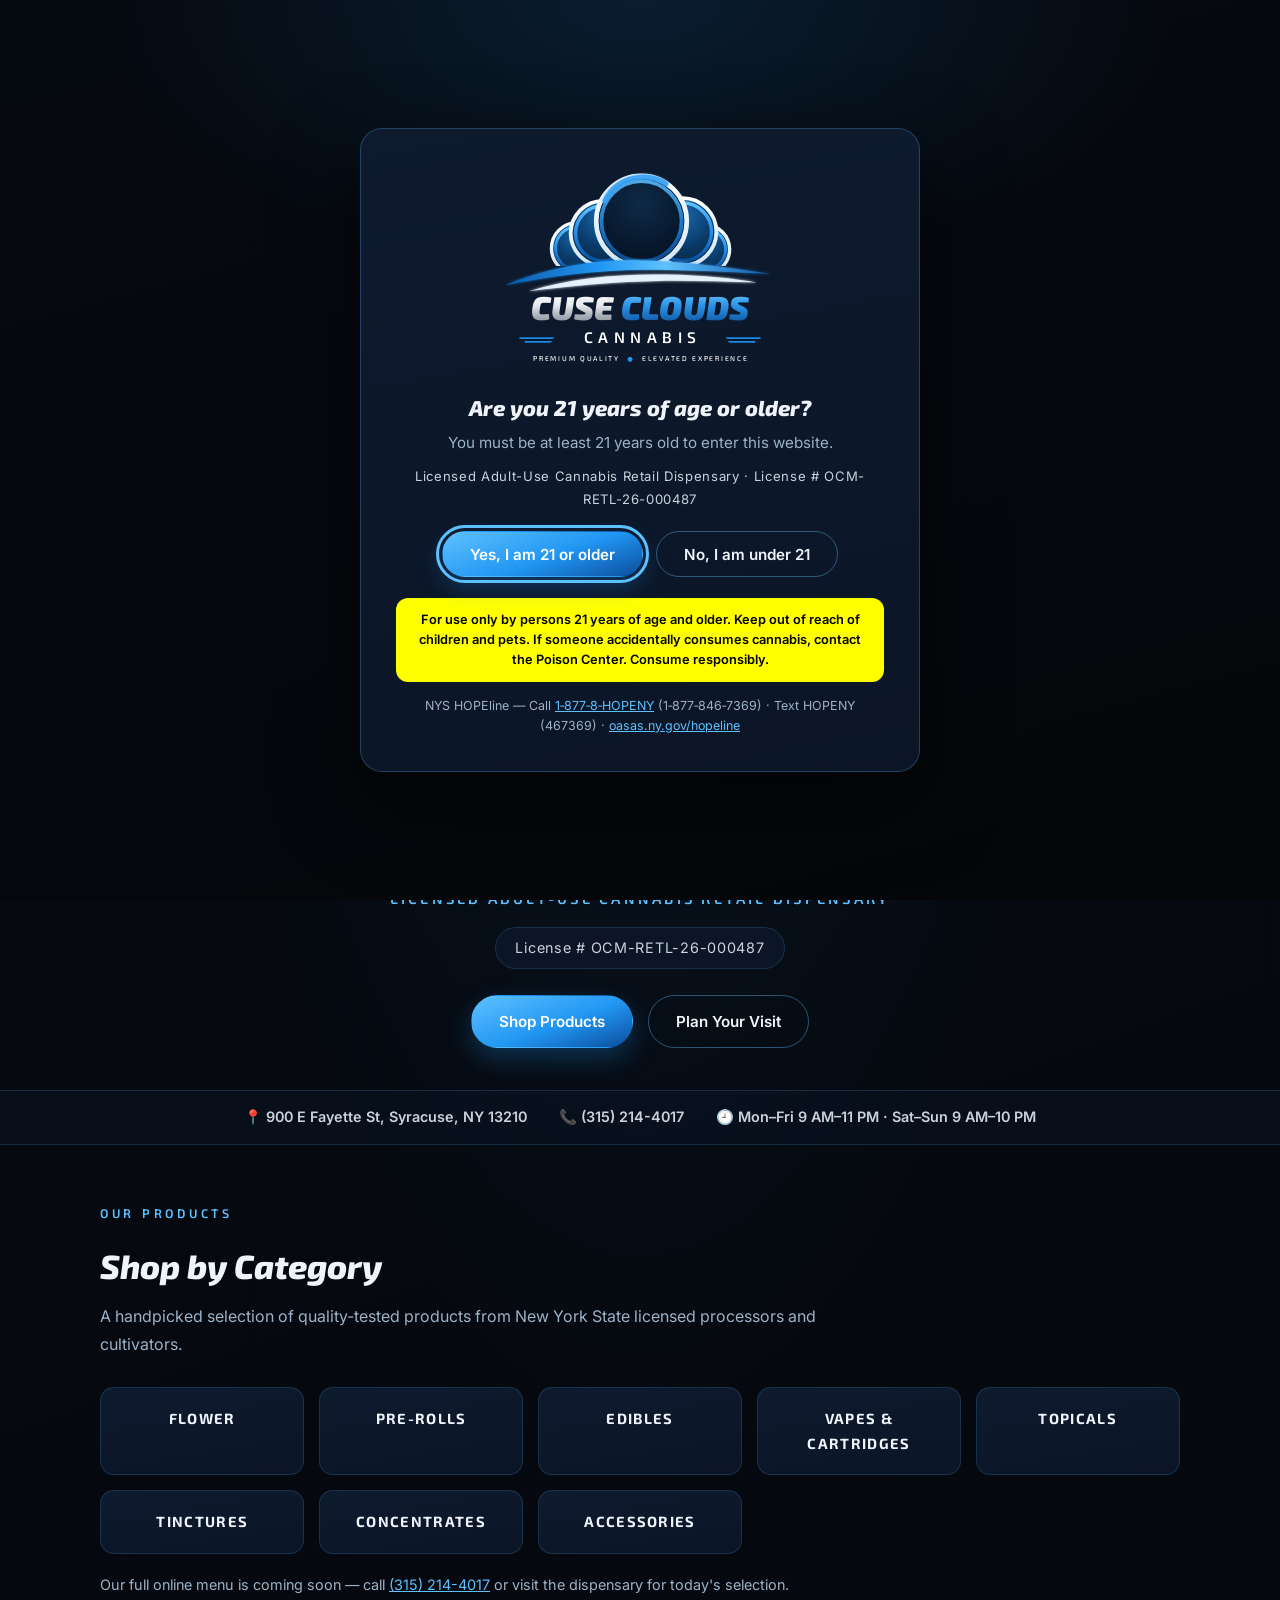
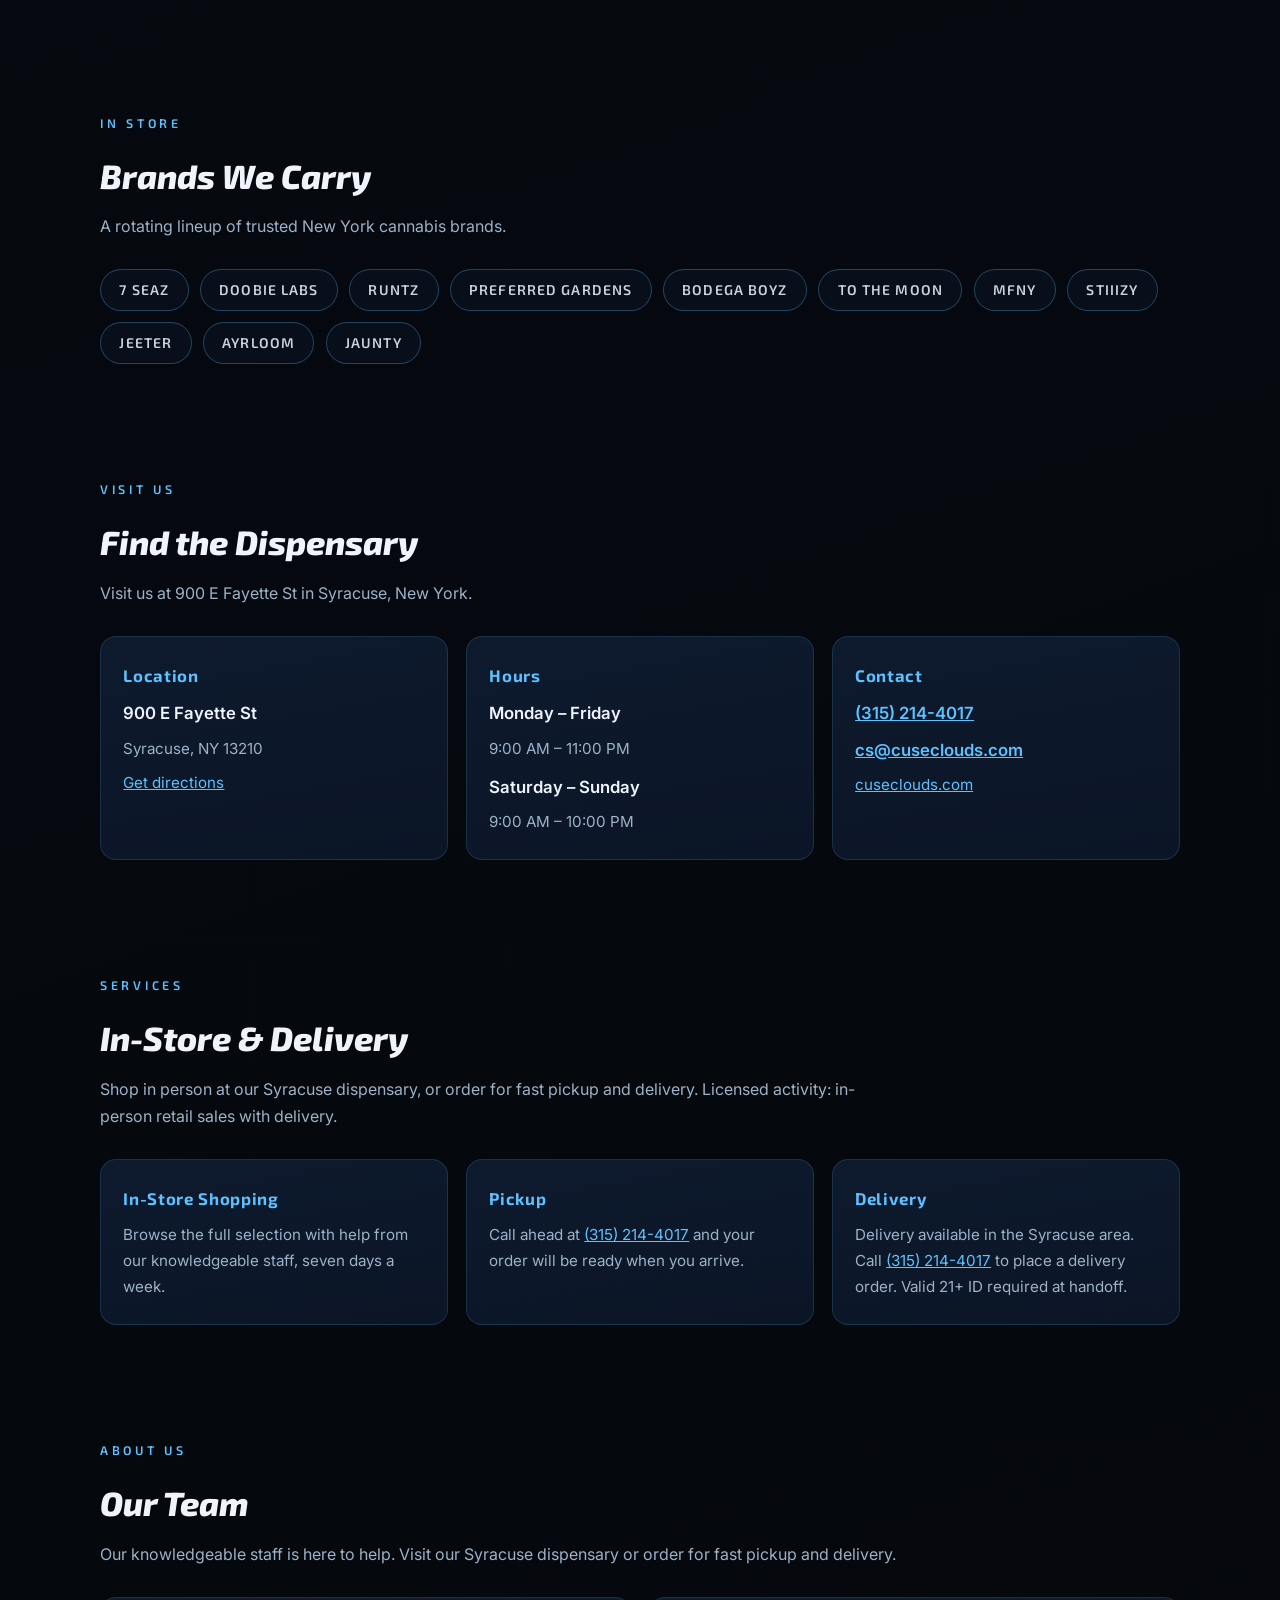
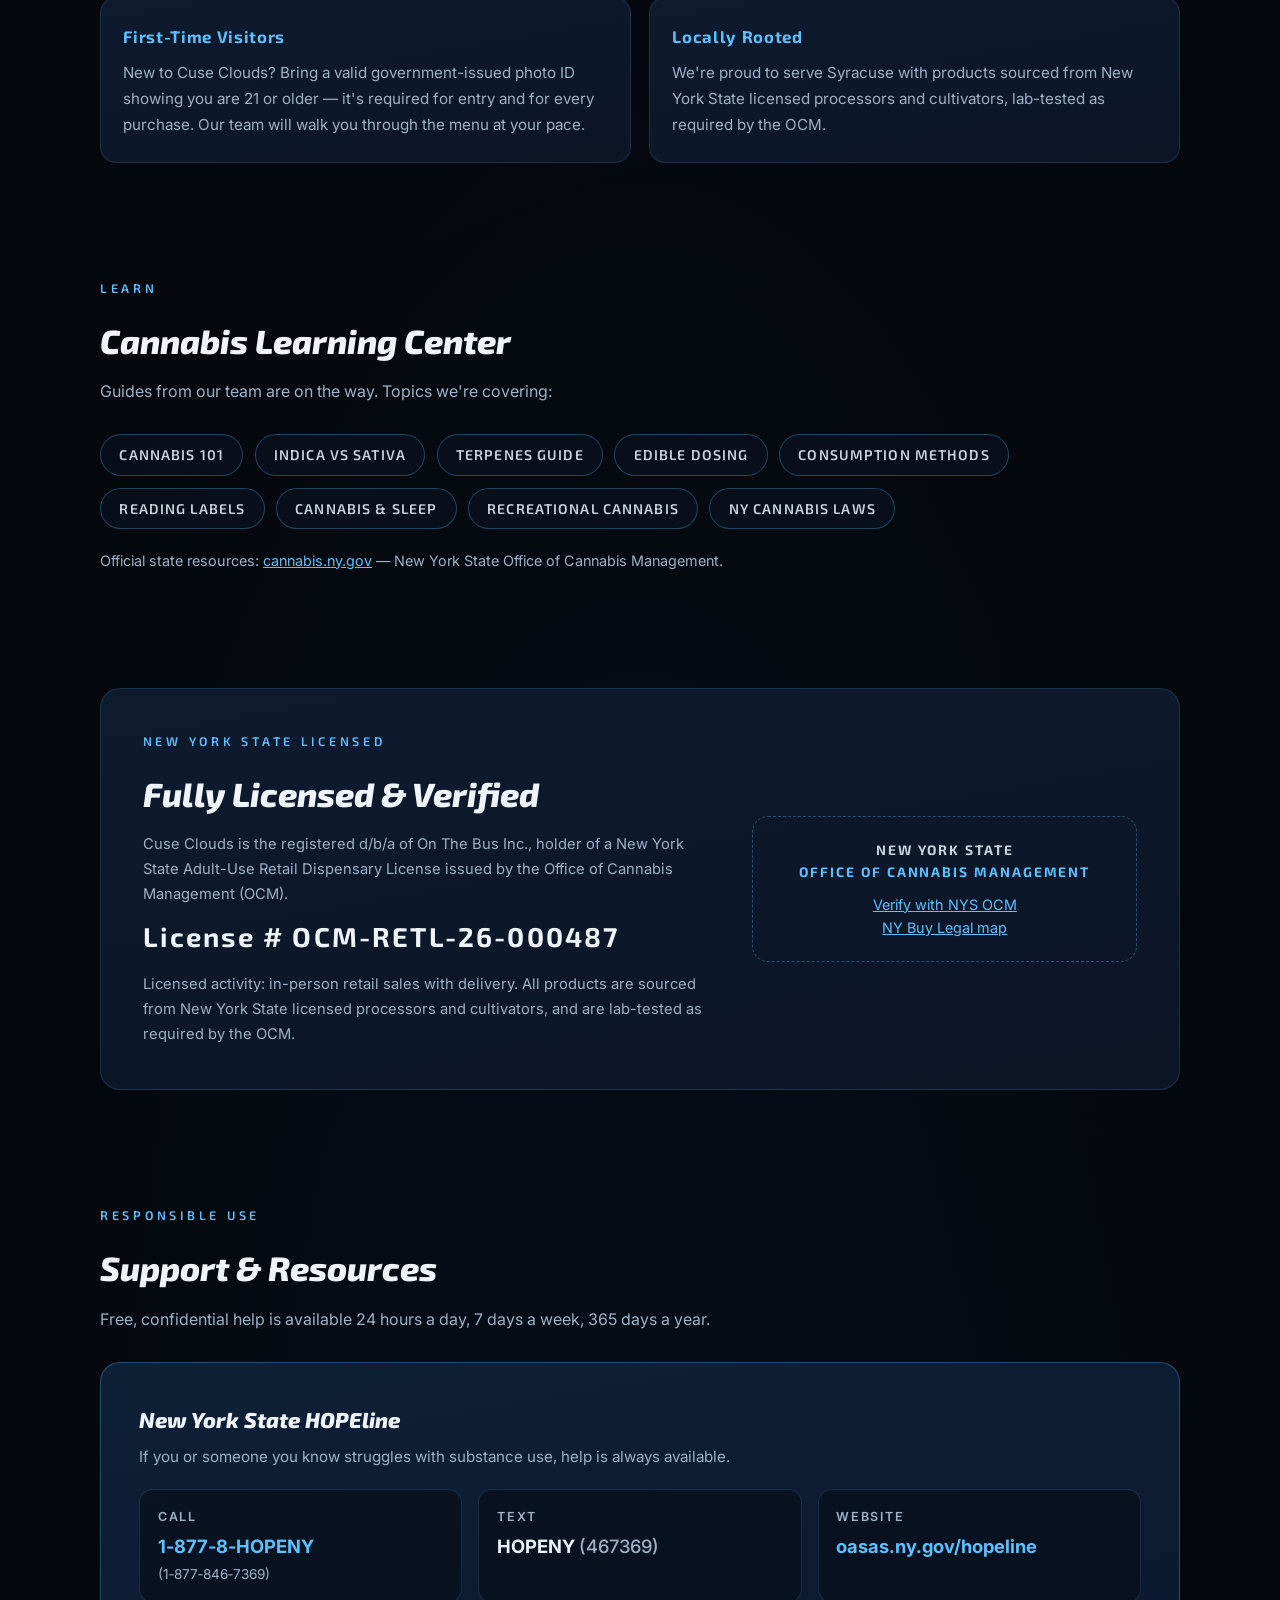
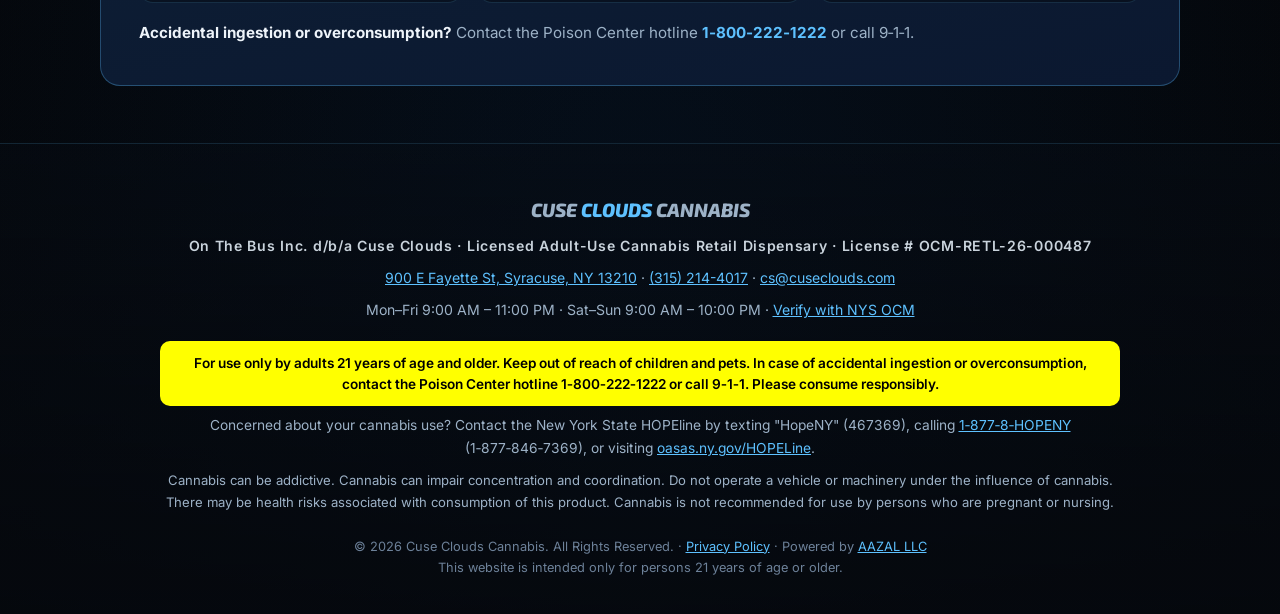
==== index.html @ 71355df8 "Merge old cuseclouds.com content into the new compliant design Carry over the previous Joomla homepa" ====
<!doctype html>
<html lang="en">
<head>
<meta charset="utf-8">
<meta name="viewport" content="width=device-width, initial-scale=1, viewport-fit=cover">
<title>Cuse Clouds Cannabis — Licensed Adult-Use Cannabis Retail Dispensary | Syracuse, NY</title>
<meta name="description" content="Cuse Clouds Cannabis — Syracuse's licensed adult-use cannabis dispensary at 900 E Fayette St. Premium flower, edibles, vapes &amp; more. In-store &amp; delivery available. 21+ only.">
<meta name="rating" content="adult">
<link rel="canonical" href="https://cuseclouds.com/">
<meta property="og:type" content="website">
<meta property="og:title" content="Cuse Clouds Cannabis — Licensed Adult-Use Dispensary, Syracuse NY">
<meta property="og:description" content="Syracuse's licensed adult-use cannabis dispensary. Premium flower, edibles, vapes &amp; more. In-store &amp; delivery available. 21+ only.">
<meta property="og:url" content="https://cuseclouds.com/">
<meta property="og:image" content="https://cuseclouds.com/assets/og-image.png">
<meta name="theme-color" content="#05080d">
<link rel="icon" type="image/svg+xml" href="assets/favicon.svg">
<script type="application/ld+json">
{
  "@context": "https://schema.org",
  "@type": "Store",
  "name": "Cuse Clouds Cannabis",
  "alternateName": "Cuse Clouds",
  "legalName": "On The Bus Inc.",
  "url": "https://cuseclouds.com/",
  "image": "https://cuseclouds.com/assets/og-image.png",
  "email": "cs@cuseclouds.com",
  "telephone": "+1-315-214-4017",
  "address": {
    "@type": "PostalAddress",
    "streetAddress": "900 E Fayette St",
    "addressLocality": "Syracuse",
    "addressRegion": "NY",
    "postalCode": "13210",
    "addressCountry": "US"
  },
  "openingHoursSpecification": [
    {"@type": "OpeningHoursSpecification", "dayOfWeek": ["Monday","Tuesday","Wednesday","Thursday","Friday"], "opens": "09:00", "closes": "23:00"},
    {"@type": "OpeningHoursSpecification", "dayOfWeek": ["Saturday","Sunday"], "opens": "09:00", "closes": "22:00"}
  ]
}
</script>
<link rel="preconnect" href="https://fonts.googleapis.com">
<link rel="preconnect" href="https://fonts.gstatic.com" crossorigin>
<link href="https://fonts.googleapis.com/css2?family=Exo+2:ital,wght@0,500;0,600;0,700;1,800;1,900&family=Inter:wght@400;500;600;700&display=swap" rel="stylesheet">

<!-- ============================================================
  Licensee: On The Bus Inc. d/b/a Cuse Clouds
  License # OCM-RETL-26-000487 · 900 E Fayette St, Syracuse, NY 13210
  Phone (315) 214-4017 · cs@cuseclouds.com
  Hours: Mon–Fri 9:00 AM – 11:00 PM · Sat–Sun 9:00 AM – 10:00 PM

  NY OCM website compliance implemented on this page:
     • Age gate confirming visitors are 21+          (#age-gate)
     • OCM license number displayed                  (age gate, header, hero, licensed, footer)
     • NYS HOPEline phone, text number, and website  (gate, Responsible Use, footer)
     • Consumer warning in a bright yellow (#FFFF00)
       text box, conspicuously at the top of page    (.warning-band)
     • The 4 required warnings shown in a rotating
       manner, one at a time (plus the full static
       list in the footer disclaimer)                (#rotating-warning)
============================================================ -->

<style>
  :root{
    --bg:#05080d;
    --bg-2:#070c14;
    --panel:#0b1526;
    --panel-2:#0e1a2e;
    --line:rgba(94,193,255,.16);
    --ink:#eef4fa;
    --ink-mute:#9db2c7;
    --blue:#2196f3;
    --blue-light:#5ec1ff;
    --blue-deep:#0b4e9c;
    --silver:#c9d3dc;
    --warn-yellow:#FFFF00;   /* OCM-required bright yellow — do not change */
    --font-d:'Exo 2',system-ui,sans-serif;
    --font-b:'Inter',system-ui,sans-serif;
  }
  *{margin:0;padding:0;box-sizing:border-box}
  html{scroll-behavior:smooth}
  @media (prefers-reduced-motion:reduce){html{scroll-behavior:auto}}
  body{
    background:
      radial-gradient(55% 38% at 50% 0%, rgba(33,150,243,.10), transparent 70%),
      radial-gradient(80% 60% at 50% 100%, rgba(11,78,156,.12), transparent 75%),
      linear-gradient(160deg,#060a11 0%, var(--bg) 55%, #040609 100%);
    background-color:var(--bg);
    color:var(--ink);font-family:var(--font-b);
    line-height:1.7;overflow-x:hidden;
  }
  ::selection{background:var(--blue);color:#fff}
  a{color:var(--blue-light)}
  a:hover{color:#8ed4ff}
  img,svg{display:block;max-width:100%}
  :focus-visible{outline:3px solid var(--blue-light);outline-offset:3px;border-radius:4px}
  .wrap{width:min(1080px,92vw);margin-inline:auto}
  .skip{
    position:absolute;left:-9999px;top:0;z-index:200;
    background:var(--blue);color:#fff;padding:.6rem 1.2rem;border-radius:0 0 10px 0;font-weight:600;
  }
  .skip:focus{left:0}

  /* ============ OCM CONSUMER WARNING — BRIGHT YELLOW BOX ============ */
  .warning-band{
    background:var(--warn-yellow);
    color:#000;
    border-bottom:3px solid #000;
    padding:.9rem clamp(1rem,4vw,2.2rem);
    text-align:center;
  }
  .warning-band .w-main{
    font-weight:700;font-size:.98rem;line-height:1.55;letter-spacing:.01em;color:#000;
  }
  .warning-band .w-rotating{
    margin-top:.35rem;font-weight:600;font-size:.95rem;line-height:1.5;color:#000;
  }
  .warning-band .w-rotating .w-label{
    font-weight:800;text-transform:uppercase;letter-spacing:.08em;font-size:.8rem;
    border:2px solid #000;border-radius:6px;padding:.05rem .45rem;margin-inline-end:.5rem;
    display:inline-block;vertical-align:middle;
  }
  #rotating-warning{transition:opacity .45s ease}
  #rotating-warning.fading{opacity:0}
  @media (prefers-reduced-motion:reduce){#rotating-warning{transition:none}}

  /* ============ HEADER + NAV ============ */
  header.site{
    display:flex;align-items:center;justify-content:space-between;gap:1rem;
    padding:.85rem clamp(1rem,4vw,2.2rem);
    border-bottom:1px solid var(--line);
    background:linear-gradient(rgba(5,8,13,.6),rgba(5,8,13,.2));
    position:relative;z-index:40;
  }
  .brand{display:flex;align-items:center;gap:.75rem;text-decoration:none;color:var(--ink)}
  .brand svg{width:64px;height:auto;aspect-ratio:3/2}
  .brand .b-name{font-family:var(--font-d);font-style:italic;font-weight:800;font-size:1.05rem;line-height:1.2;letter-spacing:.02em}
  .brand .b-name .blue{color:var(--blue-light)}
  .lic-chip{
    font-size:.78rem;color:var(--ink-mute);letter-spacing:.06em;text-align:right;line-height:1.4;
  }
  .lic-chip strong{color:var(--silver);font-weight:600}
  nav.main > ul{display:flex;gap:.2rem;flex-wrap:wrap;list-style:none;align-items:center}
  nav.main a{color:var(--ink-mute);text-decoration:none;font-weight:500;font-size:.92rem;letter-spacing:.04em}
  nav.main a:hover{color:var(--blue-light)}
  nav.main > ul > li{position:relative}
  nav.main > ul > li > a{display:inline-block;padding:.45rem .75rem;border-radius:8px}
  nav.main li.has-sub > a::after{content:" ▾";font-size:.7em;color:var(--blue-light)}
  nav.main .sub{
    list-style:none;position:absolute;top:100%;left:0;min-width:230px;z-index:60;
    background:linear-gradient(170deg,var(--panel-2),var(--panel));
    border:1px solid var(--line);border-radius:12px;padding:.5rem;
    box-shadow:0 18px 50px rgba(0,0,0,.55);
    opacity:0;visibility:hidden;transform:translateY(6px);
    transition:opacity .18s ease,transform .18s ease,visibility .18s;
  }
  nav.main li.has-sub:hover > .sub,
  nav.main li.has-sub:focus-within > .sub{opacity:1;visibility:visible;transform:none}
  @media (prefers-reduced-motion:reduce){nav.main .sub{transition:none}}
  nav.main .sub a{display:block;padding:.42rem .7rem;border-radius:8px;font-size:.88rem}
  nav.main .sub a:hover{background:rgba(94,193,255,.08)}
  .nav-toggle{
    display:none;background:none;border:1px solid var(--line);border-radius:10px;
    color:var(--ink);font-size:1.3rem;line-height:1;padding:.4rem .65rem;cursor:pointer;
  }
  @media (max-width:900px){
    nav.main{
      display:none;position:fixed;inset:0;z-index:90;overflow-y:auto;
      background:linear-gradient(165deg,#060a11,#05080d 60%,#040609);
      padding:5.5rem 1.6rem 2.5rem;
    }
    body.nav-open nav.main{display:block}
    body.nav-open{overflow:hidden}
    nav.main > ul{flex-direction:column;align-items:stretch;gap:.2rem}
    nav.main > ul > li > a{font-size:1.15rem;padding:.8rem .4rem;border-bottom:1px solid var(--line);display:block}
    nav.main li.has-sub > a::after{content:""}
    nav.main .sub{position:static;opacity:1;visibility:visible;transform:none;box-shadow:none;border:none;background:none;padding:.2rem 0 .6rem .9rem;display:none}
    .nav-toggle{display:inline-block;z-index:95;position:relative}
    .lic-chip{display:none}
  }

  /* ============ HERO ============ */
  .hero{text-align:center;padding:clamp(2.2rem,6vw,4.2rem) 1rem 2.6rem;position:relative}
  .hero .logo-lg{width:min(560px,86vw);margin-inline:auto;aspect-ratio:3/2;height:auto}
  .hero h1{
    font-family:var(--font-d);font-style:italic;font-weight:900;
    font-size:clamp(1.6rem,4.5vw,2.6rem);letter-spacing:.02em;margin-top:1.3rem;
  }
  .hero h1 .blue{color:var(--blue-light)}
  .hero .tagline{
    font-family:var(--font-d);font-style:italic;font-weight:800;
    font-size:clamp(1.05rem,2.6vw,1.5rem);color:var(--blue-light);margin-top:.3rem;
  }
  .hero .sub{
    color:var(--ink-mute);font-size:clamp(1rem,2.2vw,1.12rem);max-width:46rem;margin:0.9rem auto 0;
  }
  .hero .act{
    font-family:var(--font-d);font-weight:600;letter-spacing:.22em;text-transform:uppercase;
    color:var(--blue-light);font-size:clamp(.78rem,1.8vw,.92rem);margin-top:1.3rem;
  }
  .hero .lic-line{
    display:inline-block;margin-top:1rem;padding:.5rem 1.2rem;border:1px solid var(--line);
    border-radius:999px;background:var(--panel);color:var(--silver);
    font-size:.9rem;letter-spacing:.05em;
  }
  .cta-row{display:flex;gap:.9rem;justify-content:center;flex-wrap:wrap;margin-top:1.6rem}
  .btn{
    display:inline-flex;align-items:center;gap:.55rem;
    padding:.8rem 1.7rem;border-radius:999px;text-decoration:none;
    font-weight:600;font-size:.95rem;border:1px solid transparent;
    transition:transform .2s ease,box-shadow .2s ease;cursor:pointer;background:none;color:var(--ink);
    font-family:var(--font-b);
  }
  .btn:hover{transform:translateY(-2px)}
  @media (prefers-reduced-motion:reduce){.btn,.btn:hover{transform:none;transition:none}}
  .btn-blue{background:linear-gradient(160deg,var(--blue-light),var(--blue) 55%,var(--blue-deep));color:#fff;box-shadow:0 10px 26px rgba(33,150,243,.28)}
  .btn-line{border-color:rgba(94,193,255,.4)}
  .btn-line:hover{border-color:var(--blue-light);color:var(--blue-light)}

  /* quick info strip */
  .info-strip{
    display:flex;gap:.6rem 2rem;justify-content:center;flex-wrap:wrap;
    padding:.9rem clamp(1rem,4vw,2.2rem);border-block:1px solid var(--line);
    background:rgba(11,21,38,.5);font-size:.9rem;color:var(--ink-mute);text-align:center;
  }
  .info-strip strong{color:var(--silver);font-weight:600}
  .info-strip a{text-decoration:none}

  /* ============ SECTIONS ============ */
  .sec{padding:3.6rem 0}
  .sec h2{
    font-family:var(--font-d);font-style:italic;font-weight:800;
    font-size:clamp(1.5rem,3.4vw,2.1rem);margin-bottom:.6rem;
  }
  .sec .lead{color:var(--ink-mute);max-width:50rem;margin-bottom:1.8rem}
  .eyebrow{
    font-family:var(--font-d);font-size:.78rem;letter-spacing:.3em;color:var(--blue-light);
    font-weight:600;text-transform:uppercase;margin-bottom:.8rem;
  }
  .cards{display:grid;grid-template-columns:repeat(auto-fit,minmax(260px,1fr));gap:1.1rem}
  .card{
    background:linear-gradient(170deg,var(--panel-2),var(--panel));
    border:1px solid var(--line);border-radius:16px;padding:1.5rem 1.4rem;
  }
  .card h3{
    font-family:var(--font-d);font-weight:700;font-size:1.05rem;letter-spacing:.04em;
    margin-bottom:.6rem;color:var(--blue-light);
  }
  .card p{color:var(--ink-mute);font-size:.95rem}
  .card p+p{margin-top:.5rem}
  .card .big{color:var(--ink);font-size:1.05rem;font-weight:600}

  /* category grid */
  .cat-grid{display:grid;grid-template-columns:repeat(auto-fill,minmax(170px,1fr));gap:.9rem}
  .cat{
    background:linear-gradient(170deg,var(--panel-2),var(--panel));
    border:1px solid var(--line);border-radius:14px;padding:1.15rem 1rem;text-align:center;
    font-family:var(--font-d);font-weight:700;letter-spacing:.09em;font-size:.92rem;color:var(--ink);
  }
  .cat span{display:block;font-family:var(--font-b);font-weight:400;letter-spacing:0;font-size:.8rem;color:var(--ink-mute);margin-top:.3rem}
  .note-line{color:var(--ink-mute);font-size:.9rem;margin-top:1.2rem}

  /* brand chips */
  .chip-row{display:flex;flex-wrap:wrap;gap:.7rem}
  .chip{
    border:1px solid rgba(94,193,255,.3);border-radius:999px;
    padding:.5rem 1.15rem;font-family:var(--font-d);font-weight:600;letter-spacing:.08em;
    font-size:.88rem;color:var(--silver);background:rgba(11,21,38,.55);
  }

  /* licensed section */
  .licensed{
    background:linear-gradient(170deg,var(--panel-2),var(--panel));
    border:1px solid var(--line);border-radius:20px;padding:clamp(1.6rem,4vw,2.6rem);
    display:grid;grid-template-columns:1.2fr .8fr;gap:2rem;align-items:center;
  }
  @media (max-width:760px){.licensed{grid-template-columns:1fr}}
  .lic-num{
    font-family:var(--font-d);font-weight:700;font-size:clamp(1.2rem,3vw,1.7rem);
    letter-spacing:.08em;color:var(--ink);margin:.4rem 0 .8rem;
  }
  .licensed .note{color:var(--ink-mute);font-size:.92rem}
  .nys-seal{
    text-align:center;border:1px dashed rgba(94,193,255,.35);border-radius:16px;padding:1.4rem;
    color:var(--ink-mute);font-size:.9rem;line-height:1.6;
  }
  .nys-seal .t{font-family:var(--font-d);font-weight:700;color:var(--silver);letter-spacing:.14em;text-transform:uppercase;font-size:.86rem}

  /* responsible use */
  .hopeline{
    background:linear-gradient(170deg,#0e2036,#0b1830);
    border:1px solid rgba(94,193,255,.3);border-radius:20px;
    padding:clamp(1.6rem,4vw,2.4rem);
  }
  .hopeline h3{font-family:var(--font-d);font-weight:800;font-style:italic;font-size:1.35rem;margin-bottom:.4rem}
  .hopeline .hl-grid{display:grid;grid-template-columns:repeat(auto-fit,minmax(220px,1fr));gap:1rem;margin-top:1.2rem}
  .hl-item{background:rgba(5,8,13,.45);border:1px solid var(--line);border-radius:14px;padding:1rem 1.1rem}
  .hl-item .k{font-size:.78rem;letter-spacing:.14em;text-transform:uppercase;color:var(--ink-mute);font-weight:600}
  .hl-item .v{font-size:1.15rem;font-weight:700;color:var(--ink);margin-top:.25rem}
  .hl-item .v a{color:var(--blue-light);text-decoration:none}
  .hl-item .v a:hover{text-decoration:underline}
  .poison{margin-top:1.1rem;color:var(--ink-mute);font-size:.95rem}
  .poison strong{color:var(--ink)}

  /* ============ FOOTER ============ */
  footer.site{
    border-top:1px solid var(--line);
    padding:2.6rem clamp(1rem,4vw,2.2rem) 2.2rem;
    background:linear-gradient(rgba(7,12,20,.4),rgba(5,8,13,.9));
    text-align:center;
  }
  footer .f-brand{font-family:var(--font-d);font-style:italic;font-weight:800;font-size:1.2rem}
  footer .f-brand .blue{color:var(--blue-light)}
  footer p{color:var(--ink-mute);font-size:.88rem;max-width:60rem;margin:.5rem auto 0}
  footer .f-lic{color:var(--silver);font-weight:600;letter-spacing:.05em}
  footer .f-warn{
    background:var(--warn-yellow);color:#000;border-radius:10px;
    padding:.7rem 1rem;margin:1.2rem auto .4rem;max-width:60rem;
    font-size:.85rem;font-weight:600;line-height:1.55;
  }
  footer .f-hope{font-size:.86rem}
  footer .f-warnlist{font-size:.82rem}
  footer .f-copy{margin-top:1.4rem;font-size:.8rem;color:#6d8199}

  /* ============ AGE GATE ============ */
  #age-gate{
    position:fixed;inset:0;z-index:100;
    background:
      radial-gradient(60% 45% at 50% 0%, rgba(33,150,243,.14), transparent 70%),
      linear-gradient(165deg,#060a11,#05080d 60%,#040609);
    display:flex;align-items:center;justify-content:center;
    padding:1.2rem;overflow-y:auto;
  }
  body.gate-closed #age-gate{display:none}
  body.gate-open{overflow:hidden}
  .gate-card{
    width:min(560px,94vw);text-align:center;
    background:linear-gradient(170deg,var(--panel-2),var(--panel));
    border:1px solid rgba(94,193,255,.25);border-radius:22px;
    padding:clamp(1.4rem,4vw,2.2rem);
    box-shadow:0 30px 80px rgba(0,0,0,.6);
    margin:auto;
  }
  .gate-card .logo-gate{width:min(320px,72vw);margin:0 auto .9rem;aspect-ratio:3/2;height:auto}
  .gate-card h2{font-family:var(--font-d);font-style:italic;font-weight:800;font-size:1.35rem;line-height:1.4}
  .gate-card .g-sub{color:var(--ink-mute);font-size:.95rem;margin-top:.5rem}
  .gate-card .g-lic{color:var(--silver);font-size:.82rem;letter-spacing:.05em;margin-top:.6rem}
  .gate-btns{display:flex;gap:.8rem;justify-content:center;flex-wrap:wrap;margin-top:1.3rem}
  .gate-warn{
    background:var(--warn-yellow);color:#000;border-radius:12px;
    padding:.75rem .9rem;margin-top:1.3rem;
    font-size:.8rem;font-weight:600;line-height:1.55;text-align:center;
  }
  .gate-hope{color:var(--ink-mute);font-size:.78rem;margin-top:.9rem;line-height:1.6}
  .gate-hope a{color:var(--blue-light)}
  noscript .noscript-note{
    display:block;margin-top:1rem;color:#ffd66e;font-size:.85rem;
  }
</style>
</head>
<body class="gate-open">
<a class="skip" href="#main">Skip to content</a>

<!-- Inline logo symbol: referenced by <use> in the gate, header, and hero -->
<svg width="0" height="0" style="position:absolute" aria-hidden="true" focusable="false">
  <defs>
    <radialGradient id="cloudBody" cx="50%" cy="30%" r="80%">
      <stop offset="0%" stop-color="#0e2a47"/><stop offset="55%" stop-color="#081a30"/><stop offset="100%" stop-color="#04101f"/>
    </radialGradient>
    <radialGradient id="cloudBodySide" cx="50%" cy="25%" r="85%">
      <stop offset="0%" stop-color="#1668ad"/><stop offset="55%" stop-color="#0b3a68"/><stop offset="100%" stop-color="#062038"/>
    </radialGradient>
    <linearGradient id="rimBlue" x1="0" y1="0" x2="0" y2="1">
      <stop offset="0%" stop-color="#5ec1ff"/><stop offset="55%" stop-color="#1e88e5"/><stop offset="100%" stop-color="#0b4e9c"/>
    </linearGradient>
    <linearGradient id="rimWhite" x1="0" y1="0" x2="0" y2="1">
      <stop offset="0%" stop-color="#ffffff"/><stop offset="100%" stop-color="#cfe6f7"/>
    </linearGradient>
    <linearGradient id="waveGrad" x1="0" y1="0" x2="1" y2="0">
      <stop offset="0%" stop-color="#0d5aa8"/><stop offset="35%" stop-color="#2196f3"/><stop offset="60%" stop-color="#5ec1ff"/><stop offset="100%" stop-color="#0d5aa8"/>
    </linearGradient>
    <linearGradient id="silver" x1="0" y1="0" x2="0" y2="1">
      <stop offset="0%" stop-color="#ffffff"/><stop offset="45%" stop-color="#e8ebee"/><stop offset="70%" stop-color="#aab3bb"/><stop offset="100%" stop-color="#7c868f"/>
    </linearGradient>
    <linearGradient id="blueText" x1="0" y1="0" x2="0" y2="1">
      <stop offset="0%" stop-color="#7fd0ff"/><stop offset="45%" stop-color="#2b95e8"/><stop offset="100%" stop-color="#0a4a95"/>
    </linearGradient>
    <filter id="softGlow" x="-40%" y="-40%" width="180%" height="180%">
      <feGaussianBlur stdDeviation="7" result="b"/>
      <feMerge><feMergeNode in="b"/><feMergeNode in="SourceGraphic"/></feMerge>
    </filter>
    <clipPath id="cloudClip"><rect x="0" y="0" width="1500" height="478"/></clipPath>
    <symbol id="cc-logo" viewBox="0 0 1500 1000">
      <g clip-path="url(#cloudClip)">
        <circle cx="455" cy="395" r="120" fill="url(#cloudBodySide)" stroke="url(#rimWhite)" stroke-width="16"/>
        <circle cx="455" cy="395" r="101" fill="none" stroke="url(#rimBlue)" stroke-width="14"/>
        <circle cx="1055" cy="400" r="115" fill="url(#cloudBodySide)" stroke="url(#rimWhite)" stroke-width="16"/>
        <circle cx="1055" cy="400" r="96" fill="none" stroke="url(#rimBlue)" stroke-width="14"/>
        <circle cx="577" cy="325" r="152" fill="url(#cloudBodySide)" stroke="url(#rimWhite)" stroke-width="18"/>
        <circle cx="577" cy="325" r="129" fill="none" stroke="url(#rimBlue)" stroke-width="16"/>
        <circle cx="950" cy="318" r="158" fill="url(#cloudBodySide)" stroke="url(#rimWhite)" stroke-width="18"/>
        <circle cx="950" cy="318" r="135" fill="none" stroke="url(#rimBlue)" stroke-width="16"/>
        <circle cx="757" cy="268" r="212" fill="url(#cloudBody)" stroke="url(#rimWhite)" stroke-width="22"/>
        <circle cx="757" cy="268" r="188" fill="none" stroke="url(#rimBlue)" stroke-width="18" opacity=".85"/>
        <path d="M 585 172 A 200 200 0 0 1 872 92" fill="none" stroke="#3aa3f5" stroke-width="22" stroke-linecap="round" filter="url(#softGlow)" opacity=".95"/>
      </g>
      <g filter="url(#softGlow)">
        <path d="M 118 568 C 340 478, 560 448, 755 452 C 960 456, 1160 484, 1368 516 C 1240 510, 1010 496, 770 496 C 560 496, 330 526, 118 568 Z" fill="url(#waveGrad)"/>
        <path d="M 228 596 C 430 534, 650 514, 870 518 C 1050 521, 1190 536, 1300 556 C 1150 552, 990 546, 840 548 C 650 551, 430 570, 228 596 Z" fill="#eaf5ff" opacity=".92"/>
      </g>
      <g font-family="'Exo 2',system-ui,sans-serif" text-anchor="middle">
        <text x="750" y="732" font-size="155" font-weight="900" font-style="italic" letter-spacing="1"><tspan fill="url(#silver)">CUSE </tspan><tspan fill="url(#blueText)">CLOUDS</tspan></text>
        <text x="763" y="838" font-size="72" font-weight="600" letter-spacing="26" fill="#ffffff">CANNABIS</text>
        <g fill="#1e88e5">
          <path d="M 185 812 L 350 812 L 340 820 L 185 820 Z"/><path d="M 210 830 L 340 830 L 330 838 L 210 838 Z"/>
          <path d="M 1315 812 L 1150 812 L 1160 820 L 1315 820 Z"/><path d="M 1290 830 L 1160 830 L 1170 838 L 1290 838 Z"/>
        </g>
        <text x="754" y="922" font-size="33" font-weight="500" letter-spacing="8" fill="#ffffff">PREMIUM QUALITY&#160;&#160;<tspan fill="#2196f3" font-size="30">●</tspan>&#160;&#160;ELEVATED EXPERIENCE</text>
      </g>
    </symbol>
  </defs>
</svg>

<!-- ==================== AGE GATE (required: confirms 21+) ==================== -->
<div id="age-gate" role="dialog" aria-modal="true" aria-labelledby="gate-title" aria-describedby="gate-desc">
  <div class="gate-card">
    <svg class="logo-gate" role="img" aria-label="Cuse Clouds Cannabis logo"><use href="#cc-logo"/></svg>
    <h2 id="gate-title">Are you 21 years of age or older?</h2>
    <p class="g-sub" id="gate-desc">You must be at least 21 years old to enter this website.</p>
    <p class="g-lic">Licensed Adult-Use Cannabis Retail Dispensary · License&nbsp;#&nbsp;<span class="lic-value">OCM-RETL-26-000487</span></p>
    <div class="gate-btns">
      <button class="btn btn-blue" id="gate-yes" type="button">Yes, I am 21 or older</button>
      <button class="btn btn-line" id="gate-no" type="button">No, I am under 21</button>
    </div>
    <p class="gate-warn">For use only by persons 21 years of age and older. Keep out of reach of children and pets. If someone accidentally consumes cannabis, contact the Poison Center. Consume responsibly.</p>
    <p class="gate-hope">NYS HOPEline — Call <a href="tel:18778467369">1‑877‑8‑HOPENY</a> (1‑877‑846‑7369) · Text HOPENY (467369) · <a href="https://oasas.ny.gov/hopeline" rel="noopener">oasas.ny.gov/hopeline</a></p>
    <noscript><span class="noscript-note">JavaScript is required to confirm your age and enter this site.</span></noscript>
  </div>
</div>

<!-- ==================== OCM CONSUMER WARNING — bright yellow text box ==================== -->
<div class="warning-band" role="region" aria-label="Cannabis consumer warnings">
  <p class="w-main">For use only by persons 21 years of age and older. Keep out of reach of children and pets. If someone accidentally consumes cannabis, contact the Poison Center. Consume responsibly.</p>
  <p class="w-rotating"><span class="w-label">Warning</span><span id="rotating-warning" aria-live="polite">Cannabis can be addictive.</span></p>
</div>

<header class="site">
  <a class="brand" href="#top" aria-label="Cuse Clouds Cannabis — home">
    <svg role="img" aria-hidden="true"><use href="#cc-logo"/></svg>
    <span class="b-name">CUSE <span class="blue">CLOUDS</span><br><span style="font-style:normal;font-weight:600;font-size:.72rem;letter-spacing:.28em;color:var(--ink-mute)">CANNABIS</span></span>
  </a>
  <nav class="main" id="main-nav" aria-label="Main">
    <ul>
      <li class="has-sub">
        <a href="#products">Products</a>
        <ul class="sub">
          <li><a href="#products">Flower</a></li>
          <li><a href="#products">Pre-Rolls</a></li>
          <li><a href="#products">Edibles</a></li>
          <li><a href="#products">Vapes &amp; Cartridges</a></li>
          <li><a href="#products">Topicals</a></li>
          <li><a href="#products">Tinctures</a></li>
          <li><a href="#products">Concentrates</a></li>
          <li><a href="#products">Accessories</a></li>
          <li><a href="#products">All Products</a></li>
        </ul>
      </li>
      <li class="has-sub">
        <a href="#brands">Brands</a>
        <ul class="sub">
          <li><a href="#brands">7 Seaz</a></li>
          <li><a href="#brands">Doobie Labs</a></li>
          <li><a href="#brands">Runtz</a></li>
          <li><a href="#brands">Preferred Gardens</a></li>
          <li><a href="#brands">Bodega Boyz</a></li>
          <li><a href="#brands">To The Moon</a></li>
          <li><a href="#brands">MFNY</a></li>
          <li><a href="#brands">Stiiizy</a></li>
          <li><a href="#brands">Jeeter</a></li>
          <li><a href="#brands">Ayrloom</a></li>
          <li><a href="#brands">Jaunty</a></li>
        </ul>
      </li>
      <li class="has-sub">
        <a href="#about">About</a>
        <ul class="sub">
          <li><a href="#about">About Us</a></li>
          <li><a href="#first-time">First-Time Visitors</a></li>
          <li><a href="#delivery">Services</a></li>
          <li><a href="#contact">Contact Us</a></li>
        </ul>
      </li>
      <li class="has-sub">
        <a href="#learn">Learn</a>
        <ul class="sub">
          <li><a href="#learn">Cannabis 101</a></li>
          <li><a href="#learn">Indica vs Sativa</a></li>
          <li><a href="#learn">Terpenes Guide</a></li>
          <li><a href="#learn">Edible Dosing</a></li>
          <li><a href="#learn">Consumption Methods</a></li>
          <li><a href="#learn">Reading Labels</a></li>
          <li><a href="#learn">NY Cannabis Laws</a></li>
          <li><a href="#learn">OCM Resources</a></li>
        </ul>
      </li>
      <li><a href="#visit">Visit</a></li>
    </ul>
  </nav>
  <p class="lic-chip">Licensed Adult-Use Retail Dispensary<br><strong>License # <span class="lic-value">OCM-RETL-26-000487</span></strong></p>
  <button class="nav-toggle" id="nav-toggle" type="button" aria-expanded="false" aria-controls="main-nav" aria-label="Open menu">☰</button>
</header>

<main id="main">
  <!-- ==================== HERO ==================== -->
  <section class="hero" id="top">
    <svg class="logo-lg" role="img" aria-label="Cuse Clouds Cannabis — Premium Quality, Elevated Experience"><use href="#cc-logo"/></svg>
    <h1>CUSE <span class="blue">CLOUDS</span> CANNABIS</h1>
    <p class="tagline">Cannabis Done Right.</p>
    <p class="sub">Premium cannabis products in Syracuse — a handpicked selection of flower, edibles, and concentrates. Quality-tested and locally sourced at Cuse Clouds Cannabis. In-store &amp; delivery available.</p>
    <p class="act">Licensed Adult-Use Cannabis Retail Dispensary</p>
    <p class="lic-line">License&nbsp;#&nbsp;<span class="lic-value">OCM-RETL-26-000487</span></p>
    <div class="cta-row">
      <a class="btn btn-blue" href="#products">Shop Products</a>
      <a class="btn btn-line" href="#visit">Plan Your Visit</a>
    </div>
  </section>

  <div class="info-strip">
    <span>📍 <a href="https://maps.google.com/?q=900+E+Fayette+St,+Syracuse,+NY+13210" rel="noopener"><strong>900 E Fayette St, Syracuse, NY 13210</strong></a></span>
    <span>📞 <a href="tel:+13152144017"><strong>(315) 214-4017</strong></a></span>
    <span>🕘 <strong>Mon–Fri 9 AM–11 PM · Sat–Sun 9 AM–10 PM</strong></span>
  </div>

  <!-- ==================== PRODUCTS ==================== -->
  <section class="sec" id="products">
    <div class="wrap">
      <p class="eyebrow">Our Products</p>
      <h2>Shop by Category</h2>
      <p class="lead">A handpicked selection of quality-tested products from New York State licensed processors and cultivators.</p>
      <div class="cat-grid">
        <div class="cat">FLOWER</div>
        <div class="cat">PRE-ROLLS</div>
        <div class="cat">EDIBLES</div>
        <div class="cat">VAPES &amp; CARTRIDGES</div>
        <div class="cat">TOPICALS</div>
        <div class="cat">TINCTURES</div>
        <div class="cat">CONCENTRATES</div>
        <div class="cat">ACCESSORIES</div>
      </div>
      <p class="note-line">Our full online menu is coming soon — call <a href="tel:+13152144017">(315) 214-4017</a> or visit the dispensary for today's selection.</p>
    </div>
  </section>

  <!-- ==================== BRANDS ==================== -->
  <section class="sec" id="brands">
    <div class="wrap">
      <p class="eyebrow">In Store</p>
      <h2>Brands We Carry</h2>
      <p class="lead">A rotating lineup of trusted New York cannabis brands.</p>
      <div class="chip-row">
        <span class="chip">7 SEAZ</span>
        <span class="chip">DOOBIE LABS</span>
        <span class="chip">RUNTZ</span>
        <span class="chip">PREFERRED GARDENS</span>
        <span class="chip">BODEGA BOYZ</span>
        <span class="chip">TO THE MOON</span>
        <span class="chip">MFNY</span>
        <span class="chip">STIIIZY</span>
        <span class="chip">JEETER</span>
        <span class="chip">AYRLOOM</span>
        <span class="chip">JAUNTY</span>
      </div>
    </div>
  </section>

  <!-- ==================== VISIT ==================== -->
  <section class="sec" id="visit">
    <div class="wrap">
      <p class="eyebrow">Visit Us</p>
      <h2>Find the Dispensary</h2>
      <p class="lead">Visit us at 900 E Fayette St in Syracuse, New York.</p>
      <div class="cards">
        <div class="card">
          <h3>Location</h3>
          <p class="big">900 E Fayette St</p>
          <p>Syracuse, NY 13210</p>
          <p><a href="https://www.google.com/maps/search/?api=1&amp;query=900+E+Fayette+St%2C+Syracuse%2C+NY+13210" rel="noopener">Get directions</a></p>
        </div>
        <div class="card">
          <h3>Hours</h3>
          <p class="big">Monday – Friday</p>
          <p>9:00 AM – 11:00 PM</p>
          <p class="big" style="margin-top:.7rem">Saturday – Sunday</p>
          <p>9:00 AM – 10:00 PM</p>
        </div>
        <div class="card" id="contact">
          <h3>Contact</h3>
          <p class="big"><a href="tel:+13152144017">(315) 214-4017</a></p>
          <p class="big"><a href="mailto:cs@cuseclouds.com">cs@cuseclouds.com</a></p>
          <p><a href="https://cuseclouds.com">cuseclouds.com</a></p>
        </div>
      </div>
    </div>
  </section>

  <!-- ==================== SERVICES / DELIVERY ==================== -->
  <section class="sec" id="delivery">
    <div class="wrap">
      <p class="eyebrow">Services</p>
      <h2>In-Store &amp; Delivery</h2>
      <p class="lead">Shop in person at our Syracuse dispensary, or order for fast pickup and delivery. Licensed activity: in-person retail sales with delivery.</p>
      <div class="cards">
        <div class="card">
          <h3>In-Store Shopping</h3>
          <p>Browse the full selection with help from our knowledgeable staff, seven days a week.</p>
        </div>
        <div class="card">
          <h3>Pickup</h3>
          <p>Call ahead at <a href="tel:+13152144017">(315) 214-4017</a> and your order will be ready when you arrive.</p>
        </div>
        <div class="card">
          <h3>Delivery</h3>
          <p>Delivery available in the Syracuse area. Call <a href="tel:+13152144017">(315) 214-4017</a> to place a delivery order. Valid 21+ ID required at handoff.</p>
        </div>
      </div>
    </div>
  </section>

  <!-- ==================== ABOUT ==================== -->
  <section class="sec" id="about">
    <div class="wrap">
      <p class="eyebrow">About Us</p>
      <h2>Our Team</h2>
      <p class="lead">Our knowledgeable staff is here to help. Visit our Syracuse dispensary or order for fast pickup and delivery.</p>
      <div class="cards">
        <div class="card" id="first-time">
          <h3>First-Time Visitors</h3>
          <p>New to Cuse Clouds? Bring a valid government-issued photo ID showing you are 21 or older — it's required for entry and for every purchase. Our team will walk you through the menu at your pace.</p>
        </div>
        <div class="card">
          <h3>Locally Rooted</h3>
          <p>We're proud to serve Syracuse with products sourced from New York State licensed processors and cultivators, lab-tested as required by the OCM.</p>
        </div>
      </div>
    </div>
  </section>

  <!-- ==================== LEARN ==================== -->
  <section class="sec" id="learn">
    <div class="wrap">
      <p class="eyebrow">Learn</p>
      <h2>Cannabis Learning Center</h2>
      <p class="lead">Guides from our team are on the way. Topics we're covering:</p>
      <div class="chip-row">
        <span class="chip">CANNABIS 101</span>
        <span class="chip">INDICA VS SATIVA</span>
        <span class="chip">TERPENES GUIDE</span>
        <span class="chip">EDIBLE DOSING</span>
        <span class="chip">CONSUMPTION METHODS</span>
        <span class="chip">READING LABELS</span>
        <span class="chip">CANNABIS &amp; SLEEP</span>
        <span class="chip">RECREATIONAL CANNABIS</span>
        <span class="chip">NY CANNABIS LAWS</span>
      </div>
      <p class="note-line">Official state resources: <a href="https://cannabis.ny.gov" rel="noopener">cannabis.ny.gov</a> — New York State Office of Cannabis Management.</p>
    </div>
  </section>

  <!-- ==================== LICENSED ==================== -->
  <section class="sec" id="licensed">
    <div class="wrap">
      <div class="licensed">
        <div>
          <p class="eyebrow">New York State Licensed</p>
          <h2>Fully Licensed &amp; Verified</h2>
          <p class="note">Cuse Clouds is the registered d/b/a of On The Bus Inc., holder of a New York State Adult-Use Retail Dispensary License issued by the Office of Cannabis Management (OCM).</p>
          <p class="lic-num">License # <span class="lic-value">OCM-RETL-26-000487</span></p>
          <p class="note">Licensed activity: in-person retail sales with delivery. All products are sourced from New York State licensed processors and cultivators, and are lab-tested as required by the OCM.</p>
        </div>
        <div class="nys-seal">
          <p class="t">New York State</p>
          <p class="t" style="color:var(--blue-light)">Office of Cannabis Management</p>
          <p style="margin-top:.6rem"><a href="https://cannabis.ny.gov/dispensary-location-verification" rel="noopener">Verify with NYS OCM</a><br><a href="https://buylegal.cannabis.ny.gov" rel="noopener">NY Buy Legal map</a></p>
        </div>
      </div>
    </div>
  </section>

  <!-- ==================== RESPONSIBLE USE ==================== -->
  <section class="sec" id="responsible">
    <div class="wrap">
      <p class="eyebrow">Responsible Use</p>
      <h2>Support &amp; Resources</h2>
      <p class="lead">Free, confidential help is available 24 hours a day, 7 days a week, 365 days a year.</p>
      <div class="hopeline">
        <h3>New York State HOPEline</h3>
        <p style="color:var(--ink-mute);font-size:.95rem">If you or someone you know struggles with substance use, help is always available.</p>
        <div class="hl-grid">
          <div class="hl-item">
            <p class="k">Call</p>
            <p class="v"><a href="tel:18778467369">1‑877‑8‑HOPENY</a></p>
            <p style="color:var(--ink-mute);font-size:.85rem">(1‑877‑846‑7369)</p>
          </div>
          <div class="hl-item">
            <p class="k">Text</p>
            <p class="v">HOPENY <span style="color:var(--ink-mute);font-weight:500">(467369)</span></p>
          </div>
          <div class="hl-item">
            <p class="k">Website</p>
            <p class="v"><a href="https://oasas.ny.gov/hopeline" rel="noopener">oasas.ny.gov/hopeline</a></p>
          </div>
        </div>
        <p class="poison"><strong>Accidental ingestion or overconsumption?</strong> Contact the Poison Center hotline <strong><a href="tel:18002221222" style="color:var(--blue-light);text-decoration:none">1‑800‑222‑1222</a></strong> or call 9‑1‑1.</p>
      </div>
    </div>
  </section>
</main>

<!-- ==================== FOOTER ==================== -->
<footer class="site">
  <p class="f-brand">CUSE <span class="blue">CLOUDS</span> CANNABIS</p>
  <p class="f-lic">On The Bus Inc. d/b/a Cuse Clouds · Licensed Adult-Use Cannabis Retail Dispensary · License # <span class="lic-value">OCM-RETL-26-000487</span></p>
  <p><a href="https://maps.google.com/?q=900+E+Fayette+St,+Syracuse,+NY+13210" rel="noopener">900 E Fayette St, Syracuse, NY 13210</a> · <a href="tel:+13152144017">(315) 214-4017</a> · <a href="mailto:cs@cuseclouds.com">cs@cuseclouds.com</a></p>
  <p>Mon–Fri 9:00 AM – 11:00 PM · Sat–Sun 9:00 AM – 10:00 PM · <a href="https://cannabis.ny.gov/dispensary-location-verification" rel="noopener">Verify with NYS OCM</a></p>
  <p class="f-warn">For use only by adults 21 years of age and older. Keep out of reach of children and pets. In case of accidental ingestion or overconsumption, contact the Poison Center hotline 1‑800‑222‑1222 or call 9‑1‑1. Please consume responsibly.</p>
  <p class="f-hope">Concerned about your cannabis use? Contact the New York State HOPEline by texting "HopeNY" (467369), calling <a href="tel:18778467369">1‑877‑8‑HOPENY</a> (1‑877‑846‑7369), or visiting <a href="https://oasas.ny.gov/hopeline" rel="noopener">oasas.ny.gov/HOPELine</a>.</p>
  <p class="f-warnlist">Cannabis can be addictive. Cannabis can impair concentration and coordination. Do not operate a vehicle or machinery under the influence of cannabis. There may be health risks associated with consumption of this product. Cannabis is not recommended for use by persons who are pregnant or nursing.</p>
  <p class="f-copy">© <span id="year">2026</span> Cuse Clouds Cannabis. All Rights Reserved. · <a href="privacy.html">Privacy Policy</a> · Powered by <a href="https://www.aazal.com" rel="noopener">AAZAL LLC</a><br>This website is intended only for persons 21 years of age or older.</p>
</footer>

<script>
(function(){
  'use strict';

  /* ---------- Age gate (21+) ---------- */
  var gate = document.getElementById('age-gate');
  var yes = document.getElementById('gate-yes');
  var no = document.getElementById('gate-no');
  var body = document.body;

  function openGate(){
    body.classList.add('gate-open');
    body.classList.remove('gate-closed');
    document.querySelectorAll('main, header.site, footer.site, .warning-band, .info-strip').forEach(function(el){
      el.setAttribute('aria-hidden','true');
    });
    yes.focus();
  }
  function closeGate(){
    body.classList.remove('gate-open');
    body.classList.add('gate-closed');
    document.querySelectorAll('main, header.site, footer.site, .warning-band, .info-strip').forEach(function(el){
      el.removeAttribute('aria-hidden');
    });
  }

  var verified = false;
  try { verified = sessionStorage.getItem('cc_age_verified') === 'yes'; } catch(e){}

  if (verified) {
    closeGate();
  } else {
    openGate();
  }

  yes.addEventListener('click', function(){
    try { sessionStorage.setItem('cc_age_verified','yes'); } catch(e){}
    closeGate();
    var main = document.getElementById('main');
    if (main) { main.setAttribute('tabindex','-1'); main.focus({preventScroll:true}); }
  });

  no.addEventListener('click', function(){
    window.location.replace('https://www.google.com');
  });

  /* keep keyboard focus inside the gate while it is open */
  gate.addEventListener('keydown', function(ev){
    if (ev.key !== 'Tab' || body.classList.contains('gate-closed')) return;
    var focusables = [yes, no];
    var first = focusables[0], last = focusables[focusables.length-1];
    if (ev.shiftKey && document.activeElement === first) { ev.preventDefault(); last.focus(); }
    else if (!ev.shiftKey && document.activeElement === last) { ev.preventDefault(); first.focus(); }
  });

  /* ---------- OCM rotating warnings (one shown at a time, distributed evenly) ---------- */
  var WARNINGS = [
    'Cannabis can be addictive.',
    'Cannabis can impair concentration and coordination. Do not operate a vehicle or machinery under the influence of cannabis.',
    'There may be health risks associated with consumption of this product.',
    'Cannabis is not recommended for use by persons who are pregnant or nursing.'
  ];
  var slot = document.getElementById('rotating-warning');
  var idx = 0;
  try {
    idx = parseInt(localStorage.getItem('cc_warn_idx') || '0', 10);
    if (isNaN(idx) || idx < 0) idx = 0;
    idx = idx % WARNINGS.length;
    localStorage.setItem('cc_warn_idx', String((idx + 1) % WARNINGS.length));
  } catch(e) {
    idx = Math.floor(Date.now() / 86400000) % WARNINGS.length; /* fall back to day-based rotation */
  }
  slot.textContent = WARNINGS[idx];

  var reduceMotion = window.matchMedia && window.matchMedia('(prefers-reduced-motion: reduce)').matches;
  if (!reduceMotion) {
    setInterval(function(){
      slot.classList.add('fading');
      setTimeout(function(){
        idx = (idx + 1) % WARNINGS.length;
        slot.textContent = WARNINGS[idx];
        slot.classList.remove('fading');
      }, 460);
    }, 15000);
  }

  /* ---------- mobile nav ---------- */
  var toggle = document.getElementById('nav-toggle');
  toggle.addEventListener('click', function(){
    var open = body.classList.toggle('nav-open');
    toggle.setAttribute('aria-expanded', open ? 'true' : 'false');
    toggle.textContent = open ? '✕' : '☰';
    toggle.setAttribute('aria-label', open ? 'Close menu' : 'Open menu');
  });
  document.querySelectorAll('#main-nav a').forEach(function(a){
    a.addEventListener('click', function(){
      if (body.classList.contains('nav-open')) {
        body.classList.remove('nav-open');
        toggle.setAttribute('aria-expanded','false');
        toggle.textContent = '☰';
        toggle.setAttribute('aria-label','Open menu');
      }
    });
  });

  /* ---------- misc ---------- */
  var y = document.getElementById('year');
  if (y) y.textContent = String(new Date().getFullYear());
})();
</script>
</body>
</html>
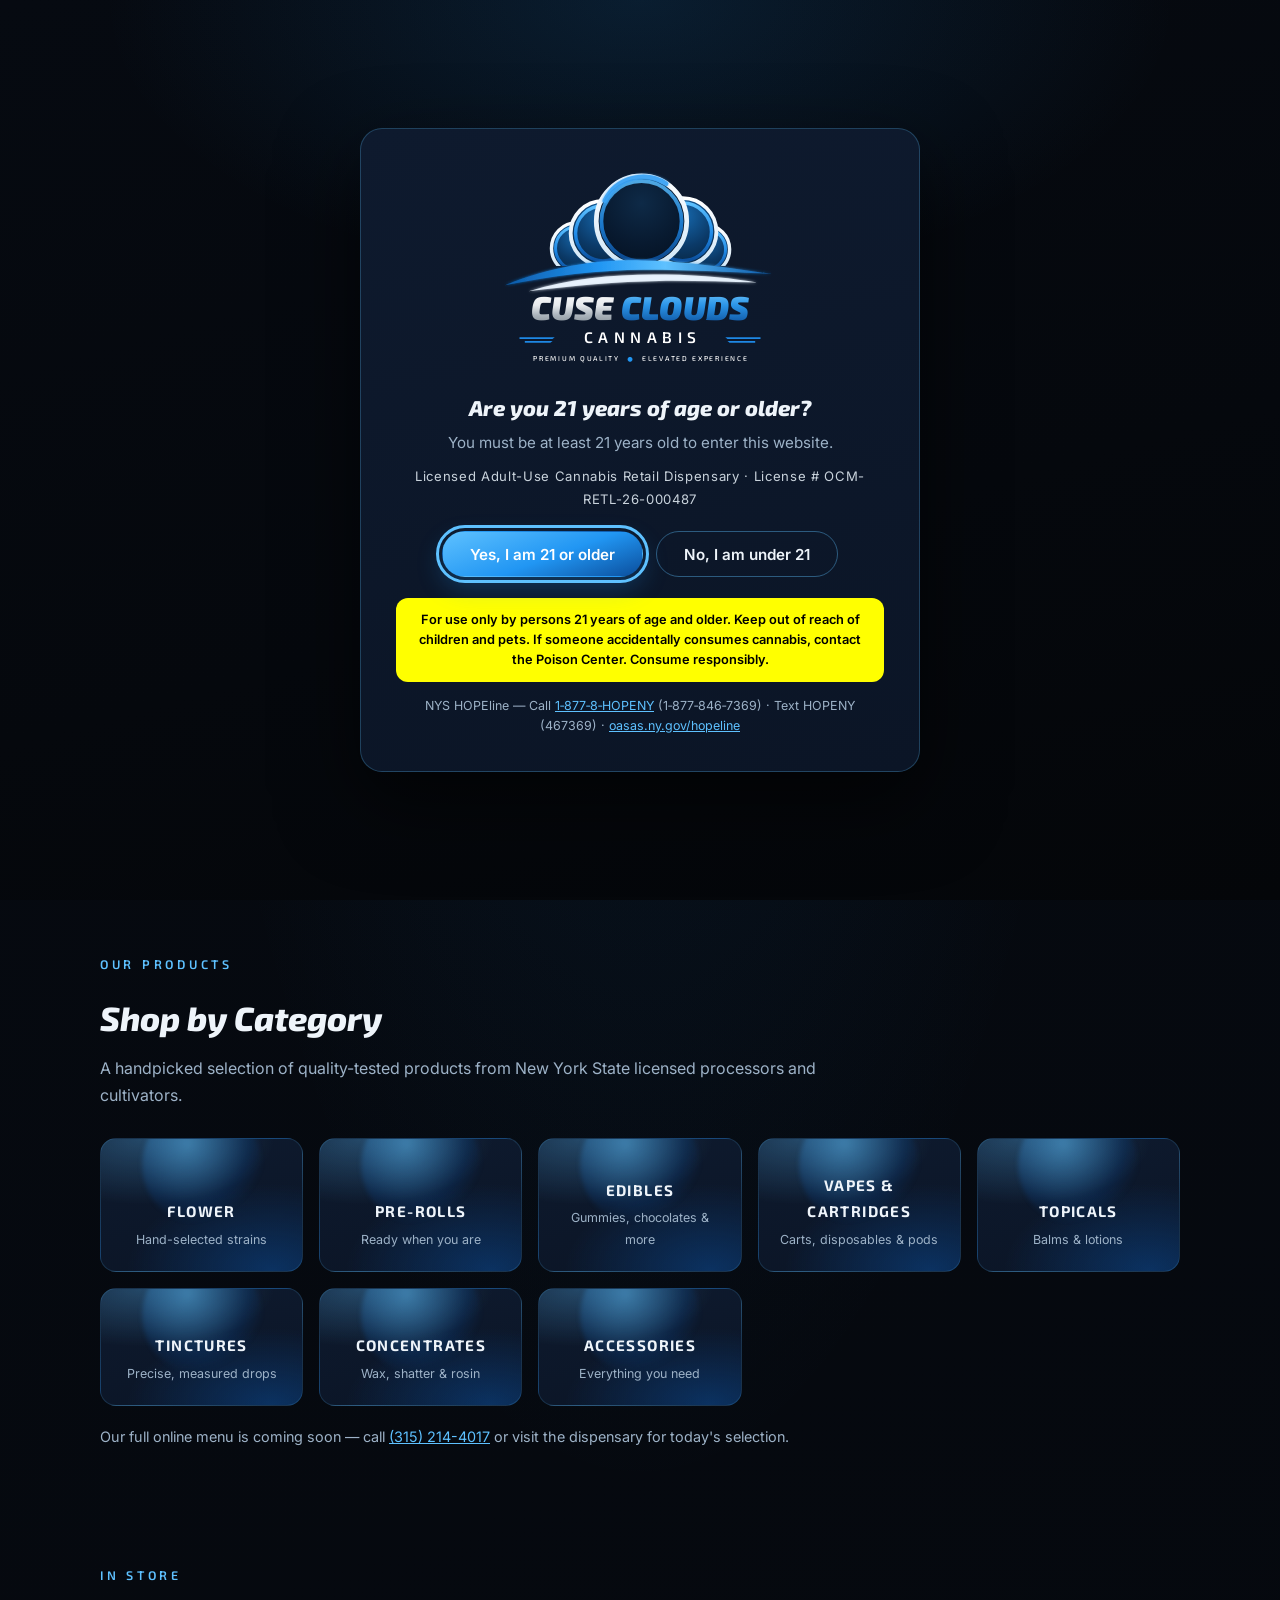
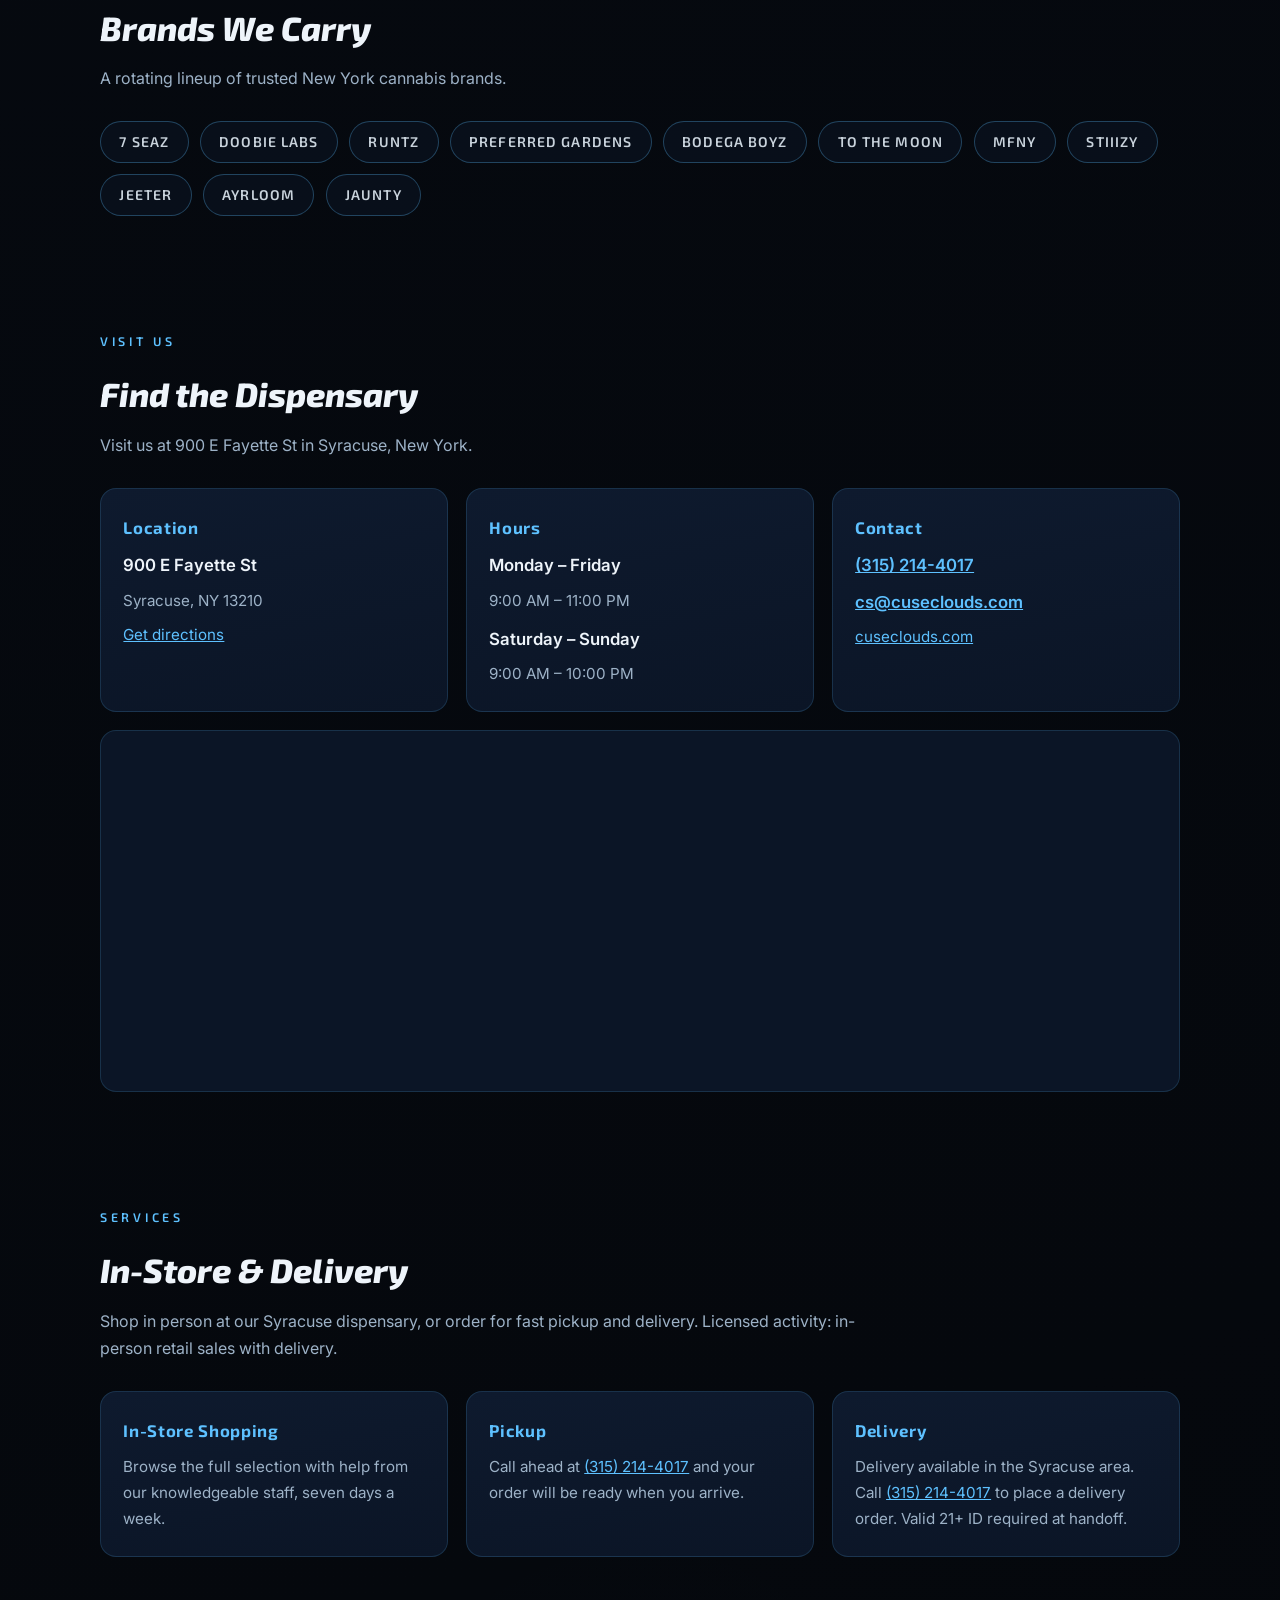
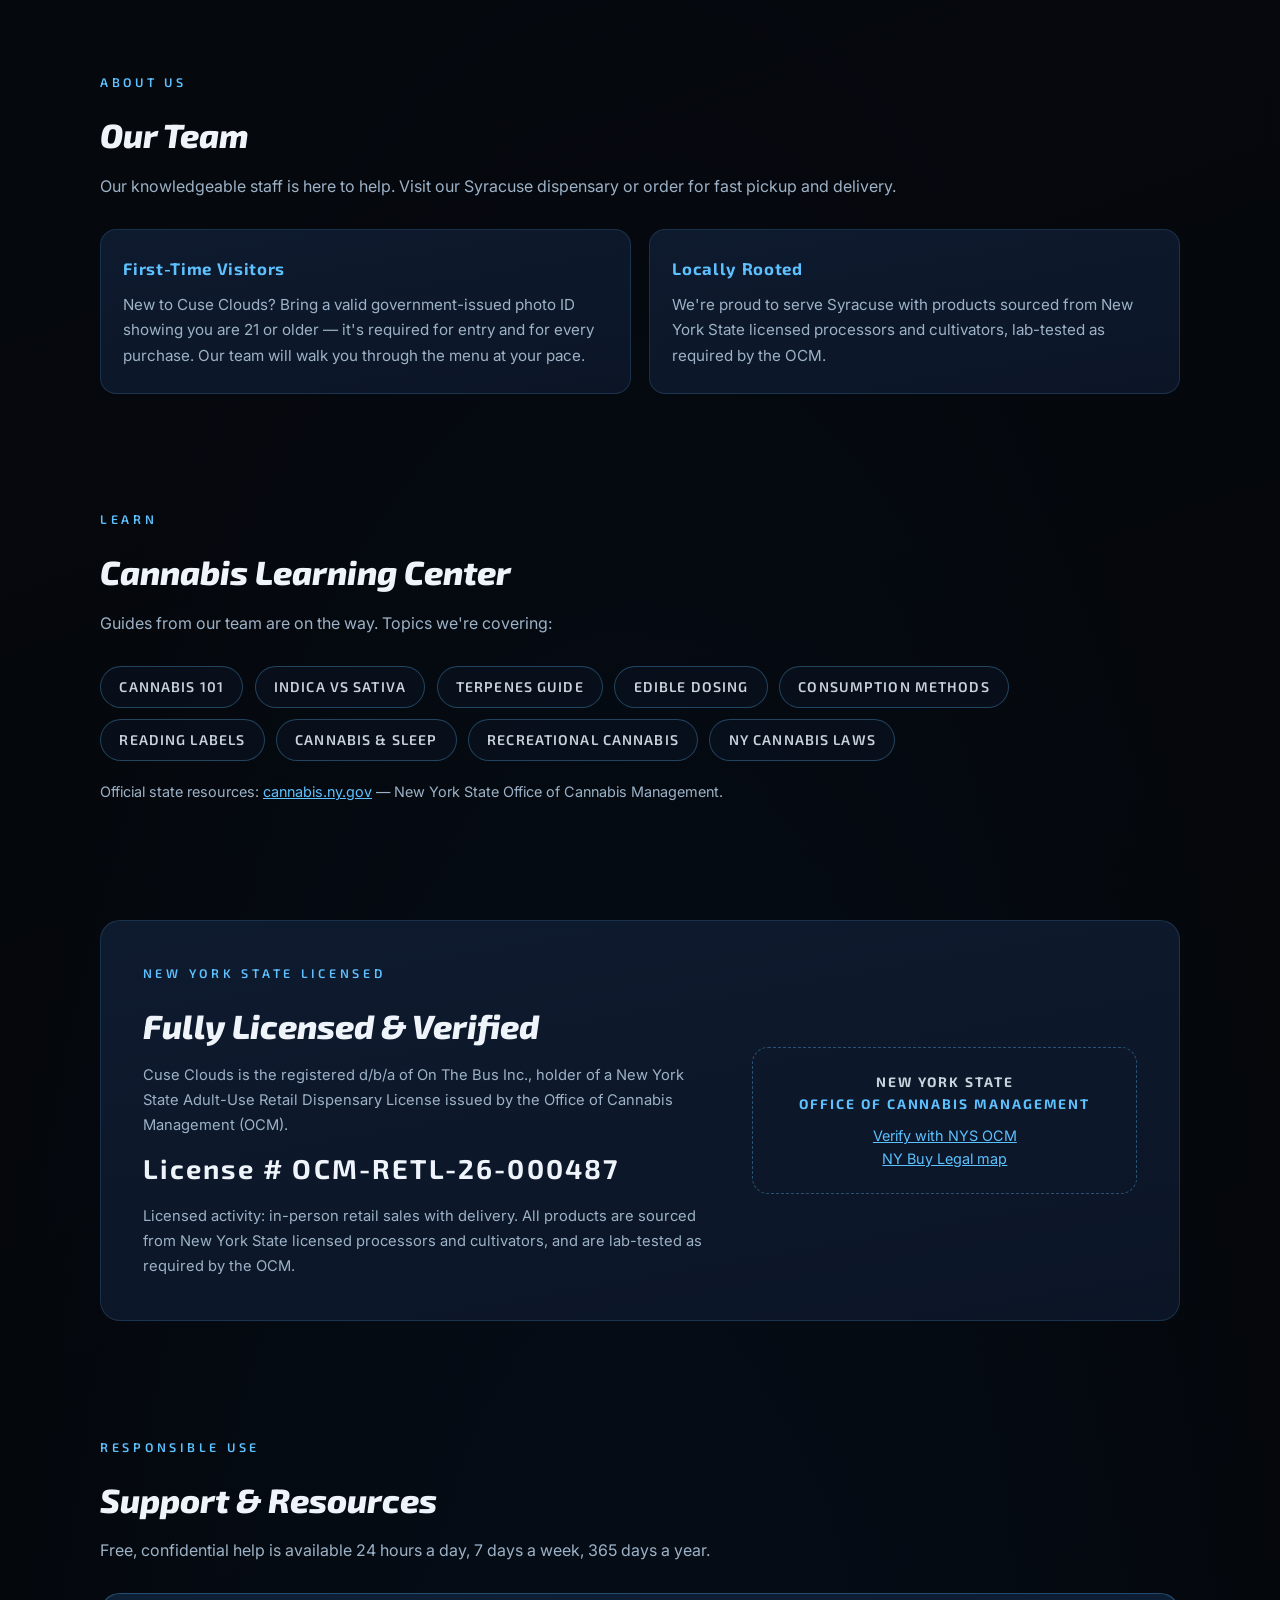
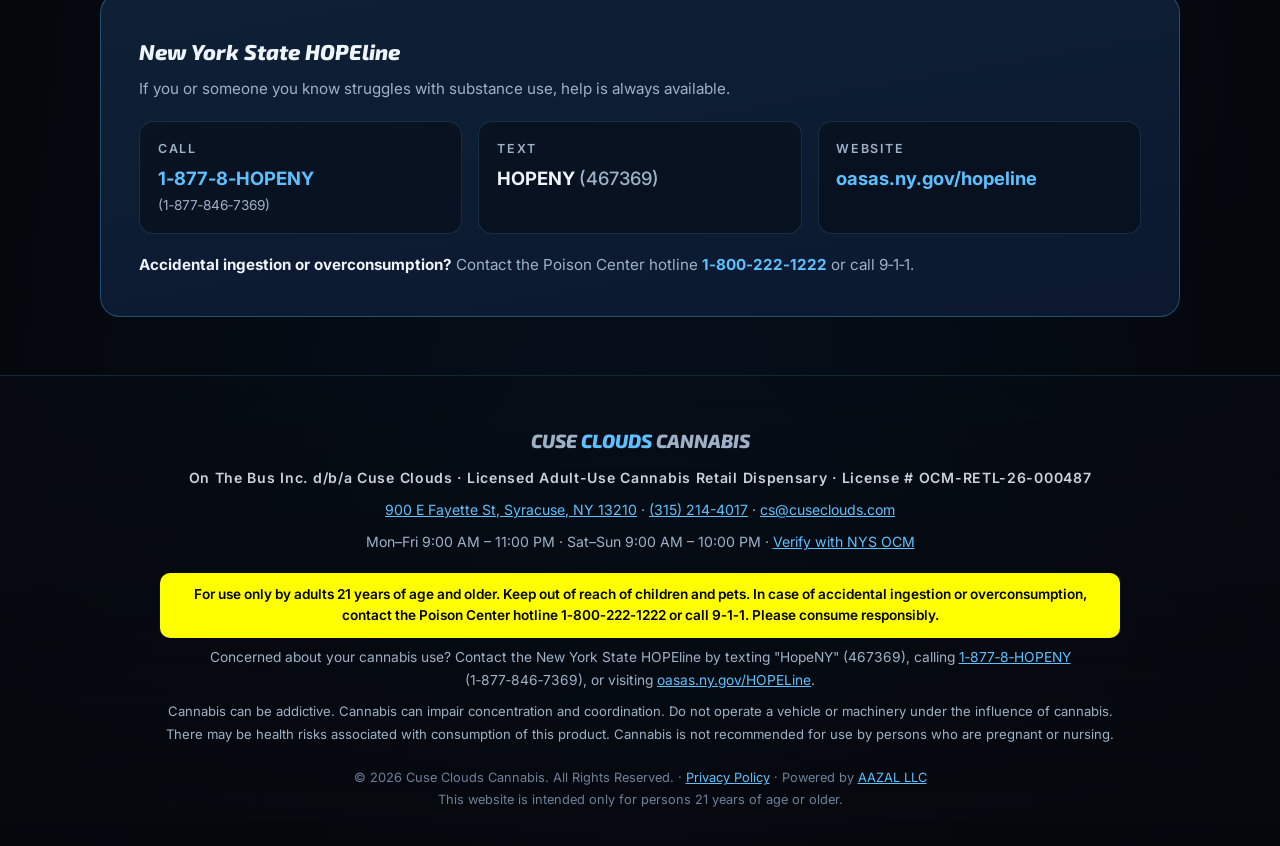
==== commit 0f74f372: "Restore slider, mobile dropdown nav, map embed, and richer products view Bring back the old homepage" ====
--- a/index.html
+++ b/index.html
@@ -173,36 +173,72 @@
     body.nav-open{overflow:hidden}
     nav.main > ul{flex-direction:column;align-items:stretch;gap:.2rem}
     nav.main > ul > li > a{font-size:1.15rem;padding:.8rem .4rem;border-bottom:1px solid var(--line);display:block}
-    nav.main li.has-sub > a::after{content:""}
-    nav.main .sub{position:static;opacity:1;visibility:visible;transform:none;box-shadow:none;border:none;background:none;padding:.2rem 0 .6rem .9rem;display:none}
+    nav.main li.has-sub > a::after{content:" ▾";font-size:.75em;color:var(--blue-light);float:right;transition:transform .2s ease}
+    nav.main li.has-sub.open > a::after{content:" ▴"}
+    nav.main .sub{position:static;opacity:1;visibility:visible;transform:none;box-shadow:none;border:none;background:rgba(11,21,38,.5);border-radius:10px;padding:.3rem .4rem .5rem .9rem;display:none;margin:.3rem 0 .5rem}
+    nav.main li.has-sub.open .sub{display:block}
+    nav.main .sub a{font-size:1rem;padding:.55rem .5rem}
     .nav-toggle{display:inline-block;z-index:95;position:relative}
     .lic-chip{display:none}
   }
 
-  /* ============ HERO ============ */
-  .hero{text-align:center;padding:clamp(2.2rem,6vw,4.2rem) 1rem 2.6rem;position:relative}
-  .hero .logo-lg{width:min(560px,86vw);margin-inline:auto;aspect-ratio:3/2;height:auto}
-  .hero h1{
+  /* ============ HERO SLIDER ============ */
+  .slider{position:relative;overflow:hidden;min-height:min(74vh,660px)}
+  .slide{
+    position:absolute;inset:0;display:flex;align-items:center;justify-content:center;
+    text-align:center;padding:2.5rem 1.2rem 4rem;
+    opacity:0;visibility:hidden;transition:opacity .7s ease,visibility .7s;
+    background-size:cover;background-position:center;
+  }
+  .slide.active{position:relative;opacity:1;visibility:visible}
+  @media (prefers-reduced-motion:reduce){.slide{transition:none}}
+  .slide::before{
+    content:"";position:absolute;inset:0;
+    background:linear-gradient(rgba(5,8,13,.82),rgba(5,8,13,.55) 55%,rgba(5,8,13,.88));
+  }
+  .slide-inner{position:relative;max-width:56rem;margin-inline:auto}
+  .slide .logo-slide{width:min(360px,70vw);margin:0 auto .6rem;aspect-ratio:3/2;height:auto}
+  .slide h1,.slide .s-title{
     font-family:var(--font-d);font-style:italic;font-weight:900;
-    font-size:clamp(1.6rem,4.5vw,2.6rem);letter-spacing:.02em;margin-top:1.3rem;
-  }
-  .hero h1 .blue{color:var(--blue-light)}
-  .hero .tagline{
+    font-size:clamp(1.7rem,4.6vw,2.8rem);letter-spacing:.02em;line-height:1.25;
+    text-shadow:0 3px 14px rgba(0,0,0,.55);
+  }
+  .slide .blue{color:var(--blue-light)}
+  .slide .tagline{
     font-family:var(--font-d);font-style:italic;font-weight:800;
-    font-size:clamp(1.05rem,2.6vw,1.5rem);color:var(--blue-light);margin-top:.3rem;
-  }
-  .hero .sub{
-    color:var(--ink-mute);font-size:clamp(1rem,2.2vw,1.12rem);max-width:46rem;margin:0.9rem auto 0;
-  }
-  .hero .act{
+    font-size:clamp(1.1rem,2.8vw,1.6rem);color:var(--blue-light);margin-top:.35rem;
+    text-shadow:0 2px 10px rgba(0,0,0,.5);
+  }
+  .slide .sub{
+    color:#d9e6f2;font-size:clamp(1rem,2.2vw,1.15rem);max-width:44rem;margin:.9rem auto 0;
+    text-shadow:0 2px 8px rgba(0,0,0,.6);
+  }
+  .slide .act{
     font-family:var(--font-d);font-weight:600;letter-spacing:.22em;text-transform:uppercase;
-    color:var(--blue-light);font-size:clamp(.78rem,1.8vw,.92rem);margin-top:1.3rem;
-  }
-  .hero .lic-line{
-    display:inline-block;margin-top:1rem;padding:.5rem 1.2rem;border:1px solid var(--line);
-    border-radius:999px;background:var(--panel);color:var(--silver);
-    font-size:.9rem;letter-spacing:.05em;
-  }
+    color:var(--blue-light);font-size:clamp(.75rem,1.7vw,.9rem);margin-top:1.1rem;
+  }
+  .slide .lic-line{
+    display:inline-block;margin-top:.9rem;padding:.45rem 1.15rem;border:1px solid rgba(94,193,255,.35);
+    border-radius:999px;background:rgba(11,21,38,.75);color:var(--silver);
+    font-size:.88rem;letter-spacing:.05em;
+  }
+  .slider-arrow{
+    position:absolute;top:50%;transform:translateY(-50%);z-index:5;
+    background:rgba(11,21,38,.65);border:1px solid var(--line);color:var(--ink);
+    width:44px;height:44px;border-radius:50%;font-size:1.25rem;line-height:1;cursor:pointer;
+  }
+  .slider-arrow:hover{border-color:var(--blue-light);color:var(--blue-light)}
+  .slider-arrow.prev{left:clamp(.5rem,2vw,1.4rem)}
+  .slider-arrow.next{right:clamp(.5rem,2vw,1.4rem)}
+  .slider-dots{
+    position:absolute;bottom:1.1rem;left:0;right:0;z-index:5;
+    display:flex;gap:.55rem;justify-content:center;
+  }
+  .slider-dots button{
+    width:12px;height:12px;border-radius:50%;border:1px solid var(--blue-light);
+    background:transparent;cursor:pointer;padding:0;
+  }
+  .slider-dots button.active{background:var(--blue-light)}
   .cta-row{display:flex;gap:.9rem;justify-content:center;flex-wrap:wrap;margin-top:1.6rem}
   .btn{
     display:inline-flex;align-items:center;gap:.55rem;
@@ -250,15 +286,39 @@
   .card p+p{margin-top:.5rem}
   .card .big{color:var(--ink);font-size:1.05rem;font-weight:600}
 
-  /* category grid */
-  .cat-grid{display:grid;grid-template-columns:repeat(auto-fill,minmax(170px,1fr));gap:.9rem}
+  /* category grid — products view */
+  .cat-grid{display:grid;grid-template-columns:repeat(auto-fill,minmax(200px,1fr));gap:1rem}
   .cat{
-    background:linear-gradient(170deg,var(--panel-2),var(--panel));
-    border:1px solid var(--line);border-radius:14px;padding:1.15rem 1rem;text-align:center;
-    font-family:var(--font-d);font-weight:700;letter-spacing:.09em;font-size:.92rem;color:var(--ink);
-  }
-  .cat span{display:block;font-family:var(--font-b);font-weight:400;letter-spacing:0;font-size:.8rem;color:var(--ink-mute);margin-top:.3rem}
+    position:relative;overflow:hidden;border:1px solid var(--line);border-radius:16px;
+    padding:2.1rem 1rem 1.3rem;text-align:center;min-height:118px;
+    display:flex;flex-direction:column;justify-content:flex-end;gap:.25rem;
+    background:
+      radial-gradient(120% 90% at 20% 0%, rgba(94,193,255,.28), transparent 55%),
+      radial-gradient(120% 110% at 85% 100%, rgba(11,78,156,.5), transparent 60%),
+      linear-gradient(170deg,var(--panel-2),var(--panel));
+    transition:transform .2s ease,border-color .2s ease;
+  }
+  .cat:hover{transform:translateY(-3px);border-color:rgba(94,193,255,.45)}
+  @media (prefers-reduced-motion:reduce){.cat,.cat:hover{transform:none;transition:none}}
+  .cat::before{
+    content:"";position:absolute;top:-34px;left:50%;transform:translateX(-50%);
+    width:120px;height:120px;border-radius:50%;
+    background:radial-gradient(circle at 38% 32%, rgba(94,193,255,.5), rgba(11,78,156,.22) 55%, transparent 72%);
+    filter:blur(2px);
+  }
+  .cat .c-name{
+    position:relative;font-family:var(--font-d);font-weight:700;letter-spacing:.09em;
+    font-size:.95rem;color:var(--ink);
+  }
+  .cat .c-sub{position:relative;font-size:.78rem;color:var(--ink-mute)}
   .note-line{color:var(--ink-mute);font-size:.9rem;margin-top:1.2rem}
+
+  /* map embed */
+  .map-wrap{
+    margin-top:1.1rem;border:1px solid var(--line);border-radius:16px;overflow:hidden;
+    background:var(--panel);
+  }
+  .map-wrap iframe{display:block;width:100%;height:360px;border:0;filter:saturate(.9)}
 
   /* brand chips */
   .chip-row{display:flex;flex-wrap:wrap;gap:.7rem}
@@ -511,18 +571,44 @@
 </header>
 
 <main id="main">
-  <!-- ==================== HERO ==================== -->
-  <section class="hero" id="top">
-    <svg class="logo-lg" role="img" aria-label="Cuse Clouds Cannabis — Premium Quality, Elevated Experience"><use href="#cc-logo"/></svg>
-    <h1>CUSE <span class="blue">CLOUDS</span> CANNABIS</h1>
-    <p class="tagline">Cannabis Done Right.</p>
-    <p class="sub">Premium cannabis products in Syracuse — a handpicked selection of flower, edibles, and concentrates. Quality-tested and locally sourced at Cuse Clouds Cannabis. In-store &amp; delivery available.</p>
-    <p class="act">Licensed Adult-Use Cannabis Retail Dispensary</p>
-    <p class="lic-line">License&nbsp;#&nbsp;<span class="lic-value">OCM-RETL-26-000487</span></p>
-    <div class="cta-row">
-      <a class="btn btn-blue" href="#products">Shop Products</a>
-      <a class="btn btn-line" href="#visit">Plan Your Visit</a>
-    </div>
+  <!-- ==================== HERO SLIDER ==================== -->
+  <section class="slider" id="top" aria-roledescription="carousel" aria-label="Cuse Clouds Cannabis highlights">
+    <div class="slide active" style="background-image:linear-gradient(rgba(5,8,13,.4),rgba(5,8,13,.4)),url('/images/ccc/slide1.jpg')">
+      <div class="slide-inner">
+        <svg class="logo-slide" role="img" aria-label="Cuse Clouds Cannabis logo"><use href="#cc-logo"/></svg>
+        <h1>CUSE <span class="blue">CLOUDS</span> CANNABIS</h1>
+        <p class="tagline">Cannabis Done Right.</p>
+        <p class="act">Licensed Adult-Use Cannabis Retail Dispensary</p>
+        <p class="lic-line">License&nbsp;#&nbsp;<span class="lic-value">OCM-RETL-26-000487</span></p>
+        <div class="cta-row">
+          <a class="btn btn-blue" href="#products">Shop Products</a>
+          <a class="btn btn-line" href="#visit">Plan Your Visit</a>
+        </div>
+      </div>
+    </div>
+    <div class="slide" style="background-image:linear-gradient(rgba(5,8,13,.4),rgba(5,8,13,.4)),url('/images/ccc/slide2.jpg')">
+      <div class="slide-inner">
+        <p class="s-title">Premium Cannabis Products <span class="blue">in Syracuse</span></p>
+        <p class="sub">Discover our handpicked selection of flowers, edibles, and concentrates. Quality-tested and locally sourced at Cuse Clouds Cannabis.</p>
+        <div class="cta-row">
+          <a class="btn btn-blue" href="#products">Shop Products</a>
+          <a class="btn btn-line" href="#products">View Menu</a>
+        </div>
+      </div>
+    </div>
+    <div class="slide" style="background-image:linear-gradient(rgba(5,8,13,.4),rgba(5,8,13,.4)),url('/images/ccc/slide3.jpg')">
+      <div class="slide-inner">
+        <p class="s-title">In-Store &amp; Delivery <span class="blue">Available</span></p>
+        <p class="sub">Shop at 900 E Fayette St, or call (315) 214‑4017 to order for fast pickup and delivery across Syracuse.</p>
+        <div class="cta-row">
+          <a class="btn btn-blue" href="tel:+13152144017">Call to Order</a>
+          <a class="btn btn-line" href="#visit">Get Directions</a>
+        </div>
+      </div>
+    </div>
+    <button class="slider-arrow prev" id="slide-prev" type="button" aria-label="Previous slide">‹</button>
+    <button class="slider-arrow next" id="slide-next" type="button" aria-label="Next slide">›</button>
+    <div class="slider-dots" id="slider-dots" role="tablist" aria-label="Choose slide"></div>
   </section>
 
   <div class="info-strip">
@@ -538,14 +624,14 @@
       <h2>Shop by Category</h2>
       <p class="lead">A handpicked selection of quality-tested products from New York State licensed processors and cultivators.</p>
       <div class="cat-grid">
-        <div class="cat">FLOWER</div>
-        <div class="cat">PRE-ROLLS</div>
-        <div class="cat">EDIBLES</div>
-        <div class="cat">VAPES &amp; CARTRIDGES</div>
-        <div class="cat">TOPICALS</div>
-        <div class="cat">TINCTURES</div>
-        <div class="cat">CONCENTRATES</div>
-        <div class="cat">ACCESSORIES</div>
+        <div class="cat"><span class="c-name">FLOWER</span><span class="c-sub">Hand-selected strains</span></div>
+        <div class="cat"><span class="c-name">PRE-ROLLS</span><span class="c-sub">Ready when you are</span></div>
+        <div class="cat"><span class="c-name">EDIBLES</span><span class="c-sub">Gummies, chocolates &amp; more</span></div>
+        <div class="cat"><span class="c-name">VAPES &amp; CARTRIDGES</span><span class="c-sub">Carts, disposables &amp; pods</span></div>
+        <div class="cat"><span class="c-name">TOPICALS</span><span class="c-sub">Balms &amp; lotions</span></div>
+        <div class="cat"><span class="c-name">TINCTURES</span><span class="c-sub">Precise, measured drops</span></div>
+        <div class="cat"><span class="c-name">CONCENTRATES</span><span class="c-sub">Wax, shatter &amp; rosin</span></div>
+        <div class="cat"><span class="c-name">ACCESSORIES</span><span class="c-sub">Everything you need</span></div>
       </div>
       <p class="note-line">Our full online menu is coming soon — call <a href="tel:+13152144017">(315) 214-4017</a> or visit the dispensary for today's selection.</p>
     </div>
@@ -599,6 +685,9 @@
           <p class="big"><a href="mailto:cs@cuseclouds.com">cs@cuseclouds.com</a></p>
           <p><a href="https://cuseclouds.com">cuseclouds.com</a></p>
         </div>
+      </div>
+      <div class="map-wrap">
+        <iframe src="https://www.google.com/maps?q=900+E+Fayette+St%2C+Syracuse%2C+NY+13210&amp;output=embed" title="Map to Cuse Clouds Cannabis, 900 E Fayette St, Syracuse, NY 13210" loading="lazy" referrerpolicy="no-referrer-when-downgrade"></iframe>
       </div>
     </div>
   </section>
@@ -814,22 +903,67 @@
     }, 15000);
   }
 
-  /* ---------- mobile nav ---------- */
+  /* ---------- hero slider ---------- */
+  var slides = Array.prototype.slice.call(document.querySelectorAll('.slider .slide'));
+  var dotsWrap = document.getElementById('slider-dots');
+  var current = 0, timer = null;
+  var sliderReduce = window.matchMedia && window.matchMedia('(prefers-reduced-motion: reduce)').matches;
+
+  slides.forEach(function(_, i){
+    var d = document.createElement('button');
+    d.type = 'button';
+    d.setAttribute('role','tab');
+    d.setAttribute('aria-label','Slide ' + (i+1));
+    d.addEventListener('click', function(){ goTo(i); restartTimer(); });
+    dotsWrap.appendChild(d);
+  });
+  var dots = Array.prototype.slice.call(dotsWrap.children);
+
+  function goTo(i){
+    current = (i + slides.length) % slides.length;
+    slides.forEach(function(s, k){ s.classList.toggle('active', k === current); });
+    dots.forEach(function(d, k){ d.classList.toggle('active', k === current); });
+  }
+  function restartTimer(){
+    if (sliderReduce) return;
+    if (timer) clearInterval(timer);
+    timer = setInterval(function(){ goTo(current + 1); }, 6500);
+  }
+  document.getElementById('slide-prev').addEventListener('click', function(){ goTo(current - 1); restartTimer(); });
+  document.getElementById('slide-next').addEventListener('click', function(){ goTo(current + 1); restartTimer(); });
+  goTo(0);
+  restartTimer();
+
+  /* ---------- mobile nav (drawer + accordion dropdowns) ---------- */
   var toggle = document.getElementById('nav-toggle');
+  var mobileNavQuery = window.matchMedia('(max-width: 900px)');
+  function closeDrawer(){
+    body.classList.remove('nav-open');
+    toggle.setAttribute('aria-expanded','false');
+    toggle.textContent = '☰';
+    toggle.setAttribute('aria-label','Open menu');
+  }
   toggle.addEventListener('click', function(){
     var open = body.classList.toggle('nav-open');
     toggle.setAttribute('aria-expanded', open ? 'true' : 'false');
     toggle.textContent = open ? '✕' : '☰';
     toggle.setAttribute('aria-label', open ? 'Close menu' : 'Open menu');
   });
-  document.querySelectorAll('#main-nav a').forEach(function(a){
+  /* on mobile, tapping a group header expands its dropdown; sub-links navigate */
+  document.querySelectorAll('#main-nav li.has-sub > a').forEach(function(a){
+    a.addEventListener('click', function(ev){
+      if (mobileNavQuery.matches && body.classList.contains('nav-open')) {
+        ev.preventDefault();
+        var li = a.parentNode;
+        var wasOpen = li.classList.contains('open');
+        document.querySelectorAll('#main-nav li.has-sub.open').forEach(function(o){ o.classList.remove('open'); });
+        if (!wasOpen) li.classList.add('open');
+      }
+    });
+  });
+  document.querySelectorAll('#main-nav .sub a, #main-nav > ul > li:not(.has-sub) > a').forEach(function(a){
     a.addEventListener('click', function(){
-      if (body.classList.contains('nav-open')) {
-        body.classList.remove('nav-open');
-        toggle.setAttribute('aria-expanded','false');
-        toggle.textContent = '☰';
-        toggle.setAttribute('aria-label','Open menu');
-      }
+      if (body.classList.contains('nav-open')) closeDrawer();
     });
   });
 
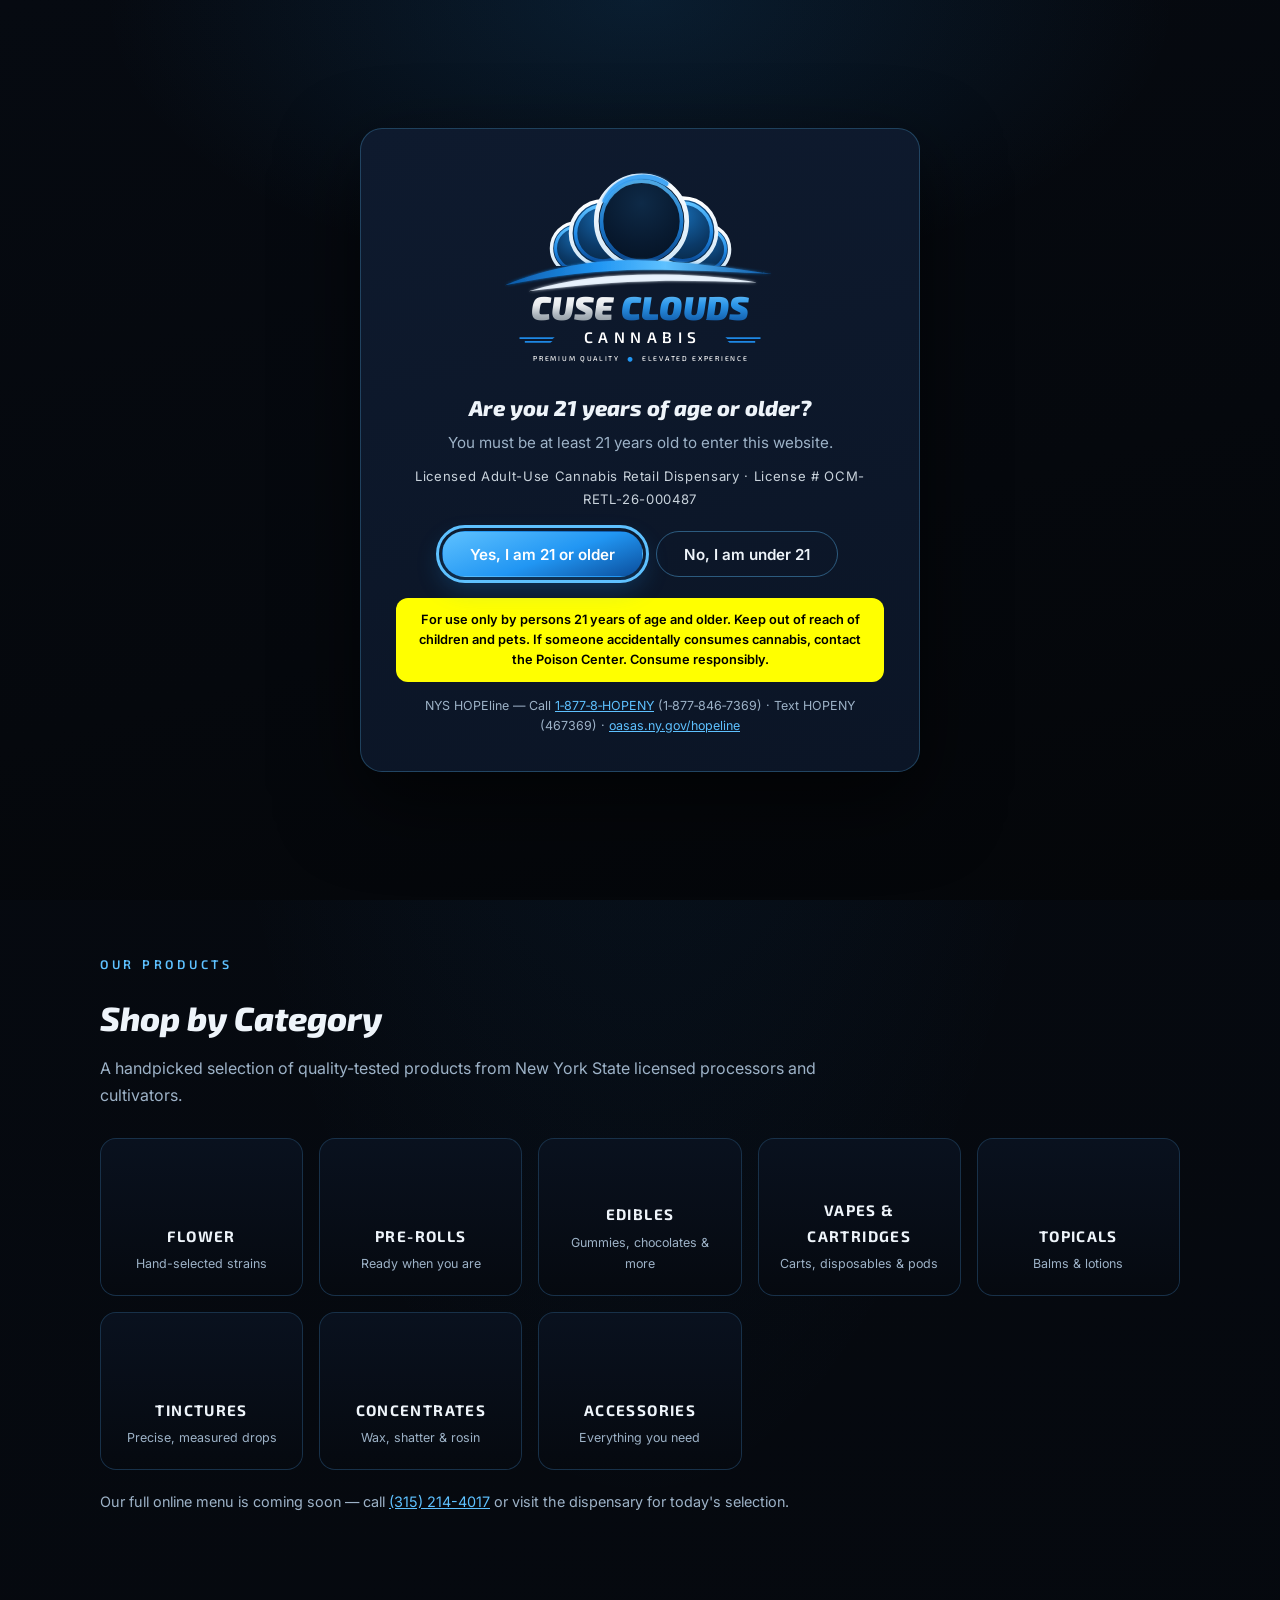
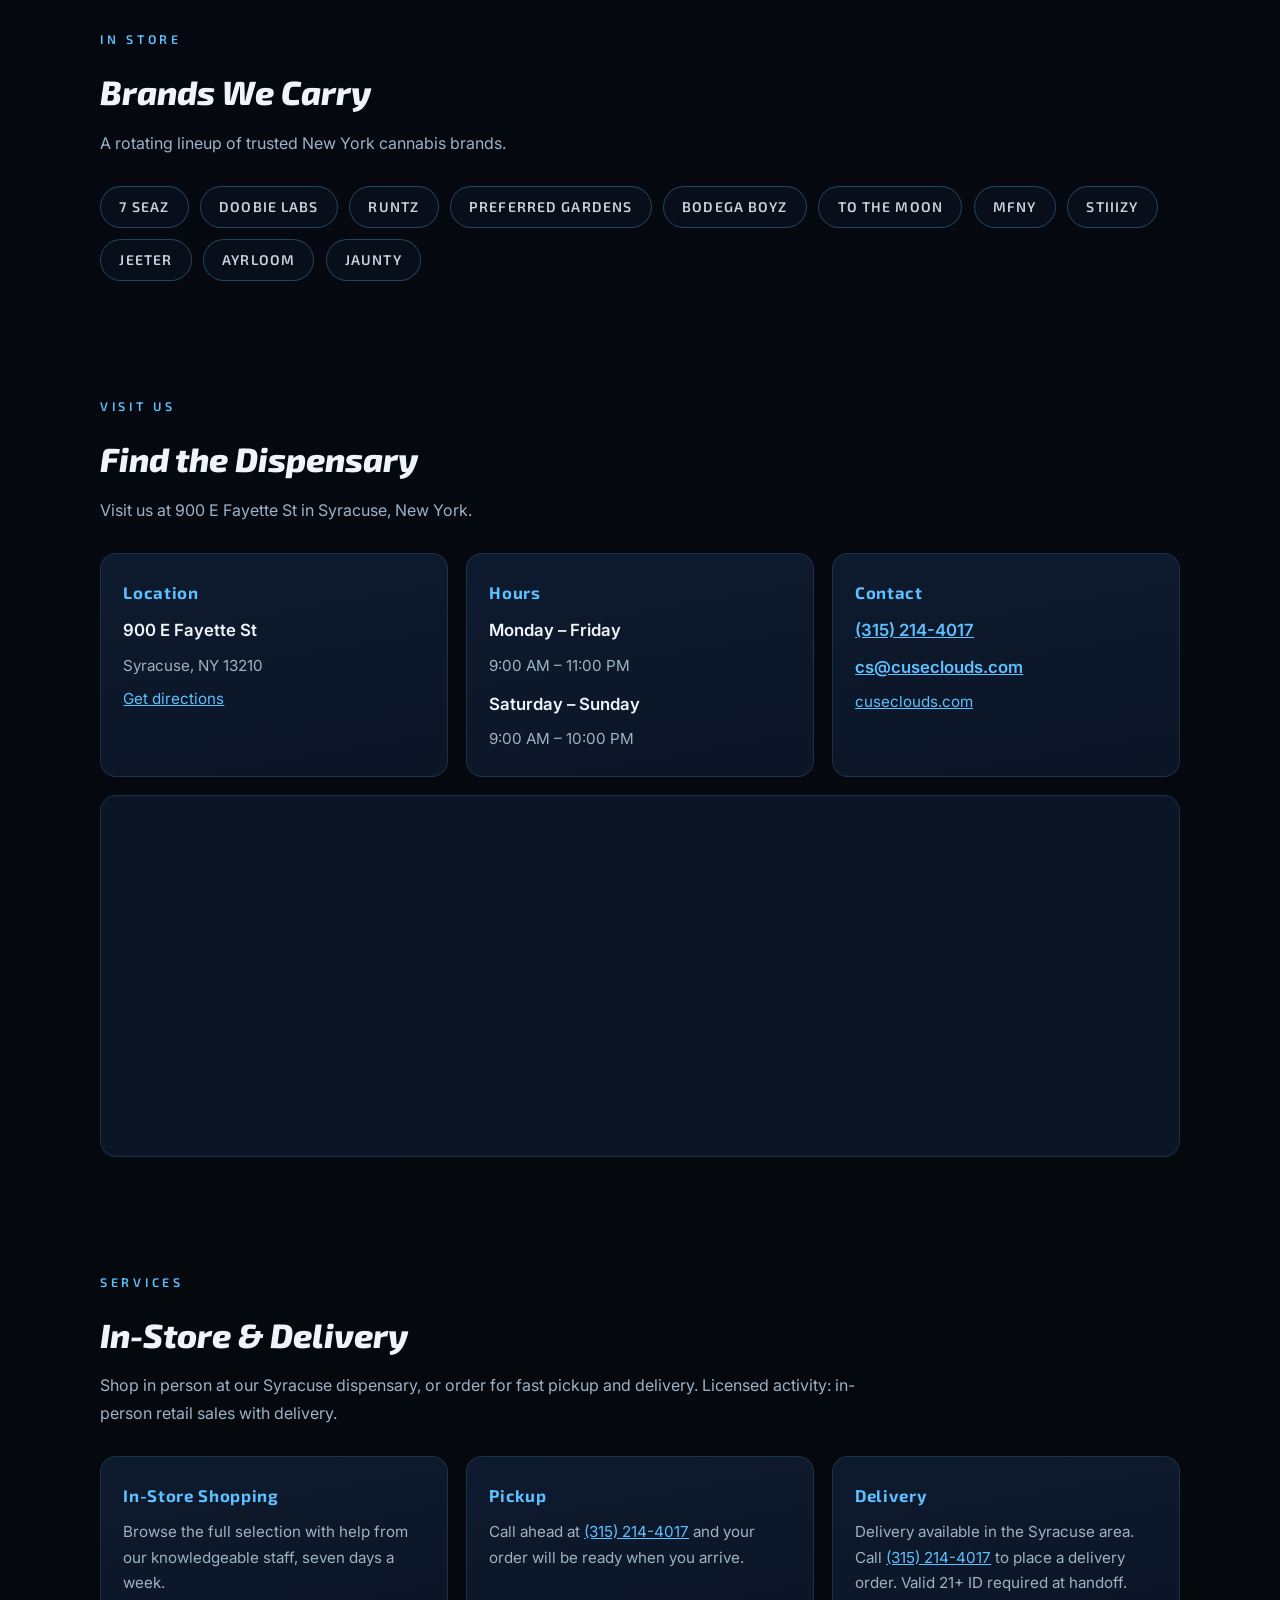
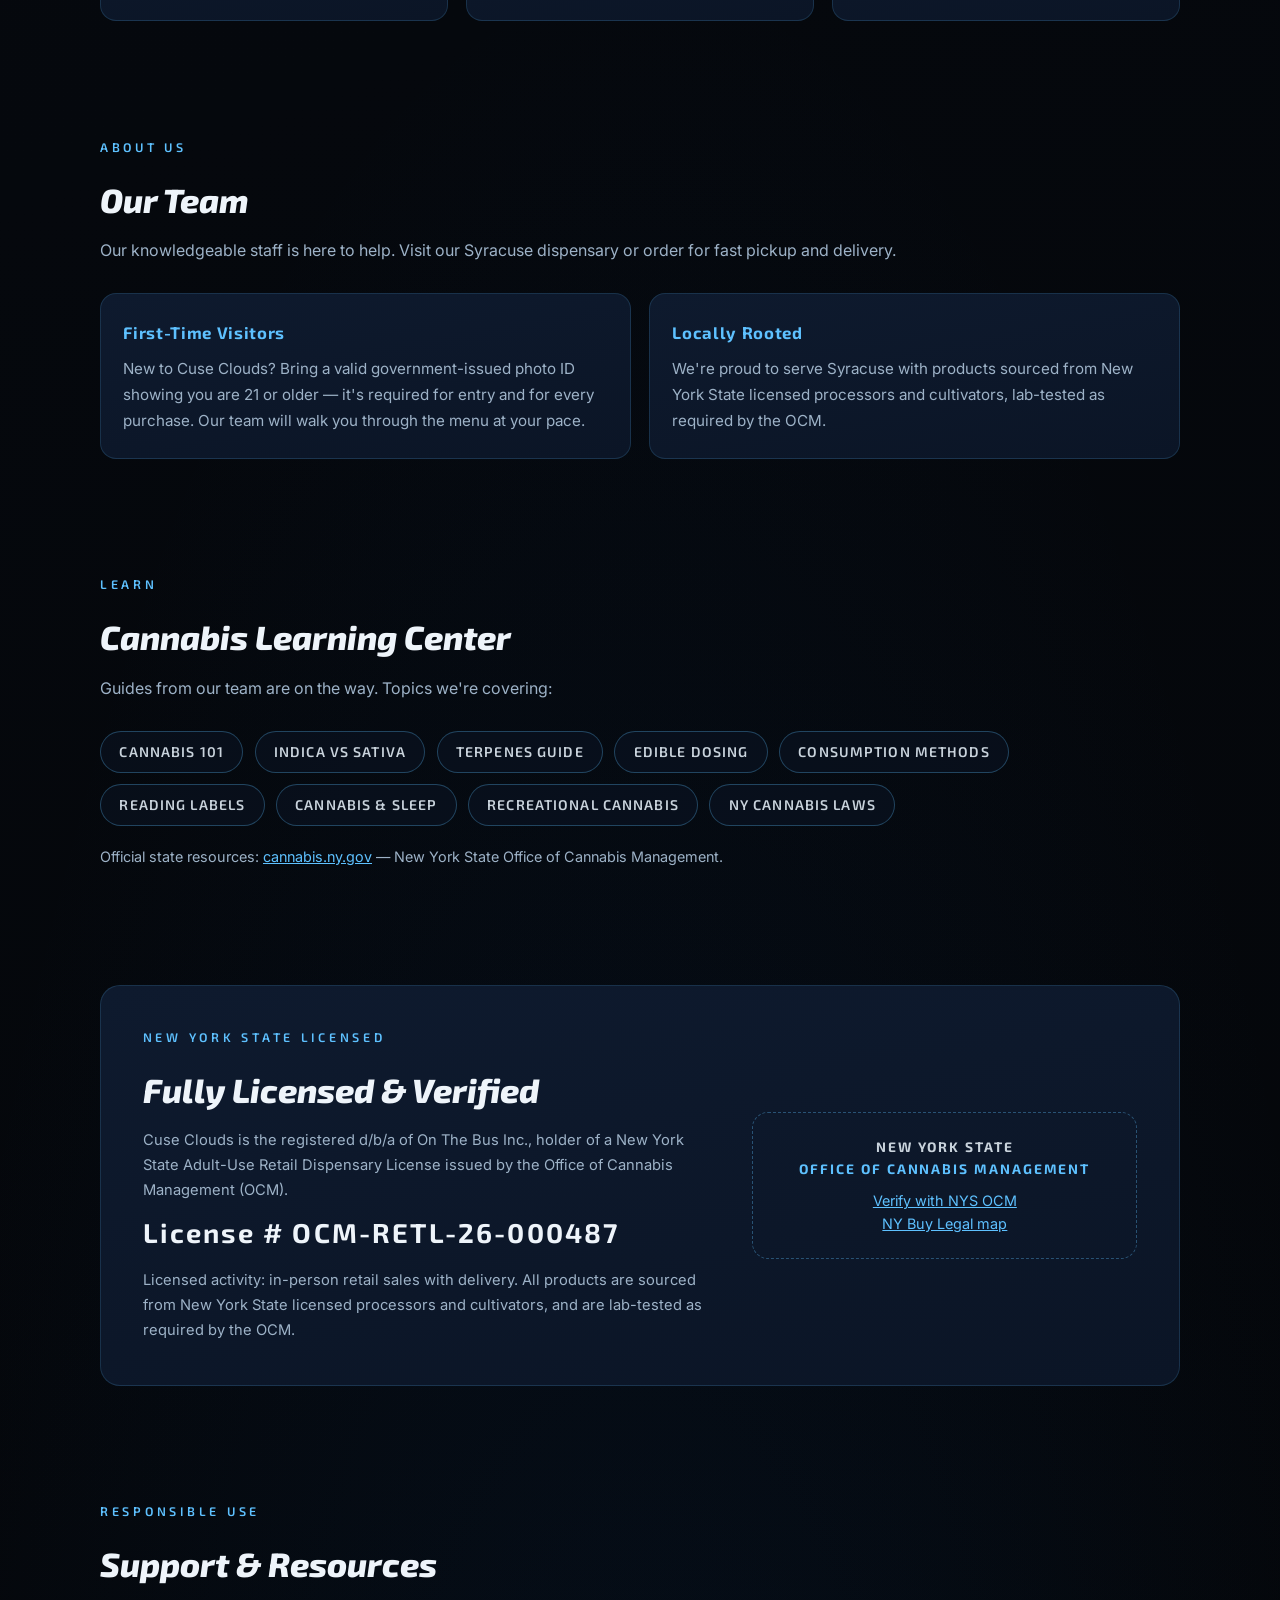
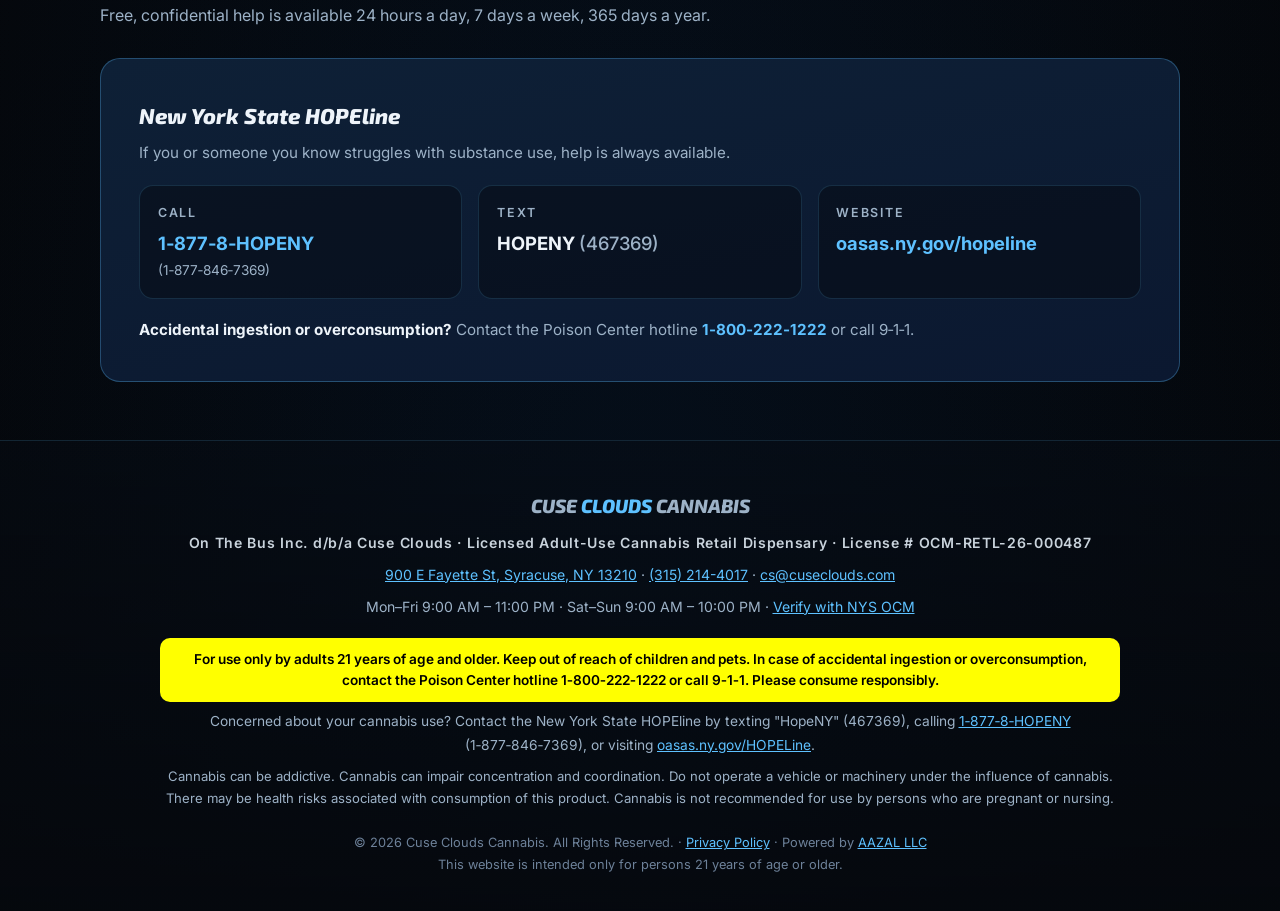
==== commit 7249914a: "Use the real /images/ccc photos in the slider and product tiles Server recon confirmed the asset lib" ====
--- a/index.html
+++ b/index.html
@@ -290,21 +290,16 @@
   .cat-grid{display:grid;grid-template-columns:repeat(auto-fill,minmax(200px,1fr));gap:1rem}
   .cat{
     position:relative;overflow:hidden;border:1px solid var(--line);border-radius:16px;
-    padding:2.1rem 1rem 1.3rem;text-align:center;min-height:118px;
+    padding:2.4rem 1rem 1.3rem;text-align:center;min-height:158px;
     display:flex;flex-direction:column;justify-content:flex-end;gap:.25rem;
-    background:
-      radial-gradient(120% 90% at 20% 0%, rgba(94,193,255,.28), transparent 55%),
-      radial-gradient(120% 110% at 85% 100%, rgba(11,78,156,.5), transparent 60%),
-      linear-gradient(170deg,var(--panel-2),var(--panel));
+    background-color:var(--panel);background-size:cover;background-position:center;
     transition:transform .2s ease,border-color .2s ease;
   }
   .cat:hover{transform:translateY(-3px);border-color:rgba(94,193,255,.45)}
   @media (prefers-reduced-motion:reduce){.cat,.cat:hover{transform:none;transition:none}}
   .cat::before{
-    content:"";position:absolute;top:-34px;left:50%;transform:translateX(-50%);
-    width:120px;height:120px;border-radius:50%;
-    background:radial-gradient(circle at 38% 32%, rgba(94,193,255,.5), rgba(11,78,156,.22) 55%, transparent 72%);
-    filter:blur(2px);
+    content:"";position:absolute;inset:0;
+    background:linear-gradient(rgba(5,8,13,.30) 0%, rgba(5,8,13,.62) 55%, rgba(5,8,13,.90) 100%);
   }
   .cat .c-name{
     position:relative;font-family:var(--font-d);font-weight:700;letter-spacing:.09em;
@@ -606,6 +601,16 @@
         </div>
       </div>
     </div>
+    <div class="slide" style="background-image:linear-gradient(rgba(5,8,13,.4),rgba(5,8,13,.4)),url('/images/ccc/slide4.jpg')">
+      <div class="slide-inner">
+        <p class="s-title">First Time Here? <span class="blue">We'll Walk You Through It</span></p>
+        <p class="sub">Our staff will talk you through the menu, formats and what to expect &mdash; no pressure, no jargon. Start low, go slow.</p>
+        <div class="cta-row">
+          <a class="btn btn-blue" href="#about">First-Time Visitors</a>
+          <a class="btn btn-line" href="#learn">Learning Center</a>
+        </div>
+      </div>
+    </div>
     <button class="slider-arrow prev" id="slide-prev" type="button" aria-label="Previous slide">‹</button>
     <button class="slider-arrow next" id="slide-next" type="button" aria-label="Next slide">›</button>
     <div class="slider-dots" id="slider-dots" role="tablist" aria-label="Choose slide"></div>
@@ -624,14 +629,14 @@
       <h2>Shop by Category</h2>
       <p class="lead">A handpicked selection of quality-tested products from New York State licensed processors and cultivators.</p>
       <div class="cat-grid">
-        <div class="cat"><span class="c-name">FLOWER</span><span class="c-sub">Hand-selected strains</span></div>
-        <div class="cat"><span class="c-name">PRE-ROLLS</span><span class="c-sub">Ready when you are</span></div>
-        <div class="cat"><span class="c-name">EDIBLES</span><span class="c-sub">Gummies, chocolates &amp; more</span></div>
-        <div class="cat"><span class="c-name">VAPES &amp; CARTRIDGES</span><span class="c-sub">Carts, disposables &amp; pods</span></div>
-        <div class="cat"><span class="c-name">TOPICALS</span><span class="c-sub">Balms &amp; lotions</span></div>
-        <div class="cat"><span class="c-name">TINCTURES</span><span class="c-sub">Precise, measured drops</span></div>
-        <div class="cat"><span class="c-name">CONCENTRATES</span><span class="c-sub">Wax, shatter &amp; rosin</span></div>
-        <div class="cat"><span class="c-name">ACCESSORIES</span><span class="c-sub">Everything you need</span></div>
+        <div class="cat" style="background-image:url('/images/ccc/flowers.jpg')"><span class="c-name">FLOWER</span><span class="c-sub">Hand-selected strains</span></div>
+        <div class="cat" style="background-image:url('/images/ccc/pre-rolls.jpg')"><span class="c-name">PRE-ROLLS</span><span class="c-sub">Ready when you are</span></div>
+        <div class="cat" style="background-image:url('/images/ccc/edibles.jpg')"><span class="c-name">EDIBLES</span><span class="c-sub">Gummies, chocolates &amp; more</span></div>
+        <div class="cat" style="background-image:url('/images/ccc/vapes-cartridges.jpg')"><span class="c-name">VAPES &amp; CARTRIDGES</span><span class="c-sub">Carts, disposables &amp; pods</span></div>
+        <div class="cat" style="background-image:url('/images/ccc/topicals.jpg')"><span class="c-name">TOPICALS</span><span class="c-sub">Balms &amp; lotions</span></div>
+        <div class="cat" style="background-image:url('/images/ccc/tinctures.jpg')"><span class="c-name">TINCTURES</span><span class="c-sub">Precise, measured drops</span></div>
+        <div class="cat" style="background-image:url('/images/ccc/concentrates.jpg')"><span class="c-name">CONCENTRATES</span><span class="c-sub">Wax, shatter &amp; rosin</span></div>
+        <div class="cat" style="background-image:url('/images/ccc/accessories.jpg')"><span class="c-name">ACCESSORIES</span><span class="c-sub">Everything you need</span></div>
       </div>
       <p class="note-line">Our full online menu is coming soon — call <a href="tel:+13152144017">(315) 214-4017</a> or visit the dispensary for today's selection.</p>
     </div>
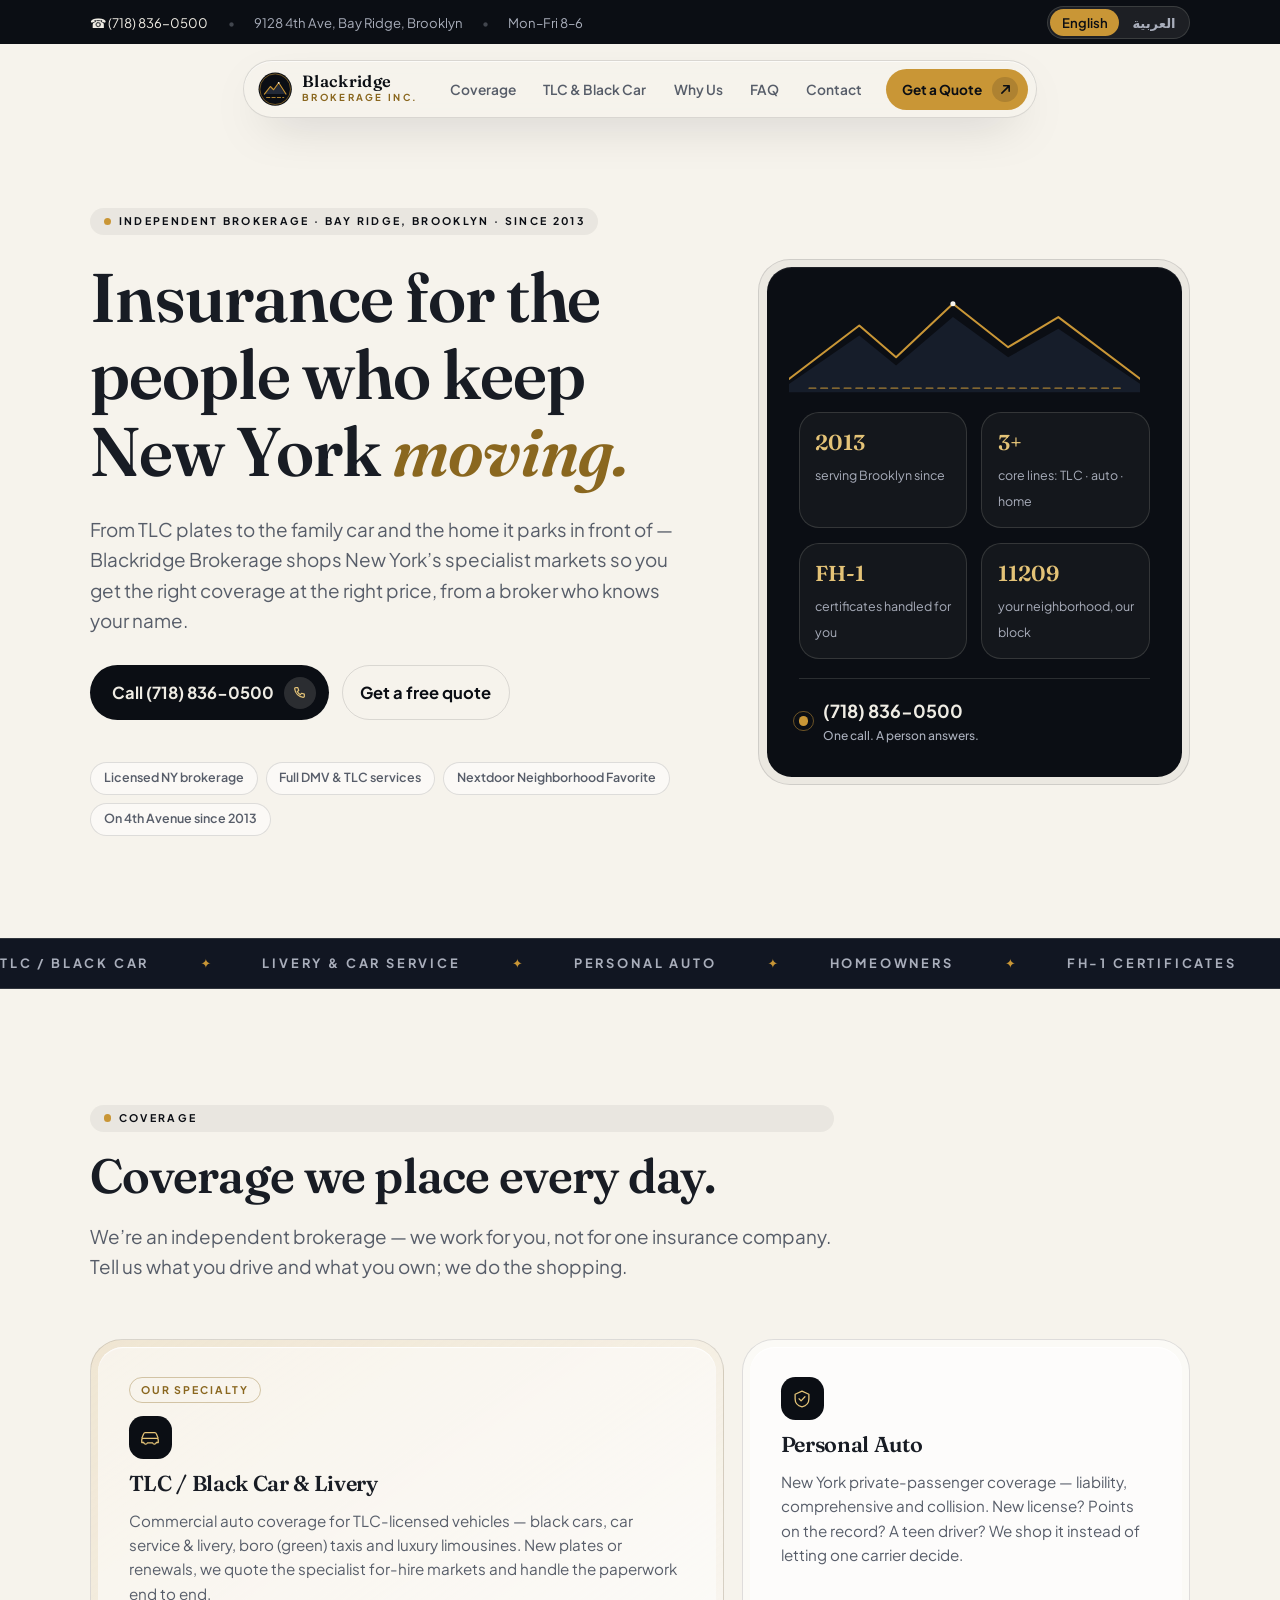
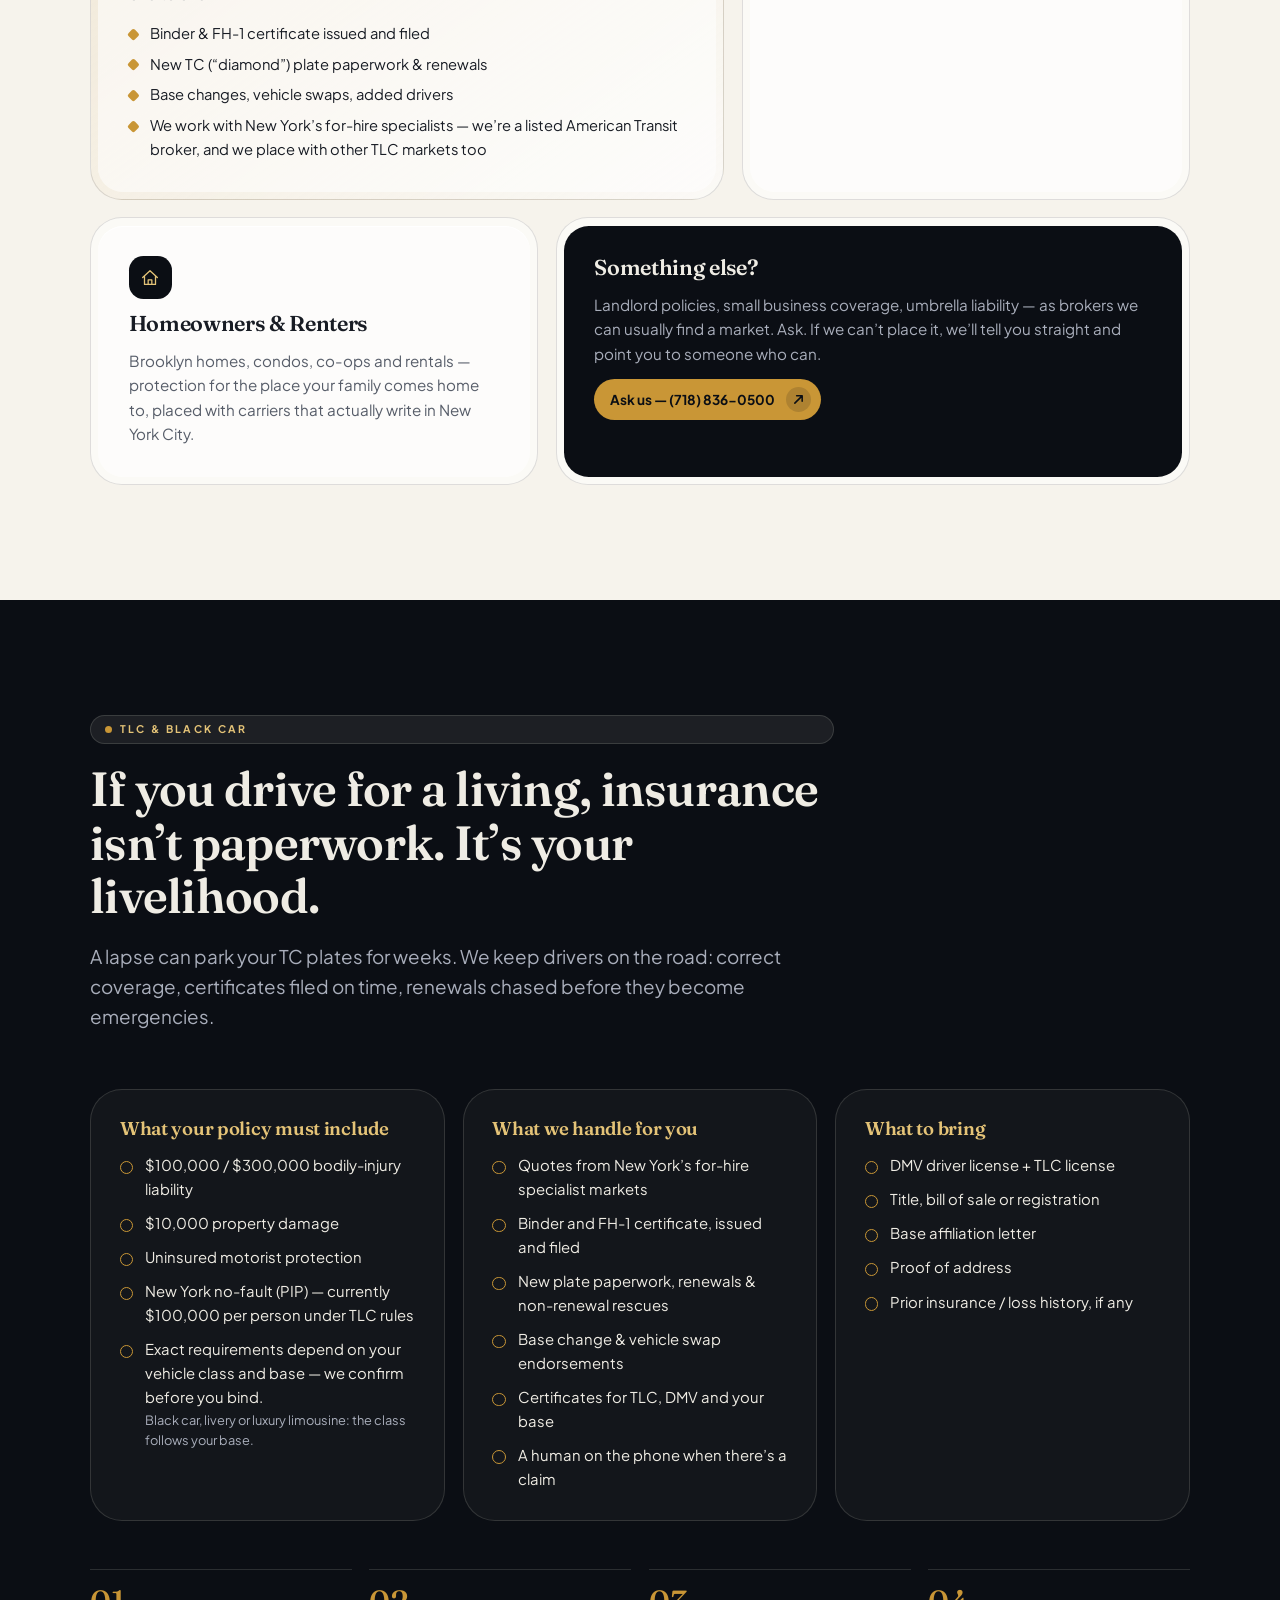
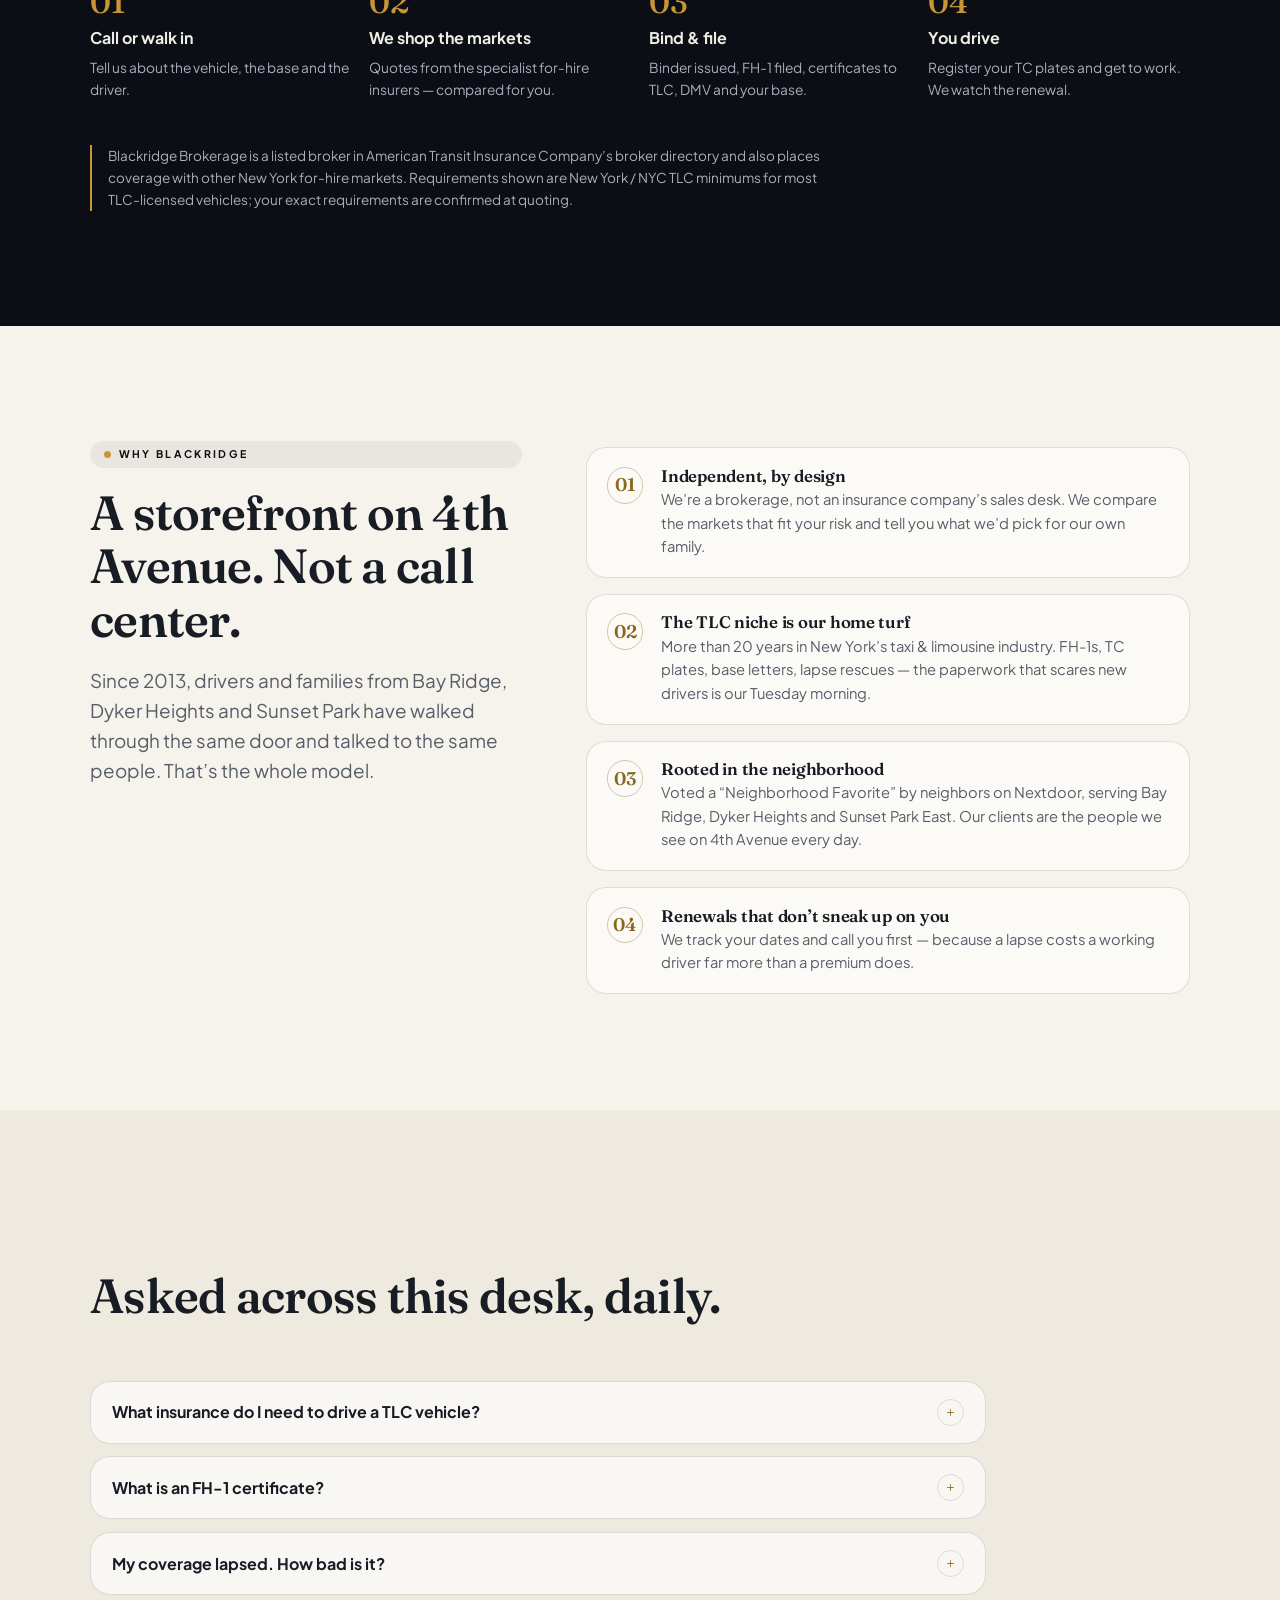
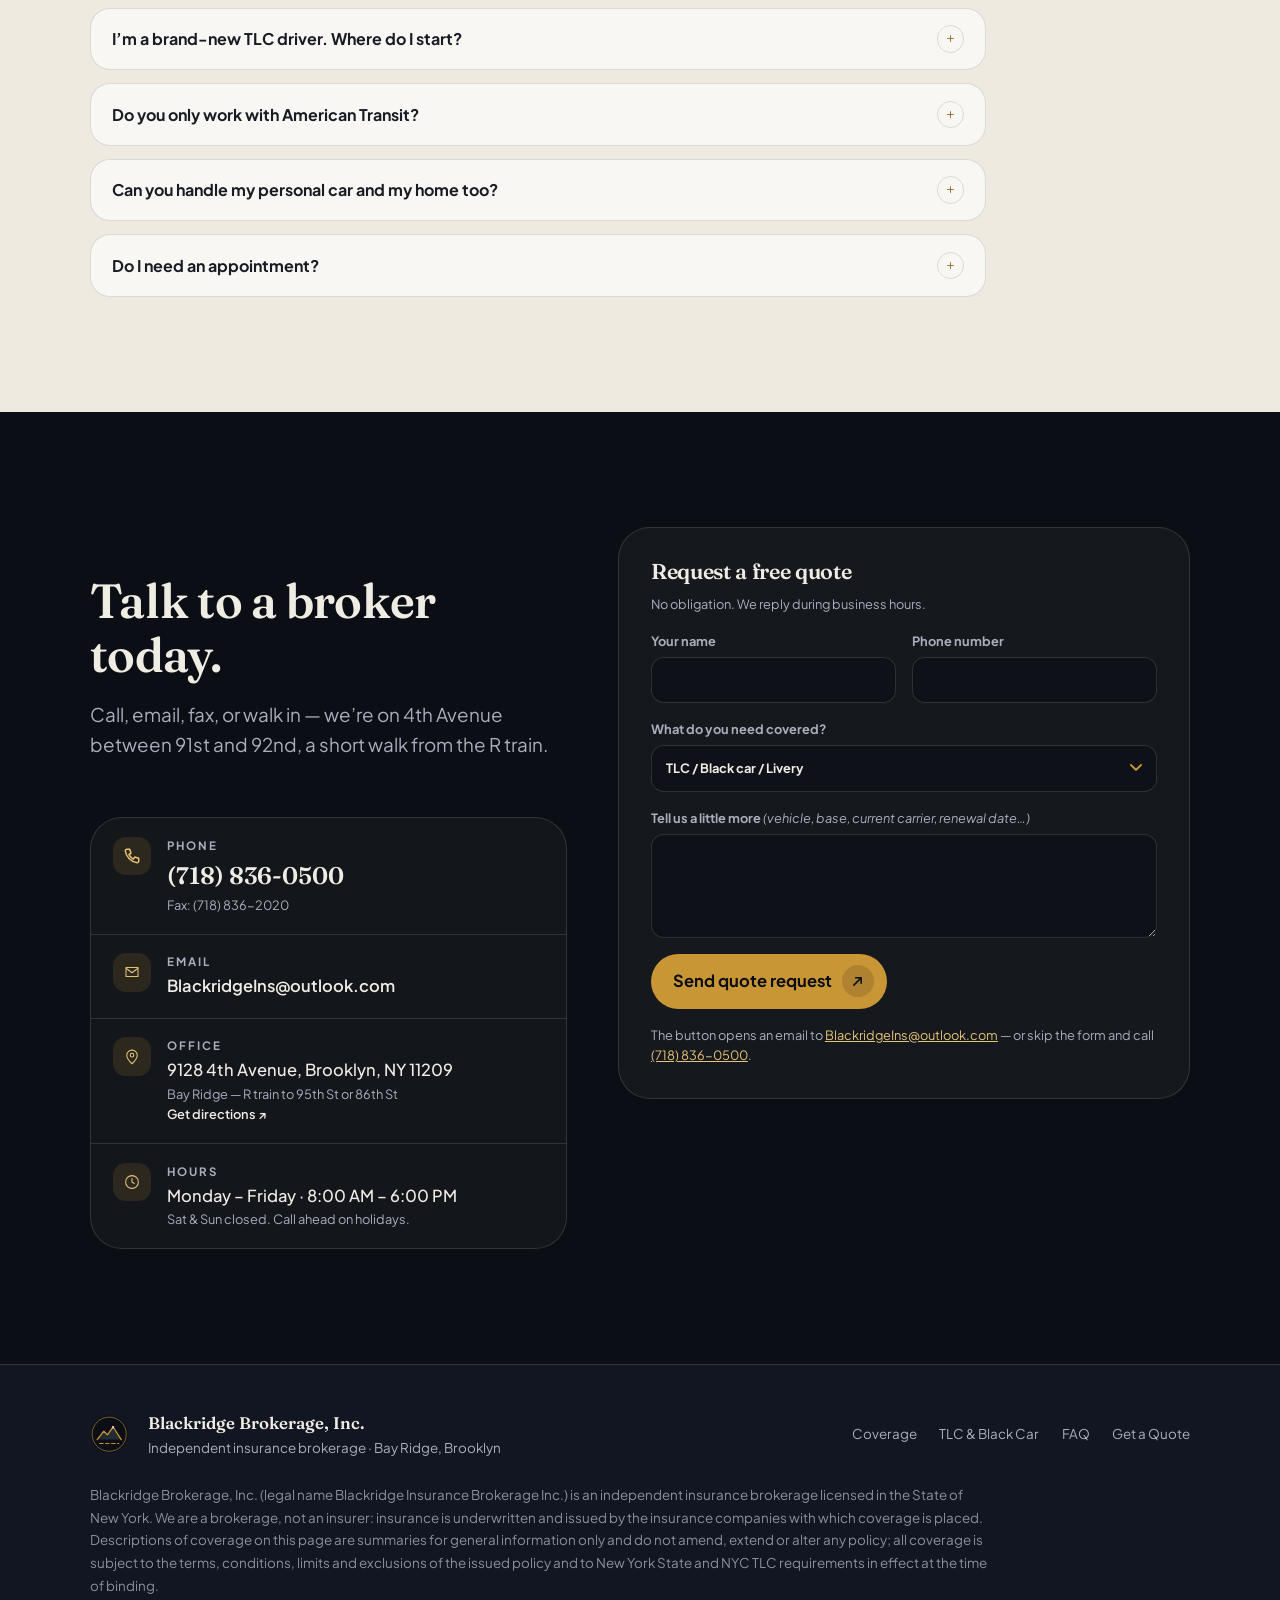
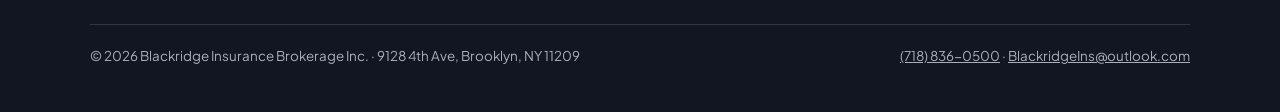
==== commit 888296ff: "Blackridge Brokerage Inc. website — bilingual EN/AR insurance agency site Replaces the previous repo" ====
--- a/index.html
+++ b/index.html
@@ -1,980 +1,1030 @@
 <!doctype html>
-<html lang="en">
+<html lang="en" dir="ltr">
 <head>
 <meta charset="utf-8">
 <meta name="viewport" content="width=device-width, initial-scale=1, viewport-fit=cover">
-<title>Cuse Clouds Cannabis — Licensed Adult-Use Cannabis Retail Dispensary | Syracuse, NY</title>
-<meta name="description" content="Cuse Clouds Cannabis — Syracuse's licensed adult-use cannabis dispensary at 900 E Fayette St. Premium flower, edibles, vapes &amp; more. In-store &amp; delivery available. 21+ only.">
-<meta name="rating" content="adult">
-<link rel="canonical" href="https://cuseclouds.com/">
+<title>Blackridge Brokerage — TLC, Black Car, Auto &amp; Home Insurance | Bay Ridge, Brooklyn NY</title>
+<meta name="description" content="Blackridge Brokerage Inc. is an independent insurance brokerage at 9128 4th Ave, Bay Ridge, Brooklyn — TLC &amp; black car insurance, FH-1 certificates, personal auto and homeowners. Call (718) 836-0500.">
+<!-- TODO before go-live: set the real domain, then uncomment canonical + og:url and make og:image absolute -->
+<!-- <link rel="canonical" href="https://EXAMPLE-DOMAIN.com/"> -->
 <meta property="og:type" content="website">
-<meta property="og:title" content="Cuse Clouds Cannabis — Licensed Adult-Use Dispensary, Syracuse NY">
-<meta property="og:description" content="Syracuse's licensed adult-use cannabis dispensary. Premium flower, edibles, vapes &amp; more. In-store &amp; delivery available. 21+ only.">
-<meta property="og:url" content="https://cuseclouds.com/">
-<meta property="og:image" content="https://cuseclouds.com/assets/og-image.png">
-<meta name="theme-color" content="#05080d">
+<meta property="og:title" content="Blackridge Brokerage — Insurance for the people who keep New York moving">
+<meta property="og:description" content="TLC &amp; black car insurance, personal auto and homeowners. Independent brokerage on 4th Avenue in Bay Ridge, Brooklyn since 2013. (718) 836-0500.">
+<meta property="og:image" content="assets/og-image.png">
+<meta name="theme-color" content="#0B0E14">
 <link rel="icon" type="image/svg+xml" href="assets/favicon.svg">
 <script type="application/ld+json">
 {
   "@context": "https://schema.org",
-  "@type": "Store",
-  "name": "Cuse Clouds Cannabis",
-  "alternateName": "Cuse Clouds",
-  "legalName": "On The Bus Inc.",
-  "url": "https://cuseclouds.com/",
-  "image": "https://cuseclouds.com/assets/og-image.png",
-  "email": "cs@cuseclouds.com",
-  "telephone": "+1-315-214-4017",
+  "@type": "InsuranceAgency",
+  "name": "Blackridge Brokerage, Inc.",
+  "legalName": "Blackridge Insurance Brokerage Inc.",
+  "description": "Independent insurance brokerage in Bay Ridge, Brooklyn specializing in TLC / black car and livery insurance, personal auto, and homeowners coverage.",
+  "foundingDate": "2013-12-26",
+  "telephone": "+1-718-836-0500",
+  "faxNumber": "+1-718-836-2020",
+  "email": "BlackridgeIns@outlook.com",
+  "image": "assets/og-image.png",
+  "logo": "assets/blackridge-mark.svg",
+  "priceRange": "$$",
   "address": {
     "@type": "PostalAddress",
-    "streetAddress": "900 E Fayette St",
-    "addressLocality": "Syracuse",
+    "streetAddress": "9128 4th Avenue",
+    "addressLocality": "Brooklyn",
     "addressRegion": "NY",
-    "postalCode": "13210",
+    "postalCode": "11209",
     "addressCountry": "US"
   },
-  "openingHoursSpecification": [
-    {"@type": "OpeningHoursSpecification", "dayOfWeek": ["Monday","Tuesday","Wednesday","Thursday","Friday"], "opens": "09:00", "closes": "23:00"},
-    {"@type": "OpeningHoursSpecification", "dayOfWeek": ["Saturday","Sunday"], "opens": "09:00", "closes": "22:00"}
+  "geo": { "@type": "GeoCoordinates", "latitude": 40.6188, "longitude": -74.0312 },
+  "openingHoursSpecification": [{
+    "@type": "OpeningHoursSpecification",
+    "dayOfWeek": ["Monday","Tuesday","Wednesday","Thursday","Friday"],
+    "opens": "08:00", "closes": "18:00"
+  }],
+  "areaServed": ["Bay Ridge", "Dyker Heights", "Sunset Park", "Brooklyn", "New York City"],
+  "knowsLanguage": ["en", "ar"],
+  "sameAs": [
+    "https://blackridgeinsdotcom.wordpress.com/",
+    "https://nextdoor.com/pages/black-ridge-brokerage-brooklyn-ny/",
+    "https://www.yellowpages.com/brooklyn-ny/mip/black-ridge-brokerage-inc-459145797"
   ]
 }
 </script>
 <link rel="preconnect" href="https://fonts.googleapis.com">
 <link rel="preconnect" href="https://fonts.gstatic.com" crossorigin>
-<link href="https://fonts.googleapis.com/css2?family=Exo+2:ital,wght@0,500;0,600;0,700;1,800;1,900&family=Inter:wght@400;500;600;700&display=swap" rel="stylesheet">
+<link href="https://fonts.googleapis.com/css2?family=Fraunces:opsz,wght@9..144,400;9..144,500;9..144,600;9..144,700&family=Plus+Jakarta+Sans:wght@400;500;600;700;800&family=IBM+Plex+Sans+Arabic:wght@400;500;600;700&display=swap" rel="stylesheet">
 
 <!-- ============================================================
-  Licensee: On The Bus Inc. d/b/a Cuse Clouds
-  License # OCM-RETL-26-000487 · 900 E Fayette St, Syracuse, NY 13210
-  Phone (315) 214-4017 · cs@cuseclouds.com
-  Hours: Mon–Fri 9:00 AM – 11:00 PM · Sat–Sun 9:00 AM – 10:00 PM
-
-  NY OCM website compliance implemented on this page:
-     • Age gate confirming visitors are 21+          (#age-gate)
-     • OCM license number displayed                  (age gate, header, hero, licensed, footer)
-     • NYS HOPEline phone, text number, and website  (gate, Responsible Use, footer)
-     • Consumer warning in a bright yellow (#FFFF00)
-       text box, conspicuously at the top of page    (.warning-band)
-     • The 4 required warnings shown in a rotating
-       manner, one at a time (plus the full static
-       list in the footer disclaimer)                (#rotating-warning)
+  BLACKRIDGE BROKERAGE, INC.  (legal: Blackridge Insurance Brokerage Inc.)
+  9128 4th Avenue, Brooklyn, NY 11209 · (718) 836-0500 · fax (718) 836-2020
+  BlackridgeIns@outlook.com · NY DOS ID 4505581, filed 2013-12-26
+
+  Single-file static site for GitHub Pages. Fully bilingual EN/AR:
+  every copy element carries a <span lang="en"> and <span lang="ar">
+  twin; the toggle flips <html lang/dir> and CSS hides the other
+  language. Layout uses logical properties so RTL mirrors for free.
+
+  BEFORE GOING LIVE — search "TODO" in this file:
+    · real domain (canonical + og:url + absolute og:image)
+    · confirm office hours (directories conflict: 9–5 vs 8–6)
+    · confirm BlackridgeIns@outlook.com is monitored (quote form mails there)
+
+  Accuracy guardrails baked into the copy (see PLAN.md):
+    · no PIP dollar figure (Local Law 90 of 2025 changed the floor)
+    · American Transit referenced only as "listed broker / one of the
+      specialist markets we work with" — no carrier-financial claims
 ============================================================ -->
 
 <style>
   :root{
-    --bg:#05080d;
-    --bg-2:#070c14;
-    --panel:#0b1526;
-    --panel-2:#0e1a2e;
-    --line:rgba(94,193,255,.16);
-    --ink:#eef4fa;
-    --ink-mute:#9db2c7;
-    --blue:#2196f3;
-    --blue-light:#5ec1ff;
-    --blue-deep:#0b4e9c;
-    --silver:#c9d3dc;
-    --warn-yellow:#FFFF00;   /* OCM-required bright yellow — do not change */
-    --font-d:'Exo 2',system-ui,sans-serif;
-    --font-b:'Inter',system-ui,sans-serif;
-  }
-  *{margin:0;padding:0;box-sizing:border-box}
+    --ink:#0B0E14; --ink-2:#111622; --ink-3:#1A2130;
+    --paper:#F6F3EC; --paper-2:#EFEAE0;
+    --gold:#C99636; --gold-deep:#8A671F; --gold-soft:#E4C377;
+    --text:#181C24; --muted:#575D69;
+    --text-inv:#EFECE4; --muted-inv:#A9AEBB;
+    --line:rgba(12,15,20,.12); --line-inv:rgba(239,236,228,.14);
+    --font-display:"Fraunces",Georgia,serif;
+    --font-body:"Plus Jakarta Sans",system-ui,-apple-system,"Segoe UI",sans-serif;
+    --ease:cubic-bezier(.32,.72,0,1);
+    --r-lg:2rem; --r-md:1.25rem;
+  }
+  html[lang="ar"]{
+    --font-display:"IBM Plex Sans Arabic",system-ui,sans-serif;
+    --font-body:"IBM Plex Sans Arabic",system-ui,sans-serif;
+  }
+  *{box-sizing:border-box;margin:0;padding:0}
   html{scroll-behavior:smooth}
-  @media (prefers-reduced-motion:reduce){html{scroll-behavior:auto}}
+  @media (prefers-reduced-motion:reduce){ html{scroll-behavior:auto} }
   body{
-    background:
-      radial-gradient(55% 38% at 50% 0%, rgba(33,150,243,.10), transparent 70%),
-      radial-gradient(80% 60% at 50% 100%, rgba(11,78,156,.12), transparent 75%),
-      linear-gradient(160deg,#060a11 0%, var(--bg) 55%, #040609 100%);
-    background-color:var(--bg);
-    color:var(--ink);font-family:var(--font-b);
-    line-height:1.7;overflow-x:hidden;
-  }
-  ::selection{background:var(--blue);color:#fff}
-  a{color:var(--blue-light)}
-  a:hover{color:#8ed4ff}
-  img,svg{display:block;max-width:100%}
-  :focus-visible{outline:3px solid var(--blue-light);outline-offset:3px;border-radius:4px}
-  .wrap{width:min(1080px,92vw);margin-inline:auto}
-  .skip{
-    position:absolute;left:-9999px;top:0;z-index:200;
-    background:var(--blue);color:#fff;padding:.6rem 1.2rem;border-radius:0 0 10px 0;font-weight:600;
-  }
-  .skip:focus{left:0}
-
-  /* ============ OCM CONSUMER WARNING — BRIGHT YELLOW BOX ============ */
-  .warning-band{
-    background:var(--warn-yellow);
-    color:#000;
-    border-bottom:3px solid #000;
-    padding:.9rem clamp(1rem,4vw,2.2rem);
-    text-align:center;
-  }
-  .warning-band .w-main{
-    font-weight:700;font-size:.98rem;line-height:1.55;letter-spacing:.01em;color:#000;
-  }
-  .warning-band .w-rotating{
-    margin-top:.35rem;font-weight:600;font-size:.95rem;line-height:1.5;color:#000;
-  }
-  .warning-band .w-rotating .w-label{
-    font-weight:800;text-transform:uppercase;letter-spacing:.08em;font-size:.8rem;
-    border:2px solid #000;border-radius:6px;padding:.05rem .45rem;margin-inline-end:.5rem;
-    display:inline-block;vertical-align:middle;
-  }
-  #rotating-warning{transition:opacity .45s ease}
-  #rotating-warning.fading{opacity:0}
-  @media (prefers-reduced-motion:reduce){#rotating-warning{transition:none}}
-
-  /* ============ HEADER + NAV ============ */
-  header.site{
-    display:flex;align-items:center;justify-content:space-between;gap:1rem;
-    padding:.85rem clamp(1rem,4vw,2.2rem);
-    border-bottom:1px solid var(--line);
-    background:linear-gradient(rgba(5,8,13,.6),rgba(5,8,13,.2));
-    position:relative;z-index:40;
-  }
-  .brand{display:flex;align-items:center;gap:.75rem;text-decoration:none;color:var(--ink)}
-  .brand svg{width:64px;height:auto;aspect-ratio:3/2}
-  .brand .b-name{font-family:var(--font-d);font-style:italic;font-weight:800;font-size:1.05rem;line-height:1.2;letter-spacing:.02em}
-  .brand .b-name .blue{color:var(--blue-light)}
-  .lic-chip{
-    font-size:.78rem;color:var(--ink-mute);letter-spacing:.06em;text-align:right;line-height:1.4;
-  }
-  .lic-chip strong{color:var(--silver);font-weight:600}
-  nav.main > ul{display:flex;gap:.2rem;flex-wrap:wrap;list-style:none;align-items:center}
-  nav.main a{color:var(--ink-mute);text-decoration:none;font-weight:500;font-size:.92rem;letter-spacing:.04em}
-  nav.main a:hover{color:var(--blue-light)}
-  nav.main > ul > li{position:relative}
-  nav.main > ul > li > a{display:inline-block;padding:.45rem .75rem;border-radius:8px}
-  nav.main li.has-sub > a::after{content:" ▾";font-size:.7em;color:var(--blue-light)}
-  nav.main .sub{
-    list-style:none;position:absolute;top:100%;left:0;min-width:230px;z-index:60;
-    background:linear-gradient(170deg,var(--panel-2),var(--panel));
-    border:1px solid var(--line);border-radius:12px;padding:.5rem;
-    box-shadow:0 18px 50px rgba(0,0,0,.55);
-    opacity:0;visibility:hidden;transform:translateY(6px);
-    transition:opacity .18s ease,transform .18s ease,visibility .18s;
-  }
-  nav.main li.has-sub:hover > .sub,
-  nav.main li.has-sub:focus-within > .sub{opacity:1;visibility:visible;transform:none}
-  @media (prefers-reduced-motion:reduce){nav.main .sub{transition:none}}
-  nav.main .sub a{display:block;padding:.42rem .7rem;border-radius:8px;font-size:.88rem}
-  nav.main .sub a:hover{background:rgba(94,193,255,.08)}
-  .nav-toggle{
-    display:none;background:none;border:1px solid var(--line);border-radius:10px;
-    color:var(--ink);font-size:1.3rem;line-height:1;padding:.4rem .65rem;cursor:pointer;
-  }
-  @media (max-width:900px){
-    nav.main{
-      display:none;position:fixed;inset:0;z-index:90;overflow-y:auto;
-      background:linear-gradient(165deg,#060a11,#05080d 60%,#040609);
-      padding:5.5rem 1.6rem 2.5rem;
-    }
-    body.nav-open nav.main{display:block}
-    body.nav-open{overflow:hidden}
-    nav.main > ul{flex-direction:column;align-items:stretch;gap:.2rem}
-    nav.main > ul > li > a{font-size:1.15rem;padding:.8rem .4rem;border-bottom:1px solid var(--line);display:block}
-    nav.main li.has-sub > a::after{content:" ▾";font-size:.75em;color:var(--blue-light);float:right;transition:transform .2s ease}
-    nav.main li.has-sub.open > a::after{content:" ▴"}
-    nav.main .sub{position:static;opacity:1;visibility:visible;transform:none;box-shadow:none;border:none;background:rgba(11,21,38,.5);border-radius:10px;padding:.3rem .4rem .5rem .9rem;display:none;margin:.3rem 0 .5rem}
-    nav.main li.has-sub.open .sub{display:block}
-    nav.main .sub a{font-size:1rem;padding:.55rem .5rem}
-    .nav-toggle{display:inline-block;z-index:95;position:relative}
-    .lic-chip{display:none}
-  }
-
-  /* ============ HERO SLIDER ============ */
-  .slider{position:relative;overflow:hidden;min-height:min(74vh,660px)}
-  .slide{
-    position:absolute;inset:0;display:flex;align-items:center;justify-content:center;
-    text-align:center;padding:2.5rem 1.2rem 4rem;
-    opacity:0;visibility:hidden;transition:opacity .7s ease,visibility .7s;
-    background-size:cover;background-position:center;
-  }
-  .slide.active{position:relative;opacity:1;visibility:visible}
-  @media (prefers-reduced-motion:reduce){.slide{transition:none}}
-  .slide::before{
-    content:"";position:absolute;inset:0;
-    background:linear-gradient(rgba(5,8,13,.82),rgba(5,8,13,.55) 55%,rgba(5,8,13,.88));
-  }
-  .slide-inner{position:relative;max-width:56rem;margin-inline:auto}
-  .slide .logo-slide{width:min(360px,70vw);margin:0 auto .6rem;aspect-ratio:3/2;height:auto}
-  .slide h1,.slide .s-title{
-    font-family:var(--font-d);font-style:italic;font-weight:900;
-    font-size:clamp(1.7rem,4.6vw,2.8rem);letter-spacing:.02em;line-height:1.25;
-    text-shadow:0 3px 14px rgba(0,0,0,.55);
-  }
-  .slide .blue{color:var(--blue-light)}
-  .slide .tagline{
-    font-family:var(--font-d);font-style:italic;font-weight:800;
-    font-size:clamp(1.1rem,2.8vw,1.6rem);color:var(--blue-light);margin-top:.35rem;
-    text-shadow:0 2px 10px rgba(0,0,0,.5);
-  }
-  .slide .sub{
-    color:#d9e6f2;font-size:clamp(1rem,2.2vw,1.15rem);max-width:44rem;margin:.9rem auto 0;
-    text-shadow:0 2px 8px rgba(0,0,0,.6);
-  }
-  .slide .act{
-    font-family:var(--font-d);font-weight:600;letter-spacing:.22em;text-transform:uppercase;
-    color:var(--blue-light);font-size:clamp(.75rem,1.7vw,.9rem);margin-top:1.1rem;
-  }
-  .slide .lic-line{
-    display:inline-block;margin-top:.9rem;padding:.45rem 1.15rem;border:1px solid rgba(94,193,255,.35);
-    border-radius:999px;background:rgba(11,21,38,.75);color:var(--silver);
-    font-size:.88rem;letter-spacing:.05em;
-  }
-  .slider-arrow{
-    position:absolute;top:50%;transform:translateY(-50%);z-index:5;
-    background:rgba(11,21,38,.65);border:1px solid var(--line);color:var(--ink);
-    width:44px;height:44px;border-radius:50%;font-size:1.25rem;line-height:1;cursor:pointer;
-  }
-  .slider-arrow:hover{border-color:var(--blue-light);color:var(--blue-light)}
-  .slider-arrow.prev{left:clamp(.5rem,2vw,1.4rem)}
-  .slider-arrow.next{right:clamp(.5rem,2vw,1.4rem)}
-  .slider-dots{
-    position:absolute;bottom:1.1rem;left:0;right:0;z-index:5;
-    display:flex;gap:.55rem;justify-content:center;
-  }
-  .slider-dots button{
-    width:12px;height:12px;border-radius:50%;border:1px solid var(--blue-light);
-    background:transparent;cursor:pointer;padding:0;
-  }
-  .slider-dots button.active{background:var(--blue-light)}
-  .cta-row{display:flex;gap:.9rem;justify-content:center;flex-wrap:wrap;margin-top:1.6rem}
+    font-family:var(--font-body); color:var(--text); background:var(--paper);
+    line-height:1.6; font-size:16.5px;
+    -webkit-font-smoothing:antialiased; text-rendering:optimizeLegibility;
+  }
+  /* language gating (.keep-lang opts out — e.g. the toggle's own labels) */
+  html[lang="en"] body [lang="ar"]:not(.keep-lang){display:none !important}
+  html[lang="ar"] body [lang="en"]:not(.keep-lang){display:none !important}
+  html[lang="ar"] body{letter-spacing:0 !important}
+
+  ::selection{background:var(--gold);color:var(--ink)}
+  /* keep phone numbers, emails and street addresses LTR inside RTL text */
+  a[href^="tel:"],a[href^="mailto:"],.ltr-iso{direction:ltr;unicode-bidi:isolate}
+  a{color:inherit}
+  img,svg{max-width:100%;display:block}
+  .wrap{max-width:1180px;margin-inline:auto;padding-inline:clamp(1.1rem,4vw,2.5rem)}
+
+  .skip{position:absolute;inset-inline-start:1rem;top:-3rem;z-index:99;background:var(--ink);color:var(--text-inv);
+    padding:.6rem 1rem;border-radius:.6rem;transition:top .3s var(--ease)}
+  .skip:focus{top:1rem}
+
+  :focus-visible{outline:2.5px solid var(--gold);outline-offset:3px;border-radius:4px}
+
+  /* ---------- top strip ---------- */
+  .strip{background:var(--ink);color:var(--muted-inv);font-size:.82rem}
+  .strip .wrap{display:flex;align-items:center;gap:1.2rem;min-height:2.4rem;flex-wrap:wrap;padding-block:.35rem}
+  .strip a{color:var(--text-inv);text-decoration:none}
+  .strip a:hover{color:var(--gold-soft)}
+  .strip .dot{opacity:.35}
+  .strip .grow{flex:1}
+  .lang-toggle{
+    display:inline-flex;align-items:center;gap:.15rem;background:rgba(239,236,228,.08);
+    border:1px solid var(--line-inv);border-radius:99px;padding:.14rem;
+  }
+  .lang-toggle button{
+    font:inherit;font-weight:600;color:var(--muted-inv);background:none;border:0;cursor:pointer;
+    padding:.18rem .7rem;border-radius:99px;transition:all .45s var(--ease);
+  }
+  .lang-toggle button[aria-pressed="true"]{background:var(--gold);color:var(--ink)}
+
+  /* ---------- floating nav ---------- */
+  .navbar{position:sticky;top:0;z-index:40;pointer-events:none}
+  .navbar .wrap{display:flex;justify-content:center}
+  .nav-pill{
+    pointer-events:auto;margin-top:1rem;display:flex;align-items:center;gap:.4rem;
+    background:rgba(246,243,236,.82);backdrop-filter:blur(18px);-webkit-backdrop-filter:blur(18px);
+    border:1px solid var(--line);border-radius:99px;padding:.45rem .55rem;
+    box-shadow:0 18px 50px -22px rgba(12,15,20,.35), inset 0 1px 0 rgba(255,255,255,.6);
+    max-width:100%;
+  }
+  .brand{display:flex;align-items:center;gap:.6rem;text-decoration:none;padding-inline:.35rem .8rem}
+  .brand svg{width:2.15rem;height:2.15rem;flex:none}
+  .brand b{font-family:var(--font-display);font-weight:600;font-size:1.02rem;letter-spacing:.02em;color:var(--ink);line-height:1.05;display:block}
+  .brand small{display:block;font-size:.6rem;letter-spacing:.24em;text-transform:uppercase;color:var(--gold-deep);font-weight:700}
+  html[lang="ar"] .brand small{letter-spacing:.05em}
+  .nav-links{display:flex;align-items:center;gap:.1rem;list-style:none}
+  .nav-links a{
+    text-decoration:none;font-size:.86rem;font-weight:600;color:var(--muted);
+    padding:.5rem .8rem;border-radius:99px;transition:all .5s var(--ease);
+  }
+  .nav-links a:hover{color:var(--ink);background:rgba(12,15,20,.06)}
+  .nav-cta{margin-inline-start:.3rem}
+
+  /* pill CTA with nested icon */
   .btn{
-    display:inline-flex;align-items:center;gap:.55rem;
-    padding:.8rem 1.7rem;border-radius:999px;text-decoration:none;
-    font-weight:600;font-size:.95rem;border:1px solid transparent;
-    transition:transform .2s ease,box-shadow .2s ease;cursor:pointer;background:none;color:var(--ink);
-    font-family:var(--font-b);
-  }
-  .btn:hover{transform:translateY(-2px)}
-  @media (prefers-reduced-motion:reduce){.btn,.btn:hover{transform:none;transition:none}}
-  .btn-blue{background:linear-gradient(160deg,var(--blue-light),var(--blue) 55%,var(--blue-deep));color:#fff;box-shadow:0 10px 26px rgba(33,150,243,.28)}
-  .btn-line{border-color:rgba(94,193,255,.4)}
-  .btn-line:hover{border-color:var(--blue-light);color:var(--blue-light)}
-
-  /* quick info strip */
-  .info-strip{
-    display:flex;gap:.6rem 2rem;justify-content:center;flex-wrap:wrap;
-    padding:.9rem clamp(1rem,4vw,2.2rem);border-block:1px solid var(--line);
-    background:rgba(11,21,38,.5);font-size:.9rem;color:var(--ink-mute);text-align:center;
-  }
-  .info-strip strong{color:var(--silver);font-weight:600}
-  .info-strip a{text-decoration:none}
-
-  /* ============ SECTIONS ============ */
-  .sec{padding:3.6rem 0}
-  .sec h2{
-    font-family:var(--font-d);font-style:italic;font-weight:800;
-    font-size:clamp(1.5rem,3.4vw,2.1rem);margin-bottom:.6rem;
-  }
-  .sec .lead{color:var(--ink-mute);max-width:50rem;margin-bottom:1.8rem}
+    display:inline-flex;align-items:center;gap:.65rem;text-decoration:none;cursor:pointer;
+    border:0;font:inherit;font-weight:700;border-radius:99px;
+    transition:transform .5s var(--ease), box-shadow .5s var(--ease), background .5s var(--ease), color .5s var(--ease);
+  }
+  .btn:active{transform:scale(.975)}
+  .btn .ico{
+    width:2rem;height:2rem;border-radius:99px;display:inline-flex;align-items:center;justify-content:center;flex:none;
+    transition:transform .5s var(--ease);
+  }
+  .btn:hover .ico{transform:translateX(.18rem) translateY(-1px) scale(1.06)}
+  html[dir="rtl"] .btn:hover .ico{transform:translateX(-.18rem) translateY(-1px) scale(1.06)}
+  html[dir="rtl"] .btn .ico svg{transform:scaleX(-1)}
+  .btn-ink{background:var(--ink);color:var(--text-inv);padding:.72rem .8rem .72rem 1.35rem}
+  html[dir="rtl"] .btn-ink{padding:.72rem 1.35rem .72rem .8rem}
+  .btn-ink .ico{background:rgba(239,236,228,.14);color:var(--gold-soft)}
+  .btn-ink:hover{box-shadow:0 16px 34px -14px rgba(12,15,20,.55)}
+  .btn-gold{background:var(--gold);color:var(--ink);padding:.72rem .8rem .72rem 1.35rem}
+  html[dir="rtl"] .btn-gold{padding:.72rem 1.35rem .72rem .8rem}
+  .btn-gold .ico{background:rgba(12,15,20,.14);color:var(--ink)}
+  .btn-gold:hover{box-shadow:0 16px 40px -14px rgba(201,150,54,.55)}
+  .btn-ghost{background:none;color:var(--ink);padding:.72rem 1.1rem;border:1px solid var(--line)}
+  .btn-ghost:hover{background:rgba(12,15,20,.05)}
+  .btn-sm{font-size:.85rem;padding:.5rem .6rem .5rem 1rem}
+  html[dir="rtl"] .btn-sm{padding:.5rem 1rem .5rem .6rem}
+  .btn-sm .ico{width:1.6rem;height:1.6rem}
+
+  /* hamburger */
+  .burger{
+    pointer-events:auto;display:none;width:2.6rem;height:2.6rem;border-radius:99px;border:1px solid var(--line);
+    background:rgba(246,243,236,.85);cursor:pointer;position:relative;flex:none;
+  }
+  .burger span{
+    position:absolute;inset-inline:0;margin-inline:auto;width:1.1rem;height:2px;background:var(--ink);border-radius:2px;
+    transition:transform .5s var(--ease), top .5s var(--ease), opacity .3s;
+  }
+  .burger span:nth-child(1){top:calc(50% - 4px)}
+  .burger span:nth-child(2){top:calc(50% + 3px)}
+  .menu-open .burger span:nth-child(1){top:50%;transform:rotate(45deg)}
+  .menu-open .burger span:nth-child(2){top:50%;transform:rotate(-45deg)}
+
+  /* mobile overlay menu */
+  .overlay{
+    position:fixed;inset:0;z-index:35;background:rgba(11,14,20,.9);
+    backdrop-filter:blur(26px);-webkit-backdrop-filter:blur(26px);
+    display:flex;flex-direction:column;justify-content:center;padding:2rem clamp(1.5rem,8vw,4rem);
+    opacity:0;visibility:hidden;transition:opacity .55s var(--ease), visibility .55s;
+  }
+  .menu-open .overlay{opacity:1;visibility:visible}
+  .overlay a{
+    color:var(--text-inv);text-decoration:none;font-family:var(--font-display);font-weight:500;
+    font-size:clamp(1.7rem,6.5vw,2.6rem);padding-block:.55rem;border-bottom:1px solid var(--line-inv);
+    transform:translateY(2.2rem);opacity:0;transition:transform .7s var(--ease), opacity .7s var(--ease), color .3s;
+  }
+  .overlay a:hover{color:var(--gold-soft)}
+  .menu-open .overlay a{transform:none;opacity:1}
+  .overlay a:nth-child(2){transition-delay:.06s}.overlay a:nth-child(3){transition-delay:.12s}
+  .overlay a:nth-child(4){transition-delay:.18s}.overlay a:nth-child(5){transition-delay:.24s}
+  .overlay a:nth-child(6){transition-delay:.3s}
+  .overlay .o-call{margin-top:1.6rem;border:0;transform:translateY(2.2rem);opacity:0;transition-delay:.36s}
+  .menu-open .overlay .o-call{transform:none;opacity:1}
+
+  /* ---------- shared section furniture ---------- */
+  section{padding-block:clamp(4.5rem,9vw,7.5rem)}
   .eyebrow{
-    font-family:var(--font-d);font-size:.78rem;letter-spacing:.3em;color:var(--blue-light);
-    font-weight:600;text-transform:uppercase;margin-bottom:.8rem;
-  }
-  .cards{display:grid;grid-template-columns:repeat(auto-fit,minmax(260px,1fr));gap:1.1rem}
+    display:inline-flex;align-items:center;gap:.5rem;border-radius:99px;padding:.32rem .85rem;
+    font-size:.66rem;font-weight:700;letter-spacing:.22em;text-transform:uppercase;
+  }
+  html[lang="ar"] .eyebrow{letter-spacing:.04em;font-size:.78rem}
+  .eyebrow::before{content:"";width:.45rem;height:.45rem;border-radius:99px;background:var(--gold)}
+  .eyebrow.on-paper{background:rgba(12,15,20,.055);color:var(--ink)}
+  .eyebrow.on-ink{background:rgba(239,236,228,.08);color:var(--gold-soft);border:1px solid var(--line-inv)}
+  h1,h2,h3{font-family:var(--font-display);font-weight:600;line-height:1.12;letter-spacing:-.015em}
+  html[lang="ar"] h1, html[lang="ar"] h2, html[lang="ar"] h3{letter-spacing:0;line-height:1.35;font-weight:700}
+  h1{font-size:clamp(2.5rem,6vw,4.3rem)}
+  h2{font-size:clamp(1.9rem,4.2vw,3rem)}
+  .lede{color:var(--muted);font-size:clamp(1.02rem,1.6vw,1.18rem);max-width:56ch}
+  .ink .lede{color:var(--muted-inv)}
+  .sec-head{display:grid;gap:1.1rem;max-width:62ch;margin-bottom:clamp(2.2rem,5vw,3.6rem)}
+
+  /* reveal on scroll — gated on html.js so content is fully visible without JavaScript */
+  html.js .reveal{opacity:0;transform:translateY(2.4rem);transition:opacity .9s var(--ease),transform .9s var(--ease)}
+  html.js .reveal.in{opacity:1;transform:none}
+  html.js .reveal[data-d="1"]{transition-delay:.08s}html.js .reveal[data-d="2"]{transition-delay:.16s}
+  html.js .reveal[data-d="3"]{transition-delay:.24s}html.js .reveal[data-d="4"]{transition-delay:.32s}
+  @media (prefers-reduced-motion:reduce){
+    html.js .reveal{opacity:1;transform:none;transition:none}
+    .overlay a{transition:none}
+    *{animation-duration:.01ms !important;animation-iteration-count:1 !important}
+  }
+
+  /* ---------- hero ---------- */
+  .hero{position:relative;overflow:hidden;padding-block:clamp(3.5rem,7vw,6rem) clamp(4rem,8vw,6.5rem)}
+  .hero .wrap{display:grid;grid-template-columns:minmax(0,7fr) minmax(0,5fr);gap:clamp(2rem,5vw,4.5rem);align-items:center}
+  .hero-copy{display:grid;gap:1.5rem;justify-items:start}
+  .hero h1 em{font-style:italic;color:var(--gold-deep)}
+  .hero-ctas{display:flex;gap:.8rem;flex-wrap:wrap;margin-top:.4rem}
+  .chips{display:flex;flex-wrap:wrap;gap:.5rem;margin-top:1.1rem;padding:0;list-style:none}
+  .chips li{
+    font-size:.78rem;font-weight:600;color:var(--muted);
+    border:1px solid var(--line);border-radius:99px;padding:.34rem .8rem;background:rgba(255,255,255,.5);
+  }
+  .chips li b{color:var(--ink)}
+
+  /* hero card stack (double-bezel) */
+  .shell{
+    background:rgba(12,15,20,.045);border:1px solid var(--line);border-radius:var(--r-lg);padding:.45rem;
+  }
+  .shell>.core{
+    background:var(--ink);color:var(--text-inv);border-radius:calc(var(--r-lg) - .45rem);
+    box-shadow:inset 0 1px 1px rgba(255,255,255,.09);overflow:hidden;position:relative;
+  }
+  .hero-card .core{padding:clamp(1.4rem,3vw,2rem);display:grid;gap:1.2rem}
+  .hero-card .ridge-art{margin:-.4rem -.6rem 0}
+  .hero-facts{display:grid;grid-template-columns:1fr 1fr;gap:.9rem}
+  .fact{border:1px solid var(--line-inv);border-radius:var(--r-md);padding:.85rem .95rem;background:rgba(239,236,228,.04)}
+  .fact b{display:block;font-family:var(--font-display);font-size:1.35rem;font-weight:600;color:var(--gold-soft)}
+  .fact span{font-size:.78rem;color:var(--muted-inv)}
+  .hero-card .card-call{display:flex;align-items:center;gap:.9rem;border-top:1px solid var(--line-inv);padding-top:1.1rem}
+  .hero-card .card-call a{color:var(--text-inv);text-decoration:none;font-weight:700;font-size:1.12rem}
+  .hero-card .card-call a:hover{color:var(--gold-soft)}
+  .hero-card .card-call small{display:block;color:var(--muted-inv);font-size:.75rem;font-weight:500}
+  .pulse-dot{width:.6rem;height:.6rem;border-radius:99px;background:var(--gold);flex:none;position:relative}
+  .pulse-dot::after{content:"";position:absolute;inset:-.34rem;border-radius:99px;border:1px solid var(--gold);opacity:.5;animation:pulse 2.6s var(--ease) infinite}
+  @keyframes pulse{0%{transform:scale(.6);opacity:.7}70%{transform:scale(1.25);opacity:0}100%{opacity:0}}
+
+  /* marquee */
+  .band{background:var(--ink-2);color:var(--muted-inv);border-block:1px solid var(--line-inv);overflow:hidden;padding-block:.9rem}
+  .band-track{display:flex;gap:3.2rem;width:max-content;animation:slide 36s linear infinite}
+  .band:hover .band-track{animation-play-state:paused}
+  .band-track span{font-size:.8rem;font-weight:700;letter-spacing:.22em;text-transform:uppercase;white-space:nowrap;display:flex;align-items:center;gap:3.2rem}
+  html[lang="ar"] .band-track span{letter-spacing:.06em;font-size:.9rem}
+  .band-track span::after{content:"✦";color:var(--gold);letter-spacing:0}
+  @keyframes slide{to{transform:translateX(-50%)}}
+  html[dir="rtl"] .band-track{animation-name:slide-r}
+  @keyframes slide-r{to{transform:translateX(50%)}}
+  @media (prefers-reduced-motion:reduce){
+    .band-track{animation:none;flex-wrap:wrap;width:auto;justify-content:center}
+    .band-track .dup{display:none !important}
+  }
+
+  /* ---------- coverage bento ---------- */
+  .bento{display:grid;grid-template-columns:repeat(12,1fr);gap:1.1rem}
   .card{
-    background:linear-gradient(170deg,var(--panel-2),var(--panel));
-    border:1px solid var(--line);border-radius:16px;padding:1.5rem 1.4rem;
-  }
-  .card h3{
-    font-family:var(--font-d);font-weight:700;font-size:1.05rem;letter-spacing:.04em;
-    margin-bottom:.6rem;color:var(--blue-light);
-  }
-  .card p{color:var(--ink-mute);font-size:.95rem}
-  .card p+p{margin-top:.5rem}
-  .card .big{color:var(--ink);font-size:1.05rem;font-weight:600}
-
-  /* category grid — products view */
-  .cat-grid{display:grid;grid-template-columns:repeat(auto-fill,minmax(200px,1fr));gap:1rem}
-  .cat{
-    position:relative;overflow:hidden;border:1px solid var(--line);border-radius:16px;
-    padding:2.4rem 1rem 1.3rem;text-align:center;min-height:158px;
-    display:flex;flex-direction:column;justify-content:flex-end;gap:.25rem;
-    background-color:var(--panel);background-size:cover;background-position:center;
-    transition:transform .2s ease,border-color .2s ease;
-  }
-  .cat:hover{transform:translateY(-3px);border-color:rgba(94,193,255,.45)}
-  @media (prefers-reduced-motion:reduce){.cat,.cat:hover{transform:none;transition:none}}
-  .cat::before{
-    content:"";position:absolute;inset:0;
-    background:linear-gradient(rgba(5,8,13,.30) 0%, rgba(5,8,13,.62) 55%, rgba(5,8,13,.90) 100%);
-  }
-  .cat .c-name{
-    position:relative;font-family:var(--font-d);font-weight:700;letter-spacing:.09em;
-    font-size:.95rem;color:var(--ink);
-  }
-  .cat .c-sub{position:relative;font-size:.78rem;color:var(--ink-mute)}
-  .note-line{color:var(--ink-mute);font-size:.9rem;margin-top:1.2rem}
-
-  /* map embed */
-  .map-wrap{
-    margin-top:1.1rem;border:1px solid var(--line);border-radius:16px;overflow:hidden;
-    background:var(--panel);
-  }
-  .map-wrap iframe{display:block;width:100%;height:360px;border:0;filter:saturate(.9)}
-
-  /* brand chips */
-  .chip-row{display:flex;flex-wrap:wrap;gap:.7rem}
-  .chip{
-    border:1px solid rgba(94,193,255,.3);border-radius:999px;
-    padding:.5rem 1.15rem;font-family:var(--font-d);font-weight:600;letter-spacing:.08em;
-    font-size:.88rem;color:var(--silver);background:rgba(11,21,38,.55);
-  }
-
-  /* licensed section */
-  .licensed{
-    background:linear-gradient(170deg,var(--panel-2),var(--panel));
-    border:1px solid var(--line);border-radius:20px;padding:clamp(1.6rem,4vw,2.6rem);
-    display:grid;grid-template-columns:1.2fr .8fr;gap:2rem;align-items:center;
-  }
-  @media (max-width:760px){.licensed{grid-template-columns:1fr}}
-  .lic-num{
-    font-family:var(--font-d);font-weight:700;font-size:clamp(1.2rem,3vw,1.7rem);
-    letter-spacing:.08em;color:var(--ink);margin:.4rem 0 .8rem;
-  }
-  .licensed .note{color:var(--ink-mute);font-size:.92rem}
-  .nys-seal{
-    text-align:center;border:1px dashed rgba(94,193,255,.35);border-radius:16px;padding:1.4rem;
-    color:var(--ink-mute);font-size:.9rem;line-height:1.6;
-  }
-  .nys-seal .t{font-family:var(--font-d);font-weight:700;color:var(--silver);letter-spacing:.14em;text-transform:uppercase;font-size:.86rem}
-
-  /* responsible use */
-  .hopeline{
-    background:linear-gradient(170deg,#0e2036,#0b1830);
-    border:1px solid rgba(94,193,255,.3);border-radius:20px;
-    padding:clamp(1.6rem,4vw,2.4rem);
-  }
-  .hopeline h3{font-family:var(--font-d);font-weight:800;font-style:italic;font-size:1.35rem;margin-bottom:.4rem}
-  .hopeline .hl-grid{display:grid;grid-template-columns:repeat(auto-fit,minmax(220px,1fr));gap:1rem;margin-top:1.2rem}
-  .hl-item{background:rgba(5,8,13,.45);border:1px solid var(--line);border-radius:14px;padding:1rem 1.1rem}
-  .hl-item .k{font-size:.78rem;letter-spacing:.14em;text-transform:uppercase;color:var(--ink-mute);font-weight:600}
-  .hl-item .v{font-size:1.15rem;font-weight:700;color:var(--ink);margin-top:.25rem}
-  .hl-item .v a{color:var(--blue-light);text-decoration:none}
-  .hl-item .v a:hover{text-decoration:underline}
-  .poison{margin-top:1.1rem;color:var(--ink-mute);font-size:.95rem}
-  .poison strong{color:var(--ink)}
-
-  /* ============ FOOTER ============ */
-  footer.site{
-    border-top:1px solid var(--line);
-    padding:2.6rem clamp(1rem,4vw,2.2rem) 2.2rem;
-    background:linear-gradient(rgba(7,12,20,.4),rgba(5,8,13,.9));
-    text-align:center;
-  }
-  footer .f-brand{font-family:var(--font-d);font-style:italic;font-weight:800;font-size:1.2rem}
-  footer .f-brand .blue{color:var(--blue-light)}
-  footer p{color:var(--ink-mute);font-size:.88rem;max-width:60rem;margin:.5rem auto 0}
-  footer .f-lic{color:var(--silver);font-weight:600;letter-spacing:.05em}
-  footer .f-warn{
-    background:var(--warn-yellow);color:#000;border-radius:10px;
-    padding:.7rem 1rem;margin:1.2rem auto .4rem;max-width:60rem;
-    font-size:.85rem;font-weight:600;line-height:1.55;
-  }
-  footer .f-hope{font-size:.86rem}
-  footer .f-warnlist{font-size:.82rem}
-  footer .f-copy{margin-top:1.4rem;font-size:.8rem;color:#6d8199}
-
-  /* ============ AGE GATE ============ */
-  #age-gate{
-    position:fixed;inset:0;z-index:100;
-    background:
-      radial-gradient(60% 45% at 50% 0%, rgba(33,150,243,.14), transparent 70%),
-      linear-gradient(165deg,#060a11,#05080d 60%,#040609);
-    display:flex;align-items:center;justify-content:center;
-    padding:1.2rem;overflow-y:auto;
-  }
-  body.gate-closed #age-gate{display:none}
-  body.gate-open{overflow:hidden}
-  .gate-card{
-    width:min(560px,94vw);text-align:center;
-    background:linear-gradient(170deg,var(--panel-2),var(--panel));
-    border:1px solid rgba(94,193,255,.25);border-radius:22px;
-    padding:clamp(1.4rem,4vw,2.2rem);
-    box-shadow:0 30px 80px rgba(0,0,0,.6);
-    margin:auto;
-  }
-  .gate-card .logo-gate{width:min(320px,72vw);margin:0 auto .9rem;aspect-ratio:3/2;height:auto}
-  .gate-card h2{font-family:var(--font-d);font-style:italic;font-weight:800;font-size:1.35rem;line-height:1.4}
-  .gate-card .g-sub{color:var(--ink-mute);font-size:.95rem;margin-top:.5rem}
-  .gate-card .g-lic{color:var(--silver);font-size:.82rem;letter-spacing:.05em;margin-top:.6rem}
-  .gate-btns{display:flex;gap:.8rem;justify-content:center;flex-wrap:wrap;margin-top:1.3rem}
-  .gate-warn{
-    background:var(--warn-yellow);color:#000;border-radius:12px;
-    padding:.75rem .9rem;margin-top:1.3rem;
-    font-size:.8rem;font-weight:600;line-height:1.55;text-align:center;
-  }
-  .gate-hope{color:var(--ink-mute);font-size:.78rem;margin-top:.9rem;line-height:1.6}
-  .gate-hope a{color:var(--blue-light)}
-  noscript .noscript-note{
-    display:block;margin-top:1rem;color:#ffd66e;font-size:.85rem;
+    border:1px solid var(--line);border-radius:var(--r-lg);background:rgba(255,255,255,.55);
+    padding:.45rem;display:flex;
+  }
+  .card>.core{
+    border-radius:calc(var(--r-lg) - .45rem);padding:clamp(1.3rem,2.6vw,1.9rem);flex:1;
+    display:grid;gap:.8rem;align-content:start;background:rgba(255,255,255,.55);
+    box-shadow:inset 0 1px 1px rgba(255,255,255,.9);
+    transition:transform .6s var(--ease);
+  }
+  .card:hover>.core{transform:translateY(-4px)}
+  .card h3{font-size:1.35rem}
+  .card p{color:var(--muted);font-size:.95rem}
+  .card ul{list-style:none;display:grid;gap:.45rem;margin-top:.2rem}
+  .card ul li{position:relative;padding-inline-start:1.35rem;font-size:.92rem;color:var(--text)}
+  .card ul li::before{content:"";position:absolute;inset-inline-start:0;top:.52em;width:.55rem;height:.55rem;border-radius:2px;background:var(--gold);transform:rotate(45deg)}
+  .card .glyph{width:2.7rem;height:2.7rem;border-radius:.9rem;display:grid;place-items:center;background:var(--ink);color:var(--gold-soft)}
+  .card-flag{grid-column:span 7}
+  .card-flag{background:linear-gradient(145deg,rgba(201,150,54,.14),rgba(255,255,255,.55))}
+  .card-a{grid-column:span 5}
+  .card-b{grid-column:span 5}
+  .card-c{grid-column:span 7}
+  .card-c .core{background:var(--ink);color:var(--text-inv);box-shadow:none}
+  .card-c p{color:var(--muted-inv)}
+  .card-c h3{color:var(--text-inv)}
+  .tagpill{font-size:.66rem;font-weight:700;letter-spacing:.18em;text-transform:uppercase;color:var(--gold-deep);
+    border:1px solid rgba(138,103,31,.35);border-radius:99px;padding:.22rem .7rem;justify-self:start}
+  html[lang="ar"] .tagpill{letter-spacing:.03em;font-size:.75rem}
+
+  /* ---------- TLC deep dive (ink) ---------- */
+  .ink{background:var(--ink);color:var(--text-inv)}
+  .ink h2{color:var(--text-inv)}
+  .tlc-grid{display:grid;grid-template-columns:repeat(3,1fr);gap:1.1rem;margin-top:.6rem}
+  .tlc-col{
+    border:1px solid var(--line-inv);border-radius:var(--r-lg);padding:clamp(1.3rem,2.5vw,1.8rem);
+    background:rgba(239,236,228,.035);display:grid;gap:.9rem;align-content:start;
+  }
+  .tlc-col h3{font-size:1.16rem;color:var(--gold-soft)}
+  .tlc-col ol,.tlc-col ul{list-style:none;display:grid;gap:.65rem}
+  .tlc-col li{position:relative;padding-inline-start:1.6rem;font-size:.93rem;color:var(--text-inv)}
+  .tlc-col li small{display:block;color:var(--muted-inv);font-size:.8rem}
+  .tlc-col li::before{content:"";position:absolute;inset-inline-start:0;top:.45em;width:.7rem;height:.7rem;
+    border:1.6px solid var(--gold);border-radius:99px}
+  .steps{display:grid;grid-template-columns:repeat(4,1fr);gap:1.1rem;margin-top:clamp(2rem,4vw,3rem)}
+  .step{border-top:1.5px solid var(--line-inv);padding-top:1rem;display:grid;gap:.4rem;align-content:start}
+  .step b.num{font-family:var(--font-display);font-size:2rem;color:var(--gold);font-weight:500;line-height:1}
+  .step h4{font-size:1rem;color:var(--text-inv)}
+  .step p{font-size:.86rem;color:var(--muted-inv)}
+  .finenote{margin-top:clamp(2rem,4vw,2.8rem);font-size:.85rem;color:var(--muted-inv);max-width:75ch;border-inline-start:2px solid var(--gold);padding-inline-start:1rem}
+
+  /* ---------- why ---------- */
+  .why .wrap{display:grid;grid-template-columns:minmax(0,5fr) minmax(0,7fr);gap:clamp(2rem,5vw,4rem);align-items:start}
+  .why-list{display:grid;gap:1rem;margin-top:.4rem}
+  .why-item{display:flex;gap:1.1rem;border:1px solid var(--line);border-radius:var(--r-md);padding:1.15rem 1.25rem;background:rgba(255,255,255,.55)}
+  .why-item .n{font-family:var(--font-display);color:var(--gold-deep);font-size:1.15rem;font-weight:600;flex:none;width:2.3rem;height:2.3rem;
+    border:1px solid rgba(138,103,31,.35);border-radius:99px;display:grid;place-items:center}
+  .why-item h3{font-size:1.05rem;margin-bottom:.15rem}
+  .why-item p{color:var(--muted);font-size:.92rem}
+
+  /* ---------- FAQ ---------- */
+  .faq{background:var(--paper-2)}
+  .faq-list{display:grid;gap:.8rem;max-width:56rem}
+  details{
+    border:1px solid var(--line);border-radius:var(--r-md);background:rgba(255,255,255,.6);
+    transition:background .4s var(--ease);
+  }
+  details[open]{background:#fff}
+  summary{
+    cursor:pointer;list-style:none;display:flex;align-items:center;gap:1rem;justify-content:space-between;
+    padding:1.05rem 1.3rem;font-weight:700;font-size:1rem;
+  }
+  summary::-webkit-details-marker{display:none}
+  summary .pm{flex:none;width:1.7rem;height:1.7rem;border-radius:99px;border:1px solid var(--line);display:grid;place-items:center;
+    font-weight:500;color:var(--gold-deep);transition:transform .5s var(--ease);font-family:var(--font-display)}
+  details[open] summary .pm{transform:rotate(45deg)}
+  details .a{padding:0 1.3rem 1.2rem;color:var(--muted);font-size:.95rem;max-width:65ch}
+
+  /* ---------- contact ---------- */
+  .contact .wrap{display:grid;grid-template-columns:minmax(0,5fr) minmax(0,6fr);gap:clamp(2rem,4vw,3.5rem);align-items:start}
+  .c-card{display:grid;gap:0;border:1px solid var(--line-inv);border-radius:var(--r-lg);overflow:hidden;background:rgba(239,236,228,.035)}
+  .c-row{display:flex;gap:1rem;align-items:flex-start;padding:1.15rem 1.35rem;border-bottom:1px solid var(--line-inv)}
+  .c-row:last-child{border-bottom:0}
+  .c-row .ic{flex:none;width:2.4rem;height:2.4rem;border-radius:.8rem;background:rgba(201,150,54,.14);color:var(--gold-soft);display:grid;place-items:center}
+  .c-row b{display:block;font-size:.72rem;letter-spacing:.18em;text-transform:uppercase;color:var(--muted-inv);font-weight:700;margin-bottom:.1rem}
+  html[lang="ar"] .c-row b{letter-spacing:.03em;font-size:.8rem}
+  .c-row a{color:var(--text-inv);text-decoration:none;font-weight:600}
+  .c-row a:hover{color:var(--gold-soft)}
+  .c-row .big{font-size:1.5rem;font-family:var(--font-display);font-weight:600}
+  .c-row p{color:var(--text-inv);font-weight:500}
+  .c-row small{color:var(--muted-inv);display:block;font-size:.8rem}
+
+  form{display:grid;gap:1rem;border:1px solid var(--line-inv);border-radius:var(--r-lg);padding:clamp(1.4rem,3vw,2rem);background:rgba(239,236,228,.045)}
+  .f-2{display:grid;grid-template-columns:1fr 1fr;gap:1rem}
+  label{display:grid;gap:.35rem;font-size:.8rem;font-weight:700;color:var(--muted-inv)}
+  input,select,textarea{
+    font:inherit;color:var(--text-inv);background:rgba(11,14,20,.6);border:1px solid var(--line-inv);
+    border-radius:.8rem;padding:.75rem .9rem;width:100%;transition:border-color .4s var(--ease);
+  }
+  input::placeholder,textarea::placeholder{color:rgba(169,174,187,.55)}
+  input:focus,select:focus,textarea:focus{outline:none;border-color:var(--gold)}
+  select{appearance:none;background-image:url("data:image/svg+xml,%3Csvg xmlns='http://www.w3.org/2000/svg' width='12' height='8'%3E%3Cpath d='M1 1l5 5 5-5' fill='none' stroke='%23C99636' stroke-width='1.8' stroke-linecap='round'/%3E%3C/svg%3E");
+    background-repeat:no-repeat;background-position:right .9rem center}
+  html[dir="rtl"] select{background-position:left .9rem center}
+  textarea{min-height:6.5rem;resize:vertical}
+  .form-note{font-size:.8rem;color:var(--muted-inv)}
+  .form-note a{color:var(--gold-soft)}
+
+  /* ---------- footer ---------- */
+  footer{background:var(--ink-2);color:var(--muted-inv);border-top:1px solid var(--line-inv);padding-block:2.8rem;font-size:.84rem}
+  footer .wrap{display:grid;gap:1.6rem}
+  .f-top{display:flex;gap:1.2rem;align-items:center;flex-wrap:wrap}
+  .f-top svg{width:2.4rem;height:2.4rem}
+  .f-top .fb b{display:block;font-family:var(--font-display);color:var(--text-inv);font-size:1.05rem;font-weight:600}
+  .f-links{display:flex;gap:1.4rem;flex-wrap:wrap;margin-inline-start:auto}
+  .f-links a{color:var(--muted-inv);text-decoration:none}
+  .f-links a:hover{color:var(--gold-soft)}
+  .f-legal{max-width:90ch;line-height:1.7;color:rgba(169,174,187,.8)}
+  .f-base{display:flex;gap:1rem;flex-wrap:wrap;justify-content:space-between;border-top:1px solid var(--line-inv);padding-top:1.3rem}
+
+  /* ---------- responsive ---------- */
+  @media (max-width:960px){
+    .hero .wrap,.why .wrap,.contact .wrap{grid-template-columns:1fr}
+    .tlc-grid{grid-template-columns:1fr}
+    .steps{grid-template-columns:1fr 1fr}
+    .card-flag,.card-a,.card-b,.card-c{grid-column:span 12}
+    .nav-links{display:none}
+    .burger{display:block}
+    .nav-pill{width:100%;justify-content:space-between}
+  }
+  @media (max-width:560px){
+    body{font-size:15.5px}
+    .steps{grid-template-columns:1fr}
+    .f-2{grid-template-columns:1fr}
+    .hero-facts{grid-template-columns:1fr 1fr}
+    .strip .wrap{gap:.6rem;font-size:.76rem}
+    .strip .hide-s{display:none}
   }
 </style>
 </head>
-<body class="gate-open">
-<a class="skip" href="#main">Skip to content</a>
-
-<!-- Inline logo symbol: referenced by <use> in the gate, header, and hero -->
-<svg width="0" height="0" style="position:absolute" aria-hidden="true" focusable="false">
-  <defs>
-    <radialGradient id="cloudBody" cx="50%" cy="30%" r="80%">
-      <stop offset="0%" stop-color="#0e2a47"/><stop offset="55%" stop-color="#081a30"/><stop offset="100%" stop-color="#04101f"/>
-    </radialGradient>
-    <radialGradient id="cloudBodySide" cx="50%" cy="25%" r="85%">
-      <stop offset="0%" stop-color="#1668ad"/><stop offset="55%" stop-color="#0b3a68"/><stop offset="100%" stop-color="#062038"/>
-    </radialGradient>
-    <linearGradient id="rimBlue" x1="0" y1="0" x2="0" y2="1">
-      <stop offset="0%" stop-color="#5ec1ff"/><stop offset="55%" stop-color="#1e88e5"/><stop offset="100%" stop-color="#0b4e9c"/>
-    </linearGradient>
-    <linearGradient id="rimWhite" x1="0" y1="0" x2="0" y2="1">
-      <stop offset="0%" stop-color="#ffffff"/><stop offset="100%" stop-color="#cfe6f7"/>
-    </linearGradient>
-    <linearGradient id="waveGrad" x1="0" y1="0" x2="1" y2="0">
-      <stop offset="0%" stop-color="#0d5aa8"/><stop offset="35%" stop-color="#2196f3"/><stop offset="60%" stop-color="#5ec1ff"/><stop offset="100%" stop-color="#0d5aa8"/>
-    </linearGradient>
-    <linearGradient id="silver" x1="0" y1="0" x2="0" y2="1">
-      <stop offset="0%" stop-color="#ffffff"/><stop offset="45%" stop-color="#e8ebee"/><stop offset="70%" stop-color="#aab3bb"/><stop offset="100%" stop-color="#7c868f"/>
-    </linearGradient>
-    <linearGradient id="blueText" x1="0" y1="0" x2="0" y2="1">
-      <stop offset="0%" stop-color="#7fd0ff"/><stop offset="45%" stop-color="#2b95e8"/><stop offset="100%" stop-color="#0a4a95"/>
-    </linearGradient>
-    <filter id="softGlow" x="-40%" y="-40%" width="180%" height="180%">
-      <feGaussianBlur stdDeviation="7" result="b"/>
-      <feMerge><feMergeNode in="b"/><feMergeNode in="SourceGraphic"/></feMerge>
-    </filter>
-    <clipPath id="cloudClip"><rect x="0" y="0" width="1500" height="478"/></clipPath>
-    <symbol id="cc-logo" viewBox="0 0 1500 1000">
-      <g clip-path="url(#cloudClip)">
-        <circle cx="455" cy="395" r="120" fill="url(#cloudBodySide)" stroke="url(#rimWhite)" stroke-width="16"/>
-        <circle cx="455" cy="395" r="101" fill="none" stroke="url(#rimBlue)" stroke-width="14"/>
-        <circle cx="1055" cy="400" r="115" fill="url(#cloudBodySide)" stroke="url(#rimWhite)" stroke-width="16"/>
-        <circle cx="1055" cy="400" r="96" fill="none" stroke="url(#rimBlue)" stroke-width="14"/>
-        <circle cx="577" cy="325" r="152" fill="url(#cloudBodySide)" stroke="url(#rimWhite)" stroke-width="18"/>
-        <circle cx="577" cy="325" r="129" fill="none" stroke="url(#rimBlue)" stroke-width="16"/>
-        <circle cx="950" cy="318" r="158" fill="url(#cloudBodySide)" stroke="url(#rimWhite)" stroke-width="18"/>
-        <circle cx="950" cy="318" r="135" fill="none" stroke="url(#rimBlue)" stroke-width="16"/>
-        <circle cx="757" cy="268" r="212" fill="url(#cloudBody)" stroke="url(#rimWhite)" stroke-width="22"/>
-        <circle cx="757" cy="268" r="188" fill="none" stroke="url(#rimBlue)" stroke-width="18" opacity=".85"/>
-        <path d="M 585 172 A 200 200 0 0 1 872 92" fill="none" stroke="#3aa3f5" stroke-width="22" stroke-linecap="round" filter="url(#softGlow)" opacity=".95"/>
-      </g>
-      <g filter="url(#softGlow)">
-        <path d="M 118 568 C 340 478, 560 448, 755 452 C 960 456, 1160 484, 1368 516 C 1240 510, 1010 496, 770 496 C 560 496, 330 526, 118 568 Z" fill="url(#waveGrad)"/>
-        <path d="M 228 596 C 430 534, 650 514, 870 518 C 1050 521, 1190 536, 1300 556 C 1150 552, 990 546, 840 548 C 650 551, 430 570, 228 596 Z" fill="#eaf5ff" opacity=".92"/>
-      </g>
-      <g font-family="'Exo 2',system-ui,sans-serif" text-anchor="middle">
-        <text x="750" y="732" font-size="155" font-weight="900" font-style="italic" letter-spacing="1"><tspan fill="url(#silver)">CUSE </tspan><tspan fill="url(#blueText)">CLOUDS</tspan></text>
-        <text x="763" y="838" font-size="72" font-weight="600" letter-spacing="26" fill="#ffffff">CANNABIS</text>
-        <g fill="#1e88e5">
-          <path d="M 185 812 L 350 812 L 340 820 L 185 820 Z"/><path d="M 210 830 L 340 830 L 330 838 L 210 838 Z"/>
-          <path d="M 1315 812 L 1150 812 L 1160 820 L 1315 820 Z"/><path d="M 1290 830 L 1160 830 L 1170 838 L 1290 838 Z"/>
-        </g>
-        <text x="754" y="922" font-size="33" font-weight="500" letter-spacing="8" fill="#ffffff">PREMIUM QUALITY&#160;&#160;<tspan fill="#2196f3" font-size="30">●</tspan>&#160;&#160;ELEVATED EXPERIENCE</text>
-      </g>
-    </symbol>
-  </defs>
-</svg>
-
-<!-- ==================== AGE GATE (required: confirms 21+) ==================== -->
-<div id="age-gate" role="dialog" aria-modal="true" aria-labelledby="gate-title" aria-describedby="gate-desc">
-  <div class="gate-card">
-    <svg class="logo-gate" role="img" aria-label="Cuse Clouds Cannabis logo"><use href="#cc-logo"/></svg>
-    <h2 id="gate-title">Are you 21 years of age or older?</h2>
-    <p class="g-sub" id="gate-desc">You must be at least 21 years old to enter this website.</p>
-    <p class="g-lic">Licensed Adult-Use Cannabis Retail Dispensary · License&nbsp;#&nbsp;<span class="lic-value">OCM-RETL-26-000487</span></p>
-    <div class="gate-btns">
-      <button class="btn btn-blue" id="gate-yes" type="button">Yes, I am 21 or older</button>
-      <button class="btn btn-line" id="gate-no" type="button">No, I am under 21</button>
-    </div>
-    <p class="gate-warn">For use only by persons 21 years of age and older. Keep out of reach of children and pets. If someone accidentally consumes cannabis, contact the Poison Center. Consume responsibly.</p>
-    <p class="gate-hope">NYS HOPEline — Call <a href="tel:18778467369">1‑877‑8‑HOPENY</a> (1‑877‑846‑7369) · Text HOPENY (467369) · <a href="https://oasas.ny.gov/hopeline" rel="noopener">oasas.ny.gov/hopeline</a></p>
-    <noscript><span class="noscript-note">JavaScript is required to confirm your age and enter this site.</span></noscript>
+<body>
+<script>document.documentElement.classList.add('js');</script>
+
+<a class="skip" href="#main"><span lang="en">Skip to content</span><span lang="ar">تجاوز إلى المحتوى</span></a>
+
+<!-- ======================= top strip ======================= -->
+<div class="strip">
+  <div class="wrap">
+    <a href="tel:+17188360500" aria-label="Call Blackridge Brokerage">☎ (718) 836-0500</a>
+    <span class="dot hide-s">•</span>
+    <span class="hide-s">
+      <span lang="en">9128 4th Ave, Bay Ridge, Brooklyn</span>
+      <span lang="ar">‏9128 4th Ave، باي ريدج، بروكلين</span>
+    </span>
+    <span class="dot hide-s">•</span>
+    <span class="hide-s">
+      <span lang="en">Mon–Fri 8–6</span>
+      <span lang="ar">الاثنين–الجمعة 8–6</span>
+    </span>
+    <span class="grow"></span>
+    <div class="lang-toggle" role="group" aria-label="Language / اللغة">
+      <button type="button" id="lang-en" lang="en" class="keep-lang" aria-pressed="true">English</button>
+      <button type="button" id="lang-ar" lang="ar" class="keep-lang" aria-pressed="false">العربية</button>
+    </div>
   </div>
 </div>
 
-<!-- ==================== OCM CONSUMER WARNING — bright yellow text box ==================== -->
-<div class="warning-band" role="region" aria-label="Cannabis consumer warnings">
-  <p class="w-main">For use only by persons 21 years of age and older. Keep out of reach of children and pets. If someone accidentally consumes cannabis, contact the Poison Center. Consume responsibly.</p>
-  <p class="w-rotating"><span class="w-label">Warning</span><span id="rotating-warning" aria-live="polite">Cannabis can be addictive.</span></p>
+<!-- ======================= nav ======================= -->
+<header class="navbar">
+  <div class="wrap">
+    <nav class="nav-pill" aria-label="Main">
+      <a class="brand" href="#top">
+        <svg viewBox="0 0 64 64" aria-hidden="true"><circle cx="32" cy="32" r="31" fill="#0B0E14"/><circle cx="32" cy="32" r="28.5" fill="none" stroke="#C99636" stroke-width="1.1" opacity=".9"/><path d="M13 41 L22.5 28.5 L28.5 34.5 L37 22 L44 31 L51 41 Z" fill="#232A38"/><path d="M12 41 L23 27 L29 33 L38.5 20 L52 41" fill="none" stroke="#C99636" stroke-width="2.2" stroke-linejoin="round" stroke-linecap="round"/><circle cx="38.5" cy="20" r="1.6" fill="#F6F3EC"/><line x1="16" y1="47.5" x2="48" y2="47.5" stroke="#C99636" stroke-width="1.6" stroke-linecap="round" stroke-dasharray="6 4"/></svg>
+        <span>
+          <b>Blackridge</b>
+          <small><span lang="en">Brokerage&nbsp;Inc.</span><span lang="ar">للوساطة التأمينية</span></small>
+        </span>
+      </a>
+      <ul class="nav-links">
+        <li><a href="#coverage"><span lang="en">Coverage</span><span lang="ar">التغطيات</span></a></li>
+        <li><a href="#tlc"><span lang="en">TLC &amp; Black Car</span><span lang="ar">تأمين TLC</span></a></li>
+        <li><a href="#why"><span lang="en">Why Us</span><span lang="ar">لماذا نحن</span></a></li>
+        <li><a href="#faq"><span lang="en">FAQ</span><span lang="ar">الأسئلة</span></a></li>
+        <li><a href="#contact"><span lang="en">Contact</span><span lang="ar">اتصل بنا</span></a></li>
+      </ul>
+      <a class="btn btn-gold btn-sm nav-cta" href="#quote">
+        <span lang="en">Get a Quote</span><span lang="ar">اطلب عرض سعر</span>
+        <span class="ico" aria-hidden="true"><svg width="11" height="11" viewBox="0 0 12 12" fill="none"><path d="M2 10L10 2M10 2H4M10 2v6" stroke="currentColor" stroke-width="1.7" stroke-linecap="round" stroke-linejoin="round"/></svg></span>
+      </a>
+      <button class="burger" id="burger" aria-label="Menu" aria-expanded="false" aria-controls="overlay-menu">
+        <span></span><span></span>
+      </button>
+    </nav>
+  </div>
+</header>
+
+<!-- mobile overlay -->
+<div class="overlay" id="overlay-menu" aria-hidden="true">
+  <a href="#coverage"><span lang="en">Coverage</span><span lang="ar">التغطيات</span></a>
+  <a href="#tlc"><span lang="en">TLC &amp; Black Car</span><span lang="ar">تأمين TLC والسيارات السوداء</span></a>
+  <a href="#why"><span lang="en">Why Blackridge</span><span lang="ar">لماذا بلاكريدج</span></a>
+  <a href="#faq"><span lang="en">FAQ</span><span lang="ar">الأسئلة الشائعة</span></a>
+  <a href="#quote"><span lang="en">Get a Quote</span><span lang="ar">اطلب عرض سعر</span></a>
+  <a class="o-call" href="tel:+17188360500">☎ (718) 836-0500</a>
 </div>
 
-<header class="site">
-  <a class="brand" href="#top" aria-label="Cuse Clouds Cannabis — home">
-    <svg role="img" aria-hidden="true"><use href="#cc-logo"/></svg>
-    <span class="b-name">CUSE <span class="blue">CLOUDS</span><br><span style="font-style:normal;font-weight:600;font-size:.72rem;letter-spacing:.28em;color:var(--ink-mute)">CANNABIS</span></span>
-  </a>
-  <nav class="main" id="main-nav" aria-label="Main">
-    <ul>
-      <li class="has-sub">
-        <a href="#products">Products</a>
-        <ul class="sub">
-          <li><a href="#products">Flower</a></li>
-          <li><a href="#products">Pre-Rolls</a></li>
-          <li><a href="#products">Edibles</a></li>
-          <li><a href="#products">Vapes &amp; Cartridges</a></li>
-          <li><a href="#products">Topicals</a></li>
-          <li><a href="#products">Tinctures</a></li>
-          <li><a href="#products">Concentrates</a></li>
-          <li><a href="#products">Accessories</a></li>
-          <li><a href="#products">All Products</a></li>
+<main id="main">
+
+<!-- ======================= hero ======================= -->
+<section class="hero" id="top">
+  <div class="wrap">
+    <div class="hero-copy">
+      <span class="eyebrow on-paper reveal">
+        <span lang="en">Independent brokerage · Bay Ridge, Brooklyn · Since 2013</span>
+        <span lang="ar">وساطة تأمين مستقلة · باي ريدج، بروكلين · منذ 2013</span>
+      </span>
+      <h1 class="reveal" data-d="1">
+        <span lang="en">Insurance for the people who keep New York <em>moving.</em></span>
+        <span lang="ar">تأمينٌ لمن يُبقون نيويورك في <em>حركة.</em></span>
+      </h1>
+      <p class="lede reveal" data-d="2">
+        <span lang="en">From TLC plates to the family car and the home it parks in front of — Blackridge Brokerage shops New York’s specialist markets so you get the right coverage at the right price, from a broker who knows your name.</span>
+        <span lang="ar">من لوحات TLC إلى سيارة العائلة والبيت الذي تقف أمامه — تبحث بلاكريدج للوساطة التأمينية في أسواق نيويورك المتخصصة لتحصل على التغطية الصحيحة بالسعر المناسب، من وسيطٍ يعرفك بالاسم.</span>
+      </p>
+      <div class="hero-ctas reveal" data-d="3">
+        <a class="btn btn-ink" href="tel:+17188360500">
+          <span lang="en">Call (718) 836-0500</span><span lang="ar">اتصل الآن ‎(718) 836-0500‎</span>
+          <span class="ico" aria-hidden="true"><svg width="13" height="13" viewBox="0 0 14 14" fill="none"><path d="M3 1.8h2.2l1 3-1.6 1.2a9 9 0 0 0 3.4 3.4L9.2 7.8l3 1V11a1.2 1.2 0 0 1-1.3 1.2A10.7 10.7 0 0 1 1.8 3.1 1.2 1.2 0 0 1 3 1.8Z" stroke="currentColor" stroke-width="1.3" stroke-linejoin="round"/></svg></span>
+        </a>
+        <a class="btn btn-ghost" href="#quote">
+          <span lang="en">Get a free quote</span><span lang="ar">اطلب عرض سعر مجاني</span>
+        </a>
+      </div>
+      <ul class="chips reveal" data-d="4">
+        <li><span lang="en">Licensed NY brokerage</span><span lang="ar">وساطة مرخّصة في نيويورك</span></li>
+        <li><span lang="en">Full DMV &amp; TLC services</span><span lang="ar">خدمات DMV وTLC كاملة</span></li>
+        <li><span lang="en">Nextdoor Neighborhood Favorite</span><span lang="ar">「المفضّلة لدى الجيران」 على Nextdoor</span></li>
+        <li><span lang="en">On 4th Avenue since 2013</span><span lang="ar">في الجادة الرابعة منذ 2013</span></li>
+      </ul>
+    </div>
+
+    <div class="shell hero-card reveal" data-d="2">
+      <div class="core">
+        <svg class="ridge-art" viewBox="0 0 420 120" fill="none" aria-hidden="true" role="presentation">
+          <path d="M0 104 L84 40 L128 78 L196 14 L262 66 L322 30 L420 104" stroke="#C99636" stroke-width="2.4" stroke-linejoin="round" stroke-linecap="round"/>
+          <path d="M0 110 L84 52 L128 88 L196 30 L262 78 L322 44 L420 110 V120 H0 Z" fill="#1A2130" opacity=".8"/>
+          <circle cx="196" cy="14" r="3" fill="#F6F3EC"/>
+          <line x1="24" y1="115" x2="396" y2="115" stroke="#C99636" stroke-width="1.6" stroke-dasharray="8 6" stroke-linecap="round" opacity=".8"/>
+        </svg>
+        <div class="hero-facts">
+          <div class="fact"><b>2013</b><span lang="en">serving Brooklyn since</span><span lang="ar">نخدم بروكلين منذ</span></div>
+          <div class="fact"><b>3+</b><span lang="en">core lines: TLC · auto · home</span><span lang="ar">تغطيات أساسية: TLC · سيارات · منازل</span></div>
+          <div class="fact"><b>FH-1</b><span lang="en">certificates handled for you</span><span lang="ar">شهادات نصدرها ونقدّمها عنك</span></div>
+          <div class="fact"><b>11209</b><span lang="en">your neighborhood, our block</span><span lang="ar">حيّك هو عنواننا</span></div>
+        </div>
+        <div class="card-call">
+          <span class="pulse-dot" aria-hidden="true"></span>
+          <div>
+            <a href="tel:+17188360500">(718) 836-0500</a>
+            <small><span lang="en">One call. A person answers.</span><span lang="ar">مكالمة واحدة… ويردّ عليك إنسان.</span></small>
+          </div>
+        </div>
+      </div>
+    </div>
+  </div>
+</section>
+
+<!-- ======================= marquee ======================= -->
+<div class="band" aria-hidden="true">
+  <div class="band-track">
+    <span lang="en">TLC / Black Car</span><span lang="en">Livery &amp; Car Service</span><span lang="en">Personal Auto</span><span lang="en">Homeowners</span><span lang="en">FH-1 Certificates</span><span lang="en">New TC Plates</span><span lang="en">Renewals</span>
+    <span lang="en" class="dup">TLC / Black Car</span><span lang="en" class="dup">Livery &amp; Car Service</span><span lang="en" class="dup">Personal Auto</span><span lang="en" class="dup">Homeowners</span><span lang="en" class="dup">FH-1 Certificates</span><span lang="en" class="dup">New TC Plates</span><span lang="en" class="dup">Renewals</span>
+    <span lang="ar">تأمين TLC والسيارات السوداء</span><span lang="ar">الليموزين وسيارات الخدمة</span><span lang="ar">تأمين السيارات الشخصية</span><span lang="ar">تأمين المنازل</span><span lang="ar">شهادات FH-1</span><span lang="ar">لوحات TC جديدة</span><span lang="ar">التجديدات</span>
+    <span lang="ar" class="dup">تأمين TLC والسيارات السوداء</span><span lang="ar" class="dup">الليموزين وسيارات الخدمة</span><span lang="ar" class="dup">تأمين السيارات الشخصية</span><span lang="ar" class="dup">تأمين المنازل</span><span lang="ar" class="dup">شهادات FH-1</span><span lang="ar" class="dup">لوحات TC جديدة</span><span lang="ar" class="dup">التجديدات</span>
+  </div>
+</div>
+
+<!-- ======================= coverage ======================= -->
+<section id="coverage">
+  <div class="wrap">
+    <div class="sec-head">
+      <span class="eyebrow on-paper reveal"><span lang="en">Coverage</span><span lang="ar">التغطيات</span></span>
+      <h2 class="reveal" data-d="1"><span lang="en">Coverage we place every day.</span><span lang="ar">تغطيات نضعها لعملائنا كل يوم.</span></h2>
+      <p class="lede reveal" data-d="2">
+        <span lang="en">We’re an independent brokerage — we work for you, not for one insurance company. Tell us what you drive and what you own; we do the shopping.</span>
+        <span lang="ar">نحن وساطة مستقلة — نعمل لمصلحتك أنت، لا لمصلحة شركة تأمين واحدة. أخبرنا ماذا تقود وماذا تملك، ونحن نتولّى البحث والمقارنة.</span>
+      </p>
+    </div>
+
+    <div class="bento">
+      <div class="card card-flag reveal">
+        <div class="core">
+          <span class="tagpill"><span lang="en">Our specialty</span><span lang="ar">تخصصنا</span></span>
+          <div class="glyph" aria-hidden="true"><svg width="22" height="22" viewBox="0 0 24 24" fill="none"><path d="M3 13.5 5 8.6A2 2 0 0 1 6.9 7.3h10.2A2 2 0 0 1 19 8.6l2 4.9M4.5 13.5h15a1.5 1.5 0 0 1 1.5 1.5v3h-2.2a2 2 0 0 1-3.9.4H9.1a2 2 0 0 1-3.9-.4H3v-3a1.5 1.5 0 0 1 1.5-1.5Z" stroke="currentColor" stroke-width="1.4" stroke-linejoin="round"/></svg></div>
+          <h3><span lang="en">TLC / Black Car &amp; Livery</span><span lang="ar">تأمين TLC — السيارات السوداء والليموزين</span></h3>
+          <p>
+            <span lang="en">Commercial auto coverage for TLC-licensed vehicles — black cars, car service &amp; livery, boro (green) taxis and luxury limousines. New plates or renewals, we quote the specialist for-hire markets and handle the paperwork end to end.</span>
+            <span lang="ar">تأمين تجاري للمركبات المرخّصة من لجنة TLC — السيارات السوداء، سيارات الخدمة (Livery)، تاكسي البورو الأخضر، والليموزين. لوحات جديدة أو تجديد، نأخذ لك الأسعار من الأسواق المتخصصة وننجز الأوراق من أولها إلى آخرها.</span>
+          </p>
+          <ul>
+            <li><span lang="en">Binder &amp; FH-1 certificate issued and filed</span><span lang="ar">إصدار البوليصة المؤقتة وشهادة FH-1 وتقديمها</span></li>
+            <li><span lang="en">New TC (“diamond”) plate paperwork &amp; renewals</span><span lang="ar">أوراق لوحات TC الجديدة والتجديدات</span></li>
+            <li><span lang="en">Base changes, vehicle swaps, added drivers</span><span lang="ar">تغيير البيس، استبدال المركبة، إضافة سائقين</span></li>
+            <li><span lang="en">We work with New York’s for-hire specialists — we’re a listed American Transit broker, and we place with other TLC markets too</span><span lang="ar">نتعامل مع شركات نيويورك المتخصصة — نحن وسيط مُدرج لدى American Transit، ونضع التأمين لدى أسواق TLC أخرى أيضًا</span></li>
+          </ul>
+        </div>
+      </div>
+
+      <div class="card card-a reveal" data-d="1">
+        <div class="core">
+          <div class="glyph" aria-hidden="true"><svg width="22" height="22" viewBox="0 0 24 24" fill="none"><path d="M12 3.5 4.5 6.8v5.1c0 4.6 3.2 7.5 7.5 8.6 4.3-1.1 7.5-4 7.5-8.6V6.8L12 3.5Z" stroke="currentColor" stroke-width="1.4" stroke-linejoin="round"/><path d="m8.8 11.8 2.2 2.2 4.2-4.4" stroke="currentColor" stroke-width="1.4" stroke-linecap="round" stroke-linejoin="round"/></svg></div>
+          <h3><span lang="en">Personal Auto</span><span lang="ar">تأمين السيارات الشخصية</span></h3>
+          <p>
+            <span lang="en">New York private-passenger coverage — liability, comprehensive and collision. New license? Points on the record? A teen driver? We shop it instead of letting one carrier decide.</span>
+            <span lang="ar">تأمين السيارات الخاصة في نيويورك — مسؤولية، شامل وحوادث. رخصة جديدة؟ نقاط مخالفات؟ سائق مراهق في البيت؟ نقارن الأسعار بدلاً من أن تقرر شركة واحدة عنك.</span>
+          </p>
+        </div>
+      </div>
+
+      <div class="card card-b reveal">
+        <div class="core">
+          <div class="glyph" aria-hidden="true"><svg width="22" height="22" viewBox="0 0 24 24" fill="none"><path d="M4 11.5 12 4l8 7.5M6 10v9h12v-9" stroke="currentColor" stroke-width="1.4" stroke-linecap="round" stroke-linejoin="round"/><path d="M10 19v-5h4v5" stroke="currentColor" stroke-width="1.4" stroke-linejoin="round"/></svg></div>
+          <h3><span lang="en">Homeowners &amp; Renters</span><span lang="ar">تأمين المنازل والمستأجرين</span></h3>
+          <p>
+            <span lang="en">Brooklyn homes, condos, co-ops and rentals — protection for the place your family comes home to, placed with carriers that actually write in New York City.</span>
+            <span lang="ar">منازل بروكلين والشقق التمليك والتعاونية والإيجارات — حماية للمكان الذي تعود إليه عائلتك، لدى شركات تكتب فعلاً وثائق في مدينة نيويورك.</span>
+          </p>
+        </div>
+      </div>
+
+      <div class="card card-c reveal" data-d="1">
+        <div class="core">
+          <h3><span lang="en">Something else?</span><span lang="ar">تحتاج شيئًا آخر؟</span></h3>
+          <p>
+            <span lang="en">Landlord policies, small business coverage, umbrella liability — as brokers we can usually find a market. Ask. If we can’t place it, we’ll tell you straight and point you to someone who can.</span>
+            <span lang="ar">وثائق الملّاك، تأمين الأعمال الصغيرة، مظلة المسؤولية الإضافية — كوسطاء نستطيع غالبًا إيجاد سوق مناسبة. اسألنا؛ وإن لم نستطع، نقولها لك بصراحة وندلّك على من يستطيع.</span>
+          </p>
+          <a class="btn btn-gold btn-sm" href="tel:+17188360500" style="justify-self:start">
+            <span lang="en">Ask us — (718) 836-0500</span><span lang="ar">اسألنا — ‎(718) 836-0500‎</span>
+            <span class="ico" aria-hidden="true"><svg width="11" height="11" viewBox="0 0 12 12" fill="none"><path d="M2 10L10 2M10 2H4M10 2v6" stroke="currentColor" stroke-width="1.7" stroke-linecap="round" stroke-linejoin="round"/></svg></span>
+          </a>
+        </div>
+      </div>
+    </div>
+  </div>
+</section>
+
+<!-- ======================= TLC deep dive ======================= -->
+<section class="ink" id="tlc">
+  <div class="wrap">
+    <div class="sec-head">
+      <span class="eyebrow on-ink reveal"><span lang="en">TLC &amp; Black Car</span><span lang="ar">تأمين TLC والسيارات السوداء</span></span>
+      <h2 class="reveal" data-d="1">
+        <span lang="en">If you drive for a living, insurance isn’t paperwork. It’s your livelihood.</span>
+        <span lang="ar">إذا كانت القيادة مصدر رزقك، فالتأمين ليس أوراقًا — إنه لقمة عيشك.</span>
+      </h2>
+      <p class="lede reveal" data-d="2">
+        <span lang="en">A lapse can park your TC plates for weeks. We keep drivers on the road: correct coverage, certificates filed on time, renewals chased before they become emergencies.</span>
+        <span lang="ar">انقطاع التأمين قد يوقف لوحاتك أسابيع. نحن نُبقي السائقين على الطريق: تغطية صحيحة، شهادات تُقدَّم في وقتها، وتجديدات نتابعها قبل أن تتحول إلى طوارئ.</span>
+      </p>
+    </div>
+
+    <div class="tlc-grid">
+      <div class="tlc-col reveal">
+        <h3><span lang="en">What your policy must include</span><span lang="ar">ما الذي يجب أن تشمله وثيقتك</span></h3>
+        <ul>
+          <li><span lang="en">$100,000 / $300,000 bodily-injury liability</span><span lang="ar">مسؤولية إصابات جسدية بحد ‎$100,000 / $300,000‎</span></li>
+          <li><span lang="en">$10,000 property damage</span><span lang="ar">أضرار ممتلكات بحد ‎$10,000‎</span></li>
+          <li><span lang="en">Uninsured motorist protection</span><span lang="ar">حماية من السائقين غير المؤمَّنين</span></li>
+          <li><span lang="en">New York no-fault (PIP) — currently $100,000 per person under TLC rules</span><span lang="ar">تغطية اللاخطأ (PIP) — حاليًا ‎$100,000‎ للشخص وفق قواعد TLC</span></li>
+          <li>
+            <span lang="en">Exact requirements depend on your vehicle class and base — we confirm before you bind.<small>Black car, livery or luxury limousine: the class follows your base.</small></span>
+            <span lang="ar">تختلف المتطلبات بحسب فئة مركبتك والبيس التابع له — نتأكد من كل شيء قبل إصدار الوثيقة.<small>سيارة سوداء أو Livery أو ليموزين: الفئة تتبع البيس.</small></span>
+          </li>
         </ul>
-      </li>
-      <li class="has-sub">
-        <a href="#brands">Brands</a>
-        <ul class="sub">
-          <li><a href="#brands">7 Seaz</a></li>
-          <li><a href="#brands">Doobie Labs</a></li>
-          <li><a href="#brands">Runtz</a></li>
-          <li><a href="#brands">Preferred Gardens</a></li>
-          <li><a href="#brands">Bodega Boyz</a></li>
-          <li><a href="#brands">To The Moon</a></li>
-          <li><a href="#brands">MFNY</a></li>
-          <li><a href="#brands">Stiiizy</a></li>
-          <li><a href="#brands">Jeeter</a></li>
-          <li><a href="#brands">Ayrloom</a></li>
-          <li><a href="#brands">Jaunty</a></li>
+      </div>
+
+      <div class="tlc-col reveal" data-d="1">
+        <h3><span lang="en">What we handle for you</span><span lang="ar">ما الذي نتولاه عنك</span></h3>
+        <ul>
+          <li><span lang="en">Quotes from New York’s for-hire specialist markets</span><span lang="ar">عروض أسعار من الأسواق المتخصصة في نيويورك</span></li>
+          <li><span lang="en">Binder and FH-1 certificate, issued and filed</span><span lang="ar">البوليصة المؤقتة وشهادة FH-1 — إصدارًا وتقديمًا</span></li>
+          <li><span lang="en">New plate paperwork, renewals &amp; non-renewal rescues</span><span lang="ar">أوراق اللوحات الجديدة، التجديدات، وإنقاذ الوثائق غير المجدَّدة</span></li>
+          <li><span lang="en">Base change &amp; vehicle swap endorsements</span><span lang="ar">تظهيرات تغيير البيس واستبدال المركبات</span></li>
+          <li><span lang="en">Certificates for TLC, DMV and your base</span><span lang="ar">شهادات لِـ TLC وإدارة المركبات (DMV) وللبيس</span></li>
+          <li><span lang="en">A human on the phone when there’s a claim</span><span lang="ar">إنسان يرد على الهاتف عند وقوع حادث</span></li>
         </ul>
-      </li>
-      <li class="has-sub">
-        <a href="#about">About</a>
-        <ul class="sub">
-          <li><a href="#about">About Us</a></li>
-          <li><a href="#first-time">First-Time Visitors</a></li>
-          <li><a href="#delivery">Services</a></li>
-          <li><a href="#contact">Contact Us</a></li>
+      </div>
+
+      <div class="tlc-col reveal" data-d="2">
+        <h3><span lang="en">What to bring</span><span lang="ar">ما الذي تحضره معك</span></h3>
+        <ul>
+          <li><span lang="en">DMV driver license + TLC license</span><span lang="ar">رخصة القيادة (DMV) + رخصة TLC</span></li>
+          <li><span lang="en">Title, bill of sale or registration</span><span lang="ar">سند الملكية أو عقد الشراء أو التسجيل</span></li>
+          <li><span lang="en">Base affiliation letter</span><span lang="ar">خطاب الانتساب من البيس</span></li>
+          <li><span lang="en">Proof of address</span><span lang="ar">إثبات عنوان السكن</span></li>
+          <li><span lang="en">Prior insurance / loss history, if any</span><span lang="ar">تاريخ التأمين والحوادث السابقة، إن وُجد</span></li>
         </ul>
-      </li>
-      <li class="has-sub">
-        <a href="#learn">Learn</a>
-        <ul class="sub">
-          <li><a href="#learn">Cannabis 101</a></li>
-          <li><a href="#learn">Indica vs Sativa</a></li>
-          <li><a href="#learn">Terpenes Guide</a></li>
-          <li><a href="#learn">Edible Dosing</a></li>
-          <li><a href="#learn">Consumption Methods</a></li>
-          <li><a href="#learn">Reading Labels</a></li>
-          <li><a href="#learn">NY Cannabis Laws</a></li>
-          <li><a href="#learn">OCM Resources</a></li>
-        </ul>
-      </li>
-      <li><a href="#visit">Visit</a></li>
-    </ul>
-  </nav>
-  <p class="lic-chip">Licensed Adult-Use Retail Dispensary<br><strong>License # <span class="lic-value">OCM-RETL-26-000487</span></strong></p>
-  <button class="nav-toggle" id="nav-toggle" type="button" aria-expanded="false" aria-controls="main-nav" aria-label="Open menu">☰</button>
-</header>
-
-<main id="main">
-  <!-- ==================== HERO SLIDER ==================== -->
-  <section class="slider" id="top" aria-roledescription="carousel" aria-label="Cuse Clouds Cannabis highlights">
-    <div class="slide active" style="background-image:linear-gradient(rgba(5,8,13,.4),rgba(5,8,13,.4)),url('/images/ccc/slide1.jpg')">
-      <div class="slide-inner">
-        <svg class="logo-slide" role="img" aria-label="Cuse Clouds Cannabis logo"><use href="#cc-logo"/></svg>
-        <h1>CUSE <span class="blue">CLOUDS</span> CANNABIS</h1>
-        <p class="tagline">Cannabis Done Right.</p>
-        <p class="act">Licensed Adult-Use Cannabis Retail Dispensary</p>
-        <p class="lic-line">License&nbsp;#&nbsp;<span class="lic-value">OCM-RETL-26-000487</span></p>
-        <div class="cta-row">
-          <a class="btn btn-blue" href="#products">Shop Products</a>
-          <a class="btn btn-line" href="#visit">Plan Your Visit</a>
-        </div>
-      </div>
-    </div>
-    <div class="slide" style="background-image:linear-gradient(rgba(5,8,13,.4),rgba(5,8,13,.4)),url('/images/ccc/slide2.jpg')">
-      <div class="slide-inner">
-        <p class="s-title">Premium Cannabis Products <span class="blue">in Syracuse</span></p>
-        <p class="sub">Discover our handpicked selection of flowers, edibles, and concentrates. Quality-tested and locally sourced at Cuse Clouds Cannabis.</p>
-        <div class="cta-row">
-          <a class="btn btn-blue" href="#products">Shop Products</a>
-          <a class="btn btn-line" href="#products">View Menu</a>
-        </div>
-      </div>
-    </div>
-    <div class="slide" style="background-image:linear-gradient(rgba(5,8,13,.4),rgba(5,8,13,.4)),url('/images/ccc/slide3.jpg')">
-      <div class="slide-inner">
-        <p class="s-title">In-Store &amp; Delivery <span class="blue">Available</span></p>
-        <p class="sub">Shop at 900 E Fayette St, or call (315) 214‑4017 to order for fast pickup and delivery across Syracuse.</p>
-        <div class="cta-row">
-          <a class="btn btn-blue" href="tel:+13152144017">Call to Order</a>
-          <a class="btn btn-line" href="#visit">Get Directions</a>
-        </div>
-      </div>
-    </div>
-    <div class="slide" style="background-image:linear-gradient(rgba(5,8,13,.4),rgba(5,8,13,.4)),url('/images/ccc/slide4.jpg')">
-      <div class="slide-inner">
-        <p class="s-title">First Time Here? <span class="blue">We'll Walk You Through It</span></p>
-        <p class="sub">Our staff will talk you through the menu, formats and what to expect &mdash; no pressure, no jargon. Start low, go slow.</p>
-        <div class="cta-row">
-          <a class="btn btn-blue" href="#about">First-Time Visitors</a>
-          <a class="btn btn-line" href="#learn">Learning Center</a>
-        </div>
-      </div>
-    </div>
-    <button class="slider-arrow prev" id="slide-prev" type="button" aria-label="Previous slide">‹</button>
-    <button class="slider-arrow next" id="slide-next" type="button" aria-label="Next slide">›</button>
-    <div class="slider-dots" id="slider-dots" role="tablist" aria-label="Choose slide"></div>
-  </section>
-
-  <div class="info-strip">
-    <span>📍 <a href="https://maps.google.com/?q=900+E+Fayette+St,+Syracuse,+NY+13210" rel="noopener"><strong>900 E Fayette St, Syracuse, NY 13210</strong></a></span>
-    <span>📞 <a href="tel:+13152144017"><strong>(315) 214-4017</strong></a></span>
-    <span>🕘 <strong>Mon–Fri 9 AM–11 PM · Sat–Sun 9 AM–10 PM</strong></span>
+      </div>
+    </div>
+
+    <div class="steps">
+      <div class="step reveal"><b class="num">01</b><h4><span lang="en">Call or walk in</span><span lang="ar">اتصل أو تفضّل بزيارتنا</span></h4><p><span lang="en">Tell us about the vehicle, the base and the driver.</span><span lang="ar">أخبرنا عن المركبة والبيس والسائق.</span></p></div>
+      <div class="step reveal" data-d="1"><b class="num">02</b><h4><span lang="en">We shop the markets</span><span lang="ar">نقارن الأسواق</span></h4><p><span lang="en">Quotes from the specialist for-hire insurers — compared for you.</span><span lang="ar">عروض من شركات التأمين المتخصصة — نقارنها لأجلك.</span></p></div>
+      <div class="step reveal" data-d="2"><b class="num">03</b><h4><span lang="en">Bind &amp; file</span><span lang="ar">إصدار وتقديم</span></h4><p><span lang="en">Binder issued, FH-1 filed, certificates to TLC, DMV and your base.</span><span lang="ar">تصدر البوليصة، تُقدَّم FH-1، والشهادات إلى TLC وDMV والبيس.</span></p></div>
+      <div class="step reveal" data-d="3"><b class="num">04</b><h4><span lang="en">You drive</span><span lang="ar">وأنت… انطلق</span></h4><p><span lang="en">Register your TC plates and get to work. We watch the renewal.</span><span lang="ar">سجّل لوحاتك وابدأ العمل، ونحن نراقب موعد التجديد.</span></p></div>
+    </div>
+
+    <p class="finenote reveal">
+      <span lang="en">Blackridge Brokerage is a listed broker in American Transit Insurance Company’s broker directory and also places coverage with other New York for-hire markets. Requirements shown are New York / NYC TLC minimums for most TLC-licensed vehicles; your exact requirements are confirmed at quoting.</span>
+      <span lang="ar">بلاكريدج وسيطٌ مُدرج في دليل وسطاء شركة American Transit للتأمين، ويضع التغطيات كذلك لدى أسواق أخرى متخصصة في نيويورك. المتطلبات المذكورة أعلاه هي الحدود الدنيا في نيويورك/‏TLC لمعظم المركبات المرخّصة؛ ونؤكد متطلباتك بدقة عند طلب التسعير.</span>
+    </p>
   </div>
-
-  <!-- ==================== PRODUCTS ==================== -->
-  <section class="sec" id="products">
-    <div class="wrap">
-      <p class="eyebrow">Our Products</p>
-      <h2>Shop by Category</h2>
-      <p class="lead">A handpicked selection of quality-tested products from New York State licensed processors and cultivators.</p>
-      <div class="cat-grid">
-        <div class="cat" style="background-image:url('/images/ccc/flowers.jpg')"><span class="c-name">FLOWER</span><span class="c-sub">Hand-selected strains</span></div>
-        <div class="cat" style="background-image:url('/images/ccc/pre-rolls.jpg')"><span class="c-name">PRE-ROLLS</span><span class="c-sub">Ready when you are</span></div>
-        <div class="cat" style="background-image:url('/images/ccc/edibles.jpg')"><span class="c-name">EDIBLES</span><span class="c-sub">Gummies, chocolates &amp; more</span></div>
-        <div class="cat" style="background-image:url('/images/ccc/vapes-cartridges.jpg')"><span class="c-name">VAPES &amp; CARTRIDGES</span><span class="c-sub">Carts, disposables &amp; pods</span></div>
-        <div class="cat" style="background-image:url('/images/ccc/topicals.jpg')"><span class="c-name">TOPICALS</span><span class="c-sub">Balms &amp; lotions</span></div>
-        <div class="cat" style="background-image:url('/images/ccc/tinctures.jpg')"><span class="c-name">TINCTURES</span><span class="c-sub">Precise, measured drops</span></div>
-        <div class="cat" style="background-image:url('/images/ccc/concentrates.jpg')"><span class="c-name">CONCENTRATES</span><span class="c-sub">Wax, shatter &amp; rosin</span></div>
-        <div class="cat" style="background-image:url('/images/ccc/accessories.jpg')"><span class="c-name">ACCESSORIES</span><span class="c-sub">Everything you need</span></div>
-      </div>
-      <p class="note-line">Our full online menu is coming soon — call <a href="tel:+13152144017">(315) 214-4017</a> or visit the dispensary for today's selection.</p>
-    </div>
-  </section>
-
-  <!-- ==================== BRANDS ==================== -->
-  <section class="sec" id="brands">
-    <div class="wrap">
-      <p class="eyebrow">In Store</p>
-      <h2>Brands We Carry</h2>
-      <p class="lead">A rotating lineup of trusted New York cannabis brands.</p>
-      <div class="chip-row">
-        <span class="chip">7 SEAZ</span>
-        <span class="chip">DOOBIE LABS</span>
-        <span class="chip">RUNTZ</span>
-        <span class="chip">PREFERRED GARDENS</span>
-        <span class="chip">BODEGA BOYZ</span>
-        <span class="chip">TO THE MOON</span>
-        <span class="chip">MFNY</span>
-        <span class="chip">STIIIZY</span>
-        <span class="chip">JEETER</span>
-        <span class="chip">AYRLOOM</span>
-        <span class="chip">JAUNTY</span>
-      </div>
-    </div>
-  </section>
-
-  <!-- ==================== VISIT ==================== -->
-  <section class="sec" id="visit">
-    <div class="wrap">
-      <p class="eyebrow">Visit Us</p>
-      <h2>Find the Dispensary</h2>
-      <p class="lead">Visit us at 900 E Fayette St in Syracuse, New York.</p>
-      <div class="cards">
-        <div class="card">
-          <h3>Location</h3>
-          <p class="big">900 E Fayette St</p>
-          <p>Syracuse, NY 13210</p>
-          <p><a href="https://www.google.com/maps/search/?api=1&amp;query=900+E+Fayette+St%2C+Syracuse%2C+NY+13210" rel="noopener">Get directions</a></p>
-        </div>
-        <div class="card">
-          <h3>Hours</h3>
-          <p class="big">Monday – Friday</p>
-          <p>9:00 AM – 11:00 PM</p>
-          <p class="big" style="margin-top:.7rem">Saturday – Sunday</p>
-          <p>9:00 AM – 10:00 PM</p>
-        </div>
-        <div class="card" id="contact">
-          <h3>Contact</h3>
-          <p class="big"><a href="tel:+13152144017">(315) 214-4017</a></p>
-          <p class="big"><a href="mailto:cs@cuseclouds.com">cs@cuseclouds.com</a></p>
-          <p><a href="https://cuseclouds.com">cuseclouds.com</a></p>
-        </div>
-      </div>
-      <div class="map-wrap">
-        <iframe src="https://www.google.com/maps?q=900+E+Fayette+St%2C+Syracuse%2C+NY+13210&amp;output=embed" title="Map to Cuse Clouds Cannabis, 900 E Fayette St, Syracuse, NY 13210" loading="lazy" referrerpolicy="no-referrer-when-downgrade"></iframe>
-      </div>
-    </div>
-  </section>
-
-  <!-- ==================== SERVICES / DELIVERY ==================== -->
-  <section class="sec" id="delivery">
-    <div class="wrap">
-      <p class="eyebrow">Services</p>
-      <h2>In-Store &amp; Delivery</h2>
-      <p class="lead">Shop in person at our Syracuse dispensary, or order for fast pickup and delivery. Licensed activity: in-person retail sales with delivery.</p>
-      <div class="cards">
-        <div class="card">
-          <h3>In-Store Shopping</h3>
-          <p>Browse the full selection with help from our knowledgeable staff, seven days a week.</p>
-        </div>
-        <div class="card">
-          <h3>Pickup</h3>
-          <p>Call ahead at <a href="tel:+13152144017">(315) 214-4017</a> and your order will be ready when you arrive.</p>
-        </div>
-        <div class="card">
-          <h3>Delivery</h3>
-          <p>Delivery available in the Syracuse area. Call <a href="tel:+13152144017">(315) 214-4017</a> to place a delivery order. Valid 21+ ID required at handoff.</p>
-        </div>
-      </div>
-    </div>
-  </section>
-
-  <!-- ==================== ABOUT ==================== -->
-  <section class="sec" id="about">
-    <div class="wrap">
-      <p class="eyebrow">About Us</p>
-      <h2>Our Team</h2>
-      <p class="lead">Our knowledgeable staff is here to help. Visit our Syracuse dispensary or order for fast pickup and delivery.</p>
-      <div class="cards">
-        <div class="card" id="first-time">
-          <h3>First-Time Visitors</h3>
-          <p>New to Cuse Clouds? Bring a valid government-issued photo ID showing you are 21 or older — it's required for entry and for every purchase. Our team will walk you through the menu at your pace.</p>
-        </div>
-        <div class="card">
-          <h3>Locally Rooted</h3>
-          <p>We're proud to serve Syracuse with products sourced from New York State licensed processors and cultivators, lab-tested as required by the OCM.</p>
-        </div>
-      </div>
-    </div>
-  </section>
-
-  <!-- ==================== LEARN ==================== -->
-  <section class="sec" id="learn">
-    <div class="wrap">
-      <p class="eyebrow">Learn</p>
-      <h2>Cannabis Learning Center</h2>
-      <p class="lead">Guides from our team are on the way. Topics we're covering:</p>
-      <div class="chip-row">
-        <span class="chip">CANNABIS 101</span>
-        <span class="chip">INDICA VS SATIVA</span>
-        <span class="chip">TERPENES GUIDE</span>
-        <span class="chip">EDIBLE DOSING</span>
-        <span class="chip">CONSUMPTION METHODS</span>
-        <span class="chip">READING LABELS</span>
-        <span class="chip">CANNABIS &amp; SLEEP</span>
-        <span class="chip">RECREATIONAL CANNABIS</span>
-        <span class="chip">NY CANNABIS LAWS</span>
-      </div>
-      <p class="note-line">Official state resources: <a href="https://cannabis.ny.gov" rel="noopener">cannabis.ny.gov</a> — New York State Office of Cannabis Management.</p>
-    </div>
-  </section>
-
-  <!-- ==================== LICENSED ==================== -->
-  <section class="sec" id="licensed">
-    <div class="wrap">
-      <div class="licensed">
+</section>
+
+<!-- ======================= why ======================= -->
+<section class="why" id="why">
+  <div class="wrap">
+    <div class="sec-head" style="margin-bottom:0">
+      <span class="eyebrow on-paper reveal"><span lang="en">Why Blackridge</span><span lang="ar">لماذا بلاكريدج</span></span>
+      <h2 class="reveal" data-d="1">
+        <span lang="en">A storefront on 4th Avenue. Not a call center.</span>
+        <span lang="ar">مكتب حقيقي في الجادة الرابعة… لا مركز اتصال.</span>
+      </h2>
+      <p class="lede reveal" data-d="2">
+        <span lang="en">Since 2013, drivers and families from Bay Ridge, Dyker Heights and Sunset Park have walked through the same door and talked to the same people. That’s the whole model.</span>
+        <span lang="ar">منذ 2013 والسائقون والعائلات من باي ريدج ودايكر هايتس وصنست بارك يدخلون من الباب نفسه ويتحدثون إلى الأشخاص أنفسهم. هذه هي فكرتنا ببساطة.</span>
+      </p>
+    </div>
+    <div class="why-list">
+      <div class="why-item reveal">
+        <span class="n">01</span>
         <div>
-          <p class="eyebrow">New York State Licensed</p>
-          <h2>Fully Licensed &amp; Verified</h2>
-          <p class="note">Cuse Clouds is the registered d/b/a of On The Bus Inc., holder of a New York State Adult-Use Retail Dispensary License issued by the Office of Cannabis Management (OCM).</p>
-          <p class="lic-num">License # <span class="lic-value">OCM-RETL-26-000487</span></p>
-          <p class="note">Licensed activity: in-person retail sales with delivery. All products are sourced from New York State licensed processors and cultivators, and are lab-tested as required by the OCM.</p>
-        </div>
-        <div class="nys-seal">
-          <p class="t">New York State</p>
-          <p class="t" style="color:var(--blue-light)">Office of Cannabis Management</p>
-          <p style="margin-top:.6rem"><a href="https://cannabis.ny.gov/dispensary-location-verification" rel="noopener">Verify with NYS OCM</a><br><a href="https://buylegal.cannabis.ny.gov" rel="noopener">NY Buy Legal map</a></p>
-        </div>
-      </div>
-    </div>
-  </section>
-
-  <!-- ==================== RESPONSIBLE USE ==================== -->
-  <section class="sec" id="responsible">
-    <div class="wrap">
-      <p class="eyebrow">Responsible Use</p>
-      <h2>Support &amp; Resources</h2>
-      <p class="lead">Free, confidential help is available 24 hours a day, 7 days a week, 365 days a year.</p>
-      <div class="hopeline">
-        <h3>New York State HOPEline</h3>
-        <p style="color:var(--ink-mute);font-size:.95rem">If you or someone you know struggles with substance use, help is always available.</p>
-        <div class="hl-grid">
-          <div class="hl-item">
-            <p class="k">Call</p>
-            <p class="v"><a href="tel:18778467369">1‑877‑8‑HOPENY</a></p>
-            <p style="color:var(--ink-mute);font-size:.85rem">(1‑877‑846‑7369)</p>
+          <h3><span lang="en">Independent, by design</span><span lang="ar">مستقلون — عن قصد</span></h3>
+          <p><span lang="en">We’re a brokerage, not an insurance company’s sales desk. We compare the markets that fit your risk and tell you what we’d pick for our own family.</span><span lang="ar">نحن وساطة، لا مكتب مبيعات لشركة تأمين. نقارن الأسواق المناسبة لحالتك ونخبرك بما كنا سنختاره لعائلتنا.</span></p>
+        </div>
+      </div>
+      <div class="why-item reveal" data-d="1">
+        <span class="n">02</span>
+        <div>
+          <h3><span lang="en">The TLC niche is our home turf</span><span lang="ar">تأمين TLC هو ملعبنا</span></h3>
+          <p><span lang="en">More than 20 years in New York’s taxi &amp; limousine industry. FH-1s, TC plates, base letters, lapse rescues — the paperwork that scares new drivers is our Tuesday morning.</span><span lang="ar">أكثر من عشرين عامًا في قطاع التاكسي والليموزين في نيويورك. شهادات FH-1، لوحات TC، خطابات البيس، إنقاذ الوثائق المنقطعة — الأوراق التي تقلق السائقين الجدد هي روتين صباحنا.</span></p>
+        </div>
+      </div>
+      <div class="why-item reveal" data-d="2">
+        <span class="n">03</span>
+        <div>
+          <h3><span lang="en">Rooted in the neighborhood</span><span lang="ar">جذورنا في الحي</span></h3>
+          <p><span lang="en">Voted a “Neighborhood Favorite” by neighbors on Nextdoor, serving Bay Ridge, Dyker Heights and Sunset Park East. Our clients are the people we see on 4th Avenue every day.</span><span lang="ar">اختارنا الجيران على Nextdoor ضمن «المفضّلين في الحي»، ونخدم باي ريدج ودايكر هايتس وشرق صنست بارك. عملاؤنا هم من نلتقيهم في الجادة الرابعة كل يوم.</span></p>
+        </div>
+      </div>
+      <div class="why-item reveal" data-d="3">
+        <span class="n">04</span>
+        <div>
+          <h3><span lang="en">Renewals that don’t sneak up on you</span><span lang="ar">تجديدات لا تفاجئك</span></h3>
+          <p><span lang="en">We track your dates and call you first — because a lapse costs a working driver far more than a premium does.</span><span lang="ar">نراقب مواعيدك ونتصل بك أولًا — لأن انقطاع التأمين يكلّف السائق العامل أكثر بكثير من قسط التأمين نفسه.</span></p>
+        </div>
+      </div>
+    </div>
+  </div>
+</section>
+
+<!-- ======================= FAQ ======================= -->
+<section class="faq" id="faq">
+  <div class="wrap">
+    <div class="sec-head">
+      <span class="eyebrow on-paper reveal"><span lang="en">Questions</span><span lang="ar">الأسئلة الشائعة</span></span>
+      <h2 class="reveal" data-d="1"><span lang="en">Asked across this desk, daily.</span><span lang="ar">أسئلة تُطرح على مكتبنا كل يوم.</span></h2>
+    </div>
+    <div class="faq-list">
+      <details class="reveal">
+        <summary><span><span lang="en">What insurance do I need to drive a TLC vehicle?</span><span lang="ar">ما التأمين الذي أحتاجه لقيادة مركبة TLC؟</span></span><span class="pm" aria-hidden="true">+</span></summary>
+        <p class="a"><span lang="en">Most TLC-licensed vehicles need commercial auto coverage with $100,000/$300,000 bodily-injury liability, $10,000 property damage, uninsured motorist protection and New York no-fault (PIP) — currently $100,000 per person under TLC rules. The exact requirement follows your vehicle class and base — we confirm it before you bind, so there are no surprises at inspection.</span><span lang="ar">تحتاج معظم مركبات TLC إلى تأمين تجاري بمسؤولية إصابات ‎$100,000/$300,000‎ وأضرار ممتلكات ‎$10,000‎ وحماية من غير المؤمَّنين وتغطية اللاخطأ (PIP) — حاليًا ‎$100,000‎ للشخص وفق قواعد TLC. المتطلبات الدقيقة تتبع فئة مركبتك والبيس — نتأكد منها قبل إصدار الوثيقة كي لا تُفاجأ عند الفحص.</span></p>
+      </details>
+      <details class="reveal" data-d="1">
+        <summary><span><span lang="en">What is an FH-1 certificate?</span><span lang="ar">ما هي شهادة FH-1؟</span></span><span class="pm" aria-hidden="true">+</span></summary>
+        <p class="a"><span lang="en">The FH-1 is New York’s for-hire insurance certificate — the DMV’s proof that your vehicle carries the required coverage. TLC expects it on file and current. When you bind through us, we issue and file it as part of the job, not as an extra.</span><span lang="ar">‏FH-1 هي شهادة تأمين المركبات العاملة بالأجرة في نيويورك — إثبات إدارة المركبات (DMV) بأن مركبتك تحمل التغطية المطلوبة. وتشترط TLC أن تكون سارية ومقدَّمة. عندما تؤمّن عبرنا، نُصدرها ونقدّمها كجزء من عملنا، لا كخدمة إضافية.</span></p>
+      </details>
+      <details class="reveal" data-d="2">
+        <summary><span><span lang="en">My coverage lapsed. How bad is it?</span><span lang="ar">انقطع تأميني… ما مدى خطورة الأمر؟</span></span><span class="pm" aria-hidden="true">+</span></summary>
+        <p class="a"><span lang="en">Serious — a lapse can suspend your registration and park your TC plates for weeks, which for a working driver means lost income. Call us the moment you get a cancellation or non-renewal notice; caught early, most lapses can be prevented or fixed quickly.</span><span lang="ar">أمر جدّي — فالانقطاع قد يعلّق تسجيلك ويوقف لوحاتك أسابيع، وهذا للسائق العامل يعني دخلًا ضائعًا. اتصل بنا فور وصول إشعار إلغاء أو عدم تجديد؛ فمعظم الحالات يمكن تداركها بسرعة إذا تحركنا مبكرًا.</span></p>
+      </details>
+      <details class="reveal" data-d="3">
+        <summary><span><span lang="en">I’m a brand-new TLC driver. Where do I start?</span><span lang="ar">أنا سائق TLC جديد تمامًا… من أين أبدأ؟</span></span><span class="pm" aria-hidden="true">+</span></summary>
+        <p class="a"><span lang="en">Get your TLC driver license first, then your base affiliation letter. Then come to us: we quote the markets, issue your binder and FH-1, and hand you what you need for TLC and DMV plate registration. TLC rules change often — call us and we’ll walk you through the current path.</span><span lang="ar">احصل أولًا على رخصة سائق TLC، ثم على خطاب الانتساب من البيس. بعدها تعال إلينا: نقارن الأسعار ونصدر البوليصة وشهادة FH-1 ونسلّمك ما تحتاجه لدى TLC ولتسجيل اللوحات في DMV. قواعد TLC تتغير كثيرًا — اتصل بنا ونرشدك للمسار الصحيح الحالي.</span></p>
+      </details>
+      <details class="reveal" data-d="4">
+        <summary><span><span lang="en">Do you only work with American Transit?</span><span lang="ar">هل تتعاملون مع American Transit فقط؟</span></span><span class="pm" aria-hidden="true">+</span></summary>
+        <p class="a"><span lang="en">No. We’re a listed broker in American Transit’s directory, and we also place coverage with other New York for-hire specialist markets. As independent brokers, our job is to find the market that fits your vehicle, your base and your budget.</span><span lang="ar">لا. نحن وسيط مُدرج في دليل American Transit، ونضع التغطيات أيضًا لدى أسواق نيويورك الأخرى المتخصصة. عملنا كوسطاء مستقلين هو إيجاد السوق الذي يناسب مركبتك والبيس وميزانيتك.</span></p>
+      </details>
+      <details class="reveal" data-d="4">
+        <summary><span><span lang="en">Can you handle my personal car and my home too?</span><span lang="ar">هل يمكنكم تأمين سيارتي الشخصية ومنزلي أيضًا؟</span></span><span class="pm" aria-hidden="true">+</span></summary>
+        <p class="a"><span lang="en">Yes — that’s the point of having one broker. Personal auto, homeowners, condo, co-op and renters. One office that knows your whole picture usually finds gaps (and savings) that five separate 800-numbers never will.</span><span lang="ar">نعم — وهذه فائدة أن يكون لك وسيط واحد. سيارات شخصية، منازل، شقق تمليك وتعاونية، ومستأجرون. مكتب واحد يعرف صورتك الكاملة يكتشف عادةً ثغرات (ووفورات) لن تجدها خمسة أرقام خدمة منفصلة.</span></p>
+      </details>
+      <details class="reveal" data-d="4">
+        <summary><span><span lang="en">Do I need an appointment?</span><span lang="ar">هل أحتاج إلى موعد مسبق؟</span></span><span class="pm" aria-hidden="true">+</span></summary>
+        <p class="a"><span lang="en">No. Call (718) 836-0500, send the quote form below, or walk into 9128 4th Avenue, Monday to Friday, 8 AM to 6 PM. Bring your documents and we’ll get to work.</span><span lang="ar">لا. اتصل على ‎(718) 836-0500‎، أو أرسل نموذج طلب السعر أدناه، أو تفضّل بزيارة ‎9128 4th Ave‎ من الاثنين إلى الجمعة، من 8 صباحًا حتى 6 مساءً. أحضر أوراقك ونبدأ العمل فورًا.</span></p>
+      </details>
+    </div>
+  </div>
+</section>
+
+<!-- ======================= contact / quote ======================= -->
+<section class="ink contact" id="contact">
+  <div class="wrap">
+    <div>
+      <div class="sec-head">
+        <span class="eyebrow on-ink reveal"><span lang="en">Contact</span><span lang="ar">اتصل بنا</span></span>
+        <h2 class="reveal" data-d="1"><span lang="en">Talk to a broker today.</span><span lang="ar">تحدّث إلى وسيط اليوم.</span></h2>
+        <p class="lede reveal" data-d="2"><span lang="en">Call, email, fax, or walk in — we’re on 4th Avenue between 91st and 92nd, a short walk from the R train.</span><span lang="ar">اتصل أو راسلنا أو تفضّل بزيارتنا — نحن في الجادة الرابعة بين شارعي 91 و92، على بُعد خطوات من قطار R.</span></p>
+      </div>
+      <div class="c-card reveal" data-d="2">
+        <div class="c-row">
+          <span class="ic" aria-hidden="true"><svg width="18" height="18" viewBox="0 0 14 14" fill="none"><path d="M3 1.8h2.2l1 3-1.6 1.2a9 9 0 0 0 3.4 3.4L9.2 7.8l3 1V11a1.2 1.2 0 0 1-1.3 1.2A10.7 10.7 0 0 1 1.8 3.1 1.2 1.2 0 0 1 3 1.8Z" stroke="currentColor" stroke-width="1.2" stroke-linejoin="round"/></svg></span>
+          <div>
+            <b><span lang="en">Phone</span><span lang="ar">الهاتف</span></b>
+            <a class="big" href="tel:+17188360500">(718) 836-0500</a>
+            <small><span lang="en">Fax: (718) 836-2020</span><span lang="ar">فاكس: ‎(718) 836-2020‎</span></small>
           </div>
-          <div class="hl-item">
-            <p class="k">Text</p>
-            <p class="v">HOPENY <span style="color:var(--ink-mute);font-weight:500">(467369)</span></p>
+        </div>
+        <div class="c-row">
+          <span class="ic" aria-hidden="true"><svg width="18" height="18" viewBox="0 0 24 24" fill="none"><path d="M4 6h16v12H4z" stroke="currentColor" stroke-width="1.4" stroke-linejoin="round"/><path d="m4 7 8 6 8-6" stroke="currentColor" stroke-width="1.4" stroke-linejoin="round"/></svg></span>
+          <div>
+            <b><span lang="en">Email</span><span lang="ar">البريد الإلكتروني</span></b>
+            <a href="mailto:BlackridgeIns@outlook.com">BlackridgeIns@outlook.com</a>
           </div>
-          <div class="hl-item">
-            <p class="k">Website</p>
-            <p class="v"><a href="https://oasas.ny.gov/hopeline" rel="noopener">oasas.ny.gov/hopeline</a></p>
+        </div>
+        <div class="c-row">
+          <span class="ic" aria-hidden="true"><svg width="18" height="18" viewBox="0 0 24 24" fill="none"><path d="M12 21s7-6.1 7-11.2A7 7 0 1 0 5 9.8C5 14.9 12 21 12 21Z" stroke="currentColor" stroke-width="1.4" stroke-linejoin="round"/><circle cx="12" cy="9.5" r="2.4" stroke="currentColor" stroke-width="1.4"/></svg></span>
+          <div>
+            <b><span lang="en">Office</span><span lang="ar">المكتب</span></b>
+            <p class="ltr-iso">9128 4th Avenue, Brooklyn, NY 11209</p>
+            <small><span lang="en">Bay Ridge — R train to 95th St or 86th St</span><span lang="ar">باي ريدج — قطار R إلى محطة 95 St أو 86 St</span></small>
+            <small><a href="https://www.google.com/maps/search/?api=1&amp;query=Blackridge%20Brokerage%209128%204th%20Ave%20Brooklyn%20NY%2011209" target="_blank" rel="noopener"><span lang="en">Get directions ↗</span><span lang="ar">احصل على الاتجاهات ↗</span></a></small>
           </div>
         </div>
-        <p class="poison"><strong>Accidental ingestion or overconsumption?</strong> Contact the Poison Center hotline <strong><a href="tel:18002221222" style="color:var(--blue-light);text-decoration:none">1‑800‑222‑1222</a></strong> or call 9‑1‑1.</p>
-      </div>
-    </div>
-  </section>
+        <div class="c-row">
+          <span class="ic" aria-hidden="true"><svg width="18" height="18" viewBox="0 0 24 24" fill="none"><circle cx="12" cy="12" r="8.5" stroke="currentColor" stroke-width="1.4"/><path d="M12 7.5V12l3 2" stroke="currentColor" stroke-width="1.4" stroke-linecap="round" stroke-linejoin="round"/></svg></span>
+          <div>
+            <b><span lang="en">Hours</span><span lang="ar">ساعات العمل</span></b>
+            <p><span lang="en">Monday – Friday · 8:00 AM – 6:00 PM</span><span lang="ar">الاثنين – الجمعة · 8:00 صباحًا – 6:00 مساءً</span></p>
+            <small><span lang="en">Sat &amp; Sun closed. Call ahead on holidays.</span><span lang="ar">السبت والأحد مغلق. اتصل قبل الزيارة في أيام العطل.</span></small>
+            <!-- Hours per the agency's own site (WordPress footer: Mon–Fri 8–6, Sat/Sun closed), matching Waze -->
+
+          </div>
+        </div>
+      </div>
+    </div>
+
+    <div id="quote">
+      <form id="quote-form" novalidate>
+        <h3 style="font-size:1.35rem"><span lang="en">Request a free quote</span><span lang="ar">اطلب عرض سعر مجانيًا</span></h3>
+        <p class="form-note" style="margin-top:-.4rem">
+          <span lang="en">No obligation. We reply during business hours.</span>
+          <span lang="ar">بدون أي التزام. نرد عليك خلال ساعات العمل.</span>
+        </p>
+        <div class="f-2">
+          <label><span lang="en">Your name</span><span lang="ar">اسمك</span>
+            <input name="name" autocomplete="name" required>
+          </label>
+          <label><span lang="en">Phone number</span><span lang="ar">رقم هاتفك</span>
+            <input name="phone" type="tel" autocomplete="tel" inputmode="tel" required>
+          </label>
+        </div>
+        <label><span lang="en">What do you need covered?</span><span lang="ar">ماذا تريد أن تؤمّن؟</span>
+          <select name="type">
+            <option value="TLC / Black Car"><span>TLC</span></option>
+          </select>
+        </label>
+        <label><span lang="en">Tell us a little more <em style="font-weight:400">(vehicle, base, current carrier, renewal date…)</em></span><span lang="ar">أخبرنا المزيد <em style="font-weight:400">(المركبة، البيس، شركتك الحالية، تاريخ التجديد…)</em></span>
+          <textarea name="msg"></textarea>
+        </label>
+        <button class="btn btn-gold" type="submit" style="justify-self:start">
+          <span lang="en">Send quote request</span><span lang="ar">أرسل طلب السعر</span>
+          <span class="ico" aria-hidden="true"><svg width="11" height="11" viewBox="0 0 12 12" fill="none"><path d="M2 10L10 2M10 2H4M10 2v6" stroke="currentColor" stroke-width="1.7" stroke-linecap="round" stroke-linejoin="round"/></svg></span>
+        </button>
+        <p class="form-note">
+          <span lang="en">The button opens an email to <a href="mailto:BlackridgeIns@outlook.com">BlackridgeIns@outlook.com</a> — or skip the form and call <a href="tel:+17188360500">(718) 836-0500</a>.</span>
+          <span lang="ar">الزر يفتح رسالة بريد إلى <a href="mailto:BlackridgeIns@outlook.com">BlackridgeIns@outlook.com</a> — أو تجاوز النموذج واتصل مباشرة على <a href="tel:+17188360500">‎(718) 836-0500‎</a>.</span>
+        </p>
+      </form>
+    </div>
+  </div>
+</section>
+
 </main>
 
-<!-- ==================== FOOTER ==================== -->
-<footer class="site">
-  <p class="f-brand">CUSE <span class="blue">CLOUDS</span> CANNABIS</p>
-  <p class="f-lic">On The Bus Inc. d/b/a Cuse Clouds · Licensed Adult-Use Cannabis Retail Dispensary · License # <span class="lic-value">OCM-RETL-26-000487</span></p>
-  <p><a href="https://maps.google.com/?q=900+E+Fayette+St,+Syracuse,+NY+13210" rel="noopener">900 E Fayette St, Syracuse, NY 13210</a> · <a href="tel:+13152144017">(315) 214-4017</a> · <a href="mailto:cs@cuseclouds.com">cs@cuseclouds.com</a></p>
-  <p>Mon–Fri 9:00 AM – 11:00 PM · Sat–Sun 9:00 AM – 10:00 PM · <a href="https://cannabis.ny.gov/dispensary-location-verification" rel="noopener">Verify with NYS OCM</a></p>
-  <p class="f-warn">For use only by adults 21 years of age and older. Keep out of reach of children and pets. In case of accidental ingestion or overconsumption, contact the Poison Center hotline 1‑800‑222‑1222 or call 9‑1‑1. Please consume responsibly.</p>
-  <p class="f-hope">Concerned about your cannabis use? Contact the New York State HOPEline by texting "HopeNY" (467369), calling <a href="tel:18778467369">1‑877‑8‑HOPENY</a> (1‑877‑846‑7369), or visiting <a href="https://oasas.ny.gov/hopeline" rel="noopener">oasas.ny.gov/HOPELine</a>.</p>
-  <p class="f-warnlist">Cannabis can be addictive. Cannabis can impair concentration and coordination. Do not operate a vehicle or machinery under the influence of cannabis. There may be health risks associated with consumption of this product. Cannabis is not recommended for use by persons who are pregnant or nursing.</p>
-  <p class="f-copy">© <span id="year">2026</span> Cuse Clouds Cannabis. All Rights Reserved. · <a href="privacy.html">Privacy Policy</a> · Powered by <a href="https://www.aazal.com" rel="noopener">AAZAL LLC</a><br>This website is intended only for persons 21 years of age or older.</p>
+<!-- ======================= footer ======================= -->
+<footer>
+  <div class="wrap">
+    <div class="f-top">
+      <svg viewBox="0 0 64 64" aria-hidden="true"><circle cx="32" cy="32" r="31" fill="#0B0E14"/><circle cx="32" cy="32" r="28.5" fill="none" stroke="#C99636" stroke-width="1.1" opacity=".9"/><path d="M13 41 L22.5 28.5 L28.5 34.5 L37 22 L44 31 L51 41 Z" fill="#232A38"/><path d="M12 41 L23 27 L29 33 L38.5 20 L52 41" fill="none" stroke="#C99636" stroke-width="2.2" stroke-linejoin="round" stroke-linecap="round"/><circle cx="38.5" cy="20" r="1.6" fill="#F6F3EC"/><line x1="16" y1="47.5" x2="48" y2="47.5" stroke="#C99636" stroke-width="1.6" stroke-linecap="round" stroke-dasharray="6 4"/></svg>
+      <div class="fb">
+        <b>Blackridge Brokerage, Inc.</b>
+        <span lang="en">Independent insurance brokerage · Bay Ridge, Brooklyn</span>
+        <span lang="ar">وساطة تأمين مستقلة · باي ريدج، بروكلين</span>
+      </div>
+      <div class="f-links">
+        <a href="#coverage"><span lang="en">Coverage</span><span lang="ar">التغطيات</span></a>
+        <a href="#tlc"><span lang="en">TLC &amp; Black Car</span><span lang="ar">تأمين TLC</span></a>
+        <a href="#faq"><span lang="en">FAQ</span><span lang="ar">الأسئلة</span></a>
+        <a href="#quote"><span lang="en">Get a Quote</span><span lang="ar">اطلب عرض سعر</span></a>
+      </div>
+    </div>
+    <p class="f-legal">
+      <span lang="en">Blackridge Brokerage, Inc. (legal name Blackridge Insurance Brokerage Inc.) is an independent insurance brokerage licensed in the State of New York. We are a brokerage, not an insurer: insurance is underwritten and issued by the insurance companies with which coverage is placed. Descriptions of coverage on this page are summaries for general information only and do not amend, extend or alter any policy; all coverage is subject to the terms, conditions, limits and exclusions of the issued policy and to New York State and NYC TLC requirements in effect at the time of binding.</span>
+      <span lang="ar">بلاكريدج للوساطة التأمينية (الاسم القانوني: Blackridge Insurance Brokerage Inc.) وساطة تأمين مستقلة مرخّصة في ولاية نيويورك. نحن وساطة ولسنا شركة تأمين: وثائق التأمين تُكتتب وتُصدر من شركات التأمين التي تُوضع التغطية لديها. أوصاف التغطية في هذه الصفحة ملخصات للمعلومات العامة فقط ولا تعدّل أي وثيقة؛ وتخضع كل تغطية لشروط الوثيقة الصادرة وحدودها واستثناءاتها ولمتطلبات ولاية نيويورك ولجنة TLC السارية وقت الإصدار.</span>
+    </p>
+    <div class="f-base">
+      <span class="ltr-iso">© <span id="yr">2026</span> Blackridge Insurance Brokerage Inc. · 9128 4th Ave, Brooklyn, NY 11209</span>
+      <span><a href="tel:+17188360500">(718) 836-0500</a> · <a href="mailto:BlackridgeIns@outlook.com">BlackridgeIns@outlook.com</a></span>
+    </div>
+  </div>
 </footer>
 
 <script>
 (function(){
-  'use strict';
-
-  /* ---------- Age gate (21+) ---------- */
-  var gate = document.getElementById('age-gate');
-  var yes = document.getElementById('gate-yes');
-  var no = document.getElementById('gate-no');
-  var body = document.body;
-
-  function openGate(){
-    body.classList.add('gate-open');
-    body.classList.remove('gate-closed');
-    document.querySelectorAll('main, header.site, footer.site, .warning-band, .info-strip').forEach(function(el){
-      el.setAttribute('aria-hidden','true');
-    });
-    yes.focus();
-  }
-  function closeGate(){
-    body.classList.remove('gate-open');
-    body.classList.add('gate-closed');
-    document.querySelectorAll('main, header.site, footer.site, .warning-band, .info-strip').forEach(function(el){
-      el.removeAttribute('aria-hidden');
-    });
-  }
-
-  var verified = false;
-  try { verified = sessionStorage.getItem('cc_age_verified') === 'yes'; } catch(e){}
-
-  if (verified) {
-    closeGate();
+  "use strict";
+
+  /* ---------- language toggle ---------- */
+  var root = document.documentElement;
+  var btnEn = document.getElementById('lang-en');
+  var btnAr = document.getElementById('lang-ar');
+
+  // options for the quote select, per language (rebuilt on toggle)
+  var quoteOptions = {
+    en: [
+      ["TLC / Black Car", "TLC / Black car / Livery"],
+      ["Personal Auto", "Personal auto"],
+      ["Homeowners / Renters", "Home, condo, co-op or renters"],
+      ["Other", "Something else"]
+    ],
+    ar: [
+      ["TLC / Black Car", "تأمين TLC / سيارة سوداء / Livery"],
+      ["Personal Auto", "سيارة شخصية"],
+      ["Homeowners / Renters", "منزل أو شقة أو إيجار"],
+      ["Other", "شيء آخر"]
+    ]
+  };
+
+  function setLang(lang){
+    var ar = lang === 'ar';
+    root.setAttribute('lang', ar ? 'ar' : 'en');
+    root.setAttribute('dir', ar ? 'rtl' : 'ltr');
+    btnEn.setAttribute('aria-pressed', String(!ar));
+    btnAr.setAttribute('aria-pressed', String(ar));
+    // rebuild select options in the active language
+    var sel = document.querySelector('#quote-form select[name=type]');
+    if (sel){
+      var cur = sel.value;
+      sel.innerHTML = '';
+      quoteOptions[ar ? 'ar' : 'en'].forEach(function(o){
+        var opt = document.createElement('option');
+        opt.value = o[0]; opt.textContent = o[1];
+        sel.appendChild(opt);
+      });
+      if (cur) sel.value = cur;
+    }
+    try { localStorage.setItem('br-lang', ar ? 'ar' : 'en'); } catch(e){}
+  }
+  btnEn.addEventListener('click', function(){ setLang('en'); });
+  btnAr.addEventListener('click', function(){ setLang('ar'); });
+
+  var saved = null;
+  try { saved = localStorage.getItem('br-lang'); } catch(e){}
+  var q = new URLSearchParams(location.search).get('lang');
+  setLang(q === 'ar' || (!q && saved === 'ar') ? 'ar' : 'en');
+
+  /* ---------- mobile menu ---------- */
+  var burger = document.getElementById('burger');
+  var overlay = document.getElementById('overlay-menu');
+  function closeMenu(){
+    document.body.classList.remove('menu-open');
+    burger.setAttribute('aria-expanded','false');
+    overlay.setAttribute('aria-hidden','true');
+  }
+  burger.addEventListener('click', function(){
+    var open = document.body.classList.toggle('menu-open');
+    burger.setAttribute('aria-expanded', String(open));
+    overlay.setAttribute('aria-hidden', String(!open));
+  });
+  overlay.addEventListener('click', function(e){
+    if (e.target.closest('a')) closeMenu();
+  });
+  document.addEventListener('keydown', function(e){
+    if (e.key === 'Escape') closeMenu();
+  });
+
+  /* ---------- scroll reveals ---------- */
+  var reveals = document.querySelectorAll('.reveal');
+  if ('IntersectionObserver' in window && !window.matchMedia('(prefers-reduced-motion: reduce)').matches){
+    var io = new IntersectionObserver(function(entries){
+      entries.forEach(function(en){
+        if (en.isIntersecting){ en.target.classList.add('in'); io.unobserve(en.target); }
+      });
+    }, { rootMargin: '0px 0px -8% 0px', threshold: 0.08 });
+    reveals.forEach(function(el){ io.observe(el); });
   } else {
-    openGate();
-  }
-
-  yes.addEventListener('click', function(){
-    try { sessionStorage.setItem('cc_age_verified','yes'); } catch(e){}
-    closeGate();
-    var main = document.getElementById('main');
-    if (main) { main.setAttribute('tabindex','-1'); main.focus({preventScroll:true}); }
+    reveals.forEach(function(el){ el.classList.add('in'); });
+  }
+
+  /* ---------- quote form → mailto ---------- */
+  document.getElementById('quote-form').addEventListener('submit', function(e){
+    e.preventDefault();
+    var f = e.target;
+    var ar = root.getAttribute('lang') === 'ar';
+    var name = f.name.value.trim(), phone = f.phone.value.trim(),
+        type = f.type.value, msg = f.msg.value.trim();
+    if (!name || !phone){
+      f.reportValidity ? f.reportValidity() : alert(ar ? 'يرجى إدخال الاسم ورقم الهاتف' : 'Please enter your name and phone number');
+      return;
+    }
+    var subject = 'Quote request — ' + type + ' — ' + name;
+    var body = (ar ? 'طلب عرض سعر من الموقع الإلكتروني' : 'Quote request from the website') + '\n\n' +
+      'Name: ' + name + '\n' +
+      'Phone: ' + phone + '\n' +
+      'Coverage: ' + type + '\n' +
+      (msg ? '\n' + msg + '\n' : '');
+    location.href = 'mailto:BlackridgeIns@outlook.com?subject=' +
+      encodeURIComponent(subject) + '&body=' + encodeURIComponent(body);
   });
 
-  no.addEventListener('click', function(){
-    window.location.replace('https://www.google.com');
-  });
-
-  /* keep keyboard focus inside the gate while it is open */
-  gate.addEventListener('keydown', function(ev){
-    if (ev.key !== 'Tab' || body.classList.contains('gate-closed')) return;
-    var focusables = [yes, no];
-    var first = focusables[0], last = focusables[focusables.length-1];
-    if (ev.shiftKey && document.activeElement === first) { ev.preventDefault(); last.focus(); }
-    else if (!ev.shiftKey && document.activeElement === last) { ev.preventDefault(); first.focus(); }
-  });
-
-  /* ---------- OCM rotating warnings (one shown at a time, distributed evenly) ---------- */
-  var WARNINGS = [
-    'Cannabis can be addictive.',
-    'Cannabis can impair concentration and coordination. Do not operate a vehicle or machinery under the influence of cannabis.',
-    'There may be health risks associated with consumption of this product.',
-    'Cannabis is not recommended for use by persons who are pregnant or nursing.'
-  ];
-  var slot = document.getElementById('rotating-warning');
-  var idx = 0;
-  try {
-    idx = parseInt(localStorage.getItem('cc_warn_idx') || '0', 10);
-    if (isNaN(idx) || idx < 0) idx = 0;
-    idx = idx % WARNINGS.length;
-    localStorage.setItem('cc_warn_idx', String((idx + 1) % WARNINGS.length));
-  } catch(e) {
-    idx = Math.floor(Date.now() / 86400000) % WARNINGS.length; /* fall back to day-based rotation */
-  }
-  slot.textContent = WARNINGS[idx];
-
-  var reduceMotion = window.matchMedia && window.matchMedia('(prefers-reduced-motion: reduce)').matches;
-  if (!reduceMotion) {
-    setInterval(function(){
-      slot.classList.add('fading');
-      setTimeout(function(){
-        idx = (idx + 1) % WARNINGS.length;
-        slot.textContent = WARNINGS[idx];
-        slot.classList.remove('fading');
-      }, 460);
-    }, 15000);
-  }
-
-  /* ---------- hero slider ---------- */
-  var slides = Array.prototype.slice.call(document.querySelectorAll('.slider .slide'));
-  var dotsWrap = document.getElementById('slider-dots');
-  var current = 0, timer = null;
-  var sliderReduce = window.matchMedia && window.matchMedia('(prefers-reduced-motion: reduce)').matches;
-
-  slides.forEach(function(_, i){
-    var d = document.createElement('button');
-    d.type = 'button';
-    d.setAttribute('role','tab');
-    d.setAttribute('aria-label','Slide ' + (i+1));
-    d.addEventListener('click', function(){ goTo(i); restartTimer(); });
-    dotsWrap.appendChild(d);
-  });
-  var dots = Array.prototype.slice.call(dotsWrap.children);
-
-  function goTo(i){
-    current = (i + slides.length) % slides.length;
-    slides.forEach(function(s, k){ s.classList.toggle('active', k === current); });
-    dots.forEach(function(d, k){ d.classList.toggle('active', k === current); });
-  }
-  function restartTimer(){
-    if (sliderReduce) return;
-    if (timer) clearInterval(timer);
-    timer = setInterval(function(){ goTo(current + 1); }, 6500);
-  }
-  document.getElementById('slide-prev').addEventListener('click', function(){ goTo(current - 1); restartTimer(); });
-  document.getElementById('slide-next').addEventListener('click', function(){ goTo(current + 1); restartTimer(); });
-  goTo(0);
-  restartTimer();
-
-  /* ---------- mobile nav (drawer + accordion dropdowns) ---------- */
-  var toggle = document.getElementById('nav-toggle');
-  var mobileNavQuery = window.matchMedia('(max-width: 900px)');
-  function closeDrawer(){
-    body.classList.remove('nav-open');
-    toggle.setAttribute('aria-expanded','false');
-    toggle.textContent = '☰';
-    toggle.setAttribute('aria-label','Open menu');
-  }
-  toggle.addEventListener('click', function(){
-    var open = body.classList.toggle('nav-open');
-    toggle.setAttribute('aria-expanded', open ? 'true' : 'false');
-    toggle.textContent = open ? '✕' : '☰';
-    toggle.setAttribute('aria-label', open ? 'Close menu' : 'Open menu');
-  });
-  /* on mobile, tapping a group header expands its dropdown; sub-links navigate */
-  document.querySelectorAll('#main-nav li.has-sub > a').forEach(function(a){
-    a.addEventListener('click', function(ev){
-      if (mobileNavQuery.matches && body.classList.contains('nav-open')) {
-        ev.preventDefault();
-        var li = a.parentNode;
-        var wasOpen = li.classList.contains('open');
-        document.querySelectorAll('#main-nav li.has-sub.open').forEach(function(o){ o.classList.remove('open'); });
-        if (!wasOpen) li.classList.add('open');
-      }
-    });
-  });
-  document.querySelectorAll('#main-nav .sub a, #main-nav > ul > li:not(.has-sub) > a').forEach(function(a){
-    a.addEventListener('click', function(){
-      if (body.classList.contains('nav-open')) closeDrawer();
-    });
-  });
-
-  /* ---------- misc ---------- */
-  var y = document.getElementById('year');
-  if (y) y.textContent = String(new Date().getFullYear());
+  /* ---------- year ---------- */
+  document.getElementById('yr').textContent = new Date().getFullYear();
 })();
 </script>
 </body>
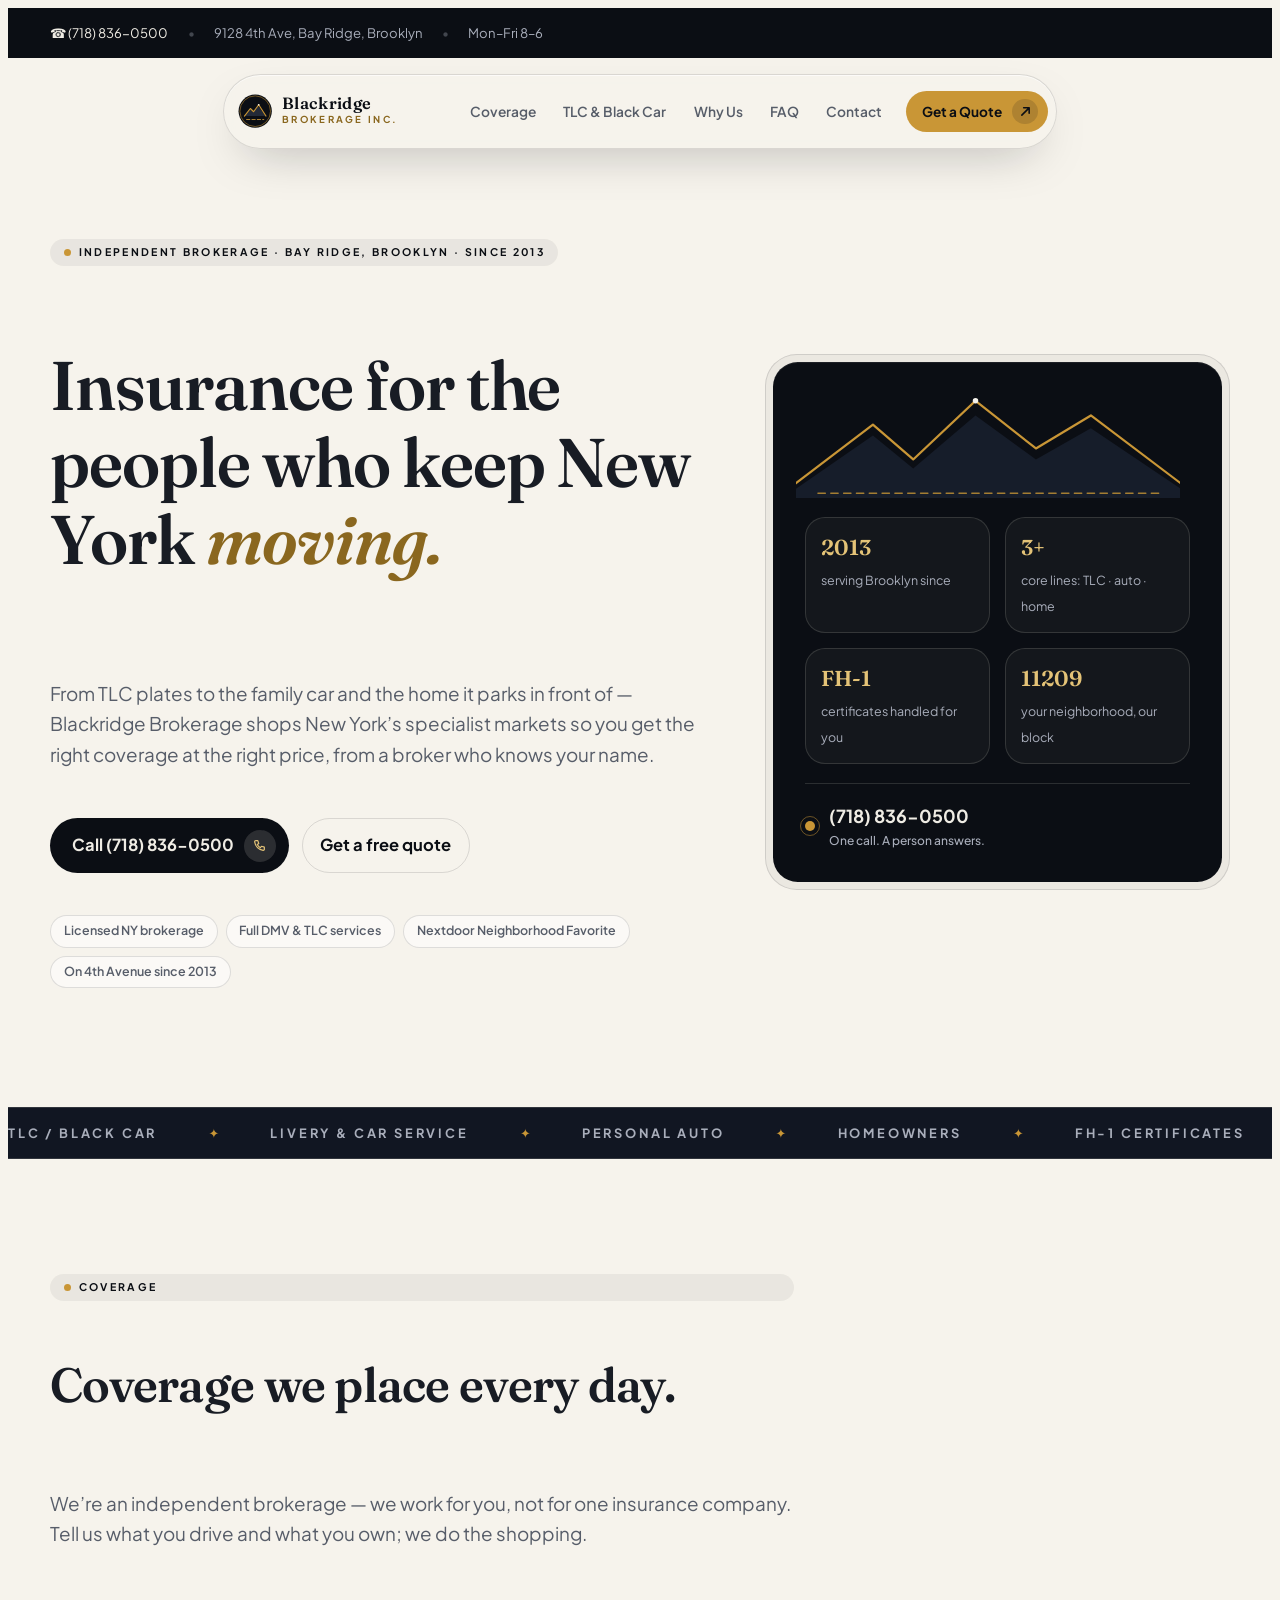
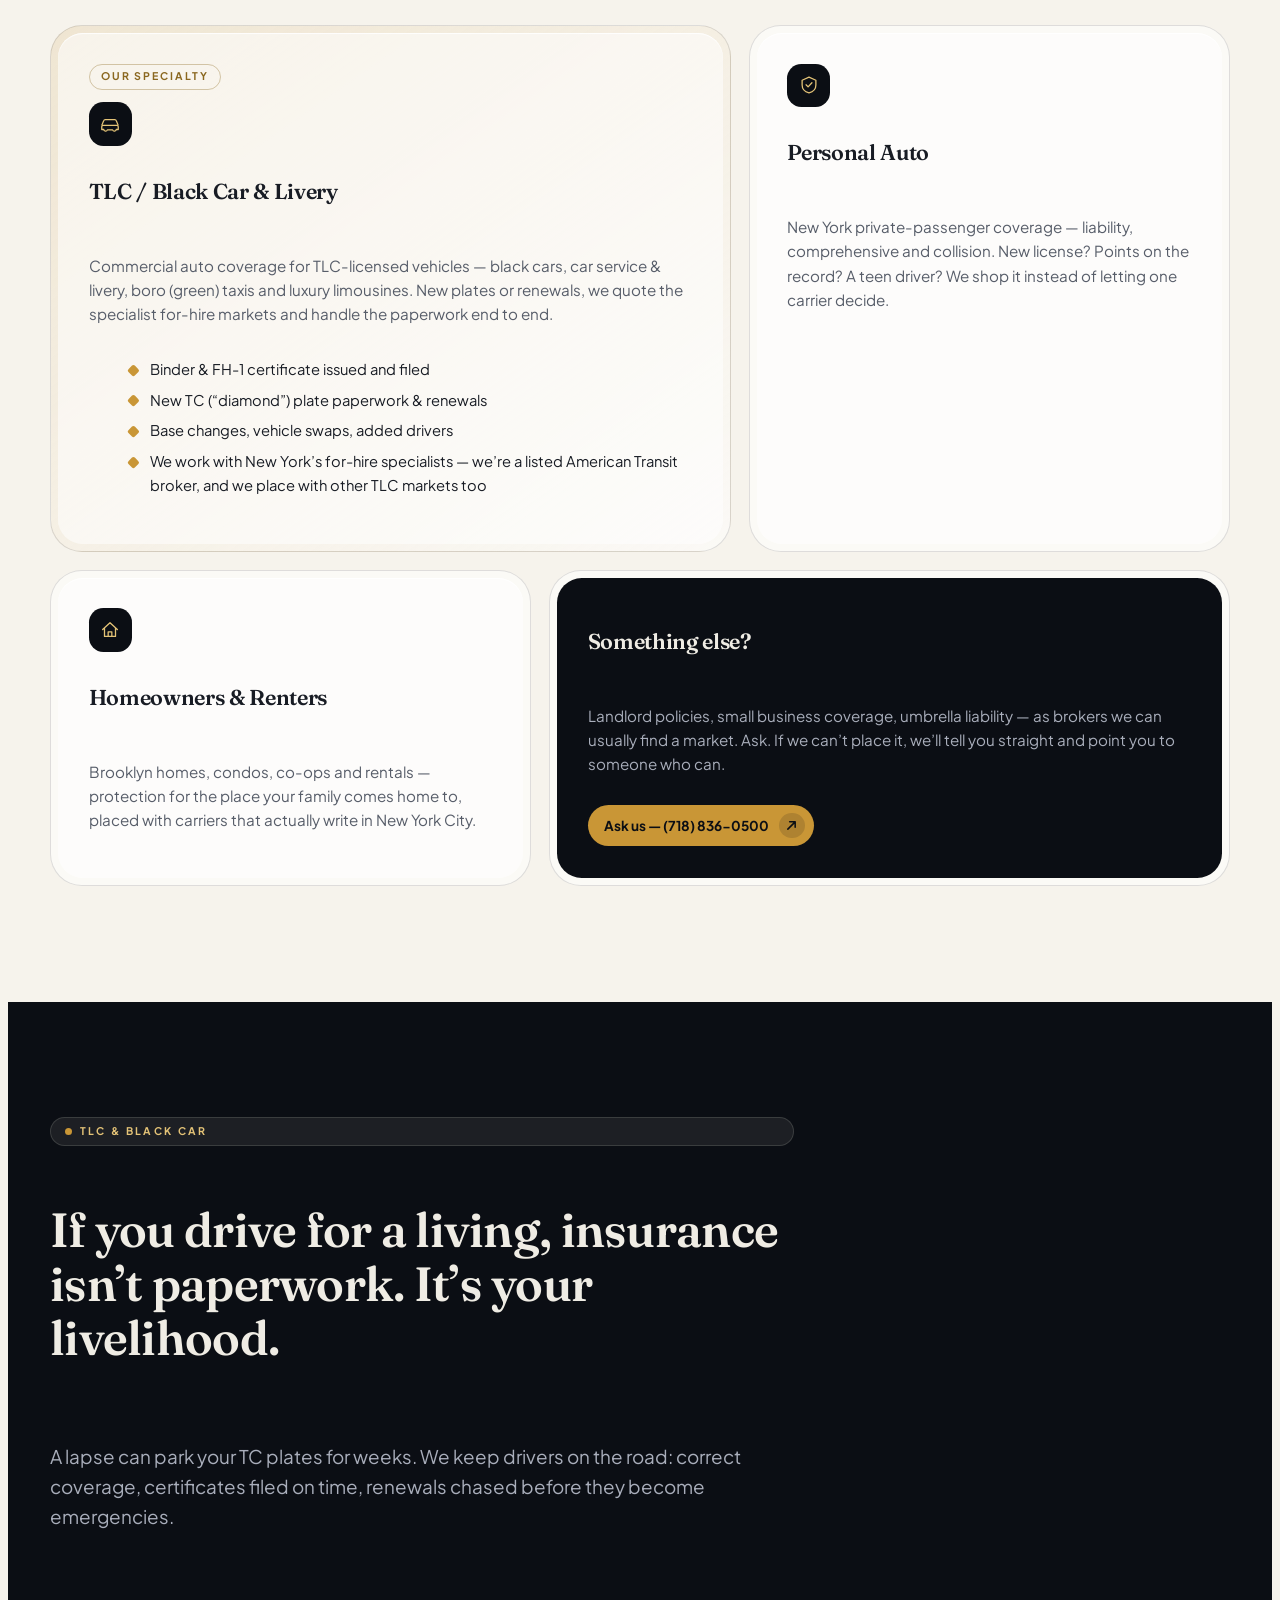
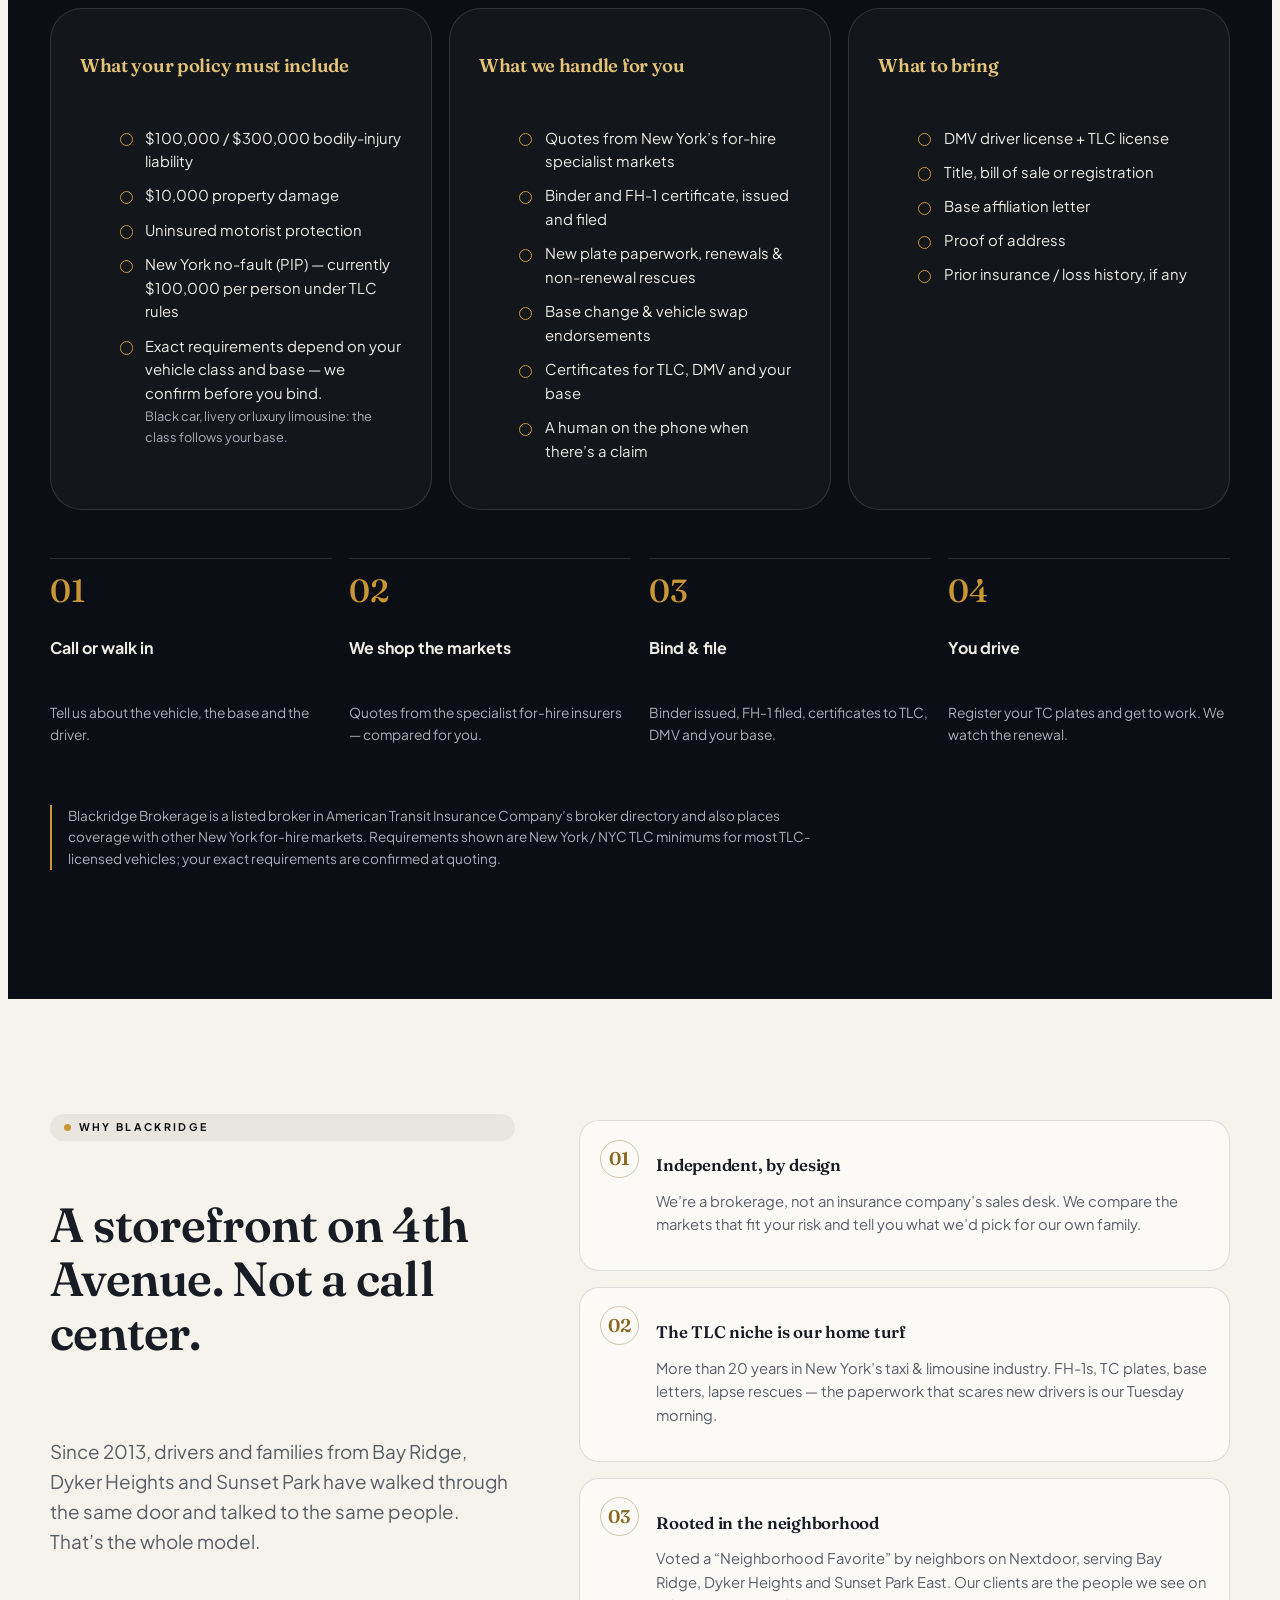
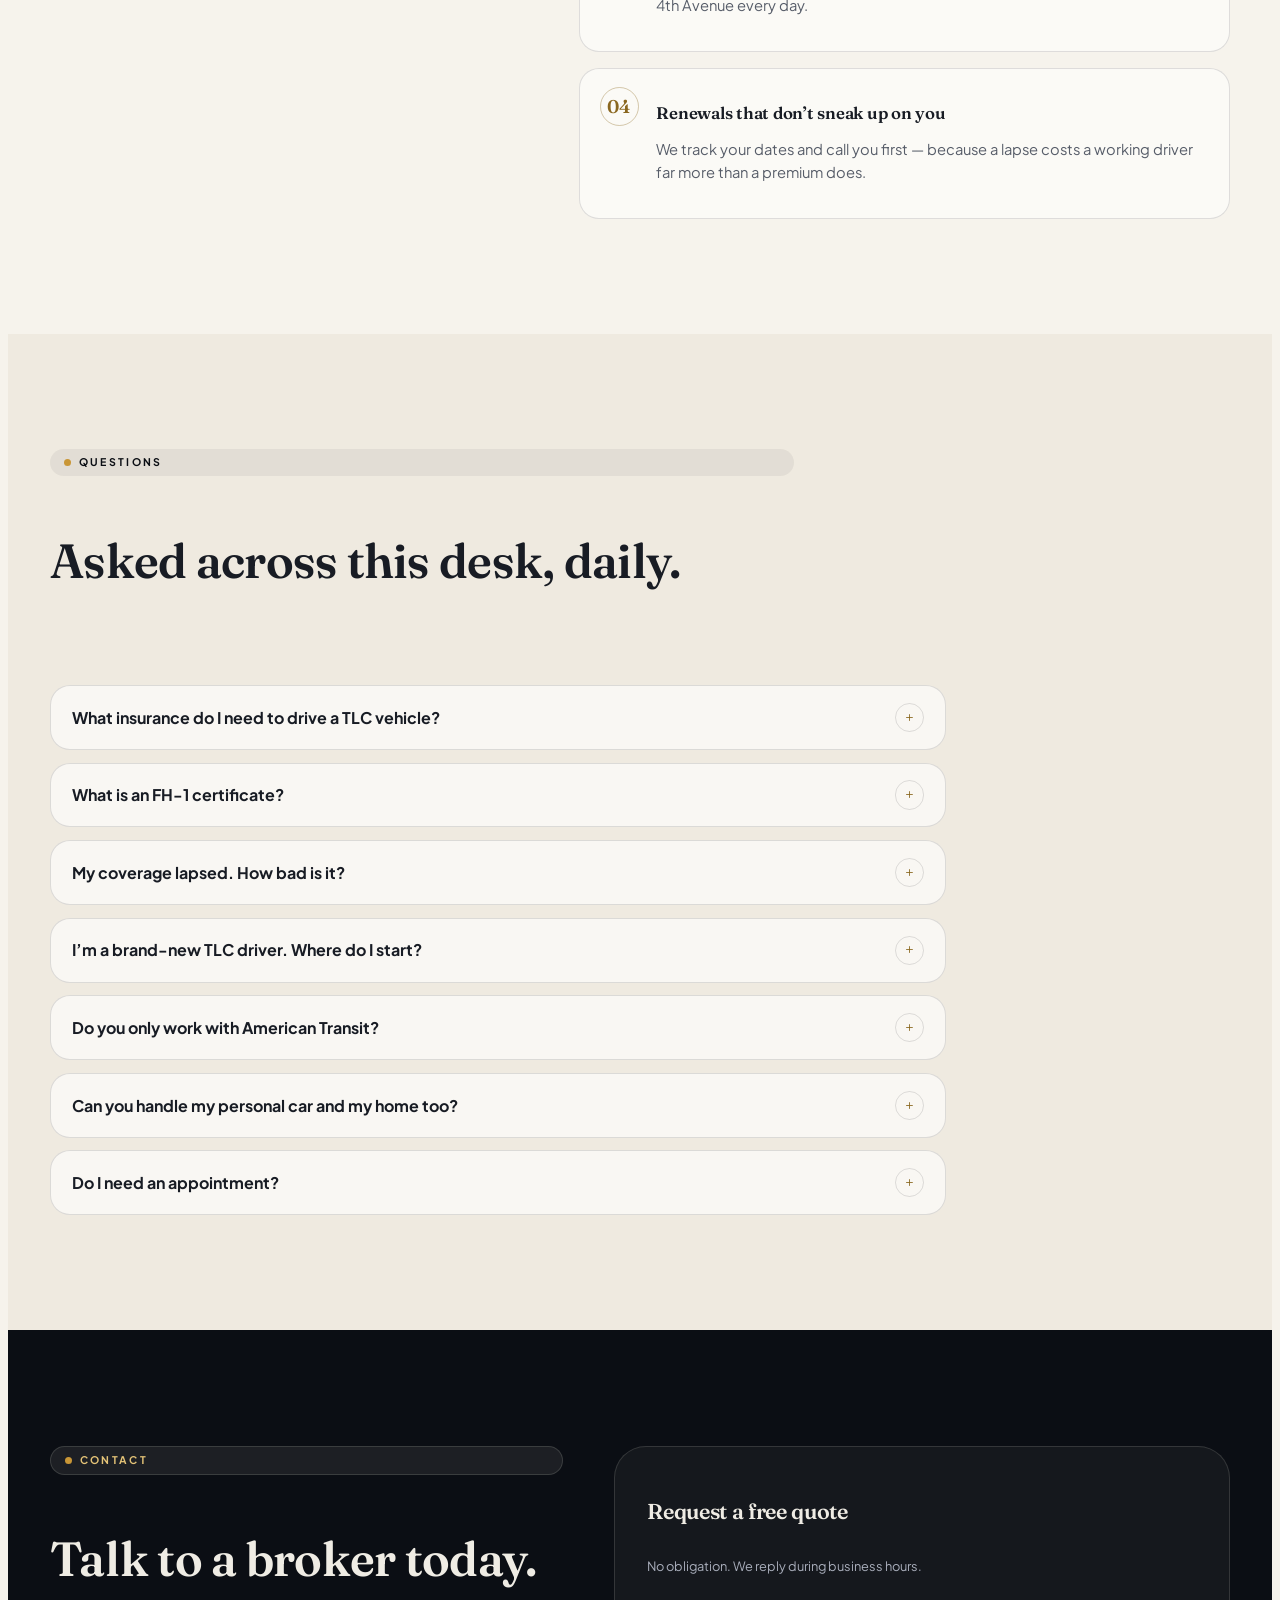
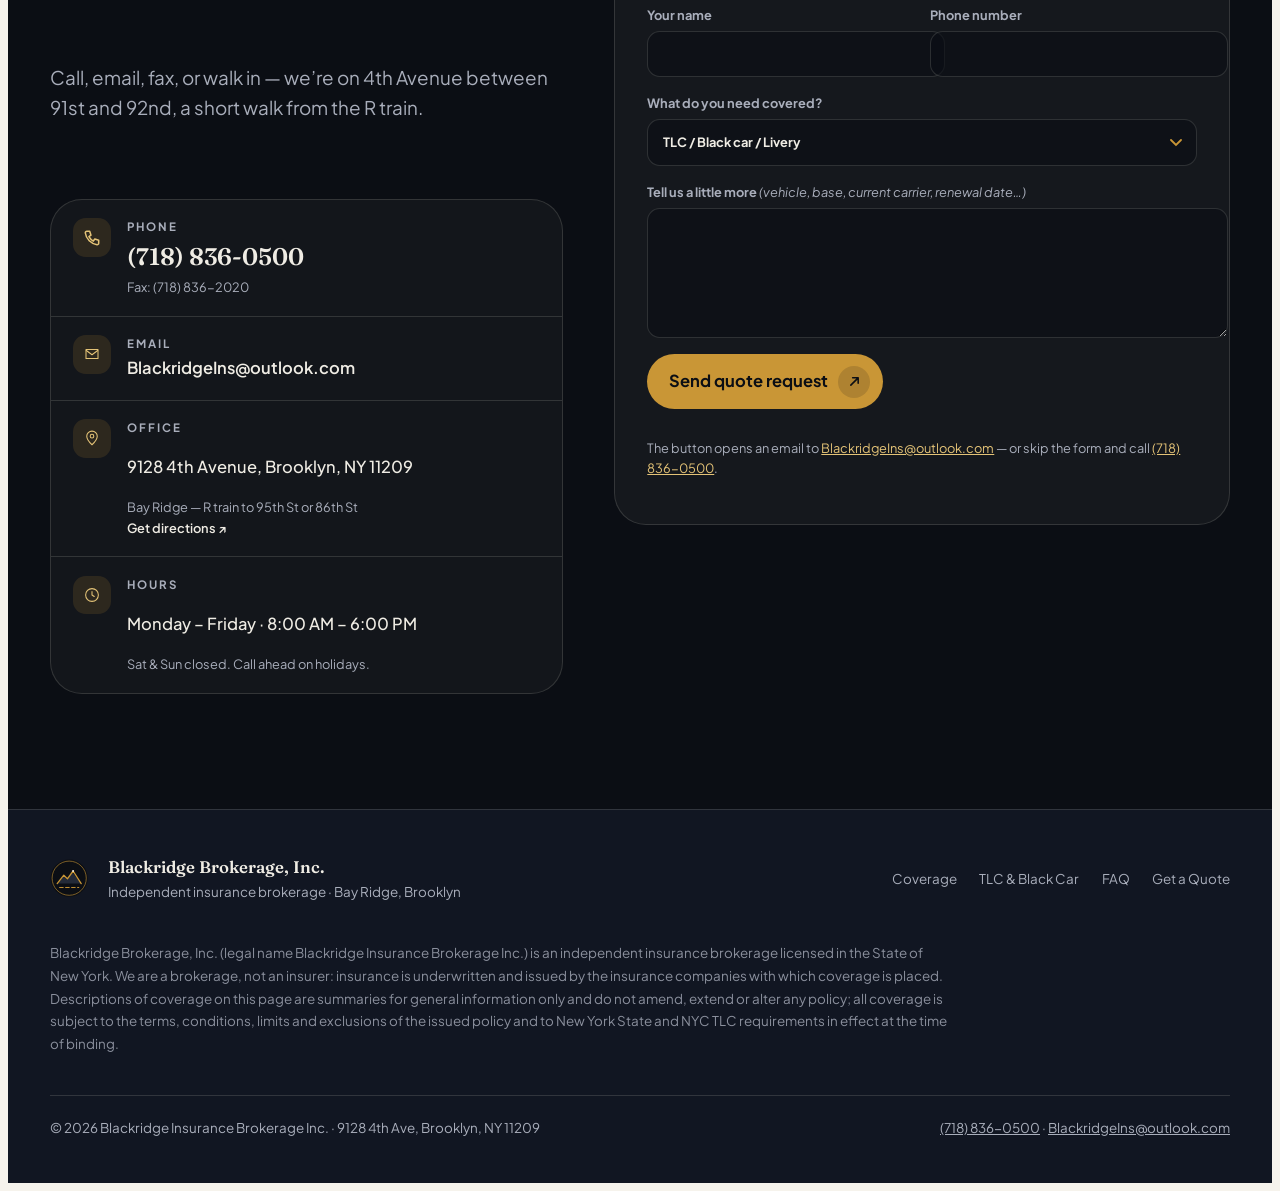
==== commit 3d76bda1: "Remove Arabic version — English-only site per client request Strips the EN/AR bilingual layer: Arabi" ====
--- a/index.html
+++ b/index.html
@@ -1,5 +1,5 @@
 <!doctype html>
-<html lang="en" dir="ltr">
+<html lang="en">
 <head>
 <meta charset="utf-8">
 <meta name="viewport" content="width=device-width, initial-scale=1, viewport-fit=cover">
@@ -42,7 +42,6 @@
     "opens": "08:00", "closes": "18:00"
   }],
   "areaServed": ["Bay Ridge", "Dyker Heights", "Sunset Park", "Brooklyn", "New York City"],
-  "knowsLanguage": ["en", "ar"],
   "sameAs": [
     "https://blackridgeinsdotcom.wordpress.com/",
     "https://nextdoor.com/pages/black-ridge-brokerage-brooklyn-ny/",
@@ -52,27 +51,23 @@
 </script>
 <link rel="preconnect" href="https://fonts.googleapis.com">
 <link rel="preconnect" href="https://fonts.gstatic.com" crossorigin>
-<link href="https://fonts.googleapis.com/css2?family=Fraunces:opsz,wght@9..144,400;9..144,500;9..144,600;9..144,700&family=Plus+Jakarta+Sans:wght@400;500;600;700;800&family=IBM+Plex+Sans+Arabic:wght@400;500;600;700&display=swap" rel="stylesheet">
+<link href="https://fonts.googleapis.com/css2?family=Fraunces:opsz,wght@9..144,400;9..144,500;9..144,600;9..144,700&family=Plus+Jakarta+Sans:wght@400;500;600;700;800&display=swap" rel="stylesheet">
 
 <!-- ============================================================
   BLACKRIDGE BROKERAGE, INC.  (legal: Blackridge Insurance Brokerage Inc.)
-  9128 4th Avenue, Brooklyn, NY 11209 · (718) 836-0500 · fax (718) 836-2020
-  BlackridgeIns@outlook.com · NY DOS ID 4505581, filed 2013-12-26
-
-  Single-file static site for GitHub Pages. Fully bilingual EN/AR:
-  every copy element carries a <span lang="en"> and <span lang="ar">
-  twin; the toggle flips <html lang/dir> and CSS hides the other
-  language. Layout uses logical properties so RTL mirrors for free.
-
-  BEFORE GOING LIVE — search "TODO" in this file:
-    · real domain (canonical + og:url + absolute og:image)
-    · confirm office hours (directories conflict: 9–5 vs 8–6)
-    · confirm BlackridgeIns@outlook.com is monitored (quote form mails there)
+  9128 4th Avenue, Brooklyn, NY 11209 - (718) 836-0500 - fax (718) 836-2020
+  BlackridgeIns@outlook.com - NY DOS ID 4505581, filed 2013-12-26
+
+  Single-file static site for GitHub Pages, English only.
+
+  BEFORE GOING LIVE - search "TODO" in this file:
+    - real domain (canonical + og:url + absolute og:image)
+    - confirm BlackridgeIns@outlook.com is monitored (quote form mails there)
 
   Accuracy guardrails baked into the copy (see PLAN.md):
-    · no PIP dollar figure (Local Law 90 of 2025 changed the floor)
-    · American Transit referenced only as "listed broker / one of the
-      specialist markets we work with" — no carrier-financial claims
+    - PIP stated as "currently $100,000" (TLC rule effective 2026-03-01)
+    - American Transit referenced only as "listed broker / one of the
+      specialist markets we work with" - no carrier-financial claims
 ============================================================ -->
 
 <style>
@@ -88,7 +83,6 @@
     --ease:cubic-bezier(.32,.72,0,1);
     --r-lg:2rem; --r-md:1.25rem;
   }
-  html[lang="ar"]{
     --font-display:"IBM Plex Sans Arabic",system-ui,sans-serif;
     --font-body:"IBM Plex Sans Arabic",system-ui,sans-serif;
   }
@@ -100,14 +94,8 @@
     line-height:1.6; font-size:16.5px;
     -webkit-font-smoothing:antialiased; text-rendering:optimizeLegibility;
   }
-  /* language gating (.keep-lang opts out — e.g. the toggle's own labels) */
-  html[lang="en"] body [lang="ar"]:not(.keep-lang){display:none !important}
-  html[lang="ar"] body [lang="en"]:not(.keep-lang){display:none !important}
-  html[lang="ar"] body{letter-spacing:0 !important}
 
   ::selection{background:var(--gold);color:var(--ink)}
-  /* keep phone numbers, emails and street addresses LTR inside RTL text */
-  a[href^="tel:"],a[href^="mailto:"],.ltr-iso{direction:ltr;unicode-bidi:isolate}
   a{color:inherit}
   img,svg{max-width:100%;display:block}
   .wrap{max-width:1180px;margin-inline:auto;padding-inline:clamp(1.1rem,4vw,2.5rem)}
@@ -125,15 +113,12 @@
   .strip a:hover{color:var(--gold-soft)}
   .strip .dot{opacity:.35}
   .strip .grow{flex:1}
-  .lang-toggle{
     display:inline-flex;align-items:center;gap:.15rem;background:rgba(239,236,228,.08);
     border:1px solid var(--line-inv);border-radius:99px;padding:.14rem;
   }
-  .lang-toggle button{
     font:inherit;font-weight:600;color:var(--muted-inv);background:none;border:0;cursor:pointer;
     padding:.18rem .7rem;border-radius:99px;transition:all .45s var(--ease);
   }
-  .lang-toggle button[aria-pressed="true"]{background:var(--gold);color:var(--ink)}
 
   /* ---------- floating nav ---------- */
   .navbar{position:sticky;top:0;z-index:40;pointer-events:none}
@@ -149,7 +134,6 @@
   .brand svg{width:2.15rem;height:2.15rem;flex:none}
   .brand b{font-family:var(--font-display);font-weight:600;font-size:1.02rem;letter-spacing:.02em;color:var(--ink);line-height:1.05;display:block}
   .brand small{display:block;font-size:.6rem;letter-spacing:.24em;text-transform:uppercase;color:var(--gold-deep);font-weight:700}
-  html[lang="ar"] .brand small{letter-spacing:.05em}
   .nav-links{display:flex;align-items:center;gap:.1rem;list-style:none}
   .nav-links a{
     text-decoration:none;font-size:.86rem;font-weight:600;color:var(--muted);
@@ -170,20 +154,15 @@
     transition:transform .5s var(--ease);
   }
   .btn:hover .ico{transform:translateX(.18rem) translateY(-1px) scale(1.06)}
-  html[dir="rtl"] .btn:hover .ico{transform:translateX(-.18rem) translateY(-1px) scale(1.06)}
-  html[dir="rtl"] .btn .ico svg{transform:scaleX(-1)}
   .btn-ink{background:var(--ink);color:var(--text-inv);padding:.72rem .8rem .72rem 1.35rem}
-  html[dir="rtl"] .btn-ink{padding:.72rem 1.35rem .72rem .8rem}
   .btn-ink .ico{background:rgba(239,236,228,.14);color:var(--gold-soft)}
   .btn-ink:hover{box-shadow:0 16px 34px -14px rgba(12,15,20,.55)}
   .btn-gold{background:var(--gold);color:var(--ink);padding:.72rem .8rem .72rem 1.35rem}
-  html[dir="rtl"] .btn-gold{padding:.72rem 1.35rem .72rem .8rem}
   .btn-gold .ico{background:rgba(12,15,20,.14);color:var(--ink)}
   .btn-gold:hover{box-shadow:0 16px 40px -14px rgba(201,150,54,.55)}
   .btn-ghost{background:none;color:var(--ink);padding:.72rem 1.1rem;border:1px solid var(--line)}
   .btn-ghost:hover{background:rgba(12,15,20,.05)}
   .btn-sm{font-size:.85rem;padding:.5rem .6rem .5rem 1rem}
-  html[dir="rtl"] .btn-sm{padding:.5rem 1rem .5rem .6rem}
   .btn-sm .ico{width:1.6rem;height:1.6rem}
 
   /* hamburger */
@@ -227,12 +206,10 @@
     display:inline-flex;align-items:center;gap:.5rem;border-radius:99px;padding:.32rem .85rem;
     font-size:.66rem;font-weight:700;letter-spacing:.22em;text-transform:uppercase;
   }
-  html[lang="ar"] .eyebrow{letter-spacing:.04em;font-size:.78rem}
   .eyebrow::before{content:"";width:.45rem;height:.45rem;border-radius:99px;background:var(--gold)}
   .eyebrow.on-paper{background:rgba(12,15,20,.055);color:var(--ink)}
   .eyebrow.on-ink{background:rgba(239,236,228,.08);color:var(--gold-soft);border:1px solid var(--line-inv)}
   h1,h2,h3{font-family:var(--font-display);font-weight:600;line-height:1.12;letter-spacing:-.015em}
-  html[lang="ar"] h1, html[lang="ar"] h2, html[lang="ar"] h3{letter-spacing:0;line-height:1.35;font-weight:700}
   h1{font-size:clamp(2.5rem,6vw,4.3rem)}
   h2{font-size:clamp(1.9rem,4.2vw,3rem)}
   .lede{color:var(--muted);font-size:clamp(1.02rem,1.6vw,1.18rem);max-width:56ch}
@@ -290,10 +267,8 @@
   .band-track{display:flex;gap:3.2rem;width:max-content;animation:slide 36s linear infinite}
   .band:hover .band-track{animation-play-state:paused}
   .band-track span{font-size:.8rem;font-weight:700;letter-spacing:.22em;text-transform:uppercase;white-space:nowrap;display:flex;align-items:center;gap:3.2rem}
-  html[lang="ar"] .band-track span{letter-spacing:.06em;font-size:.9rem}
   .band-track span::after{content:"✦";color:var(--gold);letter-spacing:0}
   @keyframes slide{to{transform:translateX(-50%)}}
-  html[dir="rtl"] .band-track{animation-name:slide-r}
   @keyframes slide-r{to{transform:translateX(50%)}}
   @media (prefers-reduced-motion:reduce){
     .band-track{animation:none;flex-wrap:wrap;width:auto;justify-content:center}
@@ -329,7 +304,6 @@
   .card-c h3{color:var(--text-inv)}
   .tagpill{font-size:.66rem;font-weight:700;letter-spacing:.18em;text-transform:uppercase;color:var(--gold-deep);
     border:1px solid rgba(138,103,31,.35);border-radius:99px;padding:.22rem .7rem;justify-self:start}
-  html[lang="ar"] .tagpill{letter-spacing:.03em;font-size:.75rem}
 
   /* ---------- TLC deep dive (ink) ---------- */
   .ink{background:var(--ink);color:var(--text-inv)}
@@ -386,7 +360,6 @@
   .c-row:last-child{border-bottom:0}
   .c-row .ic{flex:none;width:2.4rem;height:2.4rem;border-radius:.8rem;background:rgba(201,150,54,.14);color:var(--gold-soft);display:grid;place-items:center}
   .c-row b{display:block;font-size:.72rem;letter-spacing:.18em;text-transform:uppercase;color:var(--muted-inv);font-weight:700;margin-bottom:.1rem}
-  html[lang="ar"] .c-row b{letter-spacing:.03em;font-size:.8rem}
   .c-row a{color:var(--text-inv);text-decoration:none;font-weight:600}
   .c-row a:hover{color:var(--gold-soft)}
   .c-row .big{font-size:1.5rem;font-family:var(--font-display);font-weight:600}
@@ -404,7 +377,6 @@
   input:focus,select:focus,textarea:focus{outline:none;border-color:var(--gold)}
   select{appearance:none;background-image:url("data:image/svg+xml,%3Csvg xmlns='http://www.w3.org/2000/svg' width='12' height='8'%3E%3Cpath d='M1 1l5 5 5-5' fill='none' stroke='%23C99636' stroke-width='1.8' stroke-linecap='round'/%3E%3C/svg%3E");
     background-repeat:no-repeat;background-position:right .9rem center}
-  html[dir="rtl"] select{background-position:left .9rem center}
   textarea{min-height:6.5rem;resize:vertical}
   .form-note{font-size:.8rem;color:var(--muted-inv)}
   .form-note a{color:var(--gold-soft)}
@@ -444,7 +416,7 @@
 <body>
 <script>document.documentElement.classList.add('js');</script>
 
-<a class="skip" href="#main"><span lang="en">Skip to content</span><span lang="ar">تجاوز إلى المحتوى</span></a>
+<a class="skip" href="#main"><span>Skip to content</span></a>
 
 <!-- ======================= top strip ======================= -->
 <div class="strip">
@@ -452,19 +424,13 @@
     <a href="tel:+17188360500" aria-label="Call Blackridge Brokerage">☎ (718) 836-0500</a>
     <span class="dot hide-s">•</span>
     <span class="hide-s">
-      <span lang="en">9128 4th Ave, Bay Ridge, Brooklyn</span>
-      <span lang="ar">‏9128 4th Ave، باي ريدج، بروكلين</span>
-    </span>
+      <span>9128 4th Ave, Bay Ridge, Brooklyn</span>
+      </span>
     <span class="dot hide-s">•</span>
     <span class="hide-s">
-      <span lang="en">Mon–Fri 8–6</span>
-      <span lang="ar">الاثنين–الجمعة 8–6</span>
-    </span>
+      <span>Mon–Fri 8–6</span>
+      </span>
     <span class="grow"></span>
-    <div class="lang-toggle" role="group" aria-label="Language / اللغة">
-      <button type="button" id="lang-en" lang="en" class="keep-lang" aria-pressed="true">English</button>
-      <button type="button" id="lang-ar" lang="ar" class="keep-lang" aria-pressed="false">العربية</button>
-    </div>
   </div>
 </div>
 
@@ -476,19 +442,18 @@
         <svg viewBox="0 0 64 64" aria-hidden="true"><circle cx="32" cy="32" r="31" fill="#0B0E14"/><circle cx="32" cy="32" r="28.5" fill="none" stroke="#C99636" stroke-width="1.1" opacity=".9"/><path d="M13 41 L22.5 28.5 L28.5 34.5 L37 22 L44 31 L51 41 Z" fill="#232A38"/><path d="M12 41 L23 27 L29 33 L38.5 20 L52 41" fill="none" stroke="#C99636" stroke-width="2.2" stroke-linejoin="round" stroke-linecap="round"/><circle cx="38.5" cy="20" r="1.6" fill="#F6F3EC"/><line x1="16" y1="47.5" x2="48" y2="47.5" stroke="#C99636" stroke-width="1.6" stroke-linecap="round" stroke-dasharray="6 4"/></svg>
         <span>
           <b>Blackridge</b>
-          <small><span lang="en">Brokerage&nbsp;Inc.</span><span lang="ar">للوساطة التأمينية</span></small>
+          <small><span>Brokerage&nbsp;Inc.</span></small>
         </span>
       </a>
       <ul class="nav-links">
-        <li><a href="#coverage"><span lang="en">Coverage</span><span lang="ar">التغطيات</span></a></li>
-        <li><a href="#tlc"><span lang="en">TLC &amp; Black Car</span><span lang="ar">تأمين TLC</span></a></li>
-        <li><a href="#why"><span lang="en">Why Us</span><span lang="ar">لماذا نحن</span></a></li>
-        <li><a href="#faq"><span lang="en">FAQ</span><span lang="ar">الأسئلة</span></a></li>
-        <li><a href="#contact"><span lang="en">Contact</span><span lang="ar">اتصل بنا</span></a></li>
+        <li><a href="#coverage"><span>Coverage</span></a></li>
+        <li><a href="#tlc"><span>TLC &amp; Black Car</span></a></li>
+        <li><a href="#why"><span>Why Us</span></a></li>
+        <li><a href="#faq"><span>FAQ</span></a></li>
+        <li><a href="#contact"><span>Contact</span></a></li>
       </ul>
       <a class="btn btn-gold btn-sm nav-cta" href="#quote">
-        <span lang="en">Get a Quote</span><span lang="ar">اطلب عرض سعر</span>
-        <span class="ico" aria-hidden="true"><svg width="11" height="11" viewBox="0 0 12 12" fill="none"><path d="M2 10L10 2M10 2H4M10 2v6" stroke="currentColor" stroke-width="1.7" stroke-linecap="round" stroke-linejoin="round"/></svg></span>
+        <span>Get a Quote</span><span class="ico" aria-hidden="true"><svg width="11" height="11" viewBox="0 0 12 12" fill="none"><path d="M2 10L10 2M10 2H4M10 2v6" stroke="currentColor" stroke-width="1.7" stroke-linecap="round" stroke-linejoin="round"/></svg></span>
       </a>
       <button class="burger" id="burger" aria-label="Menu" aria-expanded="false" aria-controls="overlay-menu">
         <span></span><span></span>
@@ -499,11 +464,11 @@
 
 <!-- mobile overlay -->
 <div class="overlay" id="overlay-menu" aria-hidden="true">
-  <a href="#coverage"><span lang="en">Coverage</span><span lang="ar">التغطيات</span></a>
-  <a href="#tlc"><span lang="en">TLC &amp; Black Car</span><span lang="ar">تأمين TLC والسيارات السوداء</span></a>
-  <a href="#why"><span lang="en">Why Blackridge</span><span lang="ar">لماذا بلاكريدج</span></a>
-  <a href="#faq"><span lang="en">FAQ</span><span lang="ar">الأسئلة الشائعة</span></a>
-  <a href="#quote"><span lang="en">Get a Quote</span><span lang="ar">اطلب عرض سعر</span></a>
+  <a href="#coverage"><span>Coverage</span></a>
+  <a href="#tlc"><span>TLC &amp; Black Car</span></a>
+  <a href="#why"><span>Why Blackridge</span></a>
+  <a href="#faq"><span>FAQ</span></a>
+  <a href="#quote"><span>Get a Quote</span></a>
   <a class="o-call" href="tel:+17188360500">☎ (718) 836-0500</a>
 </div>
 
@@ -514,31 +479,26 @@
   <div class="wrap">
     <div class="hero-copy">
       <span class="eyebrow on-paper reveal">
-        <span lang="en">Independent brokerage · Bay Ridge, Brooklyn · Since 2013</span>
-        <span lang="ar">وساطة تأمين مستقلة · باي ريدج، بروكلين · منذ 2013</span>
-      </span>
+        <span>Independent brokerage · Bay Ridge, Brooklyn · Since 2013</span>
+        </span>
       <h1 class="reveal" data-d="1">
-        <span lang="en">Insurance for the people who keep New York <em>moving.</em></span>
-        <span lang="ar">تأمينٌ لمن يُبقون نيويورك في <em>حركة.</em></span>
-      </h1>
+        <span>Insurance for the people who keep New York <em>moving.</em></span>
+        </h1>
       <p class="lede reveal" data-d="2">
-        <span lang="en">From TLC plates to the family car and the home it parks in front of — Blackridge Brokerage shops New York’s specialist markets so you get the right coverage at the right price, from a broker who knows your name.</span>
-        <span lang="ar">من لوحات TLC إلى سيارة العائلة والبيت الذي تقف أمامه — تبحث بلاكريدج للوساطة التأمينية في أسواق نيويورك المتخصصة لتحصل على التغطية الصحيحة بالسعر المناسب، من وسيطٍ يعرفك بالاسم.</span>
-      </p>
+        <span>From TLC plates to the family car and the home it parks in front of — Blackridge Brokerage shops New York’s specialist markets so you get the right coverage at the right price, from a broker who knows your name.</span>
+        </p>
       <div class="hero-ctas reveal" data-d="3">
         <a class="btn btn-ink" href="tel:+17188360500">
-          <span lang="en">Call (718) 836-0500</span><span lang="ar">اتصل الآن ‎(718) 836-0500‎</span>
-          <span class="ico" aria-hidden="true"><svg width="13" height="13" viewBox="0 0 14 14" fill="none"><path d="M3 1.8h2.2l1 3-1.6 1.2a9 9 0 0 0 3.4 3.4L9.2 7.8l3 1V11a1.2 1.2 0 0 1-1.3 1.2A10.7 10.7 0 0 1 1.8 3.1 1.2 1.2 0 0 1 3 1.8Z" stroke="currentColor" stroke-width="1.3" stroke-linejoin="round"/></svg></span>
+          <span>Call (718) 836-0500</span><span class="ico" aria-hidden="true"><svg width="13" height="13" viewBox="0 0 14 14" fill="none"><path d="M3 1.8h2.2l1 3-1.6 1.2a9 9 0 0 0 3.4 3.4L9.2 7.8l3 1V11a1.2 1.2 0 0 1-1.3 1.2A10.7 10.7 0 0 1 1.8 3.1 1.2 1.2 0 0 1 3 1.8Z" stroke="currentColor" stroke-width="1.3" stroke-linejoin="round"/></svg></span>
         </a>
         <a class="btn btn-ghost" href="#quote">
-          <span lang="en">Get a free quote</span><span lang="ar">اطلب عرض سعر مجاني</span>
-        </a>
+          <span>Get a free quote</span></a>
       </div>
       <ul class="chips reveal" data-d="4">
-        <li><span lang="en">Licensed NY brokerage</span><span lang="ar">وساطة مرخّصة في نيويورك</span></li>
-        <li><span lang="en">Full DMV &amp; TLC services</span><span lang="ar">خدمات DMV وTLC كاملة</span></li>
-        <li><span lang="en">Nextdoor Neighborhood Favorite</span><span lang="ar">「المفضّلة لدى الجيران」 على Nextdoor</span></li>
-        <li><span lang="en">On 4th Avenue since 2013</span><span lang="ar">في الجادة الرابعة منذ 2013</span></li>
+        <li><span>Licensed NY brokerage</span></li>
+        <li><span>Full DMV &amp; TLC services</span></li>
+        <li><span>Nextdoor Neighborhood Favorite</span></li>
+        <li><span>On 4th Avenue since 2013</span></li>
       </ul>
     </div>
 
@@ -551,16 +511,16 @@
           <line x1="24" y1="115" x2="396" y2="115" stroke="#C99636" stroke-width="1.6" stroke-dasharray="8 6" stroke-linecap="round" opacity=".8"/>
         </svg>
         <div class="hero-facts">
-          <div class="fact"><b>2013</b><span lang="en">serving Brooklyn since</span><span lang="ar">نخدم بروكلين منذ</span></div>
-          <div class="fact"><b>3+</b><span lang="en">core lines: TLC · auto · home</span><span lang="ar">تغطيات أساسية: TLC · سيارات · منازل</span></div>
-          <div class="fact"><b>FH-1</b><span lang="en">certificates handled for you</span><span lang="ar">شهادات نصدرها ونقدّمها عنك</span></div>
-          <div class="fact"><b>11209</b><span lang="en">your neighborhood, our block</span><span lang="ar">حيّك هو عنواننا</span></div>
+          <div class="fact"><b>2013</b><span>serving Brooklyn since</span></div>
+          <div class="fact"><b>3+</b><span>core lines: TLC · auto · home</span></div>
+          <div class="fact"><b>FH-1</b><span>certificates handled for you</span></div>
+          <div class="fact"><b>11209</b><span>your neighborhood, our block</span></div>
         </div>
         <div class="card-call">
           <span class="pulse-dot" aria-hidden="true"></span>
           <div>
             <a href="tel:+17188360500">(718) 836-0500</a>
-            <small><span lang="en">One call. A person answers.</span><span lang="ar">مكالمة واحدة… ويردّ عليك إنسان.</span></small>
+            <small><span>One call. A person answers.</span></small>
           </div>
         </div>
       </div>
@@ -571,40 +531,36 @@
 <!-- ======================= marquee ======================= -->
 <div class="band" aria-hidden="true">
   <div class="band-track">
-    <span lang="en">TLC / Black Car</span><span lang="en">Livery &amp; Car Service</span><span lang="en">Personal Auto</span><span lang="en">Homeowners</span><span lang="en">FH-1 Certificates</span><span lang="en">New TC Plates</span><span lang="en">Renewals</span>
-    <span lang="en" class="dup">TLC / Black Car</span><span lang="en" class="dup">Livery &amp; Car Service</span><span lang="en" class="dup">Personal Auto</span><span lang="en" class="dup">Homeowners</span><span lang="en" class="dup">FH-1 Certificates</span><span lang="en" class="dup">New TC Plates</span><span lang="en" class="dup">Renewals</span>
-    <span lang="ar">تأمين TLC والسيارات السوداء</span><span lang="ar">الليموزين وسيارات الخدمة</span><span lang="ar">تأمين السيارات الشخصية</span><span lang="ar">تأمين المنازل</span><span lang="ar">شهادات FH-1</span><span lang="ar">لوحات TC جديدة</span><span lang="ar">التجديدات</span>
-    <span lang="ar" class="dup">تأمين TLC والسيارات السوداء</span><span lang="ar" class="dup">الليموزين وسيارات الخدمة</span><span lang="ar" class="dup">تأمين السيارات الشخصية</span><span lang="ar" class="dup">تأمين المنازل</span><span lang="ar" class="dup">شهادات FH-1</span><span lang="ar" class="dup">لوحات TC جديدة</span><span lang="ar" class="dup">التجديدات</span>
-  </div>
+    <span>TLC / Black Car</span><span>Livery &amp; Car Service</span><span>Personal Auto</span><span>Homeowners</span><span>FH-1 Certificates</span><span>New TC Plates</span><span>Renewals</span>
+    <span class="dup">TLC / Black Car</span><span class="dup">Livery &amp; Car Service</span><span class="dup">Personal Auto</span><span class="dup">Homeowners</span><span class="dup">FH-1 Certificates</span><span class="dup">New TC Plates</span><span class="dup">Renewals</span>
+    </div>
 </div>
 
 <!-- ======================= coverage ======================= -->
 <section id="coverage">
   <div class="wrap">
     <div class="sec-head">
-      <span class="eyebrow on-paper reveal"><span lang="en">Coverage</span><span lang="ar">التغطيات</span></span>
-      <h2 class="reveal" data-d="1"><span lang="en">Coverage we place every day.</span><span lang="ar">تغطيات نضعها لعملائنا كل يوم.</span></h2>
+      <span class="eyebrow on-paper reveal"><span>Coverage</span></span>
+      <h2 class="reveal" data-d="1"><span>Coverage we place every day.</span></h2>
       <p class="lede reveal" data-d="2">
-        <span lang="en">We’re an independent brokerage — we work for you, not for one insurance company. Tell us what you drive and what you own; we do the shopping.</span>
-        <span lang="ar">نحن وساطة مستقلة — نعمل لمصلحتك أنت، لا لمصلحة شركة تأمين واحدة. أخبرنا ماذا تقود وماذا تملك، ونحن نتولّى البحث والمقارنة.</span>
-      </p>
+        <span>We’re an independent brokerage — we work for you, not for one insurance company. Tell us what you drive and what you own; we do the shopping.</span>
+        </p>
     </div>
 
     <div class="bento">
       <div class="card card-flag reveal">
         <div class="core">
-          <span class="tagpill"><span lang="en">Our specialty</span><span lang="ar">تخصصنا</span></span>
+          <span class="tagpill"><span>Our specialty</span></span>
           <div class="glyph" aria-hidden="true"><svg width="22" height="22" viewBox="0 0 24 24" fill="none"><path d="M3 13.5 5 8.6A2 2 0 0 1 6.9 7.3h10.2A2 2 0 0 1 19 8.6l2 4.9M4.5 13.5h15a1.5 1.5 0 0 1 1.5 1.5v3h-2.2a2 2 0 0 1-3.9.4H9.1a2 2 0 0 1-3.9-.4H3v-3a1.5 1.5 0 0 1 1.5-1.5Z" stroke="currentColor" stroke-width="1.4" stroke-linejoin="round"/></svg></div>
-          <h3><span lang="en">TLC / Black Car &amp; Livery</span><span lang="ar">تأمين TLC — السيارات السوداء والليموزين</span></h3>
+          <h3><span>TLC / Black Car &amp; Livery</span></h3>
           <p>
-            <span lang="en">Commercial auto coverage for TLC-licensed vehicles — black cars, car service &amp; livery, boro (green) taxis and luxury limousines. New plates or renewals, we quote the specialist for-hire markets and handle the paperwork end to end.</span>
-            <span lang="ar">تأمين تجاري للمركبات المرخّصة من لجنة TLC — السيارات السوداء، سيارات الخدمة (Livery)، تاكسي البورو الأخضر، والليموزين. لوحات جديدة أو تجديد، نأخذ لك الأسعار من الأسواق المتخصصة وننجز الأوراق من أولها إلى آخرها.</span>
-          </p>
+            <span>Commercial auto coverage for TLC-licensed vehicles — black cars, car service &amp; livery, boro (green) taxis and luxury limousines. New plates or renewals, we quote the specialist for-hire markets and handle the paperwork end to end.</span>
+            </p>
           <ul>
-            <li><span lang="en">Binder &amp; FH-1 certificate issued and filed</span><span lang="ar">إصدار البوليصة المؤقتة وشهادة FH-1 وتقديمها</span></li>
-            <li><span lang="en">New TC (“diamond”) plate paperwork &amp; renewals</span><span lang="ar">أوراق لوحات TC الجديدة والتجديدات</span></li>
-            <li><span lang="en">Base changes, vehicle swaps, added drivers</span><span lang="ar">تغيير البيس، استبدال المركبة، إضافة سائقين</span></li>
-            <li><span lang="en">We work with New York’s for-hire specialists — we’re a listed American Transit broker, and we place with other TLC markets too</span><span lang="ar">نتعامل مع شركات نيويورك المتخصصة — نحن وسيط مُدرج لدى American Transit، ونضع التأمين لدى أسواق TLC أخرى أيضًا</span></li>
+            <li><span>Binder &amp; FH-1 certificate issued and filed</span></li>
+            <li><span>New TC (“diamond”) plate paperwork &amp; renewals</span></li>
+            <li><span>Base changes, vehicle swaps, added drivers</span></li>
+            <li><span>We work with New York’s for-hire specialists — we’re a listed American Transit broker, and we place with other TLC markets too</span></li>
           </ul>
         </div>
       </div>
@@ -612,35 +568,31 @@
       <div class="card card-a reveal" data-d="1">
         <div class="core">
           <div class="glyph" aria-hidden="true"><svg width="22" height="22" viewBox="0 0 24 24" fill="none"><path d="M12 3.5 4.5 6.8v5.1c0 4.6 3.2 7.5 7.5 8.6 4.3-1.1 7.5-4 7.5-8.6V6.8L12 3.5Z" stroke="currentColor" stroke-width="1.4" stroke-linejoin="round"/><path d="m8.8 11.8 2.2 2.2 4.2-4.4" stroke="currentColor" stroke-width="1.4" stroke-linecap="round" stroke-linejoin="round"/></svg></div>
-          <h3><span lang="en">Personal Auto</span><span lang="ar">تأمين السيارات الشخصية</span></h3>
+          <h3><span>Personal Auto</span></h3>
           <p>
-            <span lang="en">New York private-passenger coverage — liability, comprehensive and collision. New license? Points on the record? A teen driver? We shop it instead of letting one carrier decide.</span>
-            <span lang="ar">تأمين السيارات الخاصة في نيويورك — مسؤولية، شامل وحوادث. رخصة جديدة؟ نقاط مخالفات؟ سائق مراهق في البيت؟ نقارن الأسعار بدلاً من أن تقرر شركة واحدة عنك.</span>
-          </p>
+            <span>New York private-passenger coverage — liability, comprehensive and collision. New license? Points on the record? A teen driver? We shop it instead of letting one carrier decide.</span>
+            </p>
         </div>
       </div>
 
       <div class="card card-b reveal">
         <div class="core">
           <div class="glyph" aria-hidden="true"><svg width="22" height="22" viewBox="0 0 24 24" fill="none"><path d="M4 11.5 12 4l8 7.5M6 10v9h12v-9" stroke="currentColor" stroke-width="1.4" stroke-linecap="round" stroke-linejoin="round"/><path d="M10 19v-5h4v5" stroke="currentColor" stroke-width="1.4" stroke-linejoin="round"/></svg></div>
-          <h3><span lang="en">Homeowners &amp; Renters</span><span lang="ar">تأمين المنازل والمستأجرين</span></h3>
+          <h3><span>Homeowners &amp; Renters</span></h3>
           <p>
-            <span lang="en">Brooklyn homes, condos, co-ops and rentals — protection for the place your family comes home to, placed with carriers that actually write in New York City.</span>
-            <span lang="ar">منازل بروكلين والشقق التمليك والتعاونية والإيجارات — حماية للمكان الذي تعود إليه عائلتك، لدى شركات تكتب فعلاً وثائق في مدينة نيويورك.</span>
-          </p>
+            <span>Brooklyn homes, condos, co-ops and rentals — protection for the place your family comes home to, placed with carriers that actually write in New York City.</span>
+            </p>
         </div>
       </div>
 
       <div class="card card-c reveal" data-d="1">
         <div class="core">
-          <h3><span lang="en">Something else?</span><span lang="ar">تحتاج شيئًا آخر؟</span></h3>
+          <h3><span>Something else?</span></h3>
           <p>
-            <span lang="en">Landlord policies, small business coverage, umbrella liability — as brokers we can usually find a market. Ask. If we can’t place it, we’ll tell you straight and point you to someone who can.</span>
-            <span lang="ar">وثائق الملّاك، تأمين الأعمال الصغيرة، مظلة المسؤولية الإضافية — كوسطاء نستطيع غالبًا إيجاد سوق مناسبة. اسألنا؛ وإن لم نستطع، نقولها لك بصراحة وندلّك على من يستطيع.</span>
-          </p>
+            <span>Landlord policies, small business coverage, umbrella liability — as brokers we can usually find a market. Ask. If we can’t place it, we’ll tell you straight and point you to someone who can.</span>
+            </p>
           <a class="btn btn-gold btn-sm" href="tel:+17188360500" style="justify-self:start">
-            <span lang="en">Ask us — (718) 836-0500</span><span lang="ar">اسألنا — ‎(718) 836-0500‎</span>
-            <span class="ico" aria-hidden="true"><svg width="11" height="11" viewBox="0 0 12 12" fill="none"><path d="M2 10L10 2M10 2H4M10 2v6" stroke="currentColor" stroke-width="1.7" stroke-linecap="round" stroke-linejoin="round"/></svg></span>
+            <span>Ask us — (718) 836-0500</span><span class="ico" aria-hidden="true"><svg width="11" height="11" viewBox="0 0 12 12" fill="none"><path d="M2 10L10 2M10 2H4M10 2v6" stroke="currentColor" stroke-width="1.7" stroke-linecap="round" stroke-linejoin="round"/></svg></span>
           </a>
         </div>
       </div>
@@ -652,67 +604,63 @@
 <section class="ink" id="tlc">
   <div class="wrap">
     <div class="sec-head">
-      <span class="eyebrow on-ink reveal"><span lang="en">TLC &amp; Black Car</span><span lang="ar">تأمين TLC والسيارات السوداء</span></span>
+      <span class="eyebrow on-ink reveal"><span>TLC &amp; Black Car</span></span>
       <h2 class="reveal" data-d="1">
-        <span lang="en">If you drive for a living, insurance isn’t paperwork. It’s your livelihood.</span>
-        <span lang="ar">إذا كانت القيادة مصدر رزقك، فالتأمين ليس أوراقًا — إنه لقمة عيشك.</span>
-      </h2>
+        <span>If you drive for a living, insurance isn’t paperwork. It’s your livelihood.</span>
+        </h2>
       <p class="lede reveal" data-d="2">
-        <span lang="en">A lapse can park your TC plates for weeks. We keep drivers on the road: correct coverage, certificates filed on time, renewals chased before they become emergencies.</span>
-        <span lang="ar">انقطاع التأمين قد يوقف لوحاتك أسابيع. نحن نُبقي السائقين على الطريق: تغطية صحيحة، شهادات تُقدَّم في وقتها، وتجديدات نتابعها قبل أن تتحول إلى طوارئ.</span>
-      </p>
+        <span>A lapse can park your TC plates for weeks. We keep drivers on the road: correct coverage, certificates filed on time, renewals chased before they become emergencies.</span>
+        </p>
     </div>
 
     <div class="tlc-grid">
       <div class="tlc-col reveal">
-        <h3><span lang="en">What your policy must include</span><span lang="ar">ما الذي يجب أن تشمله وثيقتك</span></h3>
+        <h3><span>What your policy must include</span></h3>
         <ul>
-          <li><span lang="en">$100,000 / $300,000 bodily-injury liability</span><span lang="ar">مسؤولية إصابات جسدية بحد ‎$100,000 / $300,000‎</span></li>
-          <li><span lang="en">$10,000 property damage</span><span lang="ar">أضرار ممتلكات بحد ‎$10,000‎</span></li>
-          <li><span lang="en">Uninsured motorist protection</span><span lang="ar">حماية من السائقين غير المؤمَّنين</span></li>
-          <li><span lang="en">New York no-fault (PIP) — currently $100,000 per person under TLC rules</span><span lang="ar">تغطية اللاخطأ (PIP) — حاليًا ‎$100,000‎ للشخص وفق قواعد TLC</span></li>
+          <li><span>$100,000 / $300,000 bodily-injury liability</span></li>
+          <li><span>$10,000 property damage</span></li>
+          <li><span>Uninsured motorist protection</span></li>
+          <li><span>New York no-fault (PIP) — currently $100,000 per person under TLC rules</span></li>
           <li>
-            <span lang="en">Exact requirements depend on your vehicle class and base — we confirm before you bind.<small>Black car, livery or luxury limousine: the class follows your base.</small></span>
-            <span lang="ar">تختلف المتطلبات بحسب فئة مركبتك والبيس التابع له — نتأكد من كل شيء قبل إصدار الوثيقة.<small>سيارة سوداء أو Livery أو ليموزين: الفئة تتبع البيس.</small></span>
-          </li>
+            <span>Exact requirements depend on your vehicle class and base — we confirm before you bind.<small>Black car, livery or luxury limousine: the class follows your base.</small></span>
+            </li>
         </ul>
       </div>
 
       <div class="tlc-col reveal" data-d="1">
-        <h3><span lang="en">What we handle for you</span><span lang="ar">ما الذي نتولاه عنك</span></h3>
+        <h3><span>What we handle for you</span></h3>
         <ul>
-          <li><span lang="en">Quotes from New York’s for-hire specialist markets</span><span lang="ar">عروض أسعار من الأسواق المتخصصة في نيويورك</span></li>
-          <li><span lang="en">Binder and FH-1 certificate, issued and filed</span><span lang="ar">البوليصة المؤقتة وشهادة FH-1 — إصدارًا وتقديمًا</span></li>
-          <li><span lang="en">New plate paperwork, renewals &amp; non-renewal rescues</span><span lang="ar">أوراق اللوحات الجديدة، التجديدات، وإنقاذ الوثائق غير المجدَّدة</span></li>
-          <li><span lang="en">Base change &amp; vehicle swap endorsements</span><span lang="ar">تظهيرات تغيير البيس واستبدال المركبات</span></li>
-          <li><span lang="en">Certificates for TLC, DMV and your base</span><span lang="ar">شهادات لِـ TLC وإدارة المركبات (DMV) وللبيس</span></li>
-          <li><span lang="en">A human on the phone when there’s a claim</span><span lang="ar">إنسان يرد على الهاتف عند وقوع حادث</span></li>
+          <li><span>Quotes from New York’s for-hire specialist markets</span></li>
+          <li><span>Binder and FH-1 certificate, issued and filed</span></li>
+          <li><span>New plate paperwork, renewals &amp; non-renewal rescues</span></li>
+          <li><span>Base change &amp; vehicle swap endorsements</span></li>
+          <li><span>Certificates for TLC, DMV and your base</span></li>
+          <li><span>A human on the phone when there’s a claim</span></li>
         </ul>
       </div>
 
       <div class="tlc-col reveal" data-d="2">
-        <h3><span lang="en">What to bring</span><span lang="ar">ما الذي تحضره معك</span></h3>
+        <h3><span>What to bring</span></h3>
         <ul>
-          <li><span lang="en">DMV driver license + TLC license</span><span lang="ar">رخصة القيادة (DMV) + رخصة TLC</span></li>
-          <li><span lang="en">Title, bill of sale or registration</span><span lang="ar">سند الملكية أو عقد الشراء أو التسجيل</span></li>
-          <li><span lang="en">Base affiliation letter</span><span lang="ar">خطاب الانتساب من البيس</span></li>
-          <li><span lang="en">Proof of address</span><span lang="ar">إثبات عنوان السكن</span></li>
-          <li><span lang="en">Prior insurance / loss history, if any</span><span lang="ar">تاريخ التأمين والحوادث السابقة، إن وُجد</span></li>
+          <li><span>DMV driver license + TLC license</span></li>
+          <li><span>Title, bill of sale or registration</span></li>
+          <li><span>Base affiliation letter</span></li>
+          <li><span>Proof of address</span></li>
+          <li><span>Prior insurance / loss history, if any</span></li>
         </ul>
       </div>
     </div>
 
     <div class="steps">
-      <div class="step reveal"><b class="num">01</b><h4><span lang="en">Call or walk in</span><span lang="ar">اتصل أو تفضّل بزيارتنا</span></h4><p><span lang="en">Tell us about the vehicle, the base and the driver.</span><span lang="ar">أخبرنا عن المركبة والبيس والسائق.</span></p></div>
-      <div class="step reveal" data-d="1"><b class="num">02</b><h4><span lang="en">We shop the markets</span><span lang="ar">نقارن الأسواق</span></h4><p><span lang="en">Quotes from the specialist for-hire insurers — compared for you.</span><span lang="ar">عروض من شركات التأمين المتخصصة — نقارنها لأجلك.</span></p></div>
-      <div class="step reveal" data-d="2"><b class="num">03</b><h4><span lang="en">Bind &amp; file</span><span lang="ar">إصدار وتقديم</span></h4><p><span lang="en">Binder issued, FH-1 filed, certificates to TLC, DMV and your base.</span><span lang="ar">تصدر البوليصة، تُقدَّم FH-1، والشهادات إلى TLC وDMV والبيس.</span></p></div>
-      <div class="step reveal" data-d="3"><b class="num">04</b><h4><span lang="en">You drive</span><span lang="ar">وأنت… انطلق</span></h4><p><span lang="en">Register your TC plates and get to work. We watch the renewal.</span><span lang="ar">سجّل لوحاتك وابدأ العمل، ونحن نراقب موعد التجديد.</span></p></div>
+      <div class="step reveal"><b class="num">01</b><h4><span>Call or walk in</span></h4><p><span>Tell us about the vehicle, the base and the driver.</span></p></div>
+      <div class="step reveal" data-d="1"><b class="num">02</b><h4><span>We shop the markets</span></h4><p><span>Quotes from the specialist for-hire insurers — compared for you.</span></p></div>
+      <div class="step reveal" data-d="2"><b class="num">03</b><h4><span>Bind &amp; file</span></h4><p><span>Binder issued, FH-1 filed, certificates to TLC, DMV and your base.</span></p></div>
+      <div class="step reveal" data-d="3"><b class="num">04</b><h4><span>You drive</span></h4><p><span>Register your TC plates and get to work. We watch the renewal.</span></p></div>
     </div>
 
     <p class="finenote reveal">
-      <span lang="en">Blackridge Brokerage is a listed broker in American Transit Insurance Company’s broker directory and also places coverage with other New York for-hire markets. Requirements shown are New York / NYC TLC minimums for most TLC-licensed vehicles; your exact requirements are confirmed at quoting.</span>
-      <span lang="ar">بلاكريدج وسيطٌ مُدرج في دليل وسطاء شركة American Transit للتأمين، ويضع التغطيات كذلك لدى أسواق أخرى متخصصة في نيويورك. المتطلبات المذكورة أعلاه هي الحدود الدنيا في نيويورك/‏TLC لمعظم المركبات المرخّصة؛ ونؤكد متطلباتك بدقة عند طلب التسعير.</span>
-    </p>
+      <span>Blackridge Brokerage is a listed broker in American Transit Insurance Company’s broker directory and also places coverage with other New York for-hire markets. Requirements shown are New York / NYC TLC minimums for most TLC-licensed vehicles; your exact requirements are confirmed at quoting.</span>
+      </p>
   </div>
 </section>
 
@@ -720,43 +668,41 @@
 <section class="why" id="why">
   <div class="wrap">
     <div class="sec-head" style="margin-bottom:0">
-      <span class="eyebrow on-paper reveal"><span lang="en">Why Blackridge</span><span lang="ar">لماذا بلاكريدج</span></span>
+      <span class="eyebrow on-paper reveal"><span>Why Blackridge</span></span>
       <h2 class="reveal" data-d="1">
-        <span lang="en">A storefront on 4th Avenue. Not a call center.</span>
-        <span lang="ar">مكتب حقيقي في الجادة الرابعة… لا مركز اتصال.</span>
-      </h2>
+        <span>A storefront on 4th Avenue. Not a call center.</span>
+        </h2>
       <p class="lede reveal" data-d="2">
-        <span lang="en">Since 2013, drivers and families from Bay Ridge, Dyker Heights and Sunset Park have walked through the same door and talked to the same people. That’s the whole model.</span>
-        <span lang="ar">منذ 2013 والسائقون والعائلات من باي ريدج ودايكر هايتس وصنست بارك يدخلون من الباب نفسه ويتحدثون إلى الأشخاص أنفسهم. هذه هي فكرتنا ببساطة.</span>
-      </p>
+        <span>Since 2013, drivers and families from Bay Ridge, Dyker Heights and Sunset Park have walked through the same door and talked to the same people. That’s the whole model.</span>
+        </p>
     </div>
     <div class="why-list">
       <div class="why-item reveal">
         <span class="n">01</span>
         <div>
-          <h3><span lang="en">Independent, by design</span><span lang="ar">مستقلون — عن قصد</span></h3>
-          <p><span lang="en">We’re a brokerage, not an insurance company’s sales desk. We compare the markets that fit your risk and tell you what we’d pick for our own family.</span><span lang="ar">نحن وساطة، لا مكتب مبيعات لشركة تأمين. نقارن الأسواق المناسبة لحالتك ونخبرك بما كنا سنختاره لعائلتنا.</span></p>
+          <h3><span>Independent, by design</span></h3>
+          <p><span>We’re a brokerage, not an insurance company’s sales desk. We compare the markets that fit your risk and tell you what we’d pick for our own family.</span></p>
         </div>
       </div>
       <div class="why-item reveal" data-d="1">
         <span class="n">02</span>
         <div>
-          <h3><span lang="en">The TLC niche is our home turf</span><span lang="ar">تأمين TLC هو ملعبنا</span></h3>
-          <p><span lang="en">More than 20 years in New York’s taxi &amp; limousine industry. FH-1s, TC plates, base letters, lapse rescues — the paperwork that scares new drivers is our Tuesday morning.</span><span lang="ar">أكثر من عشرين عامًا في قطاع التاكسي والليموزين في نيويورك. شهادات FH-1، لوحات TC، خطابات البيس، إنقاذ الوثائق المنقطعة — الأوراق التي تقلق السائقين الجدد هي روتين صباحنا.</span></p>
+          <h3><span>The TLC niche is our home turf</span></h3>
+          <p><span>More than 20 years in New York’s taxi &amp; limousine industry. FH-1s, TC plates, base letters, lapse rescues — the paperwork that scares new drivers is our Tuesday morning.</span></p>
         </div>
       </div>
       <div class="why-item reveal" data-d="2">
         <span class="n">03</span>
         <div>
-          <h3><span lang="en">Rooted in the neighborhood</span><span lang="ar">جذورنا في الحي</span></h3>
-          <p><span lang="en">Voted a “Neighborhood Favorite” by neighbors on Nextdoor, serving Bay Ridge, Dyker Heights and Sunset Park East. Our clients are the people we see on 4th Avenue every day.</span><span lang="ar">اختارنا الجيران على Nextdoor ضمن «المفضّلين في الحي»، ونخدم باي ريدج ودايكر هايتس وشرق صنست بارك. عملاؤنا هم من نلتقيهم في الجادة الرابعة كل يوم.</span></p>
+          <h3><span>Rooted in the neighborhood</span></h3>
+          <p><span>Voted a “Neighborhood Favorite” by neighbors on Nextdoor, serving Bay Ridge, Dyker Heights and Sunset Park East. Our clients are the people we see on 4th Avenue every day.</span></p>
         </div>
       </div>
       <div class="why-item reveal" data-d="3">
         <span class="n">04</span>
         <div>
-          <h3><span lang="en">Renewals that don’t sneak up on you</span><span lang="ar">تجديدات لا تفاجئك</span></h3>
-          <p><span lang="en">We track your dates and call you first — because a lapse costs a working driver far more than a premium does.</span><span lang="ar">نراقب مواعيدك ونتصل بك أولًا — لأن انقطاع التأمين يكلّف السائق العامل أكثر بكثير من قسط التأمين نفسه.</span></p>
+          <h3><span>Renewals that don’t sneak up on you</span></h3>
+          <p><span>We track your dates and call you first — because a lapse costs a working driver far more than a premium does.</span></p>
         </div>
       </div>
     </div>
@@ -767,37 +713,37 @@
 <section class="faq" id="faq">
   <div class="wrap">
     <div class="sec-head">
-      <span class="eyebrow on-paper reveal"><span lang="en">Questions</span><span lang="ar">الأسئلة الشائعة</span></span>
-      <h2 class="reveal" data-d="1"><span lang="en">Asked across this desk, daily.</span><span lang="ar">أسئلة تُطرح على مكتبنا كل يوم.</span></h2>
+      <span class="eyebrow on-paper reveal"><span>Questions</span></span>
+      <h2 class="reveal" data-d="1"><span>Asked across this desk, daily.</span></h2>
     </div>
     <div class="faq-list">
       <details class="reveal">
-        <summary><span><span lang="en">What insurance do I need to drive a TLC vehicle?</span><span lang="ar">ما التأمين الذي أحتاجه لقيادة مركبة TLC؟</span></span><span class="pm" aria-hidden="true">+</span></summary>
-        <p class="a"><span lang="en">Most TLC-licensed vehicles need commercial auto coverage with $100,000/$300,000 bodily-injury liability, $10,000 property damage, uninsured motorist protection and New York no-fault (PIP) — currently $100,000 per person under TLC rules. The exact requirement follows your vehicle class and base — we confirm it before you bind, so there are no surprises at inspection.</span><span lang="ar">تحتاج معظم مركبات TLC إلى تأمين تجاري بمسؤولية إصابات ‎$100,000/$300,000‎ وأضرار ممتلكات ‎$10,000‎ وحماية من غير المؤمَّنين وتغطية اللاخطأ (PIP) — حاليًا ‎$100,000‎ للشخص وفق قواعد TLC. المتطلبات الدقيقة تتبع فئة مركبتك والبيس — نتأكد منها قبل إصدار الوثيقة كي لا تُفاجأ عند الفحص.</span></p>
+        <summary><span><span>What insurance do I need to drive a TLC vehicle?</span></span><span class="pm" aria-hidden="true">+</span></summary>
+        <p class="a"><span>Most TLC-licensed vehicles need commercial auto coverage with $100,000/$300,000 bodily-injury liability, $10,000 property damage, uninsured motorist protection and New York no-fault (PIP) — currently $100,000 per person under TLC rules. The exact requirement follows your vehicle class and base — we confirm it before you bind, so there are no surprises at inspection.</span></p>
       </details>
       <details class="reveal" data-d="1">
-        <summary><span><span lang="en">What is an FH-1 certificate?</span><span lang="ar">ما هي شهادة FH-1؟</span></span><span class="pm" aria-hidden="true">+</span></summary>
-        <p class="a"><span lang="en">The FH-1 is New York’s for-hire insurance certificate — the DMV’s proof that your vehicle carries the required coverage. TLC expects it on file and current. When you bind through us, we issue and file it as part of the job, not as an extra.</span><span lang="ar">‏FH-1 هي شهادة تأمين المركبات العاملة بالأجرة في نيويورك — إثبات إدارة المركبات (DMV) بأن مركبتك تحمل التغطية المطلوبة. وتشترط TLC أن تكون سارية ومقدَّمة. عندما تؤمّن عبرنا، نُصدرها ونقدّمها كجزء من عملنا، لا كخدمة إضافية.</span></p>
+        <summary><span><span>What is an FH-1 certificate?</span></span><span class="pm" aria-hidden="true">+</span></summary>
+        <p class="a"><span>The FH-1 is New York’s for-hire insurance certificate — the DMV’s proof that your vehicle carries the required coverage. TLC expects it on file and current. When you bind through us, we issue and file it as part of the job, not as an extra.</span></p>
       </details>
       <details class="reveal" data-d="2">
-        <summary><span><span lang="en">My coverage lapsed. How bad is it?</span><span lang="ar">انقطع تأميني… ما مدى خطورة الأمر؟</span></span><span class="pm" aria-hidden="true">+</span></summary>
-        <p class="a"><span lang="en">Serious — a lapse can suspend your registration and park your TC plates for weeks, which for a working driver means lost income. Call us the moment you get a cancellation or non-renewal notice; caught early, most lapses can be prevented or fixed quickly.</span><span lang="ar">أمر جدّي — فالانقطاع قد يعلّق تسجيلك ويوقف لوحاتك أسابيع، وهذا للسائق العامل يعني دخلًا ضائعًا. اتصل بنا فور وصول إشعار إلغاء أو عدم تجديد؛ فمعظم الحالات يمكن تداركها بسرعة إذا تحركنا مبكرًا.</span></p>
+        <summary><span><span>My coverage lapsed. How bad is it?</span></span><span class="pm" aria-hidden="true">+</span></summary>
+        <p class="a"><span>Serious — a lapse can suspend your registration and park your TC plates for weeks, which for a working driver means lost income. Call us the moment you get a cancellation or non-renewal notice; caught early, most lapses can be prevented or fixed quickly.</span></p>
       </details>
       <details class="reveal" data-d="3">
-        <summary><span><span lang="en">I’m a brand-new TLC driver. Where do I start?</span><span lang="ar">أنا سائق TLC جديد تمامًا… من أين أبدأ؟</span></span><span class="pm" aria-hidden="true">+</span></summary>
-        <p class="a"><span lang="en">Get your TLC driver license first, then your base affiliation letter. Then come to us: we quote the markets, issue your binder and FH-1, and hand you what you need for TLC and DMV plate registration. TLC rules change often — call us and we’ll walk you through the current path.</span><span lang="ar">احصل أولًا على رخصة سائق TLC، ثم على خطاب الانتساب من البيس. بعدها تعال إلينا: نقارن الأسعار ونصدر البوليصة وشهادة FH-1 ونسلّمك ما تحتاجه لدى TLC ولتسجيل اللوحات في DMV. قواعد TLC تتغير كثيرًا — اتصل بنا ونرشدك للمسار الصحيح الحالي.</span></p>
+        <summary><span><span>I’m a brand-new TLC driver. Where do I start?</span></span><span class="pm" aria-hidden="true">+</span></summary>
+        <p class="a"><span>Get your TLC driver license first, then your base affiliation letter. Then come to us: we quote the markets, issue your binder and FH-1, and hand you what you need for TLC and DMV plate registration. TLC rules change often — call us and we’ll walk you through the current path.</span></p>
       </details>
       <details class="reveal" data-d="4">
-        <summary><span><span lang="en">Do you only work with American Transit?</span><span lang="ar">هل تتعاملون مع American Transit فقط؟</span></span><span class="pm" aria-hidden="true">+</span></summary>
-        <p class="a"><span lang="en">No. We’re a listed broker in American Transit’s directory, and we also place coverage with other New York for-hire specialist markets. As independent brokers, our job is to find the market that fits your vehicle, your base and your budget.</span><span lang="ar">لا. نحن وسيط مُدرج في دليل American Transit، ونضع التغطيات أيضًا لدى أسواق نيويورك الأخرى المتخصصة. عملنا كوسطاء مستقلين هو إيجاد السوق الذي يناسب مركبتك والبيس وميزانيتك.</span></p>
+        <summary><span><span>Do you only work with American Transit?</span></span><span class="pm" aria-hidden="true">+</span></summary>
+        <p class="a"><span>No. We’re a listed broker in American Transit’s directory, and we also place coverage with other New York for-hire specialist markets. As independent brokers, our job is to find the market that fits your vehicle, your base and your budget.</span></p>
       </details>
       <details class="reveal" data-d="4">
-        <summary><span><span lang="en">Can you handle my personal car and my home too?</span><span lang="ar">هل يمكنكم تأمين سيارتي الشخصية ومنزلي أيضًا؟</span></span><span class="pm" aria-hidden="true">+</span></summary>
-        <p class="a"><span lang="en">Yes — that’s the point of having one broker. Personal auto, homeowners, condo, co-op and renters. One office that knows your whole picture usually finds gaps (and savings) that five separate 800-numbers never will.</span><span lang="ar">نعم — وهذه فائدة أن يكون لك وسيط واحد. سيارات شخصية، منازل، شقق تمليك وتعاونية، ومستأجرون. مكتب واحد يعرف صورتك الكاملة يكتشف عادةً ثغرات (ووفورات) لن تجدها خمسة أرقام خدمة منفصلة.</span></p>
+        <summary><span><span>Can you handle my personal car and my home too?</span></span><span class="pm" aria-hidden="true">+</span></summary>
+        <p class="a"><span>Yes — that’s the point of having one broker. Personal auto, homeowners, condo, co-op and renters. One office that knows your whole picture usually finds gaps (and savings) that five separate 800-numbers never will.</span></p>
       </details>
       <details class="reveal" data-d="4">
-        <summary><span><span lang="en">Do I need an appointment?</span><span lang="ar">هل أحتاج إلى موعد مسبق؟</span></span><span class="pm" aria-hidden="true">+</span></summary>
-        <p class="a"><span lang="en">No. Call (718) 836-0500, send the quote form below, or walk into 9128 4th Avenue, Monday to Friday, 8 AM to 6 PM. Bring your documents and we’ll get to work.</span><span lang="ar">لا. اتصل على ‎(718) 836-0500‎، أو أرسل نموذج طلب السعر أدناه، أو تفضّل بزيارة ‎9128 4th Ave‎ من الاثنين إلى الجمعة، من 8 صباحًا حتى 6 مساءً. أحضر أوراقك ونبدأ العمل فورًا.</span></p>
+        <summary><span><span>Do I need an appointment?</span></span><span class="pm" aria-hidden="true">+</span></summary>
+        <p class="a"><span>No. Call (718) 836-0500, send the quote form below, or walk into 9128 4th Avenue, Monday to Friday, 8 AM to 6 PM. Bring your documents and we’ll get to work.</span></p>
       </details>
     </div>
   </div>
@@ -808,41 +754,41 @@
   <div class="wrap">
     <div>
       <div class="sec-head">
-        <span class="eyebrow on-ink reveal"><span lang="en">Contact</span><span lang="ar">اتصل بنا</span></span>
-        <h2 class="reveal" data-d="1"><span lang="en">Talk to a broker today.</span><span lang="ar">تحدّث إلى وسيط اليوم.</span></h2>
-        <p class="lede reveal" data-d="2"><span lang="en">Call, email, fax, or walk in — we’re on 4th Avenue between 91st and 92nd, a short walk from the R train.</span><span lang="ar">اتصل أو راسلنا أو تفضّل بزيارتنا — نحن في الجادة الرابعة بين شارعي 91 و92، على بُعد خطوات من قطار R.</span></p>
+        <span class="eyebrow on-ink reveal"><span>Contact</span></span>
+        <h2 class="reveal" data-d="1"><span>Talk to a broker today.</span></h2>
+        <p class="lede reveal" data-d="2"><span>Call, email, fax, or walk in — we’re on 4th Avenue between 91st and 92nd, a short walk from the R train.</span></p>
       </div>
       <div class="c-card reveal" data-d="2">
         <div class="c-row">
           <span class="ic" aria-hidden="true"><svg width="18" height="18" viewBox="0 0 14 14" fill="none"><path d="M3 1.8h2.2l1 3-1.6 1.2a9 9 0 0 0 3.4 3.4L9.2 7.8l3 1V11a1.2 1.2 0 0 1-1.3 1.2A10.7 10.7 0 0 1 1.8 3.1 1.2 1.2 0 0 1 3 1.8Z" stroke="currentColor" stroke-width="1.2" stroke-linejoin="round"/></svg></span>
           <div>
-            <b><span lang="en">Phone</span><span lang="ar">الهاتف</span></b>
+            <b><span>Phone</span></b>
             <a class="big" href="tel:+17188360500">(718) 836-0500</a>
-            <small><span lang="en">Fax: (718) 836-2020</span><span lang="ar">فاكس: ‎(718) 836-2020‎</span></small>
+            <small><span>Fax: (718) 836-2020</span></small>
           </div>
         </div>
         <div class="c-row">
           <span class="ic" aria-hidden="true"><svg width="18" height="18" viewBox="0 0 24 24" fill="none"><path d="M4 6h16v12H4z" stroke="currentColor" stroke-width="1.4" stroke-linejoin="round"/><path d="m4 7 8 6 8-6" stroke="currentColor" stroke-width="1.4" stroke-linejoin="round"/></svg></span>
           <div>
-            <b><span lang="en">Email</span><span lang="ar">البريد الإلكتروني</span></b>
+            <b><span>Email</span></b>
             <a href="mailto:BlackridgeIns@outlook.com">BlackridgeIns@outlook.com</a>
           </div>
         </div>
         <div class="c-row">
           <span class="ic" aria-hidden="true"><svg width="18" height="18" viewBox="0 0 24 24" fill="none"><path d="M12 21s7-6.1 7-11.2A7 7 0 1 0 5 9.8C5 14.9 12 21 12 21Z" stroke="currentColor" stroke-width="1.4" stroke-linejoin="round"/><circle cx="12" cy="9.5" r="2.4" stroke="currentColor" stroke-width="1.4"/></svg></span>
           <div>
-            <b><span lang="en">Office</span><span lang="ar">المكتب</span></b>
-            <p class="ltr-iso">9128 4th Avenue, Brooklyn, NY 11209</p>
-            <small><span lang="en">Bay Ridge — R train to 95th St or 86th St</span><span lang="ar">باي ريدج — قطار R إلى محطة 95 St أو 86 St</span></small>
-            <small><a href="https://www.google.com/maps/search/?api=1&amp;query=Blackridge%20Brokerage%209128%204th%20Ave%20Brooklyn%20NY%2011209" target="_blank" rel="noopener"><span lang="en">Get directions ↗</span><span lang="ar">احصل على الاتجاهات ↗</span></a></small>
+            <b><span>Office</span></b>
+            <p>9128 4th Avenue, Brooklyn, NY 11209</p>
+            <small><span>Bay Ridge — R train to 95th St or 86th St</span></small>
+            <small><a href="https://www.google.com/maps/search/?api=1&amp;query=Blackridge%20Brokerage%209128%204th%20Ave%20Brooklyn%20NY%2011209" target="_blank" rel="noopener"><span>Get directions ↗</span></a></small>
           </div>
         </div>
         <div class="c-row">
           <span class="ic" aria-hidden="true"><svg width="18" height="18" viewBox="0 0 24 24" fill="none"><circle cx="12" cy="12" r="8.5" stroke="currentColor" stroke-width="1.4"/><path d="M12 7.5V12l3 2" stroke="currentColor" stroke-width="1.4" stroke-linecap="round" stroke-linejoin="round"/></svg></span>
           <div>
-            <b><span lang="en">Hours</span><span lang="ar">ساعات العمل</span></b>
-            <p><span lang="en">Monday – Friday · 8:00 AM – 6:00 PM</span><span lang="ar">الاثنين – الجمعة · 8:00 صباحًا – 6:00 مساءً</span></p>
-            <small><span lang="en">Sat &amp; Sun closed. Call ahead on holidays.</span><span lang="ar">السبت والأحد مغلق. اتصل قبل الزيارة في أيام العطل.</span></small>
+            <b><span>Hours</span></b>
+            <p><span>Monday – Friday · 8:00 AM – 6:00 PM</span></p>
+            <small><span>Sat &amp; Sun closed. Call ahead on holidays.</span></small>
             <!-- Hours per the agency's own site (WordPress footer: Mon–Fri 8–6, Sat/Sun closed), matching Waze -->
 
           </div>
@@ -852,35 +798,31 @@
 
     <div id="quote">
       <form id="quote-form" novalidate>
-        <h3 style="font-size:1.35rem"><span lang="en">Request a free quote</span><span lang="ar">اطلب عرض سعر مجانيًا</span></h3>
+        <h3 style="font-size:1.35rem"><span>Request a free quote</span></h3>
         <p class="form-note" style="margin-top:-.4rem">
-          <span lang="en">No obligation. We reply during business hours.</span>
-          <span lang="ar">بدون أي التزام. نرد عليك خلال ساعات العمل.</span>
-        </p>
+          <span>No obligation. We reply during business hours.</span>
+          </p>
         <div class="f-2">
-          <label><span lang="en">Your name</span><span lang="ar">اسمك</span>
-            <input name="name" autocomplete="name" required>
+          <label><span>Your name</span><input name="name" autocomplete="name" required>
           </label>
-          <label><span lang="en">Phone number</span><span lang="ar">رقم هاتفك</span>
-            <input name="phone" type="tel" autocomplete="tel" inputmode="tel" required>
+          <label><span>Phone number</span><input name="phone" type="tel" autocomplete="tel" inputmode="tel" required>
           </label>
         </div>
-        <label><span lang="en">What do you need covered?</span><span lang="ar">ماذا تريد أن تؤمّن؟</span>
-          <select name="type">
-            <option value="TLC / Black Car"><span>TLC</span></option>
+        <label><span>What do you need covered?</span><select name="type">
+            <option value="TLC / Black Car">TLC / Black car / Livery</option>
+            <option value="Personal Auto">Personal auto</option>
+            <option value="Homeowners / Renters">Home, condo, co-op or renters</option>
+            <option value="Other">Something else</option>
           </select>
         </label>
-        <label><span lang="en">Tell us a little more <em style="font-weight:400">(vehicle, base, current carrier, renewal date…)</em></span><span lang="ar">أخبرنا المزيد <em style="font-weight:400">(المركبة، البيس، شركتك الحالية، تاريخ التجديد…)</em></span>
-          <textarea name="msg"></textarea>
+        <label><span>Tell us a little more <em style="font-weight:400">(vehicle, base, current carrier, renewal date…)</em></span><textarea name="msg"></textarea>
         </label>
         <button class="btn btn-gold" type="submit" style="justify-self:start">
-          <span lang="en">Send quote request</span><span lang="ar">أرسل طلب السعر</span>
-          <span class="ico" aria-hidden="true"><svg width="11" height="11" viewBox="0 0 12 12" fill="none"><path d="M2 10L10 2M10 2H4M10 2v6" stroke="currentColor" stroke-width="1.7" stroke-linecap="round" stroke-linejoin="round"/></svg></span>
+          <span>Send quote request</span><span class="ico" aria-hidden="true"><svg width="11" height="11" viewBox="0 0 12 12" fill="none"><path d="M2 10L10 2M10 2H4M10 2v6" stroke="currentColor" stroke-width="1.7" stroke-linecap="round" stroke-linejoin="round"/></svg></span>
         </button>
         <p class="form-note">
-          <span lang="en">The button opens an email to <a href="mailto:BlackridgeIns@outlook.com">BlackridgeIns@outlook.com</a> — or skip the form and call <a href="tel:+17188360500">(718) 836-0500</a>.</span>
-          <span lang="ar">الزر يفتح رسالة بريد إلى <a href="mailto:BlackridgeIns@outlook.com">BlackridgeIns@outlook.com</a> — أو تجاوز النموذج واتصل مباشرة على <a href="tel:+17188360500">‎(718) 836-0500‎</a>.</span>
-        </p>
+          <span>The button opens an email to <a href="mailto:BlackridgeIns@outlook.com">BlackridgeIns@outlook.com</a> — or skip the form and call <a href="tel:+17188360500">(718) 836-0500</a>.</span>
+          </p>
       </form>
     </div>
   </div>
@@ -895,22 +837,20 @@
       <svg viewBox="0 0 64 64" aria-hidden="true"><circle cx="32" cy="32" r="31" fill="#0B0E14"/><circle cx="32" cy="32" r="28.5" fill="none" stroke="#C99636" stroke-width="1.1" opacity=".9"/><path d="M13 41 L22.5 28.5 L28.5 34.5 L37 22 L44 31 L51 41 Z" fill="#232A38"/><path d="M12 41 L23 27 L29 33 L38.5 20 L52 41" fill="none" stroke="#C99636" stroke-width="2.2" stroke-linejoin="round" stroke-linecap="round"/><circle cx="38.5" cy="20" r="1.6" fill="#F6F3EC"/><line x1="16" y1="47.5" x2="48" y2="47.5" stroke="#C99636" stroke-width="1.6" stroke-linecap="round" stroke-dasharray="6 4"/></svg>
       <div class="fb">
         <b>Blackridge Brokerage, Inc.</b>
-        <span lang="en">Independent insurance brokerage · Bay Ridge, Brooklyn</span>
-        <span lang="ar">وساطة تأمين مستقلة · باي ريدج، بروكلين</span>
-      </div>
+        <span>Independent insurance brokerage · Bay Ridge, Brooklyn</span>
+        </div>
       <div class="f-links">
-        <a href="#coverage"><span lang="en">Coverage</span><span lang="ar">التغطيات</span></a>
-        <a href="#tlc"><span lang="en">TLC &amp; Black Car</span><span lang="ar">تأمين TLC</span></a>
-        <a href="#faq"><span lang="en">FAQ</span><span lang="ar">الأسئلة</span></a>
-        <a href="#quote"><span lang="en">Get a Quote</span><span lang="ar">اطلب عرض سعر</span></a>
+        <a href="#coverage"><span>Coverage</span></a>
+        <a href="#tlc"><span>TLC &amp; Black Car</span></a>
+        <a href="#faq"><span>FAQ</span></a>
+        <a href="#quote"><span>Get a Quote</span></a>
       </div>
     </div>
     <p class="f-legal">
-      <span lang="en">Blackridge Brokerage, Inc. (legal name Blackridge Insurance Brokerage Inc.) is an independent insurance brokerage licensed in the State of New York. We are a brokerage, not an insurer: insurance is underwritten and issued by the insurance companies with which coverage is placed. Descriptions of coverage on this page are summaries for general information only and do not amend, extend or alter any policy; all coverage is subject to the terms, conditions, limits and exclusions of the issued policy and to New York State and NYC TLC requirements in effect at the time of binding.</span>
-      <span lang="ar">بلاكريدج للوساطة التأمينية (الاسم القانوني: Blackridge Insurance Brokerage Inc.) وساطة تأمين مستقلة مرخّصة في ولاية نيويورك. نحن وساطة ولسنا شركة تأمين: وثائق التأمين تُكتتب وتُصدر من شركات التأمين التي تُوضع التغطية لديها. أوصاف التغطية في هذه الصفحة ملخصات للمعلومات العامة فقط ولا تعدّل أي وثيقة؛ وتخضع كل تغطية لشروط الوثيقة الصادرة وحدودها واستثناءاتها ولمتطلبات ولاية نيويورك ولجنة TLC السارية وقت الإصدار.</span>
-    </p>
+      <span>Blackridge Brokerage, Inc. (legal name Blackridge Insurance Brokerage Inc.) is an independent insurance brokerage licensed in the State of New York. We are a brokerage, not an insurer: insurance is underwritten and issued by the insurance companies with which coverage is placed. Descriptions of coverage on this page are summaries for general information only and do not amend, extend or alter any policy; all coverage is subject to the terms, conditions, limits and exclusions of the issued policy and to New York State and NYC TLC requirements in effect at the time of binding.</span>
+      </p>
     <div class="f-base">
-      <span class="ltr-iso">© <span id="yr">2026</span> Blackridge Insurance Brokerage Inc. · 9128 4th Ave, Brooklyn, NY 11209</span>
+      <span>© <span id="yr">2026</span> Blackridge Insurance Brokerage Inc. · 9128 4th Ave, Brooklyn, NY 11209</span>
       <span><a href="tel:+17188360500">(718) 836-0500</a> · <a href="mailto:BlackridgeIns@outlook.com">BlackridgeIns@outlook.com</a></span>
     </div>
   </div>
@@ -919,55 +859,6 @@
 <script>
 (function(){
   "use strict";
-
-  /* ---------- language toggle ---------- */
-  var root = document.documentElement;
-  var btnEn = document.getElementById('lang-en');
-  var btnAr = document.getElementById('lang-ar');
-
-  // options for the quote select, per language (rebuilt on toggle)
-  var quoteOptions = {
-    en: [
-      ["TLC / Black Car", "TLC / Black car / Livery"],
-      ["Personal Auto", "Personal auto"],
-      ["Homeowners / Renters", "Home, condo, co-op or renters"],
-      ["Other", "Something else"]
-    ],
-    ar: [
-      ["TLC / Black Car", "تأمين TLC / سيارة سوداء / Livery"],
-      ["Personal Auto", "سيارة شخصية"],
-      ["Homeowners / Renters", "منزل أو شقة أو إيجار"],
-      ["Other", "شيء آخر"]
-    ]
-  };
-
-  function setLang(lang){
-    var ar = lang === 'ar';
-    root.setAttribute('lang', ar ? 'ar' : 'en');
-    root.setAttribute('dir', ar ? 'rtl' : 'ltr');
-    btnEn.setAttribute('aria-pressed', String(!ar));
-    btnAr.setAttribute('aria-pressed', String(ar));
-    // rebuild select options in the active language
-    var sel = document.querySelector('#quote-form select[name=type]');
-    if (sel){
-      var cur = sel.value;
-      sel.innerHTML = '';
-      quoteOptions[ar ? 'ar' : 'en'].forEach(function(o){
-        var opt = document.createElement('option');
-        opt.value = o[0]; opt.textContent = o[1];
-        sel.appendChild(opt);
-      });
-      if (cur) sel.value = cur;
-    }
-    try { localStorage.setItem('br-lang', ar ? 'ar' : 'en'); } catch(e){}
-  }
-  btnEn.addEventListener('click', function(){ setLang('en'); });
-  btnAr.addEventListener('click', function(){ setLang('ar'); });
-
-  var saved = null;
-  try { saved = localStorage.getItem('br-lang'); } catch(e){}
-  var q = new URLSearchParams(location.search).get('lang');
-  setLang(q === 'ar' || (!q && saved === 'ar') ? 'ar' : 'en');
 
   /* ---------- mobile menu ---------- */
   var burger = document.getElementById('burger');
@@ -1006,15 +897,14 @@
   document.getElementById('quote-form').addEventListener('submit', function(e){
     e.preventDefault();
     var f = e.target;
-    var ar = root.getAttribute('lang') === 'ar';
     var name = f.name.value.trim(), phone = f.phone.value.trim(),
         type = f.type.value, msg = f.msg.value.trim();
     if (!name || !phone){
-      f.reportValidity ? f.reportValidity() : alert(ar ? 'يرجى إدخال الاسم ورقم الهاتف' : 'Please enter your name and phone number');
+      f.reportValidity ? f.reportValidity() : alert('Please enter your name and phone number');
       return;
     }
     var subject = 'Quote request — ' + type + ' — ' + name;
-    var body = (ar ? 'طلب عرض سعر من الموقع الإلكتروني' : 'Quote request from the website') + '\n\n' +
+    var body = 'Quote request from the website\n\n' +
       'Name: ' + name + '\n' +
       'Phone: ' + phone + '\n' +
       'Coverage: ' + type + '\n' +
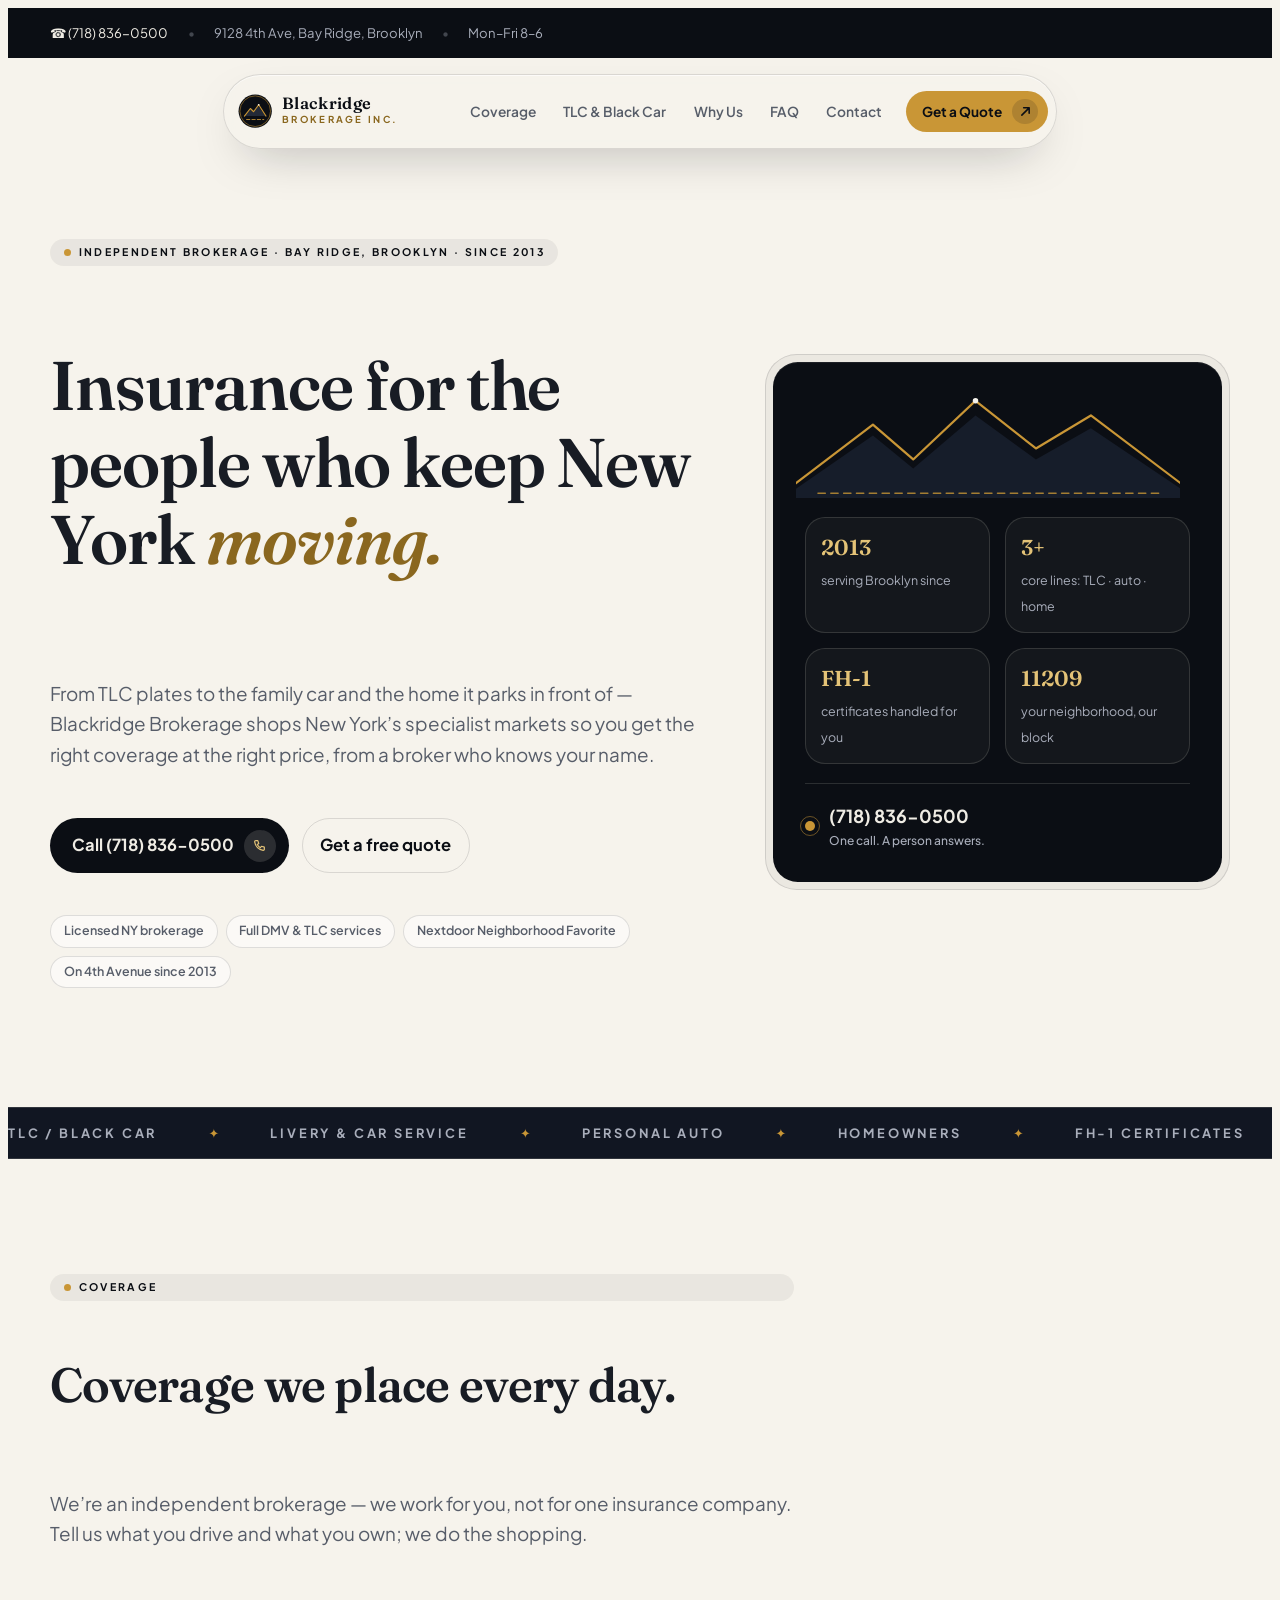
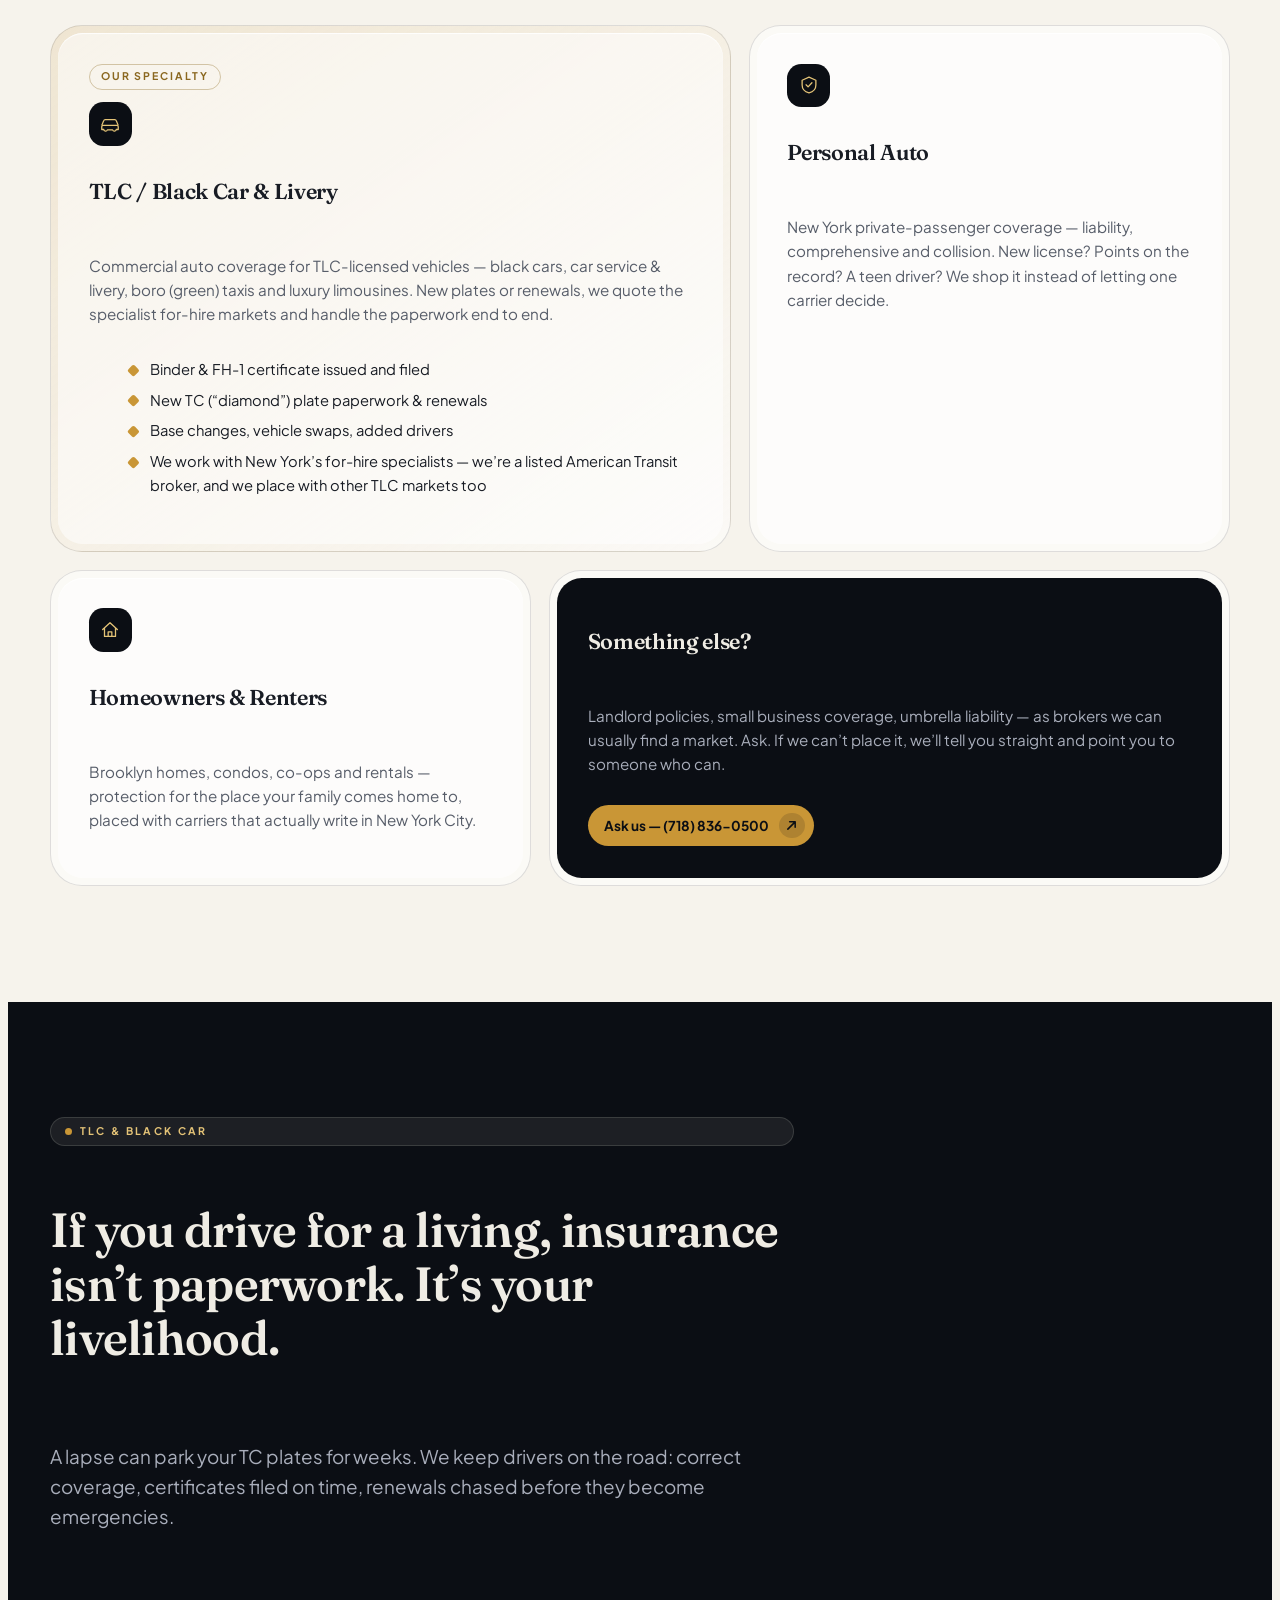
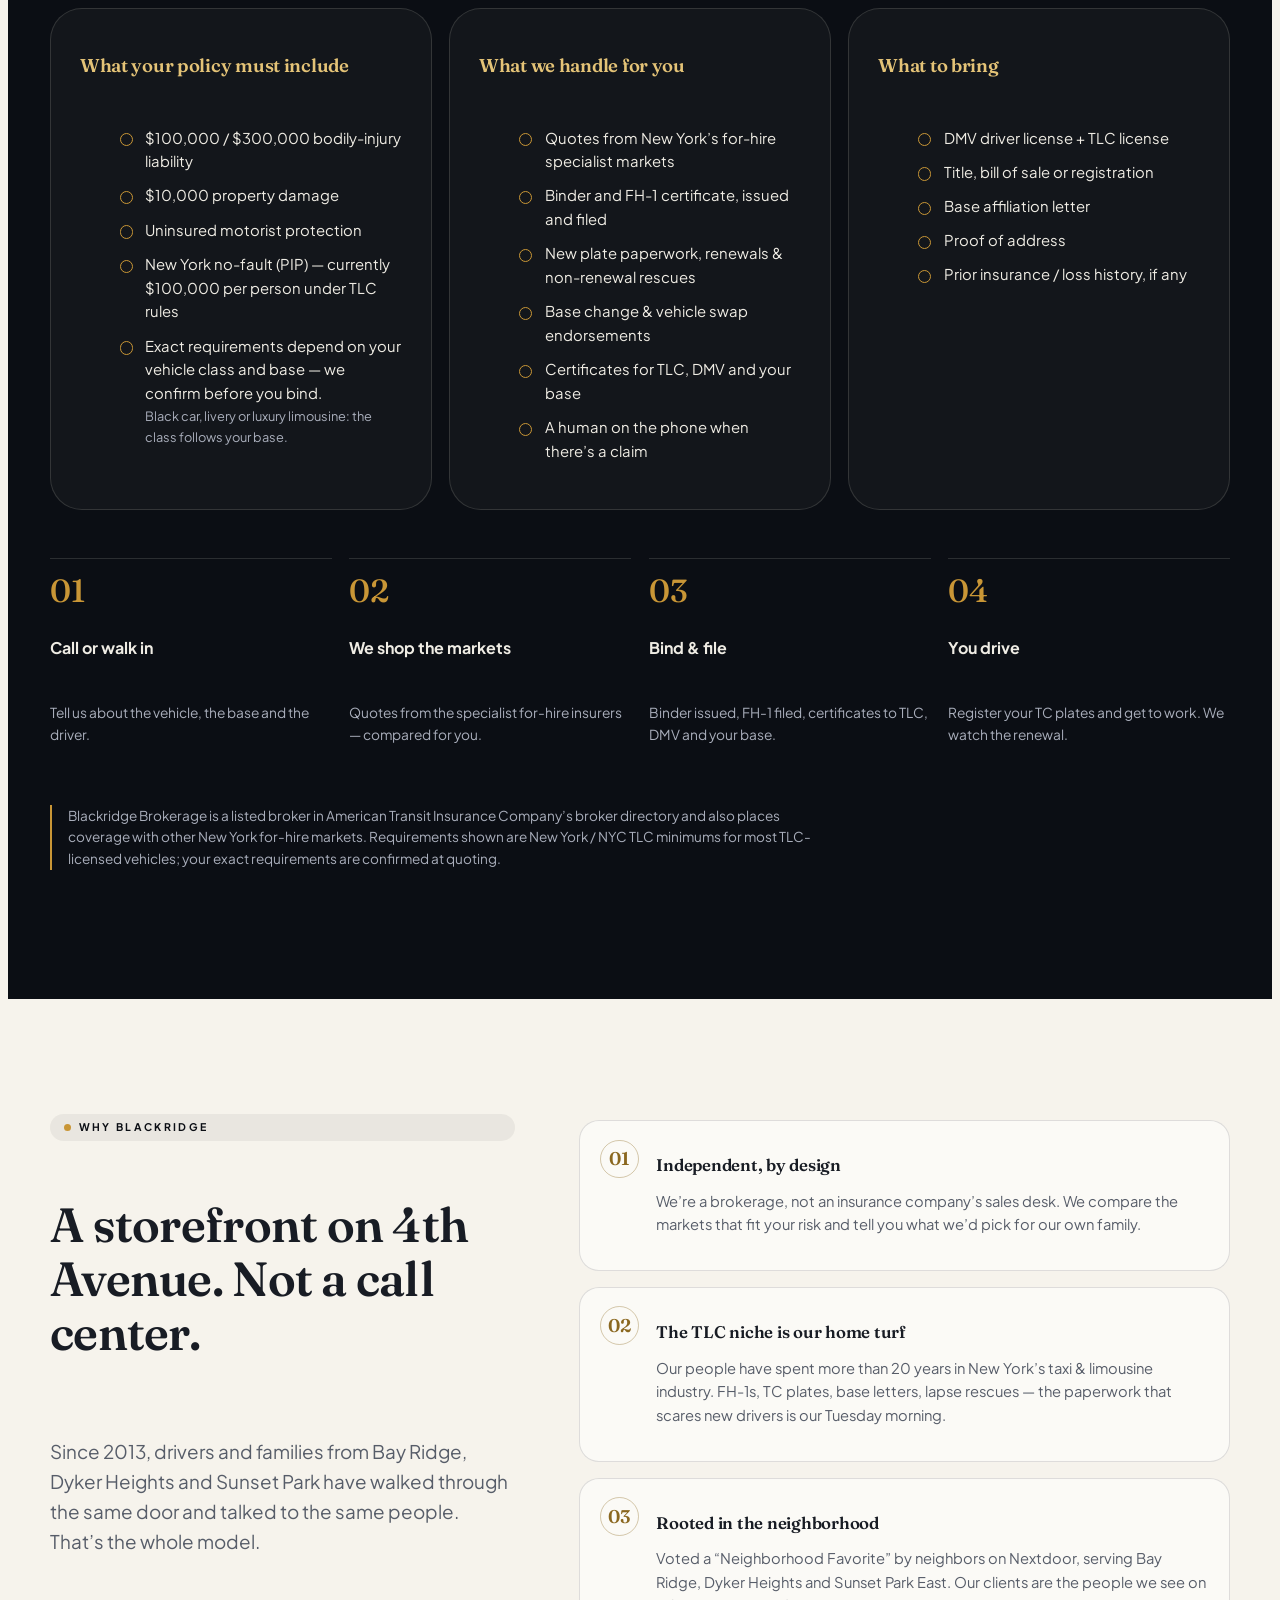
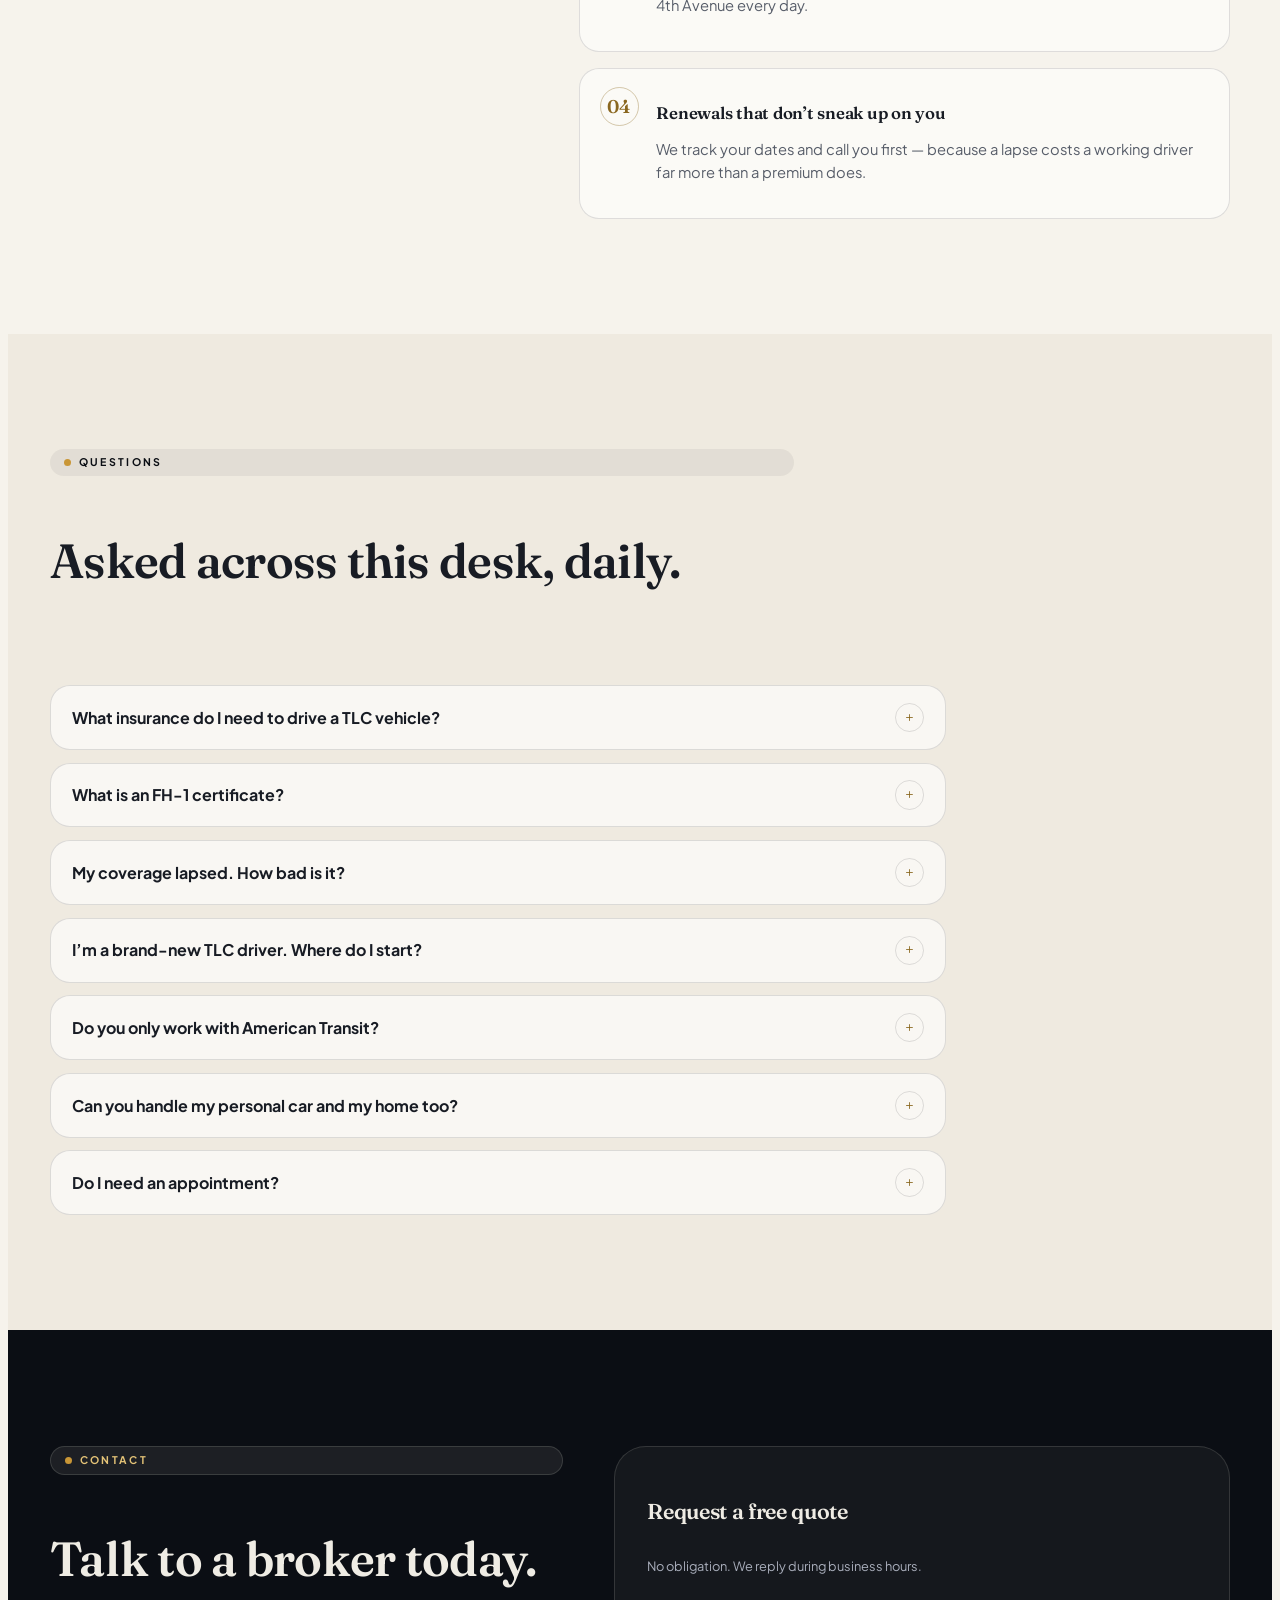
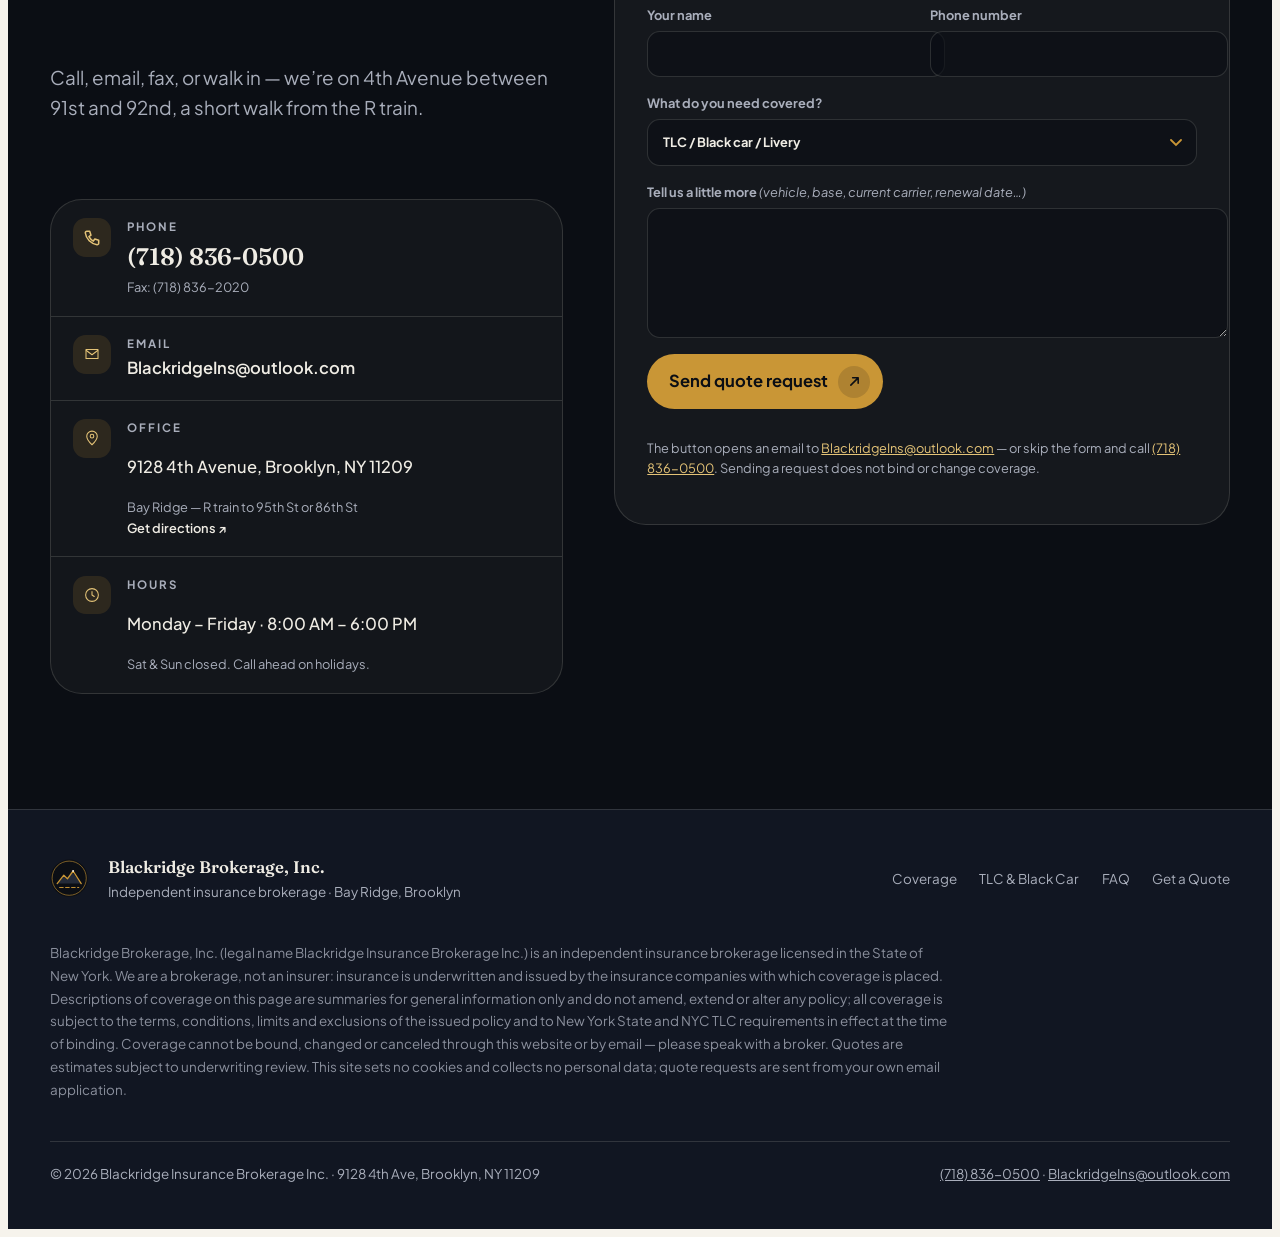
==== commit 1701b5df: "Add research dossier; tighten disclaimers per dossier compliance checklist - RESEARCH.md: full sourc" ====
--- a/index.html
+++ b/index.html
@@ -688,7 +688,7 @@
         <span class="n">02</span>
         <div>
           <h3><span>The TLC niche is our home turf</span></h3>
-          <p><span>More than 20 years in New York’s taxi &amp; limousine industry. FH-1s, TC plates, base letters, lapse rescues — the paperwork that scares new drivers is our Tuesday morning.</span></p>
+          <p><span>Our people have spent more than 20 years in New York’s taxi &amp; limousine industry. FH-1s, TC plates, base letters, lapse rescues — the paperwork that scares new drivers is our Tuesday morning.</span></p>
         </div>
       </div>
       <div class="why-item reveal" data-d="2">
@@ -821,7 +821,7 @@
           <span>Send quote request</span><span class="ico" aria-hidden="true"><svg width="11" height="11" viewBox="0 0 12 12" fill="none"><path d="M2 10L10 2M10 2H4M10 2v6" stroke="currentColor" stroke-width="1.7" stroke-linecap="round" stroke-linejoin="round"/></svg></span>
         </button>
         <p class="form-note">
-          <span>The button opens an email to <a href="mailto:BlackridgeIns@outlook.com">BlackridgeIns@outlook.com</a> — or skip the form and call <a href="tel:+17188360500">(718) 836-0500</a>.</span>
+          <span>The button opens an email to <a href="mailto:BlackridgeIns@outlook.com">BlackridgeIns@outlook.com</a> — or skip the form and call <a href="tel:+17188360500">(718) 836-0500</a>. Sending a request does not bind or change coverage.</span>
           </p>
       </form>
     </div>
@@ -847,7 +847,7 @@
       </div>
     </div>
     <p class="f-legal">
-      <span>Blackridge Brokerage, Inc. (legal name Blackridge Insurance Brokerage Inc.) is an independent insurance brokerage licensed in the State of New York. We are a brokerage, not an insurer: insurance is underwritten and issued by the insurance companies with which coverage is placed. Descriptions of coverage on this page are summaries for general information only and do not amend, extend or alter any policy; all coverage is subject to the terms, conditions, limits and exclusions of the issued policy and to New York State and NYC TLC requirements in effect at the time of binding.</span>
+      <span>Blackridge Brokerage, Inc. (legal name Blackridge Insurance Brokerage Inc.) is an independent insurance brokerage licensed in the State of New York. We are a brokerage, not an insurer: insurance is underwritten and issued by the insurance companies with which coverage is placed. Descriptions of coverage on this page are summaries for general information only and do not amend, extend or alter any policy; all coverage is subject to the terms, conditions, limits and exclusions of the issued policy and to New York State and NYC TLC requirements in effect at the time of binding. Coverage cannot be bound, changed or canceled through this website or by email — please speak with a broker. Quotes are estimates subject to underwriting review. This site sets no cookies and collects no personal data; quote requests are sent from your own email application.</span>
       </p>
     <div class="f-base">
       <span>© <span id="yr">2026</span> Blackridge Insurance Brokerage Inc. · 9128 4th Ave, Brooklyn, NY 11209</span>
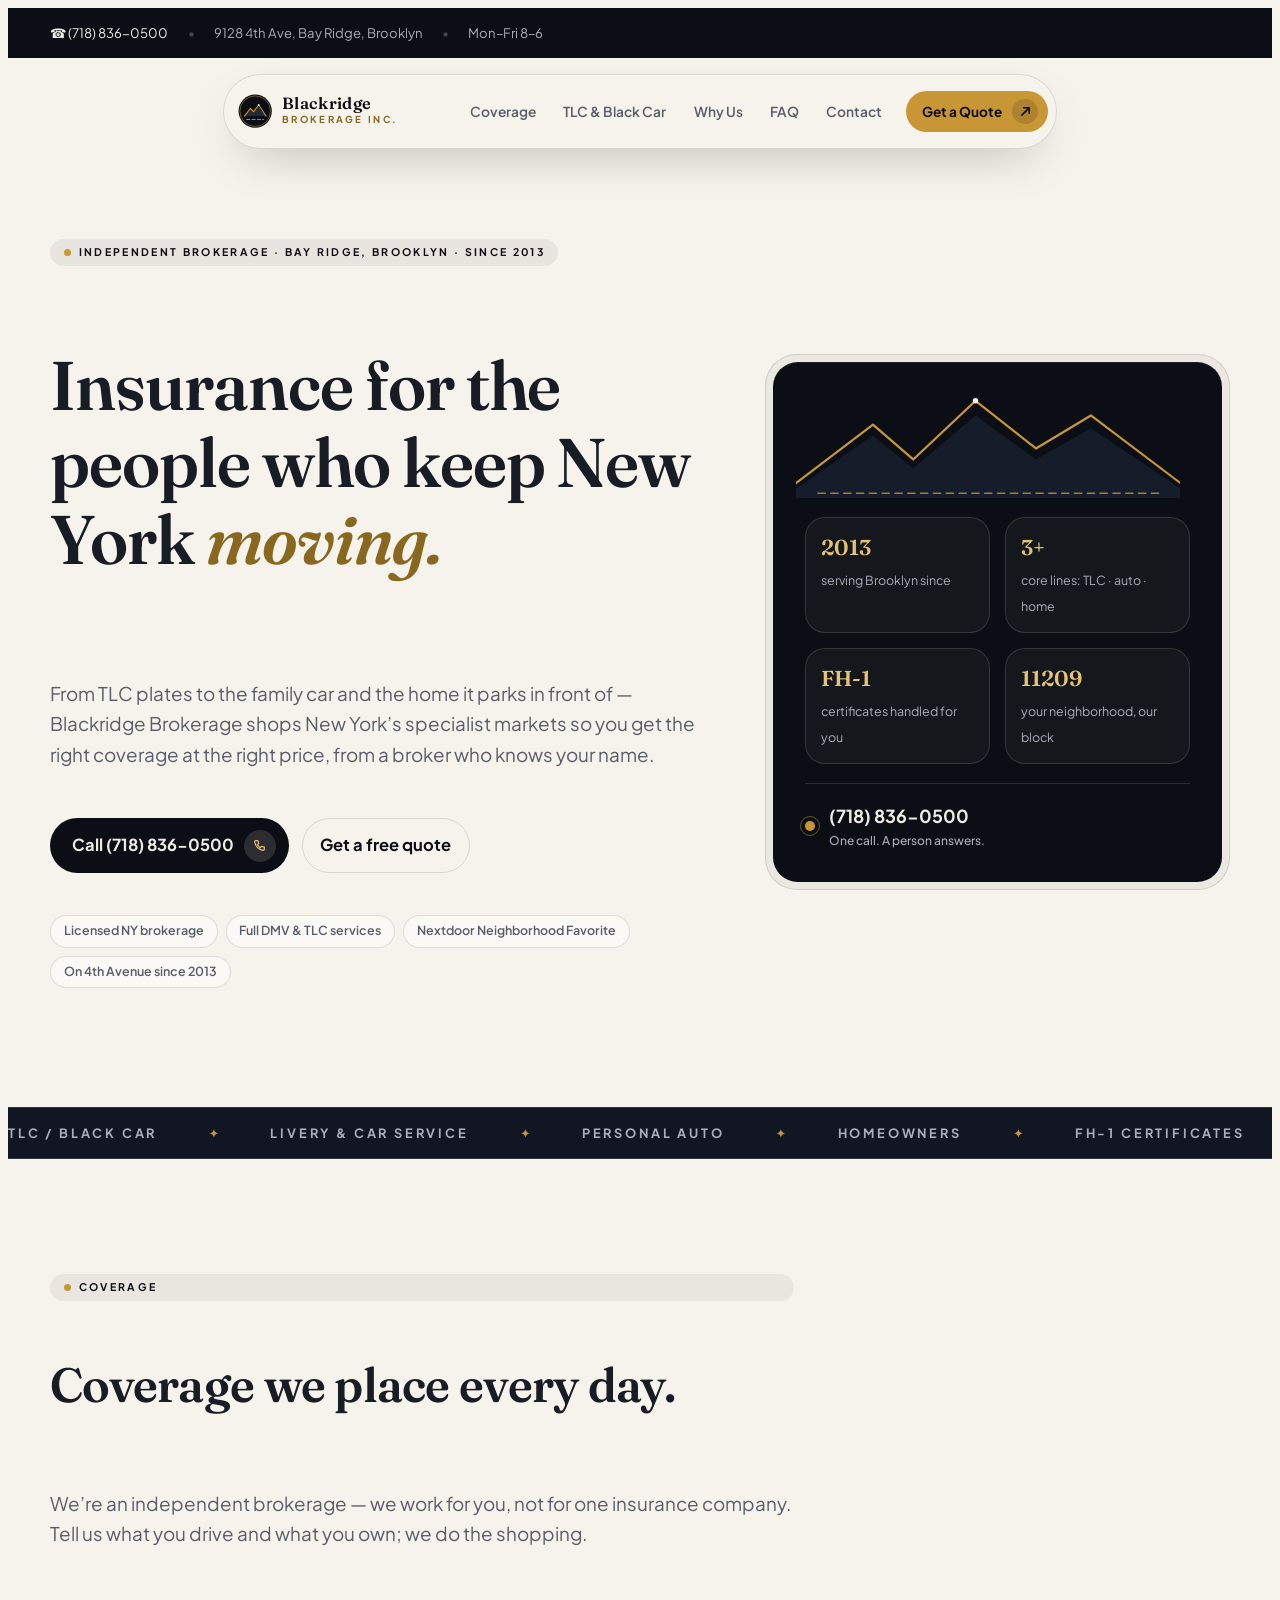
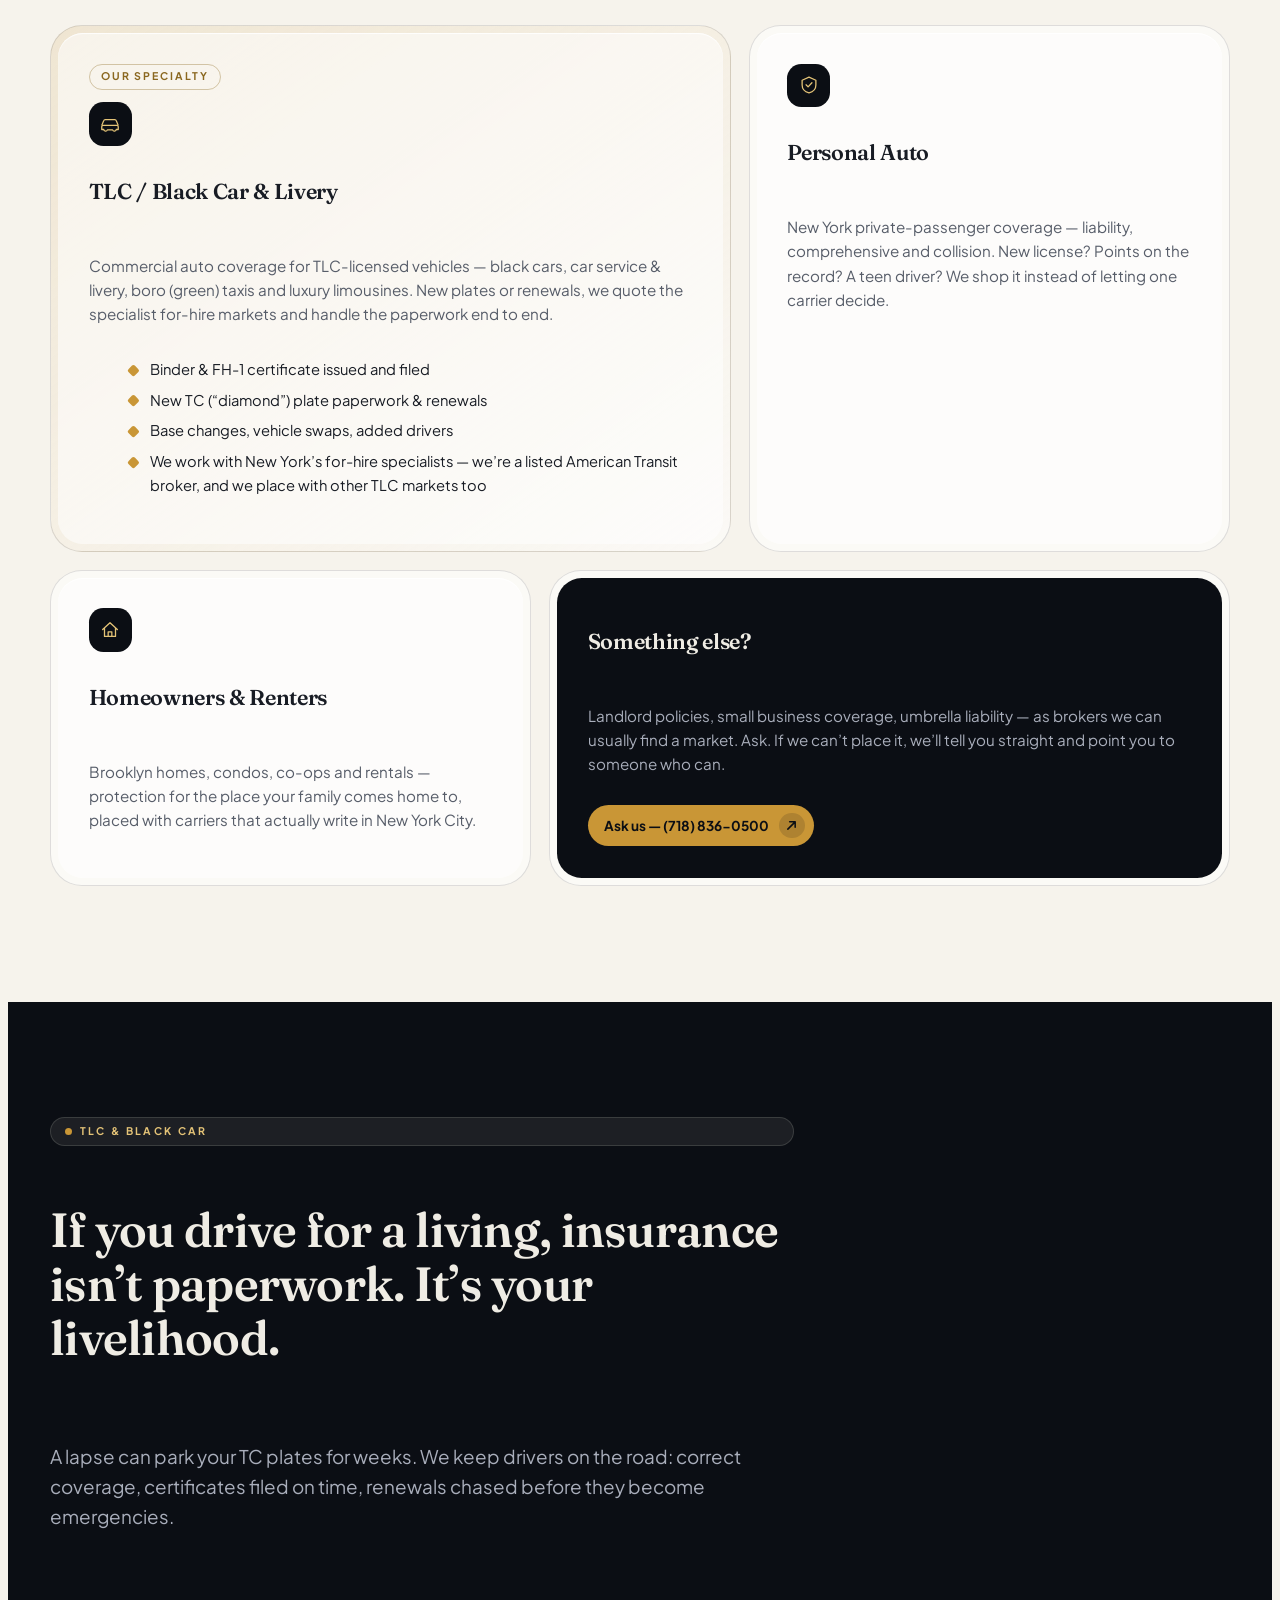
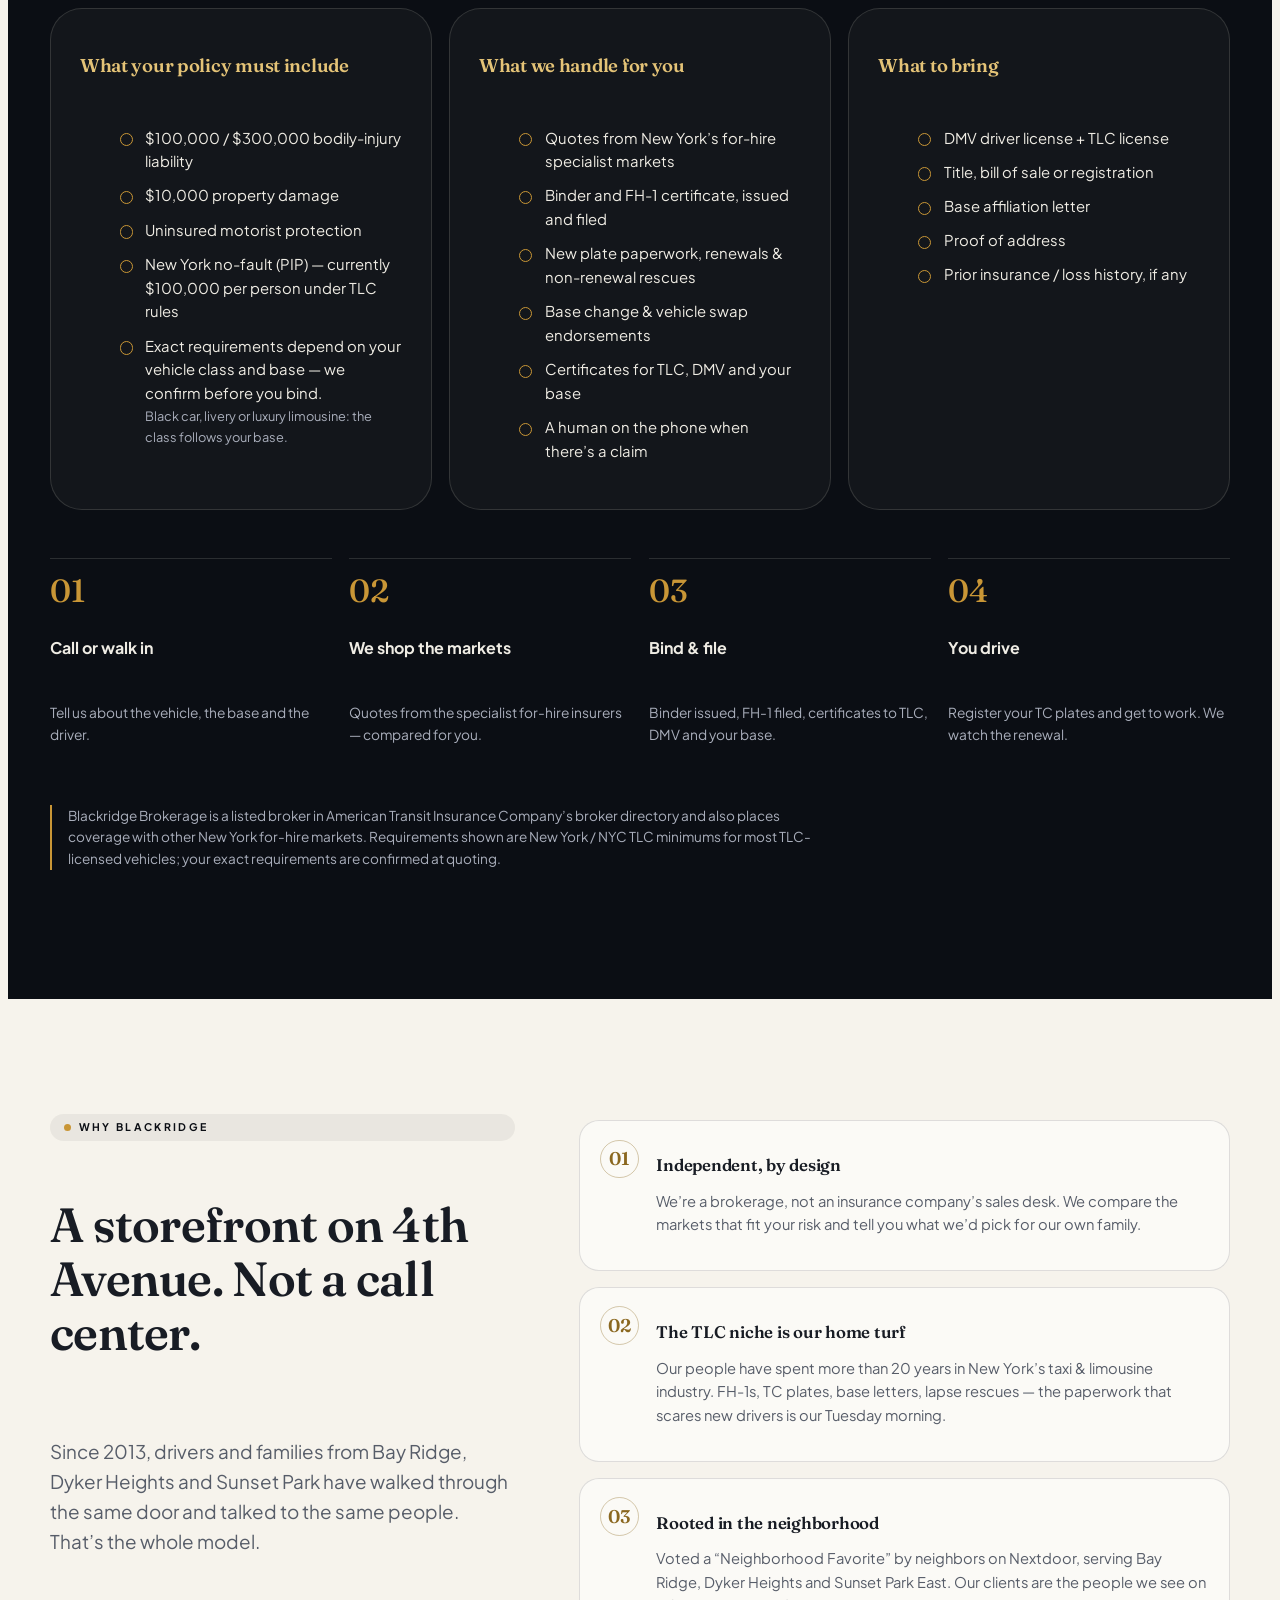
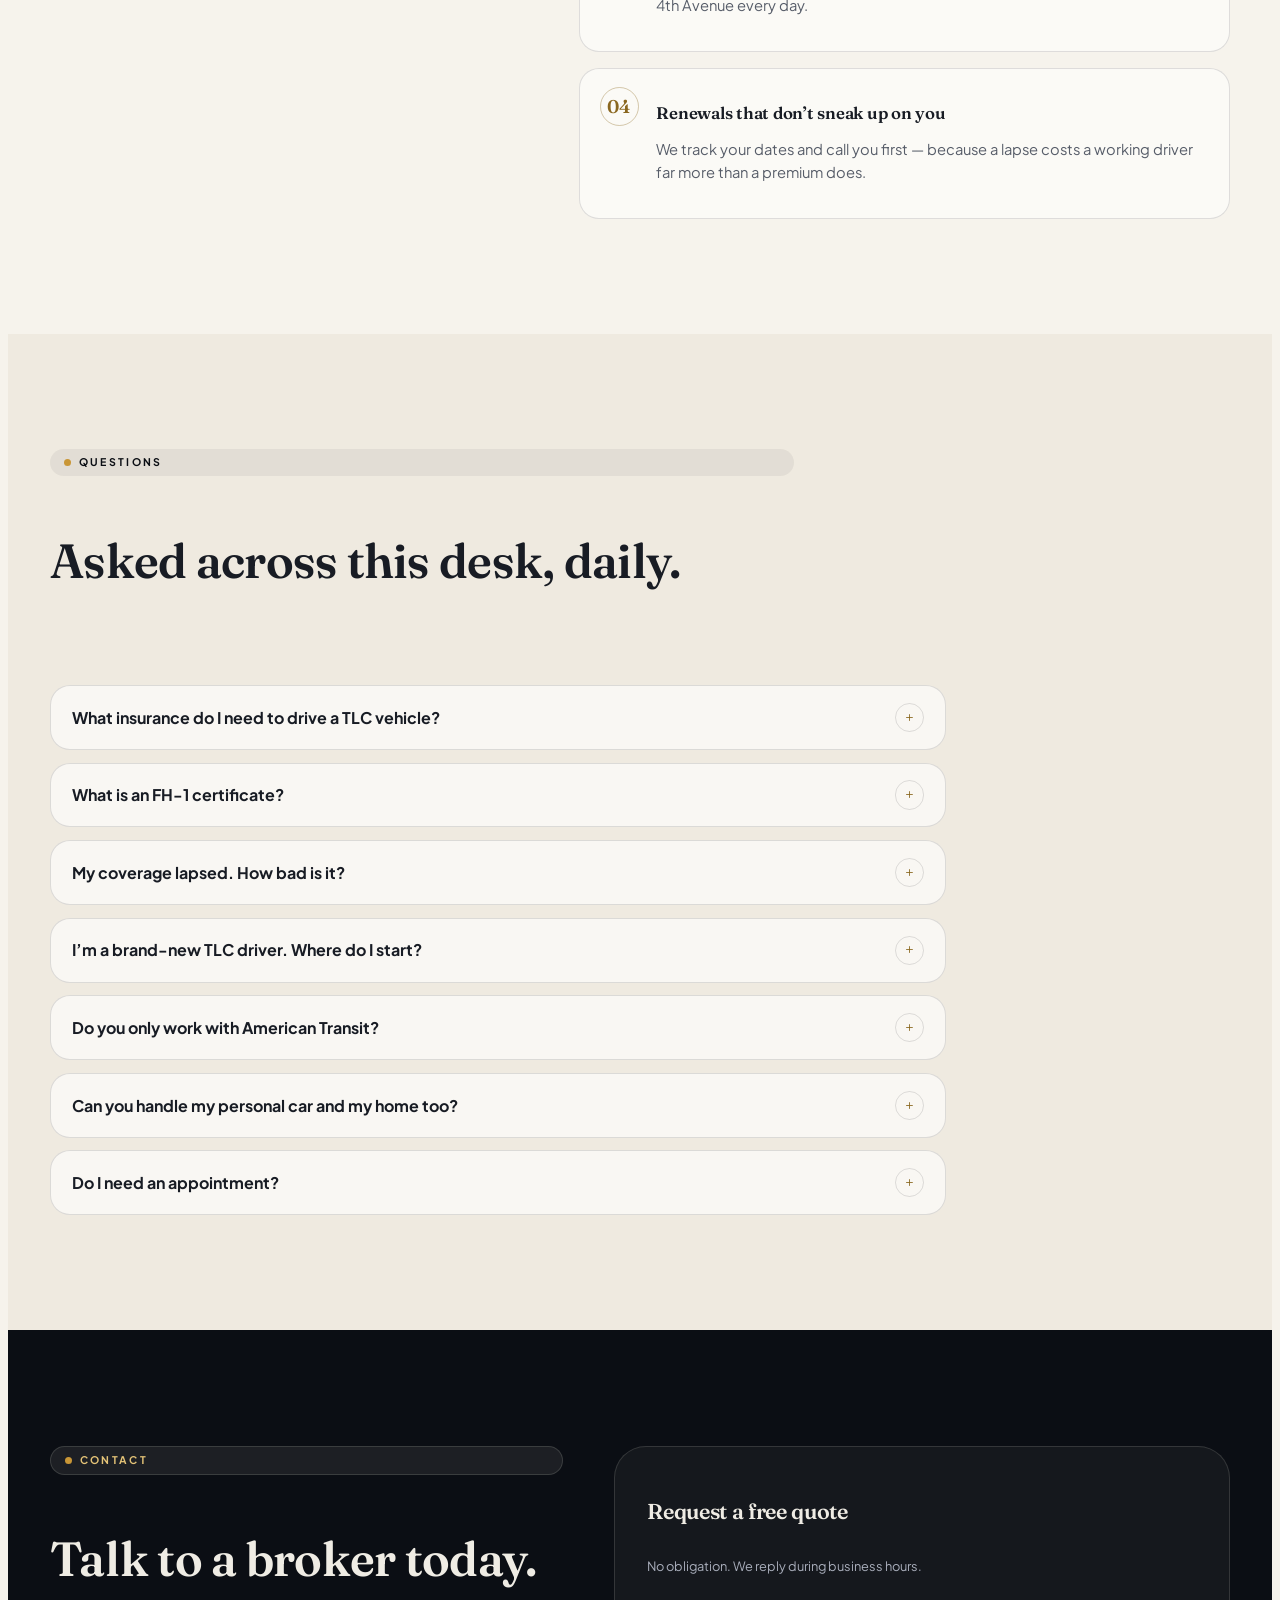
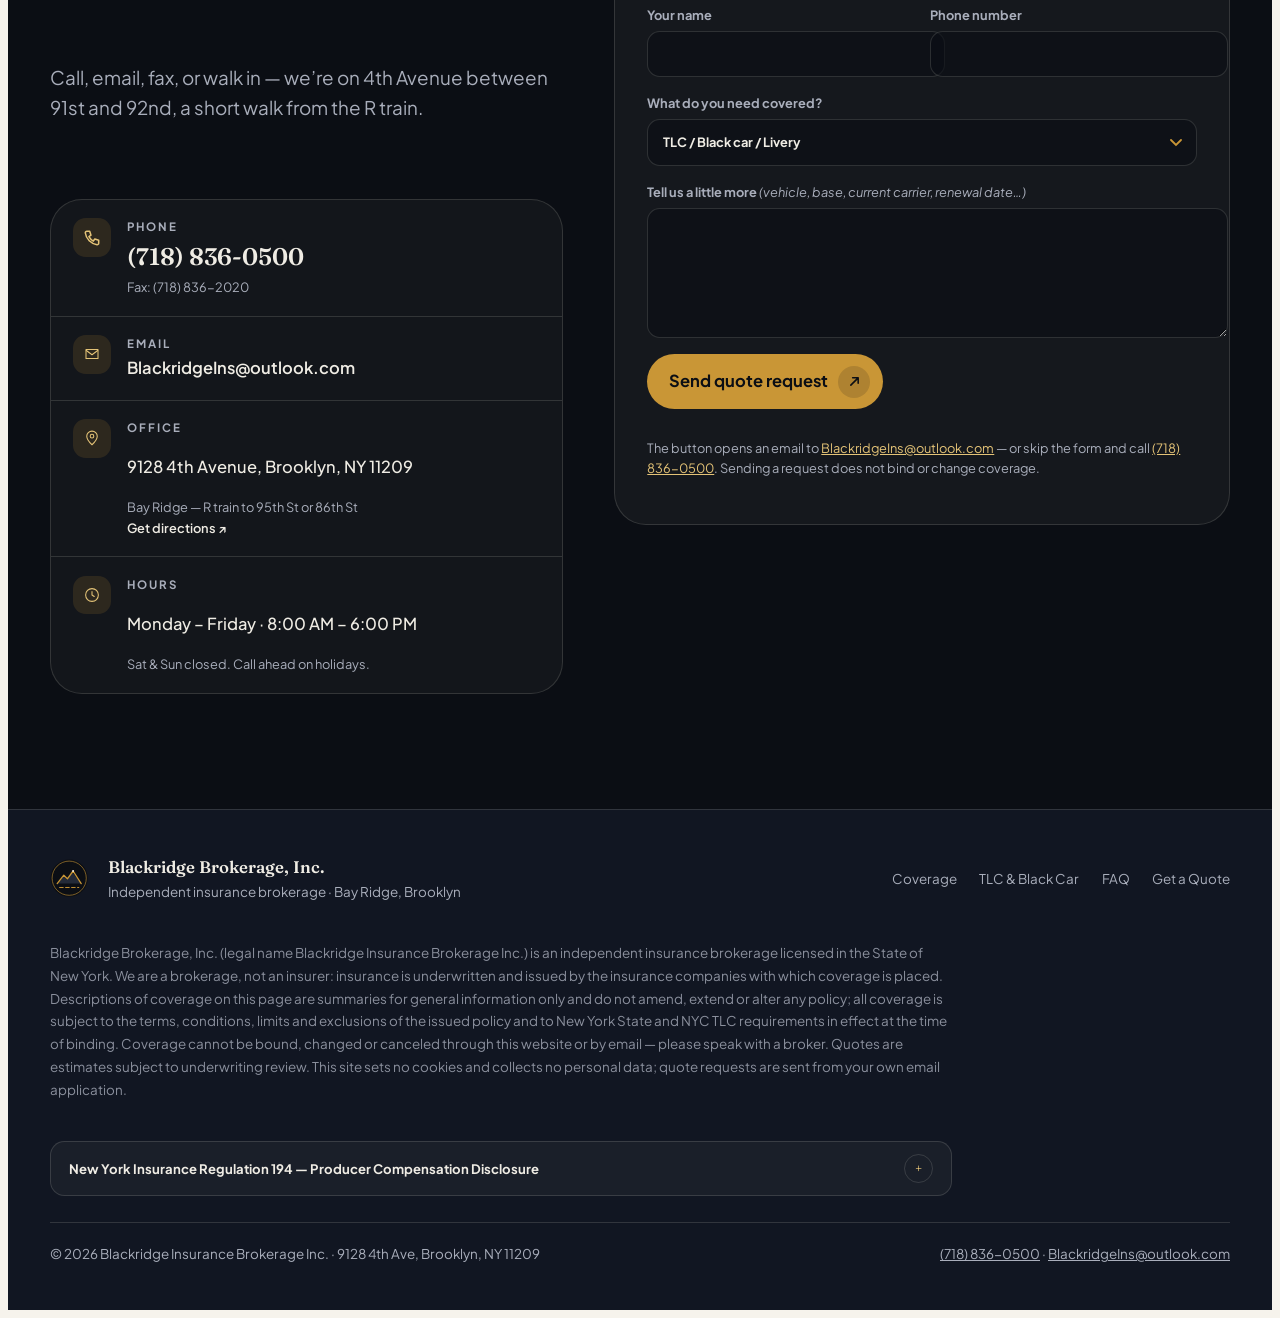
==== commit cb116780: "Add NY Reg 194 producer compensation disclosure to footer Collapsible footer panel with the model in" ====
--- a/index.html
+++ b/index.html
@@ -391,6 +391,11 @@
   .f-links a{color:var(--muted-inv);text-decoration:none}
   .f-links a:hover{color:var(--gold-soft)}
   .f-legal{max-width:90ch;line-height:1.7;color:rgba(169,174,187,.8)}
+  .f-disc{border:1px solid var(--line-inv);background:rgba(239,236,228,.04);border-radius:.9rem;max-width:90ch}
+  .f-disc[open]{background:rgba(239,236,228,.06)}
+  .f-disc summary{font-size:.82rem;color:var(--text-inv);padding:.75rem 1.1rem}
+  .f-disc summary .pm{border-color:var(--line-inv);color:var(--gold-soft)}
+  .f-disc .a{color:rgba(169,174,187,.85);font-size:.8rem;max-width:none;padding:0 1.1rem 1rem;line-height:1.7}
   .f-base{display:flex;gap:1rem;flex-wrap:wrap;justify-content:space-between;border-top:1px solid var(--line-inv);padding-top:1.3rem}
 
   /* ---------- responsive ---------- */
@@ -849,6 +854,10 @@
     <p class="f-legal">
       <span>Blackridge Brokerage, Inc. (legal name Blackridge Insurance Brokerage Inc.) is an independent insurance brokerage licensed in the State of New York. We are a brokerage, not an insurer: insurance is underwritten and issued by the insurance companies with which coverage is placed. Descriptions of coverage on this page are summaries for general information only and do not amend, extend or alter any policy; all coverage is subject to the terms, conditions, limits and exclusions of the issued policy and to New York State and NYC TLC requirements in effect at the time of binding. Coverage cannot be bound, changed or canceled through this website or by email — please speak with a broker. Quotes are estimates subject to underwriting review. This site sets no cookies and collects no personal data; quote requests are sent from your own email application.</span>
       </p>
+    <details class="f-disc">
+      <summary><span>New York Insurance Regulation 194 — Producer Compensation Disclosure</span><span class="pm" aria-hidden="true">+</span></summary>
+      <p class="a">Blackridge Insurance Brokerage Inc. is an insurance producer licensed by the State of New York. Insurance producers are authorized by their license to confer with insurance purchasers about the benefits, terms and conditions of insurance contracts; to offer advice concerning the substantive benefits of particular insurance contracts; to sell insurance; and to obtain insurance for purchasers. The role of the producer in any particular transaction typically involves one or more of these activities. Compensation will be paid to the producer, based on the insurance contract the producer sells. Depending on the insurer(s) and insurance contract(s) the purchaser selects, compensation will be paid by the insurer(s) selling the insurance contract, or by another third party. Such compensation may vary depending on a number of factors, including the insurance contract(s) and the insurer(s) the purchaser selects. In some cases, other factors — such as the volume of business a producer provides to an insurer or the profitability of insurance contracts a producer provides to an insurer — may also affect compensation. The insurance purchaser may obtain information about the compensation expected to be received by the producer based in whole or in part on the sale, and about the compensation expected to be received based in whole or in part on any alternative quotes presented by the producer, by requesting such information from us.</p>
+    </details>
     <div class="f-base">
       <span>© <span id="yr">2026</span> Blackridge Insurance Brokerage Inc. · 9128 4th Ave, Brooklyn, NY 11209</span>
       <span><a href="tel:+17188360500">(718) 836-0500</a> · <a href="mailto:BlackridgeIns@outlook.com">BlackridgeIns@outlook.com</a></span>
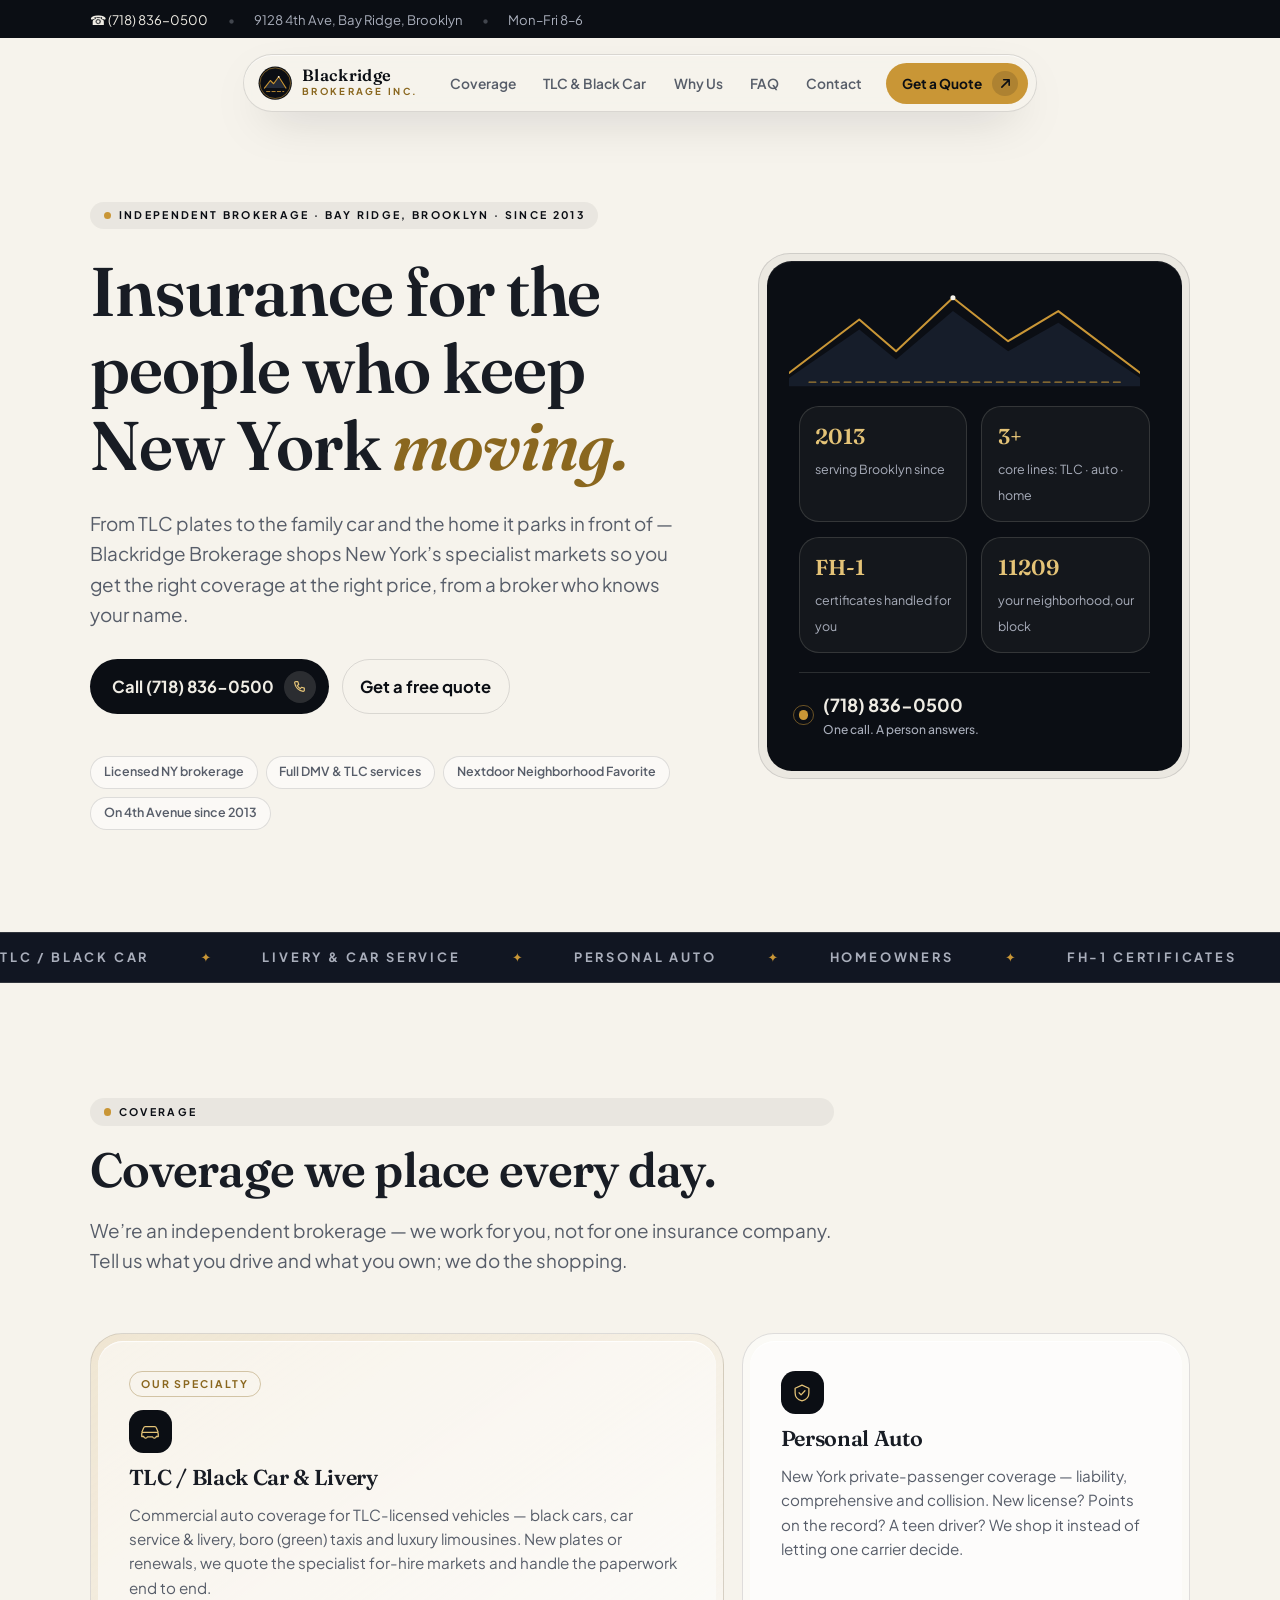
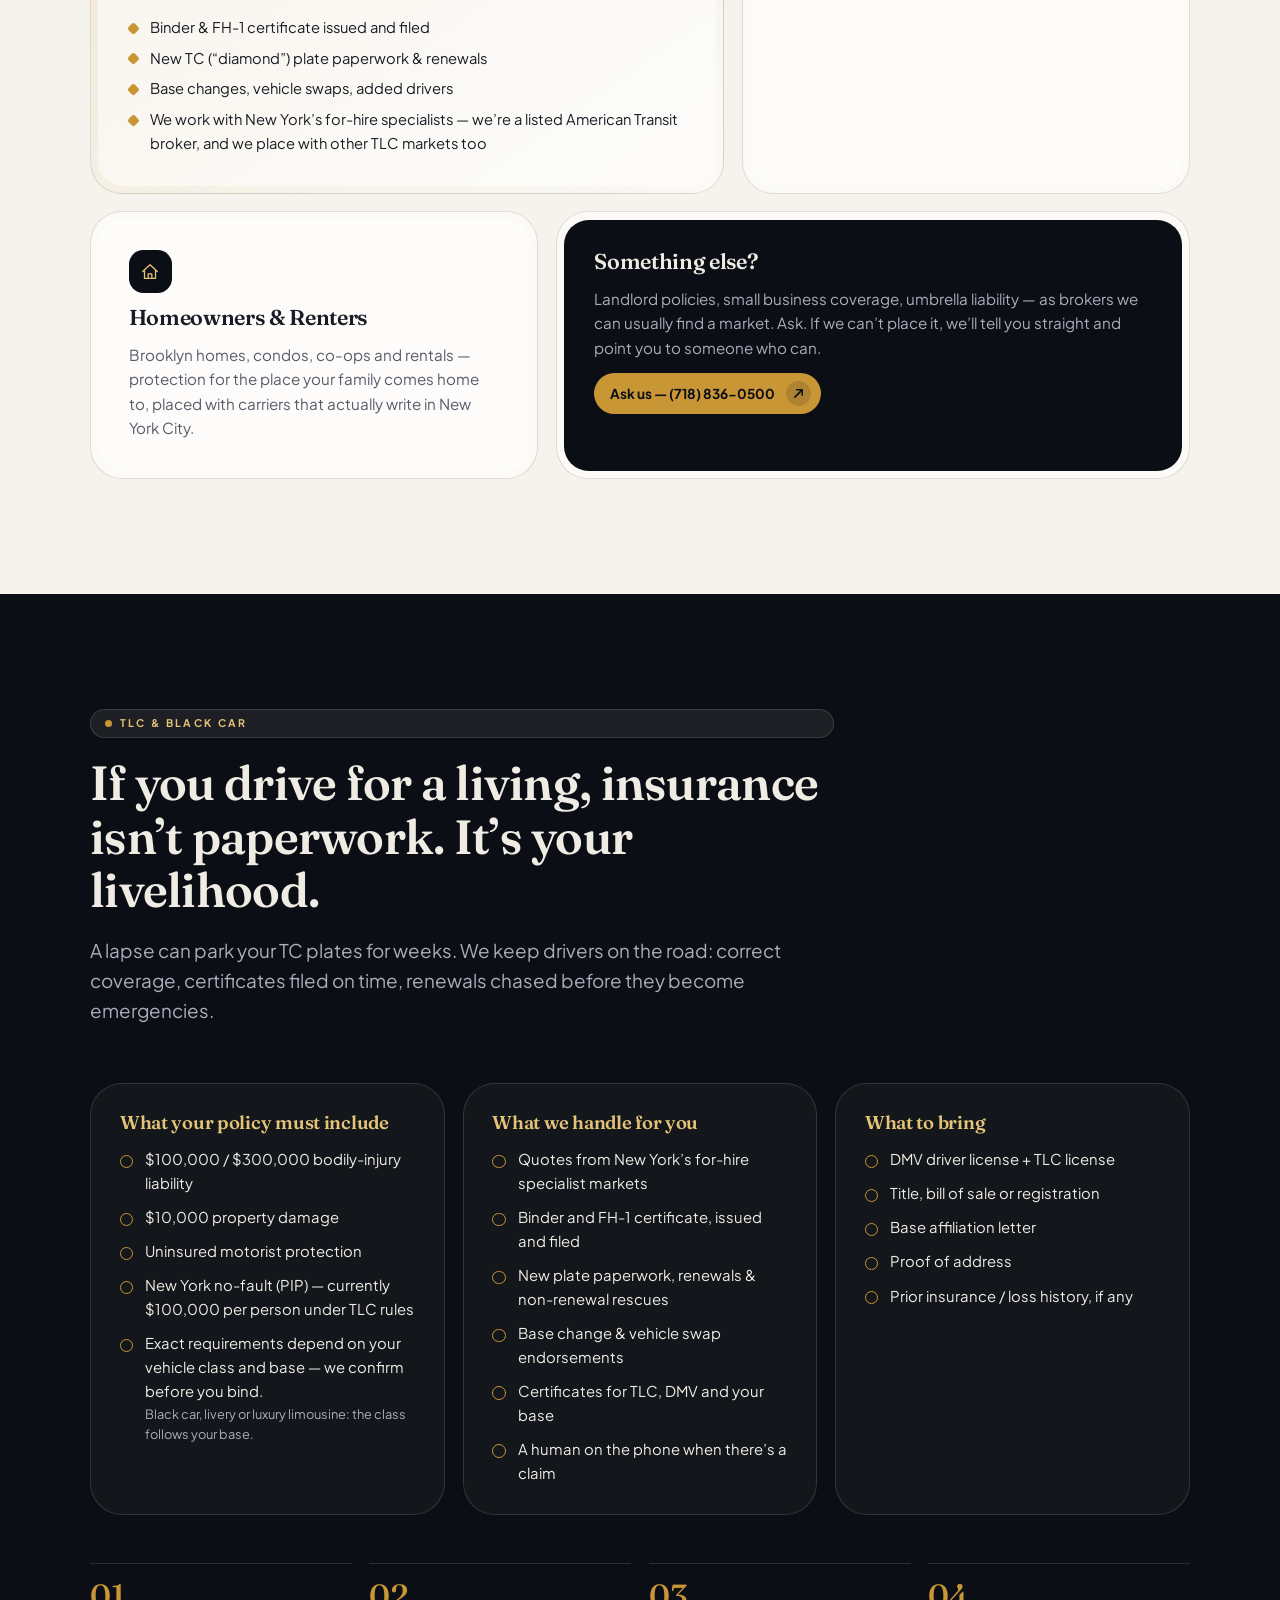
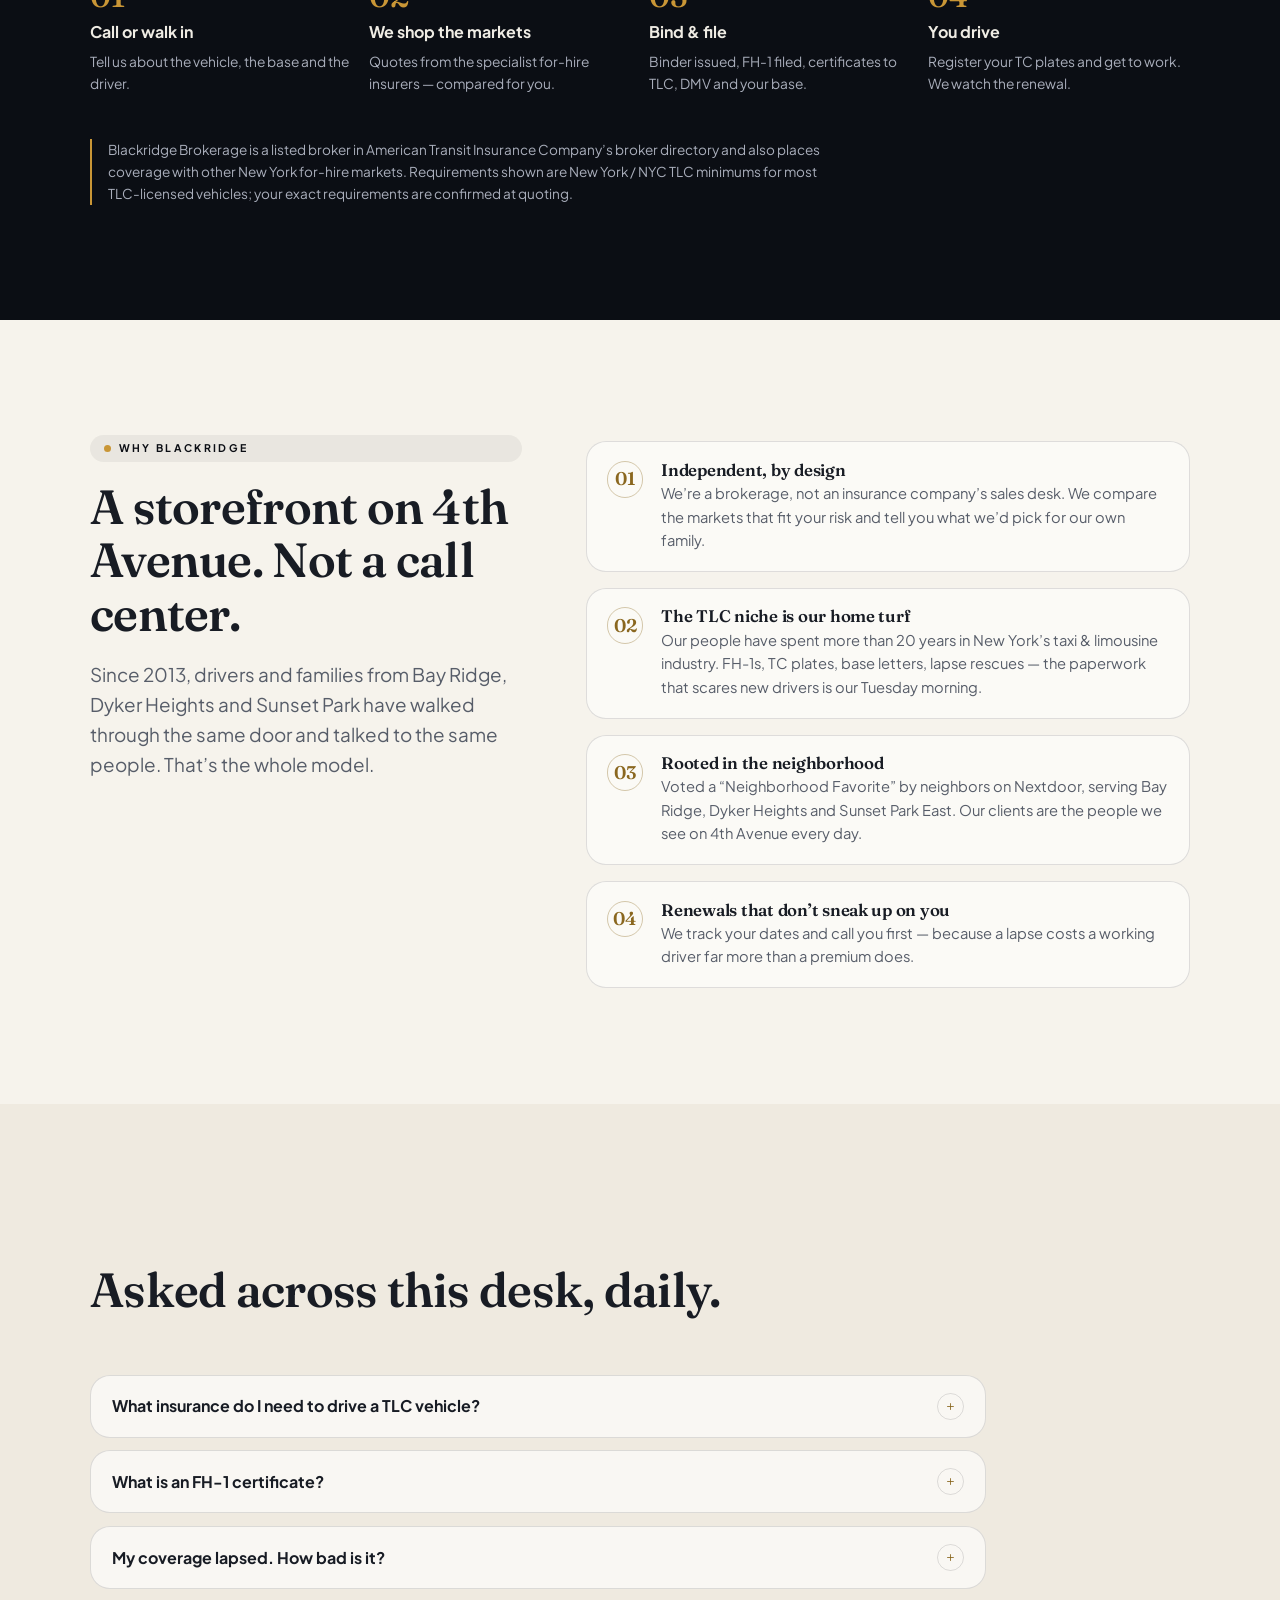
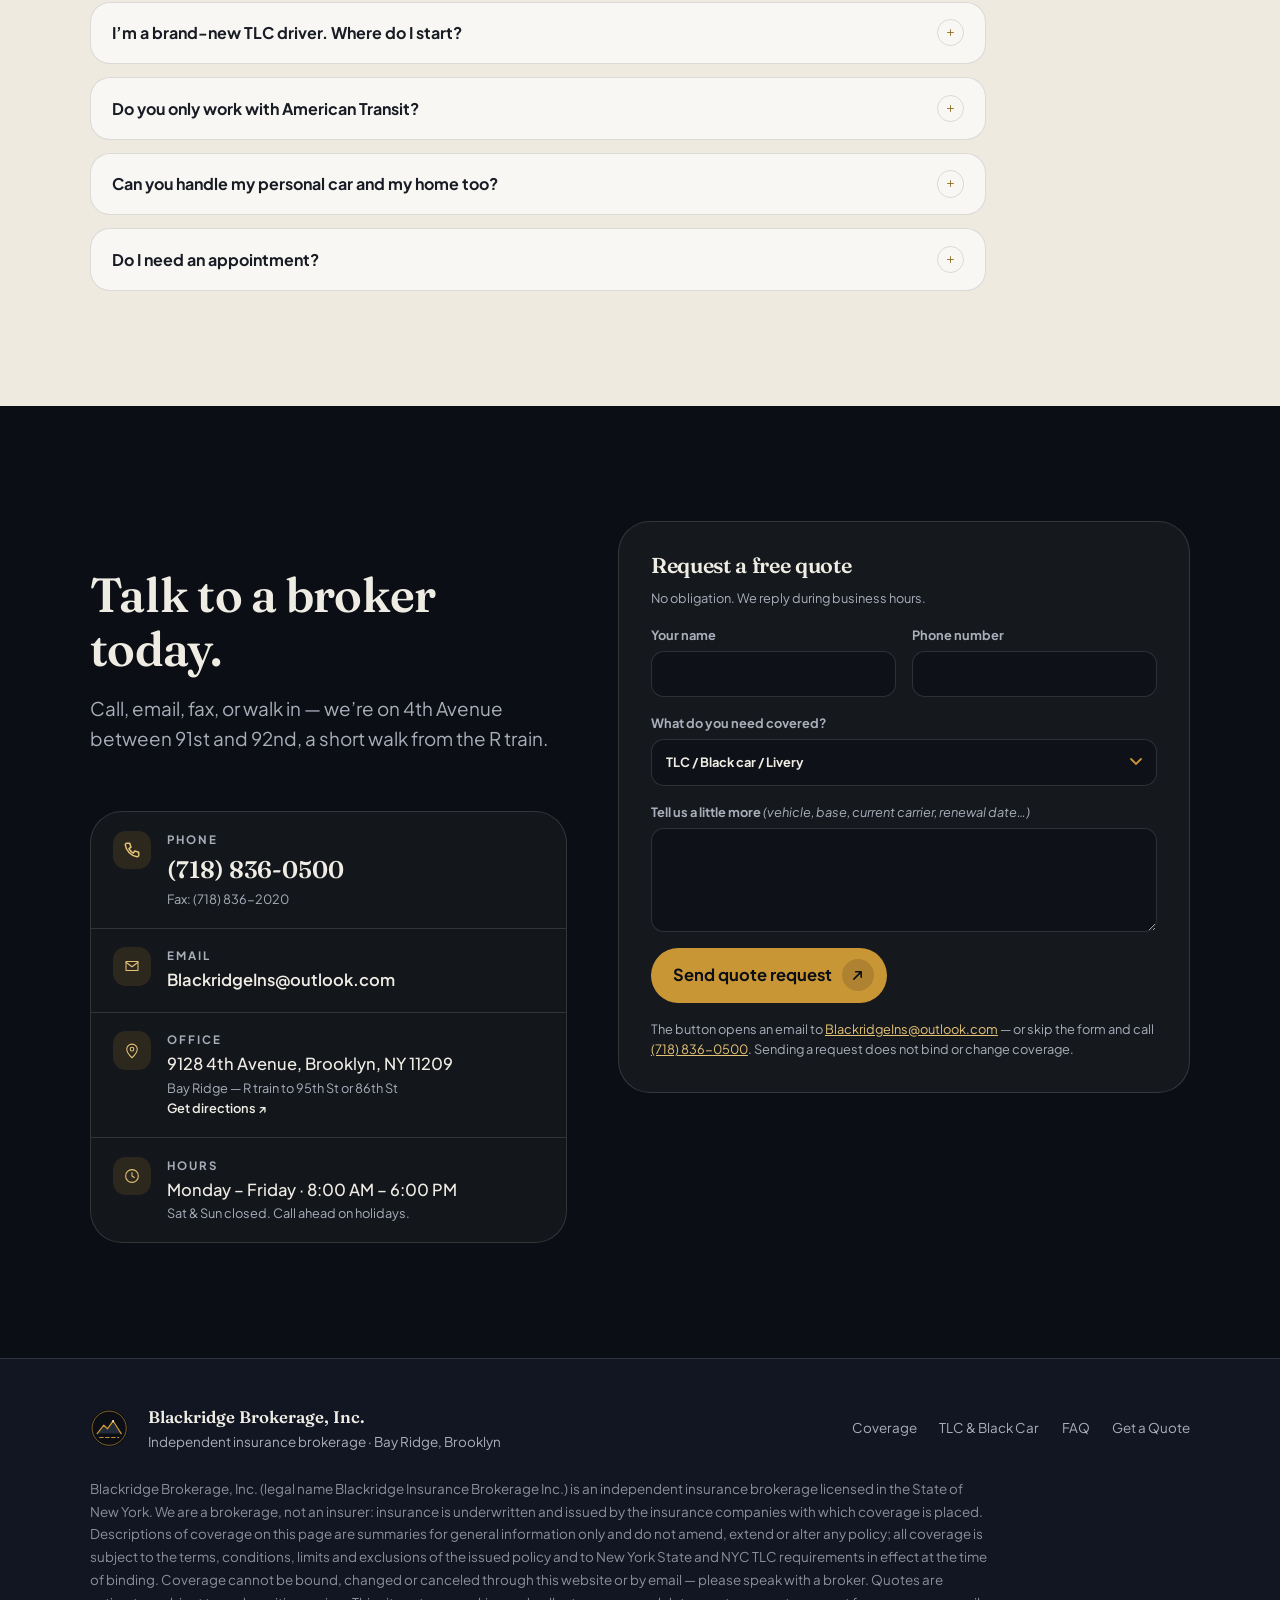
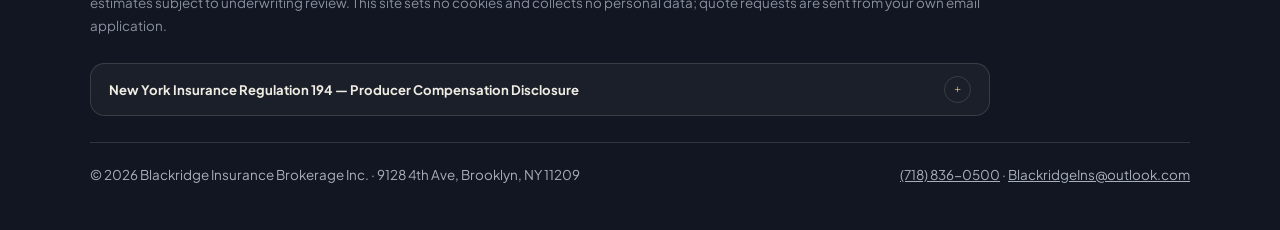
==== commit daa67592: "Remove orphaned CSS left by the Arabic-layer removal The line-based CSS drop orphaned three rule bod" ====
--- a/index.html
+++ b/index.html
@@ -83,9 +83,6 @@
     --ease:cubic-bezier(.32,.72,0,1);
     --r-lg:2rem; --r-md:1.25rem;
   }
-    --font-display:"IBM Plex Sans Arabic",system-ui,sans-serif;
-    --font-body:"IBM Plex Sans Arabic",system-ui,sans-serif;
-  }
   *{box-sizing:border-box;margin:0;padding:0}
   html{scroll-behavior:smooth}
   @media (prefers-reduced-motion:reduce){ html{scroll-behavior:auto} }
@@ -113,12 +110,6 @@
   .strip a:hover{color:var(--gold-soft)}
   .strip .dot{opacity:.35}
   .strip .grow{flex:1}
-    display:inline-flex;align-items:center;gap:.15rem;background:rgba(239,236,228,.08);
-    border:1px solid var(--line-inv);border-radius:99px;padding:.14rem;
-  }
-    font:inherit;font-weight:600;color:var(--muted-inv);background:none;border:0;cursor:pointer;
-    padding:.18rem .7rem;border-radius:99px;transition:all .45s var(--ease);
-  }
 
   /* ---------- floating nav ---------- */
   .navbar{position:sticky;top:0;z-index:40;pointer-events:none}
